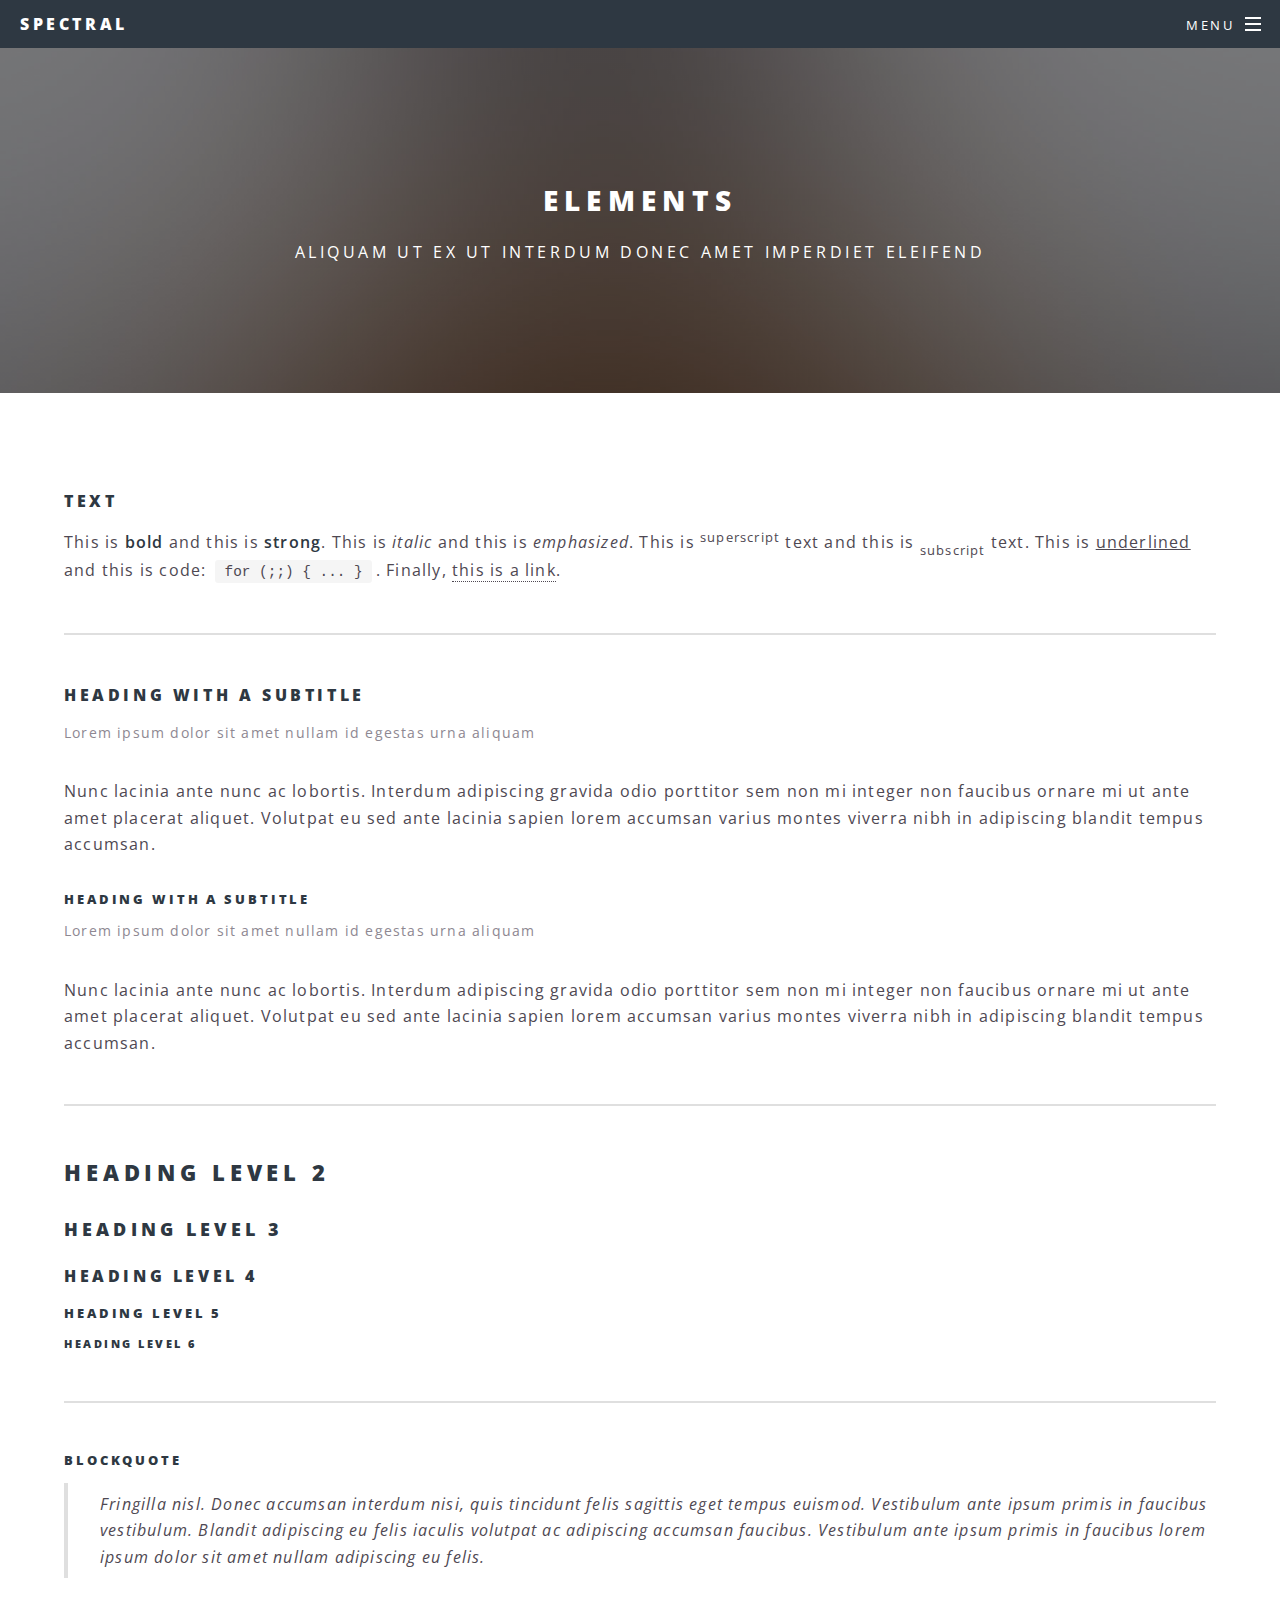
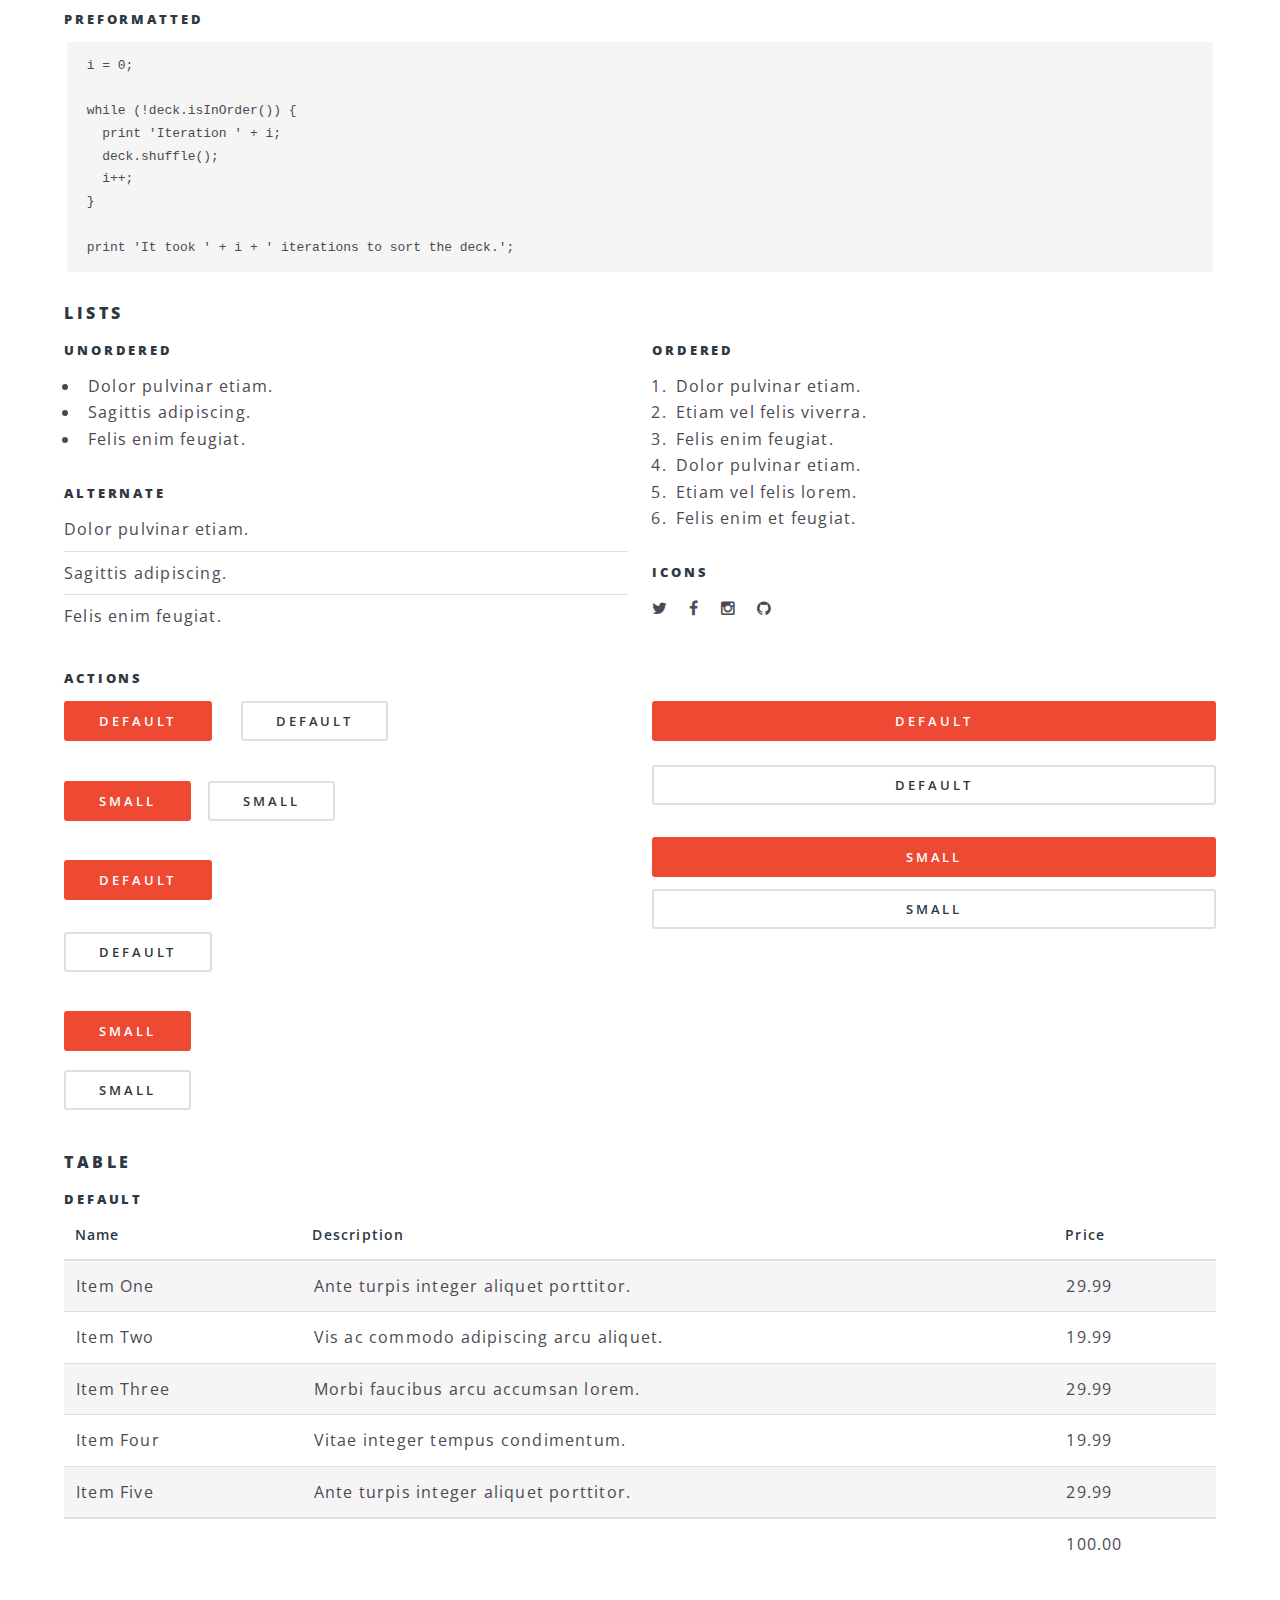
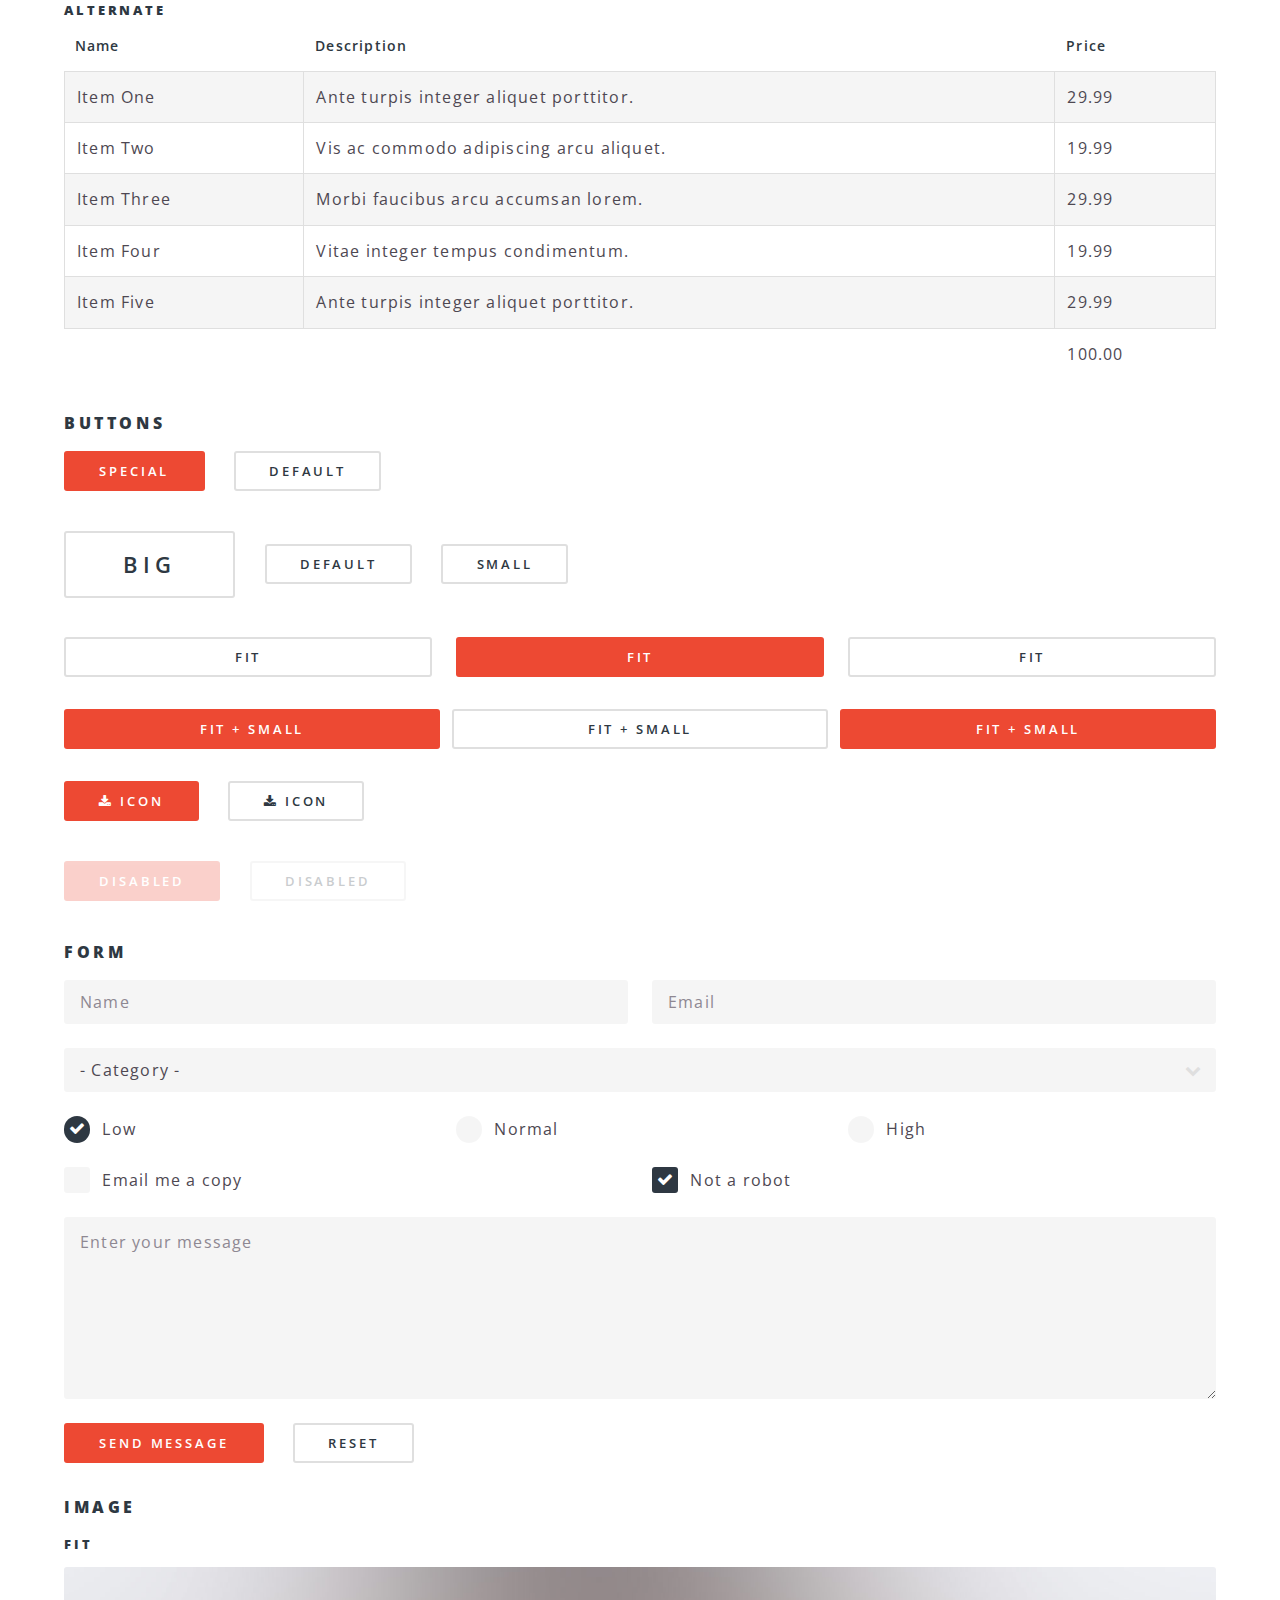
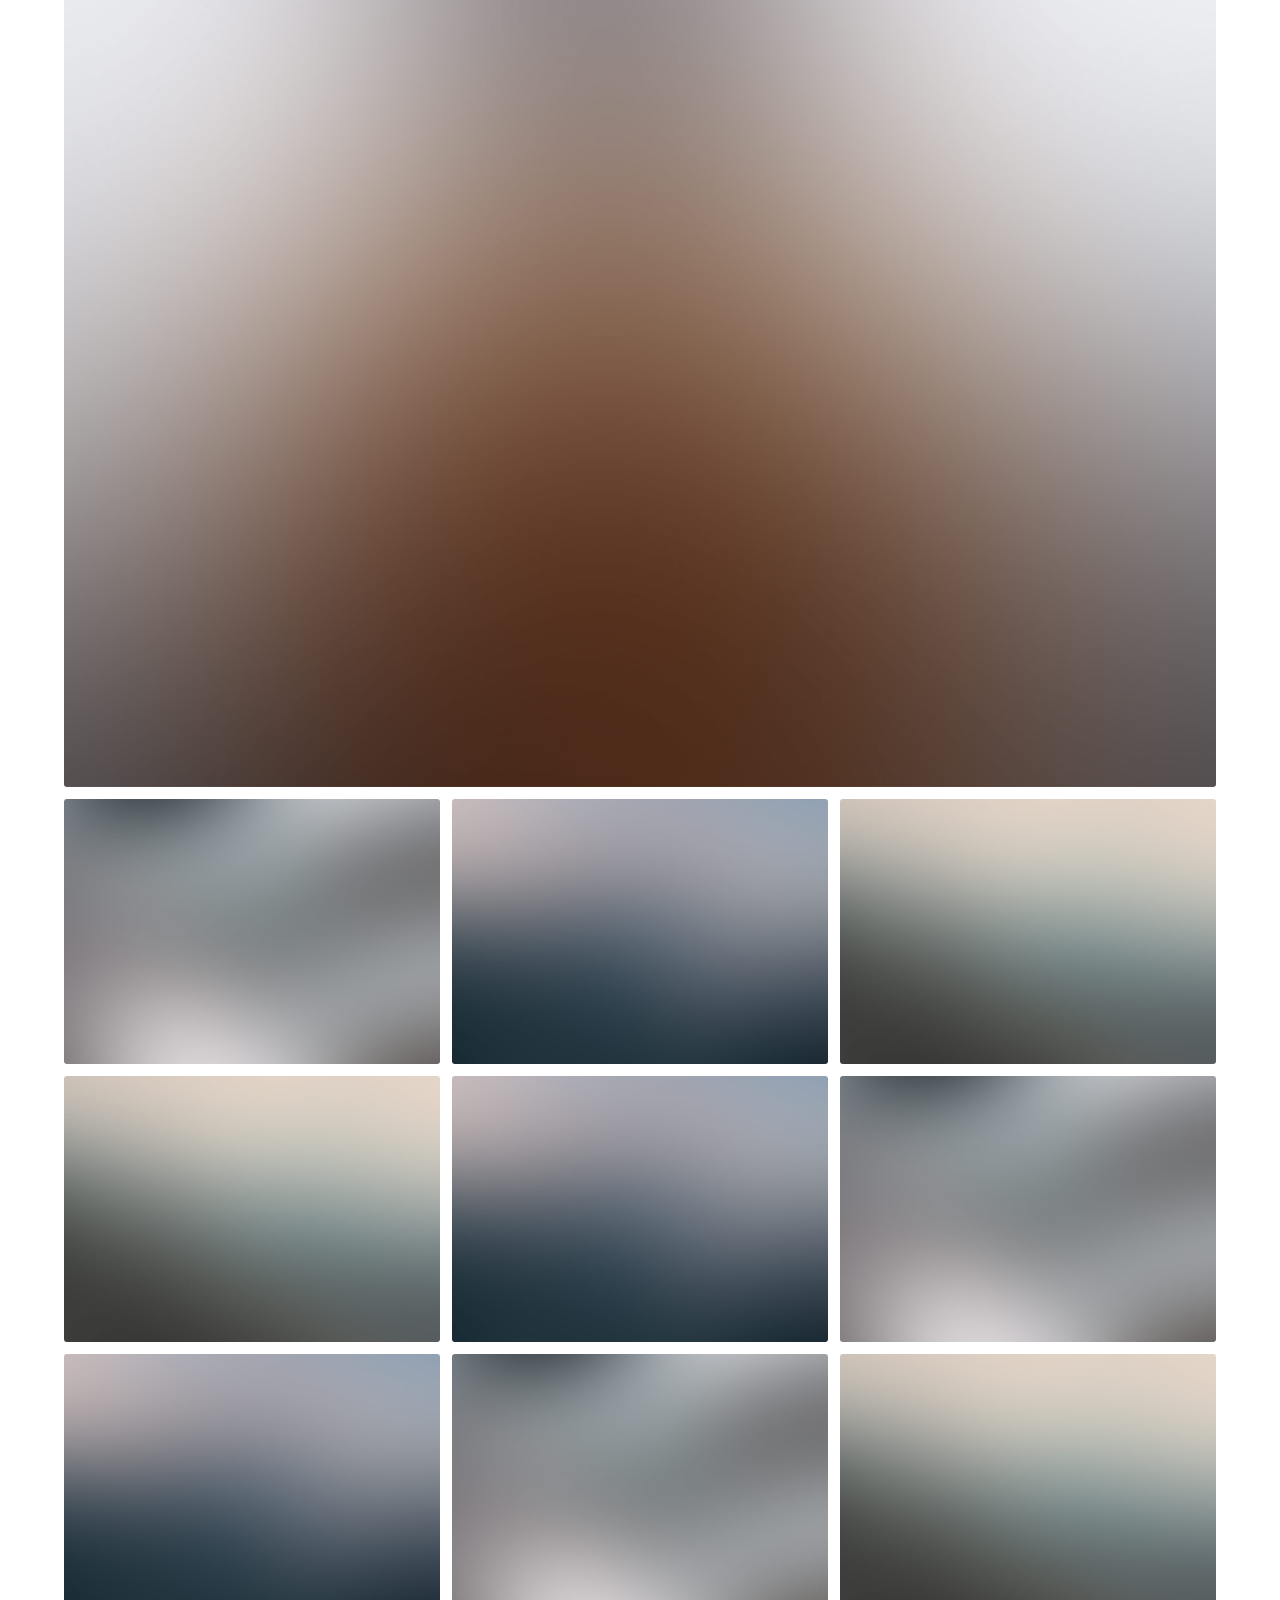
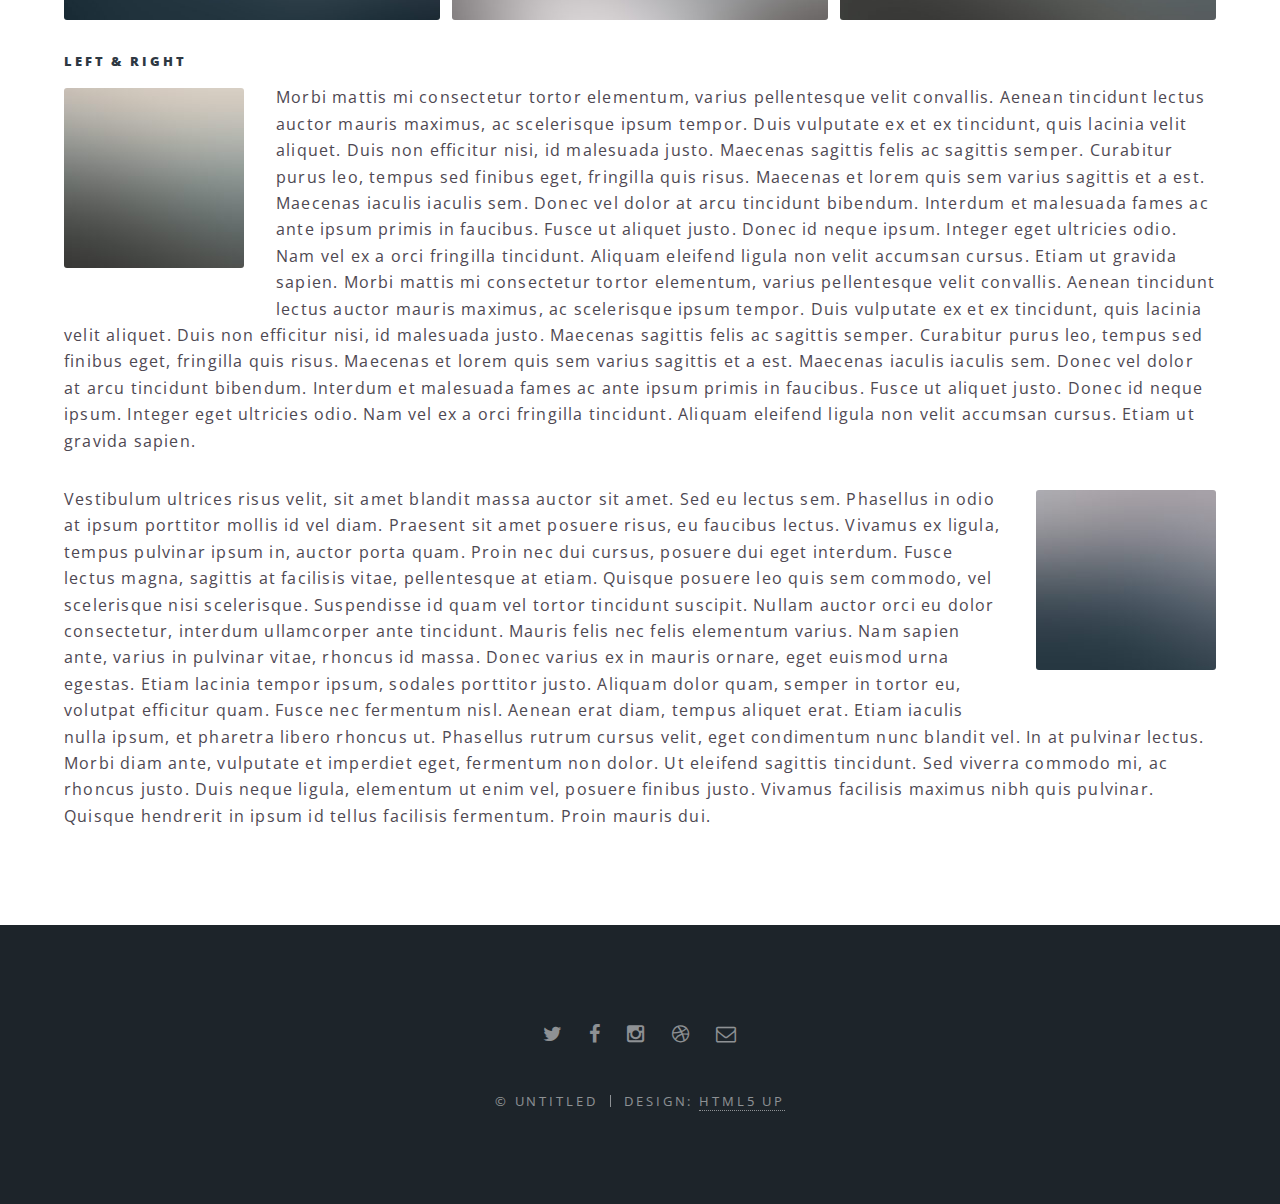
==== elements.html @ 22e45e80 "Riktiga skolhemsidan tillagd" ====
<!DOCTYPE HTML>
<!--
	Spectral by HTML5 UP
	html5up.net | @n33co
	Free for personal and commercial use under the CCA 3.0 license (html5up.net/license)
-->
<html>
	<head>
		<title>Elements - Spectral by HTML5 UP</title>
		<meta charset="utf-8" />
		<meta name="viewport" content="width=device-width, initial-scale=1" />
		<!--[if lte IE 8]><script src="assets/js/ie/html5shiv.js"></script><![endif]-->
		<link rel="stylesheet" href="assets/css/main.css" />
		<!--[if lte IE 8]><link rel="stylesheet" href="assets/css/ie8.css" /><![endif]-->
		<!--[if lte IE 9]><link rel="stylesheet" href="assets/css/ie9.css" /><![endif]-->
	</head>
	<body>

		<!-- Page Wrapper -->
			<div id="page-wrapper">

				<!-- Header -->
					<header id="header">
						<h1><a href="index.html">Spectral</a></h1>
						<nav id="nav">
							<ul>
								<li class="special">
									<a href="#menu" class="menuToggle"><span>Menu</span></a>
									<div id="menu">
										<ul>
											<li><a href="index.html">Home</a></li>
											<li><a href="generic.html">Generic</a></li>
											<li><a href="elements.html">Elements</a></li>
											<li><a href="#">Sign Up</a></li>
											<li><a href="#">Log In</a></li>
										</ul>
									</div>
								</li>
							</ul>
						</nav>
					</header>

				<!-- Main -->
					<article id="main">
						<header>
							<h2>Elements</h2>
							<p>Aliquam ut ex ut interdum donec amet imperdiet eleifend</p>
						</header>
						<section class="wrapper style5">
							<div class="inner">

								<section>
									<h4>Text</h4>
									<p>This is <b>bold</b> and this is <strong>strong</strong>. This is <i>italic</i> and this is <em>emphasized</em>.
									This is <sup>superscript</sup> text and this is <sub>subscript</sub> text.
									This is <u>underlined</u> and this is code: <code>for (;;) { ... }</code>. Finally, <a href="#">this is a link</a>.</p>
									<hr />
									<header>
										<h4>Heading with a Subtitle</h4>
										<p>Lorem ipsum dolor sit amet nullam id egestas urna aliquam</p>
									</header>
									<p>Nunc lacinia ante nunc ac lobortis. Interdum adipiscing gravida odio porttitor sem non mi integer non faucibus ornare mi ut ante amet placerat aliquet. Volutpat eu sed ante lacinia sapien lorem accumsan varius montes viverra nibh in adipiscing blandit tempus accumsan.</p>
									<header>
										<h5>Heading with a Subtitle</h5>
										<p>Lorem ipsum dolor sit amet nullam id egestas urna aliquam</p>
									</header>
									<p>Nunc lacinia ante nunc ac lobortis. Interdum adipiscing gravida odio porttitor sem non mi integer non faucibus ornare mi ut ante amet placerat aliquet. Volutpat eu sed ante lacinia sapien lorem accumsan varius montes viverra nibh in adipiscing blandit tempus accumsan.</p>
									<hr />
									<h2>Heading Level 2</h2>
									<h3>Heading Level 3</h3>
									<h4>Heading Level 4</h4>
									<h5>Heading Level 5</h5>
									<h6>Heading Level 6</h6>
									<hr />
									<h5>Blockquote</h5>
									<blockquote>Fringilla nisl. Donec accumsan interdum nisi, quis tincidunt felis sagittis eget tempus euismod. Vestibulum ante ipsum primis in faucibus vestibulum. Blandit adipiscing eu felis iaculis volutpat ac adipiscing accumsan faucibus. Vestibulum ante ipsum primis in faucibus lorem ipsum dolor sit amet nullam adipiscing eu felis.</blockquote>
									<h5>Preformatted</h5>
									<pre><code>i = 0;

while (!deck.isInOrder()) {
  print 'Iteration ' + i;
  deck.shuffle();
  i++;
}

print 'It took ' + i + ' iterations to sort the deck.';</code></pre>
								</section>

								<section>
									<h4>Lists</h4>
									<div class="row">
										<div class="6u 12u$(medium)">
											<h5>Unordered</h5>
											<ul>
												<li>Dolor pulvinar etiam.</li>
												<li>Sagittis adipiscing.</li>
												<li>Felis enim feugiat.</li>
											</ul>
											<h5>Alternate</h5>
											<ul class="alt">
												<li>Dolor pulvinar etiam.</li>
												<li>Sagittis adipiscing.</li>
												<li>Felis enim feugiat.</li>
											</ul>
										</div>
										<div class="6u$ 12u$(medium)">
											<h5>Ordered</h5>
											<ol>
												<li>Dolor pulvinar etiam.</li>
												<li>Etiam vel felis viverra.</li>
												<li>Felis enim feugiat.</li>
												<li>Dolor pulvinar etiam.</li>
												<li>Etiam vel felis lorem.</li>
												<li>Felis enim et feugiat.</li>
											</ol>
											<h5>Icons</h5>
											<ul class="icons">
												<li><a href="#" class="icon fa-twitter"><span class="label">Twitter</span></a></li>
												<li><a href="#" class="icon fa-facebook"><span class="label">Facebook</span></a></li>
												<li><a href="#" class="icon fa-instagram"><span class="label">Instagram</span></a></li>
												<li><a href="#" class="icon fa-github"><span class="label">Github</span></a></li>
											</ul>
										</div>
									</div>
									<h5>Actions</h5>
									<div class="row">
										<div class="6u 12u$(medium)">
											<ul class="actions">
												<li><a href="#" class="button special">Default</a></li>
												<li><a href="#" class="button">Default</a></li>
											</ul>
											<ul class="actions small">
												<li><a href="#" class="button special small">Small</a></li>
												<li><a href="#" class="button small">Small</a></li>
											</ul>
											<ul class="actions vertical">
												<li><a href="#" class="button special">Default</a></li>
												<li><a href="#" class="button">Default</a></li>
											</ul>
											<ul class="actions vertical small">
												<li><a href="#" class="button special small">Small</a></li>
												<li><a href="#" class="button small">Small</a></li>
											</ul>
										</div>
										<div class="6u 12u$(medium)">
											<ul class="actions vertical">
												<li><a href="#" class="button special fit">Default</a></li>
												<li><a href="#" class="button fit">Default</a></li>
											</ul>
											<ul class="actions vertical small">
												<li><a href="#" class="button special small fit">Small</a></li>
												<li><a href="#" class="button small fit">Small</a></li>
											</ul>
										</div>
									</div>
								</section>

								<section>
									<h4>Table</h4>
									<h5>Default</h5>
									<div class="table-wrapper">
										<table>
											<thead>
												<tr>
													<th>Name</th>
													<th>Description</th>
													<th>Price</th>
												</tr>
											</thead>
											<tbody>
												<tr>
													<td>Item One</td>
													<td>Ante turpis integer aliquet porttitor.</td>
													<td>29.99</td>
												</tr>
												<tr>
													<td>Item Two</td>
													<td>Vis ac commodo adipiscing arcu aliquet.</td>
													<td>19.99</td>
												</tr>
												<tr>
													<td>Item Three</td>
													<td> Morbi faucibus arcu accumsan lorem.</td>
													<td>29.99</td>
												</tr>
												<tr>
													<td>Item Four</td>
													<td>Vitae integer tempus condimentum.</td>
													<td>19.99</td>
												</tr>
												<tr>
													<td>Item Five</td>
													<td>Ante turpis integer aliquet porttitor.</td>
													<td>29.99</td>
												</tr>
											</tbody>
											<tfoot>
												<tr>
													<td colspan="2"></td>
													<td>100.00</td>
												</tr>
											</tfoot>
										</table>
									</div>

									<h5>Alternate</h5>
									<div class="table-wrapper">
										<table class="alt">
											<thead>
												<tr>
													<th>Name</th>
													<th>Description</th>
													<th>Price</th>
												</tr>
											</thead>
											<tbody>
												<tr>
													<td>Item One</td>
													<td>Ante turpis integer aliquet porttitor.</td>
													<td>29.99</td>
												</tr>
												<tr>
													<td>Item Two</td>
													<td>Vis ac commodo adipiscing arcu aliquet.</td>
													<td>19.99</td>
												</tr>
												<tr>
													<td>Item Three</td>
													<td> Morbi faucibus arcu accumsan lorem.</td>
													<td>29.99</td>
												</tr>
												<tr>
													<td>Item Four</td>
													<td>Vitae integer tempus condimentum.</td>
													<td>19.99</td>
												</tr>
												<tr>
													<td>Item Five</td>
													<td>Ante turpis integer aliquet porttitor.</td>
													<td>29.99</td>
												</tr>
											</tbody>
											<tfoot>
												<tr>
													<td colspan="2"></td>
													<td>100.00</td>
												</tr>
											</tfoot>
										</table>
									</div>
								</section>

								<section>
									<h4>Buttons</h4>
									<ul class="actions">
										<li><a href="#" class="button special">Special</a></li>
										<li><a href="#" class="button">Default</a></li>
									</ul>
									<ul class="actions">
										<li><a href="#" class="button big">Big</a></li>
										<li><a href="#" class="button">Default</a></li>
										<li><a href="#" class="button small">Small</a></li>
									</ul>
									<ul class="actions fit">
										<li><a href="#" class="button fit">Fit</a></li>
										<li><a href="#" class="button special fit">Fit</a></li>
										<li><a href="#" class="button fit">Fit</a></li>
									</ul>
									<ul class="actions fit small">
										<li><a href="#" class="button special fit small">Fit + Small</a></li>
										<li><a href="#" class="button fit small">Fit + Small</a></li>
										<li><a href="#" class="button special fit small">Fit + Small</a></li>
									</ul>
									<ul class="actions">
										<li><a href="#" class="button special icon fa-download">Icon</a></li>
										<li><a href="#" class="button icon fa-download">Icon</a></li>
									</ul>
									<ul class="actions">
										<li><span class="button special disabled">Disabled</span></li>
										<li><span class="button disabled">Disabled</span></li>
									</ul>
								</section>

								<section>
									<h4>Form</h4>
									<form method="post" action="#">
										<div class="row uniform">
											<div class="6u 12u$(xsmall)">
												<input type="text" name="demo-name" id="demo-name" value="" placeholder="Name" />
											</div>
											<div class="6u$ 12u$(xsmall)">
												<input type="email" name="demo-email" id="demo-email" value="" placeholder="Email" />
											</div>
											<div class="12u$">
												<div class="select-wrapper">
													<select name="demo-category" id="demo-category">
														<option value="">- Category -</option>
														<option value="1">Manufacturing</option>
														<option value="1">Shipping</option>
														<option value="1">Administration</option>
														<option value="1">Human Resources</option>
													</select>
												</div>
											</div>
											<div class="4u 12u$(small)">
												<input type="radio" id="demo-priority-low" name="demo-priority" checked>
												<label for="demo-priority-low">Low</label>
											</div>
											<div class="4u 12u$(small)">
												<input type="radio" id="demo-priority-normal" name="demo-priority">
												<label for="demo-priority-normal">Normal</label>
											</div>
											<div class="4u$ 12u$(small)">
												<input type="radio" id="demo-priority-high" name="demo-priority">
												<label for="demo-priority-high">High</label>
											</div>
											<div class="6u 12u$(small)">
												<input type="checkbox" id="demo-copy" name="demo-copy">
												<label for="demo-copy">Email me a copy</label>
											</div>
											<div class="6u$ 12u$(small)">
												<input type="checkbox" id="demo-human" name="demo-human" checked>
												<label for="demo-human">Not a robot</label>
											</div>
											<div class="12u$">
												<textarea name="demo-message" id="demo-message" placeholder="Enter your message" rows="6"></textarea>
											</div>
											<div class="12u$">
												<ul class="actions">
													<li><input type="submit" value="Send Message" class="special" /></li>
													<li><input type="reset" value="Reset" /></li>
												</ul>
											</div>
										</div>
									</form>
								</section>

								<section>
									<h4>Image</h4>
									<h5>Fit</h5>
									<div class="box alt">
										<div class="row uniform 50%">
											<div class="12u"><span class="image fit"><img src="images/banner.jpg" alt="" /></span></div>
											<div class="4u"><span class="image fit"><img src="images/pic01.jpg" alt="" /></span></div>
											<div class="4u"><span class="image fit"><img src="images/pic02.jpg" alt="" /></span></div>
											<div class="4u"><span class="image fit"><img src="images/pic03.jpg" alt="" /></span></div>
											<div class="4u"><span class="image fit"><img src="images/pic03.jpg" alt="" /></span></div>
											<div class="4u"><span class="image fit"><img src="images/pic02.jpg" alt="" /></span></div>
											<div class="4u"><span class="image fit"><img src="images/pic01.jpg" alt="" /></span></div>
											<div class="4u"><span class="image fit"><img src="images/pic02.jpg" alt="" /></span></div>
											<div class="4u"><span class="image fit"><img src="images/pic01.jpg" alt="" /></span></div>
											<div class="4u"><span class="image fit"><img src="images/pic03.jpg" alt="" /></span></div>
										</div>
									</div>
									<h5>Left &amp; Right</h5>
									<p><span class="image left"><img src="images/pic04.jpg" alt="" /></span>Morbi mattis mi consectetur tortor elementum, varius pellentesque velit convallis. Aenean tincidunt lectus auctor mauris maximus, ac scelerisque ipsum tempor. Duis vulputate ex et ex tincidunt, quis lacinia velit aliquet. Duis non efficitur nisi, id malesuada justo. Maecenas sagittis felis ac sagittis semper. Curabitur purus leo, tempus sed finibus eget, fringilla quis risus. Maecenas et lorem quis sem varius sagittis et a est. Maecenas iaculis iaculis sem. Donec vel dolor at arcu tincidunt bibendum. Interdum et malesuada fames ac ante ipsum primis in faucibus. Fusce ut aliquet justo. Donec id neque ipsum. Integer eget ultricies odio. Nam vel ex a orci fringilla tincidunt. Aliquam eleifend ligula non velit accumsan cursus. Etiam ut gravida sapien. Morbi mattis mi consectetur tortor elementum, varius pellentesque velit convallis. Aenean tincidunt lectus auctor mauris maximus, ac scelerisque ipsum tempor. Duis vulputate ex et ex tincidunt, quis lacinia velit aliquet. Duis non efficitur nisi, id malesuada justo. Maecenas sagittis felis ac sagittis semper. Curabitur purus leo, tempus sed finibus eget, fringilla quis risus. Maecenas et lorem quis sem varius sagittis et a est. Maecenas iaculis iaculis sem. Donec vel dolor at arcu tincidunt bibendum. Interdum et malesuada fames ac ante ipsum primis in faucibus. Fusce ut aliquet justo. Donec id neque ipsum. Integer eget ultricies odio. Nam vel ex a orci fringilla tincidunt. Aliquam eleifend ligula non velit accumsan cursus. Etiam ut gravida sapien.</p>
									<p><span class="image right"><img src="images/pic05.jpg" alt="" /></span>Vestibulum ultrices risus velit, sit amet blandit massa auctor sit amet. Sed eu lectus sem. Phasellus in odio at ipsum porttitor mollis id vel diam. Praesent sit amet posuere risus, eu faucibus lectus. Vivamus ex ligula, tempus pulvinar ipsum in, auctor porta quam. Proin nec dui cursus, posuere dui eget interdum. Fusce lectus magna, sagittis at facilisis vitae, pellentesque at etiam. Quisque posuere leo quis sem commodo, vel scelerisque nisi scelerisque. Suspendisse id quam vel tortor tincidunt suscipit. Nullam auctor orci eu dolor consectetur, interdum ullamcorper ante tincidunt. Mauris felis nec felis elementum varius. Nam sapien ante, varius in pulvinar vitae, rhoncus id massa. Donec varius ex in mauris ornare, eget euismod urna egestas. Etiam lacinia tempor ipsum, sodales porttitor justo. Aliquam dolor quam, semper in tortor eu, volutpat efficitur quam. Fusce nec fermentum nisl. Aenean erat diam, tempus aliquet erat. Etiam iaculis nulla ipsum, et pharetra libero rhoncus ut. Phasellus rutrum cursus velit, eget condimentum nunc blandit vel. In at pulvinar lectus. Morbi diam ante, vulputate et imperdiet eget, fermentum non dolor. Ut eleifend sagittis tincidunt. Sed viverra commodo mi, ac rhoncus justo. Duis neque ligula, elementum ut enim vel, posuere finibus justo. Vivamus facilisis maximus nibh quis pulvinar. Quisque hendrerit in ipsum id tellus facilisis fermentum. Proin mauris dui.</p>
								</section>

							</div>
						</section>
					</article>

				<!-- Footer -->
					<footer id="footer">
						<ul class="icons">
							<li><a href="#" class="icon fa-twitter"><span class="label">Twitter</span></a></li>
							<li><a href="#" class="icon fa-facebook"><span class="label">Facebook</span></a></li>
							<li><a href="#" class="icon fa-instagram"><span class="label">Instagram</span></a></li>
							<li><a href="#" class="icon fa-dribbble"><span class="label">Dribbble</span></a></li>
							<li><a href="#" class="icon fa-envelope-o"><span class="label">Email</span></a></li>
						</ul>
						<ul class="copyright">
							<li>&copy; Untitled</li><li>Design: <a href="http://html5up.net">HTML5 UP</a></li>
						</ul>
					</footer>

			</div>

		<!-- Scripts -->
			<script src="assets/js/jquery.min.js"></script>
			<script src="assets/js/jquery.scrollex.min.js"></script>
			<script src="assets/js/jquery.scrolly.min.js"></script>
			<script src="assets/js/skel.min.js"></script>
			<script src="assets/js/util.js"></script>
			<!--[if lte IE 8]><script src="assets/js/ie/respond.min.js"></script><![endif]-->
			<script src="assets/js/main.js"></script>

	</body>
</html>
---- assets/css/main.css ----
@import url(font-awesome.min.css);
@import url("http://fonts.googleapis.com/css?family=Open+Sans:400,400italic,600,600italic,800,800italic");

/*
	Spectral by HTML5 UP
	html5up.net | @n33co
	Free for personal and commercial use under the CCA 3.0 license (html5up.net/license)
*/

/* Reset */

	html, body, div, span, applet, object, iframe, h1, h2, h3, h4, h5, h6, p, blockquote, pre, a, abbr, acronym, address, big, cite, code, del, dfn, em, img, ins, kbd, q, s, samp, small, strike, strong, sub, sup, tt, var, b, u, i, center, dl, dt, dd, ol, ul, li, fieldset, form, label, legend, table, caption, tbody, tfoot, thead, tr, th, td, article, aside, canvas, details, embed, figure, figcaption, footer, header, hgroup, menu, nav, output, ruby, section, summary, time, mark, audio, video {
		margin: 0;
		padding: 0;
		border: 0;
		font-size: 100%;
		font: inherit;
		vertical-align: baseline;
	}

	article, aside, details, figcaption, figure, footer, header, hgroup, menu, nav, section {
		display: block;
	}

	body {
		line-height: 1;
	}

	ol, ul {
		list-style: none;
	}

	blockquote, q {
		quotes: none;
	}

	blockquote:before, blockquote:after, q:before, q:after {
		content: '';
		content: none;
	}

	table {
		border-collapse: collapse;
		border-spacing: 0;
	}

	body {
		-webkit-text-size-adjust: none;
	}

/* Box Model */

	*, *:before, *:after {
		-moz-box-sizing: border-box;
		-webkit-box-sizing: border-box;
		box-sizing: border-box;
	}

/* Grid */

	.row {
		border-bottom: solid 1px transparent;
		-moz-box-sizing: border-box;
		-webkit-box-sizing: border-box;
		box-sizing: border-box;
	}

	.row > * {
		float: left;
		-moz-box-sizing: border-box;
		-webkit-box-sizing: border-box;
		box-sizing: border-box;
	}

	.row:after, .row:before {
		content: '';
		display: block;
		clear: both;
		height: 0;
	}

	.row.uniform > * > :first-child {
		margin-top: 0;
	}

	.row.uniform > * > :last-child {
		margin-bottom: 0;
	}

	.row.\30 \25 > * {
		padding: 0 0 0 0em;
	}

	.row.\30 \25 {
		margin: 0 0 -1px 0em;
	}

	.row.uniform.\30 \25 > * {
		padding: 0em 0 0 0em;
	}

	.row.uniform.\30 \25 {
		margin: 0em 0 -1px 0em;
	}

	.row > * {
		padding: 0 0 0 1.5em;
	}

	.row {
		margin: 0 0 -1px -1.5em;
	}

	.row.uniform > * {
		padding: 1.5em 0 0 1.5em;
	}

	.row.uniform {
		margin: -1.5em 0 -1px -1.5em;
	}

	.row.\32 00\25 > * {
		padding: 0 0 0 3em;
	}

	.row.\32 00\25 {
		margin: 0 0 -1px -3em;
	}

	.row.uniform.\32 00\25 > * {
		padding: 3em 0 0 3em;
	}

	.row.uniform.\32 00\25 {
		margin: -3em 0 -1px -3em;
	}

	.row.\31 50\25 > * {
		padding: 0 0 0 2.25em;
	}

	.row.\31 50\25 {
		margin: 0 0 -1px -2.25em;
	}

	.row.uniform.\31 50\25 > * {
		padding: 2.25em 0 0 2.25em;
	}

	.row.uniform.\31 50\25 {
		margin: -2.25em 0 -1px -2.25em;
	}

	.row.\35 0\25 > * {
		padding: 0 0 0 0.75em;
	}

	.row.\35 0\25 {
		margin: 0 0 -1px -0.75em;
	}

	.row.uniform.\35 0\25 > * {
		padding: 0.75em 0 0 0.75em;
	}

	.row.uniform.\35 0\25 {
		margin: -0.75em 0 -1px -0.75em;
	}

	.row.\32 5\25 > * {
		padding: 0 0 0 0.375em;
	}

	.row.\32 5\25 {
		margin: 0 0 -1px -0.375em;
	}

	.row.uniform.\32 5\25 > * {
		padding: 0.375em 0 0 0.375em;
	}

	.row.uniform.\32 5\25 {
		margin: -0.375em 0 -1px -0.375em;
	}

	.\31 2u, .\31 2u\24 {
		width: 100%;
		clear: none;
		margin-left: 0;
	}

	.\31 1u, .\31 1u\24 {
		width: 91.6666666667%;
		clear: none;
		margin-left: 0;
	}

	.\31 0u, .\31 0u\24 {
		width: 83.3333333333%;
		clear: none;
		margin-left: 0;
	}

	.\39 u, .\39 u\24 {
		width: 75%;
		clear: none;
		margin-left: 0;
	}

	.\38 u, .\38 u\24 {
		width: 66.6666666667%;
		clear: none;
		margin-left: 0;
	}

	.\37 u, .\37 u\24 {
		width: 58.3333333333%;
		clear: none;
		margin-left: 0;
	}

	.\36 u, .\36 u\24 {
		width: 50%;
		clear: none;
		margin-left: 0;
	}

	.\35 u, .\35 u\24 {
		width: 41.6666666667%;
		clear: none;
		margin-left: 0;
	}

	.\34 u, .\34 u\24 {
		width: 33.3333333333%;
		clear: none;
		margin-left: 0;
	}

	.\33 u, .\33 u\24 {
		width: 25%;
		clear: none;
		margin-left: 0;
	}

	.\32 u, .\32 u\24 {
		width: 16.6666666667%;
		clear: none;
		margin-left: 0;
	}

	.\31 u, .\31 u\24 {
		width: 8.3333333333%;
		clear: none;
		margin-left: 0;
	}

	.\31 2u\24 + *,
	.\31 1u\24 + *,
	.\31 0u\24 + *,
	.\39 u\24 + *,
	.\38 u\24 + *,
	.\37 u\24 + *,
	.\36 u\24 + *,
	.\35 u\24 + *,
	.\34 u\24 + *,
	.\33 u\24 + *,
	.\32 u\24 + *,
	.\31 u\24 + * {
		clear: left;
	}

	.\-11u {
		margin-left: 91.66667%;
	}

	.\-10u {
		margin-left: 83.33333%;
	}

	.\-9u {
		margin-left: 75%;
	}

	.\-8u {
		margin-left: 66.66667%;
	}

	.\-7u {
		margin-left: 58.33333%;
	}

	.\-6u {
		margin-left: 50%;
	}

	.\-5u {
		margin-left: 41.66667%;
	}

	.\-4u {
		margin-left: 33.33333%;
	}

	.\-3u {
		margin-left: 25%;
	}

	.\-2u {
		margin-left: 16.66667%;
	}

	.\-1u {
		margin-left: 8.33333%;
	}

	@media screen and (max-width: 1680px) {

		.row > * {
			padding: 0 0 0 1.5em;
		}

		.row {
			margin: 0 0 -1px -1.5em;
		}

		.row.uniform > * {
			padding: 1.5em 0 0 1.5em;
		}

		.row.uniform {
			margin: -1.5em 0 -1px -1.5em;
		}

		.row.\32 00\25 > * {
			padding: 0 0 0 3em;
		}

		.row.\32 00\25 {
			margin: 0 0 -1px -3em;
		}

		.row.uniform.\32 00\25 > * {
			padding: 3em 0 0 3em;
		}

		.row.uniform.\32 00\25 {
			margin: -3em 0 -1px -3em;
		}

		.row.\31 50\25 > * {
			padding: 0 0 0 2.25em;
		}

		.row.\31 50\25 {
			margin: 0 0 -1px -2.25em;
		}

		.row.uniform.\31 50\25 > * {
			padding: 2.25em 0 0 2.25em;
		}

		.row.uniform.\31 50\25 {
			margin: -2.25em 0 -1px -2.25em;
		}

		.row.\35 0\25 > * {
			padding: 0 0 0 0.75em;
		}

		.row.\35 0\25 {
			margin: 0 0 -1px -0.75em;
		}

		.row.uniform.\35 0\25 > * {
			padding: 0.75em 0 0 0.75em;
		}

		.row.uniform.\35 0\25 {
			margin: -0.75em 0 -1px -0.75em;
		}

		.row.\32 5\25 > * {
			padding: 0 0 0 0.375em;
		}

		.row.\32 5\25 {
			margin: 0 0 -1px -0.375em;
		}

		.row.uniform.\32 5\25 > * {
			padding: 0.375em 0 0 0.375em;
		}

		.row.uniform.\32 5\25 {
			margin: -0.375em 0 -1px -0.375em;
		}

		.\31 2u\28xlarge\29, .\31 2u\24\28xlarge\29 {
			width: 100%;
			clear: none;
			margin-left: 0;
		}

		.\31 1u\28xlarge\29, .\31 1u\24\28xlarge\29 {
			width: 91.6666666667%;
			clear: none;
			margin-left: 0;
		}

		.\31 0u\28xlarge\29, .\31 0u\24\28xlarge\29 {
			width: 83.3333333333%;
			clear: none;
			margin-left: 0;
		}

		.\39 u\28xlarge\29, .\39 u\24\28xlarge\29 {
			width: 75%;
			clear: none;
			margin-left: 0;
		}

		.\38 u\28xlarge\29, .\38 u\24\28xlarge\29 {
			width: 66.6666666667%;
			clear: none;
			margin-left: 0;
		}

		.\37 u\28xlarge\29, .\37 u\24\28xlarge\29 {
			width: 58.3333333333%;
			clear: none;
			margin-left: 0;
		}

		.\36 u\28xlarge\29, .\36 u\24\28xlarge\29 {
			width: 50%;
			clear: none;
			margin-left: 0;
		}

		.\35 u\28xlarge\29, .\35 u\24\28xlarge\29 {
			width: 41.6666666667%;
			clear: none;
			margin-left: 0;
		}

		.\34 u\28xlarge\29, .\34 u\24\28xlarge\29 {
			width: 33.3333333333%;
			clear: none;
			margin-left: 0;
		}

		.\33 u\28xlarge\29, .\33 u\24\28xlarge\29 {
			width: 25%;
			clear: none;
			margin-left: 0;
		}

		.\32 u\28xlarge\29, .\32 u\24\28xlarge\29 {
			width: 16.6666666667%;
			clear: none;
			margin-left: 0;
		}

		.\31 u\28xlarge\29, .\31 u\24\28xlarge\29 {
			width: 8.3333333333%;
			clear: none;
			margin-left: 0;
		}

		.\31 2u\24\28xlarge\29 + *,
		.\31 1u\24\28xlarge\29 + *,
		.\31 0u\24\28xlarge\29 + *,
		.\39 u\24\28xlarge\29 + *,
		.\38 u\24\28xlarge\29 + *,
		.\37 u\24\28xlarge\29 + *,
		.\36 u\24\28xlarge\29 + *,
		.\35 u\24\28xlarge\29 + *,
		.\34 u\24\28xlarge\29 + *,
		.\33 u\24\28xlarge\29 + *,
		.\32 u\24\28xlarge\29 + *,
		.\31 u\24\28xlarge\29 + * {
			clear: left;
		}

		.\-11u\28xlarge\29 {
			margin-left: 91.66667%;
		}

		.\-10u\28xlarge\29 {
			margin-left: 83.33333%;
		}

		.\-9u\28xlarge\29 {
			margin-left: 75%;
		}

		.\-8u\28xlarge\29 {
			margin-left: 66.66667%;
		}

		.\-7u\28xlarge\29 {
			margin-left: 58.33333%;
		}

		.\-6u\28xlarge\29 {
			margin-left: 50%;
		}

		.\-5u\28xlarge\29 {
			margin-left: 41.66667%;
		}

		.\-4u\28xlarge\29 {
			margin-left: 33.33333%;
		}

		.\-3u\28xlarge\29 {
			margin-left: 25%;
		}

		.\-2u\28xlarge\29 {
			margin-left: 16.66667%;
		}

		.\-1u\28xlarge\29 {
			margin-left: 8.33333%;
		}

	}

	@media screen and (max-width: 1280px) {

		.row > * {
			padding: 0 0 0 1.5em;
		}

		.row {
			margin: 0 0 -1px -1.5em;
		}

		.row.uniform > * {
			padding: 1.5em 0 0 1.5em;
		}

		.row.uniform {
			margin: -1.5em 0 -1px -1.5em;
		}

		.row.\32 00\25 > * {
			padding: 0 0 0 3em;
		}

		.row.\32 00\25 {
			margin: 0 0 -1px -3em;
		}

		.row.uniform.\32 00\25 > * {
			padding: 3em 0 0 3em;
		}

		.row.uniform.\32 00\25 {
			margin: -3em 0 -1px -3em;
		}

		.row.\31 50\25 > * {
			padding: 0 0 0 2.25em;
		}

		.row.\31 50\25 {
			margin: 0 0 -1px -2.25em;
		}

		.row.uniform.\31 50\25 > * {
			padding: 2.25em 0 0 2.25em;
		}

		.row.uniform.\31 50\25 {
			margin: -2.25em 0 -1px -2.25em;
		}

		.row.\35 0\25 > * {
			padding: 0 0 0 0.75em;
		}

		.row.\35 0\25 {
			margin: 0 0 -1px -0.75em;
		}

		.row.uniform.\35 0\25 > * {
			padding: 0.75em 0 0 0.75em;
		}

		.row.uniform.\35 0\25 {
			margin: -0.75em 0 -1px -0.75em;
		}

		.row.\32 5\25 > * {
			padding: 0 0 0 0.375em;
		}

		.row.\32 5\25 {
			margin: 0 0 -1px -0.375em;
		}

		.row.uniform.\32 5\25 > * {
			padding: 0.375em 0 0 0.375em;
		}

		.row.uniform.\32 5\25 {
			margin: -0.375em 0 -1px -0.375em;
		}

		.\31 2u\28large\29, .\31 2u\24\28large\29 {
			width: 100%;
			clear: none;
			margin-left: 0;
		}

		.\31 1u\28large\29, .\31 1u\24\28large\29 {
			width: 91.6666666667%;
			clear: none;
			margin-left: 0;
		}

		.\31 0u\28large\29, .\31 0u\24\28large\29 {
			width: 83.3333333333%;
			clear: none;
			margin-left: 0;
		}

		.\39 u\28large\29, .\39 u\24\28large\29 {
			width: 75%;
			clear: none;
			margin-left: 0;
		}

		.\38 u\28large\29, .\38 u\24\28large\29 {
			width: 66.6666666667%;
			clear: none;
			margin-left: 0;
		}

		.\37 u\28large\29, .\37 u\24\28large\29 {
			width: 58.3333333333%;
			clear: none;
			margin-left: 0;
		}

		.\36 u\28large\29, .\36 u\24\28large\29 {
			width: 50%;
			clear: none;
			margin-left: 0;
		}

		.\35 u\28large\29, .\35 u\24\28large\29 {
			width: 41.6666666667%;
			clear: none;
			margin-left: 0;
		}

		.\34 u\28large\29, .\34 u\24\28large\29 {
			width: 33.3333333333%;
			clear: none;
			margin-left: 0;
		}

		.\33 u\28large\29, .\33 u\24\28large\29 {
			width: 25%;
			clear: none;
			margin-left: 0;
		}

		.\32 u\28large\29, .\32 u\24\28large\29 {
			width: 16.6666666667%;
			clear: none;
			margin-left: 0;
		}

		.\31 u\28large\29, .\31 u\24\28large\29 {
			width: 8.3333333333%;
			clear: none;
			margin-left: 0;
		}

		.\31 2u\24\28large\29 + *,
		.\31 1u\24\28large\29 + *,
		.\31 0u\24\28large\29 + *,
		.\39 u\24\28large\29 + *,
		.\38 u\24\28large\29 + *,
		.\37 u\24\28large\29 + *,
		.\36 u\24\28large\29 + *,
		.\35 u\24\28large\29 + *,
		.\34 u\24\28large\29 + *,
		.\33 u\24\28large\29 + *,
		.\32 u\24\28large\29 + *,
		.\31 u\24\28large\29 + * {
			clear: left;
		}

		.\-11u\28large\29 {
			margin-left: 91.66667%;
		}

		.\-10u\28large\29 {
			margin-left: 83.33333%;
		}

		.\-9u\28large\29 {
			margin-left: 75%;
		}

		.\-8u\28large\29 {
			margin-left: 66.66667%;
		}

		.\-7u\28large\29 {
			margin-left: 58.33333%;
		}

		.\-6u\28large\29 {
			margin-left: 50%;
		}

		.\-5u\28large\29 {
			margin-left: 41.66667%;
		}

		.\-4u\28large\29 {
			margin-left: 33.33333%;
		}

		.\-3u\28large\29 {
			margin-left: 25%;
		}

		.\-2u\28large\29 {
			margin-left: 16.66667%;
		}

		.\-1u\28large\29 {
			margin-left: 8.33333%;
		}

	}

	@media screen and (max-width: 980px) {

		.row > * {
			padding: 0 0 0 1.5em;
		}

		.row {
			margin: 0 0 -1px -1.5em;
		}

		.row.uniform > * {
			padding: 1.5em 0 0 1.5em;
		}

		.row.uniform {
			margin: -1.5em 0 -1px -1.5em;
		}

		.row.\32 00\25 > * {
			padding: 0 0 0 3em;
		}

		.row.\32 00\25 {
			margin: 0 0 -1px -3em;
		}

		.row.uniform.\32 00\25 > * {
			padding: 3em 0 0 3em;
		}

		.row.uniform.\32 00\25 {
			margin: -3em 0 -1px -3em;
		}

		.row.\31 50\25 > * {
			padding: 0 0 0 2.25em;
		}

		.row.\31 50\25 {
			margin: 0 0 -1px -2.25em;
		}

		.row.uniform.\31 50\25 > * {
			padding: 2.25em 0 0 2.25em;
		}

		.row.uniform.\31 50\25 {
			margin: -2.25em 0 -1px -2.25em;
		}

		.row.\35 0\25 > * {
			padding: 0 0 0 0.75em;
		}

		.row.\35 0\25 {
			margin: 0 0 -1px -0.75em;
		}

		.row.uniform.\35 0\25 > * {
			padding: 0.75em 0 0 0.75em;
		}

		.row.uniform.\35 0\25 {
			margin: -0.75em 0 -1px -0.75em;
		}

		.row.\32 5\25 > * {
			padding: 0 0 0 0.375em;
		}

		.row.\32 5\25 {
			margin: 0 0 -1px -0.375em;
		}

		.row.uniform.\32 5\25 > * {
			padding: 0.375em 0 0 0.375em;
		}

		.row.uniform.\32 5\25 {
			margin: -0.375em 0 -1px -0.375em;
		}

		.\31 2u\28medium\29, .\31 2u\24\28medium\29 {
			width: 100%;
			clear: none;
			margin-left: 0;
		}

		.\31 1u\28medium\29, .\31 1u\24\28medium\29 {
			width: 91.6666666667%;
			clear: none;
			margin-left: 0;
		}

		.\31 0u\28medium\29, .\31 0u\24\28medium\29 {
			width: 83.3333333333%;
			clear: none;
			margin-left: 0;
		}

		.\39 u\28medium\29, .\39 u\24\28medium\29 {
			width: 75%;
			clear: none;
			margin-left: 0;
		}

		.\38 u\28medium\29, .\38 u\24\28medium\29 {
			width: 66.6666666667%;
			clear: none;
			margin-left: 0;
		}

		.\37 u\28medium\29, .\37 u\24\28medium\29 {
			width: 58.3333333333%;
			clear: none;
			margin-left: 0;
		}

		.\36 u\28medium\29, .\36 u\24\28medium\29 {
			width: 50%;
			clear: none;
			margin-left: 0;
		}

		.\35 u\28medium\29, .\35 u\24\28medium\29 {
			width: 41.6666666667%;
			clear: none;
			margin-left: 0;
		}

		.\34 u\28medium\29, .\34 u\24\28medium\29 {
			width: 33.3333333333%;
			clear: none;
			margin-left: 0;
		}

		.\33 u\28medium\29, .\33 u\24\28medium\29 {
			width: 25%;
			clear: none;
			margin-left: 0;
		}

		.\32 u\28medium\29, .\32 u\24\28medium\29 {
			width: 16.6666666667%;
			clear: none;
			margin-left: 0;
		}

		.\31 u\28medium\29, .\31 u\24\28medium\29 {
			width: 8.3333333333%;
			clear: none;
			margin-left: 0;
		}

		.\31 2u\24\28medium\29 + *,
		.\31 1u\24\28medium\29 + *,
		.\31 0u\24\28medium\29 + *,
		.\39 u\24\28medium\29 + *,
		.\38 u\24\28medium\29 + *,
		.\37 u\24\28medium\29 + *,
		.\36 u\24\28medium\29 + *,
		.\35 u\24\28medium\29 + *,
		.\34 u\24\28medium\29 + *,
		.\33 u\24\28medium\29 + *,
		.\32 u\24\28medium\29 + *,
		.\31 u\24\28medium\29 + * {
			clear: left;
		}

		.\-11u\28medium\29 {
			margin-left: 91.66667%;
		}

		.\-10u\28medium\29 {
			margin-left: 83.33333%;
		}

		.\-9u\28medium\29 {
			margin-left: 75%;
		}

		.\-8u\28medium\29 {
			margin-left: 66.66667%;
		}

		.\-7u\28medium\29 {
			margin-left: 58.33333%;
		}

		.\-6u\28medium\29 {
			margin-left: 50%;
		}

		.\-5u\28medium\29 {
			margin-left: 41.66667%;
		}

		.\-4u\28medium\29 {
			margin-left: 33.33333%;
		}

		.\-3u\28medium\29 {
			margin-left: 25%;
		}

		.\-2u\28medium\29 {
			margin-left: 16.66667%;
		}

		.\-1u\28medium\29 {
			margin-left: 8.33333%;
		}

	}

	@media screen and (max-width: 736px) {

		.row > * {
			padding: 0 0 0 1.5em;
		}

		.row {
			margin: 0 0 -1px -1.5em;
		}

		.row.uniform > * {
			padding: 1.5em 0 0 1.5em;
		}

		.row.uniform {
			margin: -1.5em 0 -1px -1.5em;
		}

		.row.\32 00\25 > * {
			padding: 0 0 0 3em;
		}

		.row.\32 00\25 {
			margin: 0 0 -1px -3em;
		}

		.row.uniform.\32 00\25 > * {
			padding: 3em 0 0 3em;
		}

		.row.uniform.\32 00\25 {
			margin: -3em 0 -1px -3em;
		}

		.row.\31 50\25 > * {
			padding: 0 0 0 2.25em;
		}

		.row.\31 50\25 {
			margin: 0 0 -1px -2.25em;
		}

		.row.uniform.\31 50\25 > * {
			padding: 2.25em 0 0 2.25em;
		}

		.row.uniform.\31 50\25 {
			margin: -2.25em 0 -1px -2.25em;
		}

		.row.\35 0\25 > * {
			padding: 0 0 0 0.75em;
		}

		.row.\35 0\25 {
			margin: 0 0 -1px -0.75em;
		}

		.row.uniform.\35 0\25 > * {
			padding: 0.75em 0 0 0.75em;
		}

		.row.uniform.\35 0\25 {
			margin: -0.75em 0 -1px -0.75em;
		}

		.row.\32 5\25 > * {
			padding: 0 0 0 0.375em;
		}

		.row.\32 5\25 {
			margin: 0 0 -1px -0.375em;
		}

		.row.uniform.\32 5\25 > * {
			padding: 0.375em 0 0 0.375em;
		}

		.row.uniform.\32 5\25 {
			margin: -0.375em 0 -1px -0.375em;
		}

		.\31 2u\28small\29, .\31 2u\24\28small\29 {
			width: 100%;
			clear: none;
			margin-left: 0;
		}

		.\31 1u\28small\29, .\31 1u\24\28small\29 {
			width: 91.6666666667%;
			clear: none;
			margin-left: 0;
		}

		.\31 0u\28small\29, .\31 0u\24\28small\29 {
			width: 83.3333333333%;
			clear: none;
			margin-left: 0;
		}

		.\39 u\28small\29, .\39 u\24\28small\29 {
			width: 75%;
			clear: none;
			margin-left: 0;
		}

		.\38 u\28small\29, .\38 u\24\28small\29 {
			width: 66.6666666667%;
			clear: none;
			margin-left: 0;
		}

		.\37 u\28small\29, .\37 u\24\28small\29 {
			width: 58.3333333333%;
			clear: none;
			margin-left: 0;
		}

		.\36 u\28small\29, .\36 u\24\28small\29 {
			width: 50%;
			clear: none;
			margin-left: 0;
		}

		.\35 u\28small\29, .\35 u\24\28small\29 {
			width: 41.6666666667%;
			clear: none;
			margin-left: 0;
		}

		.\34 u\28small\29, .\34 u\24\28small\29 {
			width: 33.3333333333%;
			clear: none;
			margin-left: 0;
		}

		.\33 u\28small\29, .\33 u\24\28small\29 {
			width: 25%;
			clear: none;
			margin-left: 0;
		}

		.\32 u\28small\29, .\32 u\24\28small\29 {
			width: 16.6666666667%;
			clear: none;
			margin-left: 0;
		}

		.\31 u\28small\29, .\31 u\24\28small\29 {
			width: 8.3333333333%;
			clear: none;
			margin-left: 0;
		}

		.\31 2u\24\28small\29 + *,
		.\31 1u\24\28small\29 + *,
		.\31 0u\24\28small\29 + *,
		.\39 u\24\28small\29 + *,
		.\38 u\24\28small\29 + *,
		.\37 u\24\28small\29 + *,
		.\36 u\24\28small\29 + *,
		.\35 u\24\28small\29 + *,
		.\34 u\24\28small\29 + *,
		.\33 u\24\28small\29 + *,
		.\32 u\24\28small\29 + *,
		.\31 u\24\28small\29 + * {
			clear: left;
		}

		.\-11u\28small\29 {
			margin-left: 91.66667%;
		}

		.\-10u\28small\29 {
			margin-left: 83.33333%;
		}

		.\-9u\28small\29 {
			margin-left: 75%;
		}

		.\-8u\28small\29 {
			margin-left: 66.66667%;
		}

		.\-7u\28small\29 {
			margin-left: 58.33333%;
		}

		.\-6u\28small\29 {
			margin-left: 50%;
		}

		.\-5u\28small\29 {
			margin-left: 41.66667%;
		}

		.\-4u\28small\29 {
			margin-left: 33.33333%;
		}

		.\-3u\28small\29 {
			margin-left: 25%;
		}

		.\-2u\28small\29 {
			margin-left: 16.66667%;
		}

		.\-1u\28small\29 {
			margin-left: 8.33333%;
		}

	}

	@media screen and (max-width: 480px) {

		.row > * {
			padding: 0 0 0 1.5em;
		}

		.row {
			margin: 0 0 -1px -1.5em;
		}

		.row.uniform > * {
			padding: 1.5em 0 0 1.5em;
		}

		.row.uniform {
			margin: -1.5em 0 -1px -1.5em;
		}

		.row.\32 00\25 > * {
			padding: 0 0 0 3em;
		}

		.row.\32 00\25 {
			margin: 0 0 -1px -3em;
		}

		.row.uniform.\32 00\25 > * {
			padding: 3em 0 0 3em;
		}

		.row.uniform.\32 00\25 {
			margin: -3em 0 -1px -3em;
		}

		.row.\31 50\25 > * {
			padding: 0 0 0 2.25em;
		}

		.row.\31 50\25 {
			margin: 0 0 -1px -2.25em;
		}

		.row.uniform.\31 50\25 > * {
			padding: 2.25em 0 0 2.25em;
		}

		.row.uniform.\31 50\25 {
			margin: -2.25em 0 -1px -2.25em;
		}

		.row.\35 0\25 > * {
			padding: 0 0 0 0.75em;
		}

		.row.\35 0\25 {
			margin: 0 0 -1px -0.75em;
		}

		.row.uniform.\35 0\25 > * {
			padding: 0.75em 0 0 0.75em;
		}

		.row.uniform.\35 0\25 {
			margin: -0.75em 0 -1px -0.75em;
		}

		.row.\32 5\25 > * {
			padding: 0 0 0 0.375em;
		}

		.row.\32 5\25 {
			margin: 0 0 -1px -0.375em;
		}

		.row.uniform.\32 5\25 > * {
			padding: 0.375em 0 0 0.375em;
		}

		.row.uniform.\32 5\25 {
			margin: -0.375em 0 -1px -0.375em;
		}

		.\31 2u\28xsmall\29, .\31 2u\24\28xsmall\29 {
			width: 100%;
			clear: none;
			margin-left: 0;
		}

		.\31 1u\28xsmall\29, .\31 1u\24\28xsmall\29 {
			width: 91.6666666667%;
			clear: none;
			margin-left: 0;
		}

		.\31 0u\28xsmall\29, .\31 0u\24\28xsmall\29 {
			width: 83.3333333333%;
			clear: none;
			margin-left: 0;
		}

		.\39 u\28xsmall\29, .\39 u\24\28xsmall\29 {
			width: 75%;
			clear: none;
			margin-left: 0;
		}

		.\38 u\28xsmall\29, .\38 u\24\28xsmall\29 {
			width: 66.6666666667%;
			clear: none;
			margin-left: 0;
		}

		.\37 u\28xsmall\29, .\37 u\24\28xsmall\29 {
			width: 58.3333333333%;
			clear: none;
			margin-left: 0;
		}

		.\36 u\28xsmall\29, .\36 u\24\28xsmall\29 {
			width: 50%;
			clear: none;
			margin-left: 0;
		}

		.\35 u\28xsmall\29, .\35 u\24\28xsmall\29 {
			width: 41.6666666667%;
			clear: none;
			margin-left: 0;
		}

		.\34 u\28xsmall\29, .\34 u\24\28xsmall\29 {
			width: 33.3333333333%;
			clear: none;
			margin-left: 0;
		}

		.\33 u\28xsmall\29, .\33 u\24\28xsmall\29 {
			width: 25%;
			clear: none;
			margin-left: 0;
		}

		.\32 u\28xsmall\29, .\32 u\24\28xsmall\29 {
			width: 16.6666666667%;
			clear: none;
			margin-left: 0;
		}

		.\31 u\28xsmall\29, .\31 u\24\28xsmall\29 {
			width: 8.3333333333%;
			clear: none;
			margin-left: 0;
		}

		.\31 2u\24\28xsmall\29 + *,
		.\31 1u\24\28xsmall\29 + *,
		.\31 0u\24\28xsmall\29 + *,
		.\39 u\24\28xsmall\29 + *,
		.\38 u\24\28xsmall\29 + *,
		.\37 u\24\28xsmall\29 + *,
		.\36 u\24\28xsmall\29 + *,
		.\35 u\24\28xsmall\29 + *,
		.\34 u\24\28xsmall\29 + *,
		.\33 u\24\28xsmall\29 + *,
		.\32 u\24\28xsmall\29 + *,
		.\31 u\24\28xsmall\29 + * {
			clear: left;
		}

		.\-11u\28xsmall\29 {
			margin-left: 91.66667%;
		}

		.\-10u\28xsmall\29 {
			margin-left: 83.33333%;
		}

		.\-9u\28xsmall\29 {
			margin-left: 75%;
		}

		.\-8u\28xsmall\29 {
			margin-left: 66.66667%;
		}

		.\-7u\28xsmall\29 {
			margin-left: 58.33333%;
		}

		.\-6u\28xsmall\29 {
			margin-left: 50%;
		}

		.\-5u\28xsmall\29 {
			margin-left: 41.66667%;
		}

		.\-4u\28xsmall\29 {
			margin-left: 33.33333%;
		}

		.\-3u\28xsmall\29 {
			margin-left: 25%;
		}

		.\-2u\28xsmall\29 {
			margin-left: 16.66667%;
		}

		.\-1u\28xsmall\29 {
			margin-left: 8.33333%;
		}

	}

/* Basic */

	@-ms-viewport {
		width: device-width;
	}

	body {
		background: #2e3842;
	}

		body.is-loading *, body.is-loading *:before, body.is-loading *:after {
			-moz-animation: none !important;
			-webkit-animation: none !important;
			-ms-animation: none !important;
			animation: none !important;
			-moz-transition: none !important;
			-webkit-transition: none !important;
			-ms-transition: none !important;
			transition: none !important;
		}

	body, input, select, textarea {
		color: #fff;
		font-family: "Open Sans", Helvetica, sans-serif;
		font-size: 15pt;
		font-weight: 400;
		letter-spacing: 0.075em;
		line-height: 1.65em;
	}

		@media screen and (max-width: 1680px) {

			body, input, select, textarea {
				font-size: 13pt;
			}

		}

		@media screen and (max-width: 1280px) {

			body, input, select, textarea {
				font-size: 12pt;
			}

		}

		@media screen and (max-width: 736px) {

			body, input, select, textarea {
				font-size: 11pt;
				letter-spacing: 0.0375em;
			}

		}

	a {
		-moz-transition: color 0.2s ease, border-bottom-color 0.2s ease;
		-webkit-transition: color 0.2s ease, border-bottom-color 0.2s ease;
		-ms-transition: color 0.2s ease, border-bottom-color 0.2s ease;
		transition: color 0.2s ease, border-bottom-color 0.2s ease;
		border-bottom: dotted 1px;
		color: inherit;
		text-decoration: none;
	}

		a:hover {
			border-bottom-color: transparent;
		}

	strong, b {
		color: #fff;
		font-weight: 600;
	}

	em, i {
		font-style: italic;
	}

	p {
		margin: 0 0 2em 0;
	}

	h1, h2, h3, h4, h5, h6 {
		color: #fff;
		font-weight: 800;
		letter-spacing: 0.225em;
		line-height: 1em;
		margin: 0 0 1em 0;
		text-transform: uppercase;
	}

		h1 a, h2 a, h3 a, h4 a, h5 a, h6 a {
			color: inherit;
			text-decoration: none;
		}

	h2 {
		font-size: 1.35em;
		line-height: 1.75em;
	}

		@media screen and (max-width: 736px) {

			h2 {
				font-size: 1.1em;
				line-height: 1.65em;
			}

		}

	h3 {
		font-size: 1.15em;
		line-height: 1.75em;
	}

		@media screen and (max-width: 736px) {

			h3 {
				font-size: 1em;
				line-height: 1.65em;
			}

		}

	h4 {
		font-size: 1em;
		line-height: 1.5em;
	}

	h5 {
		font-size: 0.8em;
		line-height: 1.5em;
	}

	h6 {
		font-size: 0.7em;
		line-height: 1.5em;
	}

	sub {
		font-size: 0.8em;
		position: relative;
		top: 0.5em;
	}

	sup {
		font-size: 0.8em;
		position: relative;
		top: -0.5em;
	}

	hr {
		border: 0;
		border-bottom: solid 2px #fff;
		margin: 3em 0;
	}

		hr.major {
			margin: 4.5em 0;
		}

	blockquote {
		border-left: solid 4px #fff;
		font-style: italic;
		margin: 0 0 2em 0;
		padding: 0.5em 0 0.5em 2em;
	}

	code {
		background: rgba(144, 144, 144, 0.25);
		border-radius: 3px;
		font-family: "Courier New", monospace;
		font-size: 0.9em;
		letter-spacing: 0;
		margin: 0 0.25em;
		padding: 0.25em 0.65em;
	}

	pre {
		-webkit-overflow-scrolling: touch;
		font-family: "Courier New", monospace;
		font-size: 0.9em;
		margin: 0 0 2em 0;
	}

		pre code {
			display: block;
			line-height: 1.75em;
			padding: 1em 1.5em;
			overflow-x: auto;
		}

	.align-left {
		text-align: left;
	}

	.align-center {
		text-align: center;
	}

	.align-right {
		text-align: right;
	}

/* Section/Article */

	section.special, article.special {
		text-align: center;
	}

	header p {
		color: rgba(255, 255, 255, 0.5);
		position: relative;
		top: -0.25em;
	}

	header h3 + p {
		font-size: 1.1em;
	}

	header h4 + p,
	header h5 + p,
	header h6 + p {
		font-size: 0.9em;
	}

	header.major {
		margin: 0 0 3.5em 0;
	}

		header.major h2, header.major h3, header.major h4, header.major h5, header.major h6 {
			border-bottom: solid 2px #fff;
			display: inline-block;
			padding-bottom: 1em;
			position: relative;
		}

			header.major h2:after, header.major h3:after, header.major h4:after, header.major h5:after, header.major h6:after {
				content: '';
				display: block;
				height: 1px;
			}

		header.major p {
			color: #fff;
			top: 0;
		}

		@media screen and (max-width: 736px) {

			header.major {
				margin: 0 0 2em 0;
			}

		}

	@media screen and (max-width: 980px) {

		header br {
			display: none;
		}

	}

/* Form */

	form {
		margin: 0 0 2em 0;
	}

	label {
		color: #fff;
		display: block;
		font-size: 0.9em;
		font-weight: 600;
		margin: 0 0 1em 0;
	}

	input[type="text"],
	input[type="password"],
	input[type="email"],
	select,
	textarea {
		-moz-appearance: none;
		-webkit-appearance: none;
		-ms-appearance: none;
		appearance: none;
		background: rgba(144, 144, 144, 0.25);
		border-radius: 3px;
		border: none;
		color: inherit;
		display: block;
		outline: 0;
		padding: 0 1em;
		text-decoration: none;
		width: 100%;
	}

		input[type="text"]:invalid,
		input[type="password"]:invalid,
		input[type="email"]:invalid,
		select:invalid,
		textarea:invalid {
			box-shadow: none;
		}

		input[type="text"]:focus,
		input[type="password"]:focus,
		input[type="email"]:focus,
		select:focus,
		textarea:focus {
			box-shadow: 0 0 0 2px #21b2a6;
		}

	.select-wrapper {
		text-decoration: none;
		display: block;
		position: relative;
	}

		.select-wrapper:before {
			-moz-osx-font-smoothing: grayscale;
			-webkit-font-smoothing: antialiased;
			font-family: FontAwesome;
			font-style: normal;
			font-weight: normal;
			text-transform: none !important;
		}

		.select-wrapper:before {
			-moz-pointer-events: none;
			-webkit-pointer-events: none;
			-ms-pointer-events: none;
			pointer-events: none;
			color: #fff;
			content: '\f078';
			display: block;
			height: 2.75em;
			line-height: 2.75em;
			position: absolute;
			right: 0;
			text-align: center;
			top: 0;
			width: 2.75em;
		}

		.select-wrapper select::-ms-expand {
			display: none;
		}

	input[type="text"],
	input[type="password"],
	input[type="email"],
	select {
		height: 2.75em;
	}

	textarea {
		padding: 0.75em 1em;
	}

	input[type="checkbox"],
	input[type="radio"] {
		-moz-appearance: none;
		-webkit-appearance: none;
		-ms-appearance: none;
		appearance: none;
		display: block;
		float: left;
		margin-right: -2em;
		opacity: 0;
		width: 1em;
		z-index: -1;
	}

		input[type="checkbox"] + label,
		input[type="radio"] + label {
			text-decoration: none;
			color: #fff;
			cursor: pointer;
			display: inline-block;
			font-size: 1em;
			font-weight: 400;
			padding-left: 2.4em;
			padding-right: 0.75em;
			position: relative;
		}

			input[type="checkbox"] + label:before,
			input[type="radio"] + label:before {
				-moz-osx-font-smoothing: grayscale;
				-webkit-font-smoothing: antialiased;
				font-family: FontAwesome;
				font-style: normal;
				font-weight: normal;
				text-transform: none !important;
			}

			input[type="checkbox"] + label:before,
			input[type="radio"] + label:before {
				background: rgba(144, 144, 144, 0.25);
				border-radius: 3px;
				content: '';
				display: inline-block;
				height: 1.65em;
				left: 0;
				line-height: 1.58125em;
				position: absolute;
				text-align: center;
				top: 0;
				width: 1.65em;
			}

		input[type="checkbox"]:checked + label:before,
		input[type="radio"]:checked + label:before {
			background: #2e3842;
			color: #fff;
			content: '\f00c';
		}

		input[type="checkbox"]:focus + label:before,
		input[type="radio"]:focus + label:before {
			box-shadow: 0 0 0 2px #21b2a6;
		}

	input[type="checkbox"] + label:before {
		border-radius: 3px;
	}

	input[type="radio"] + label:before {
		border-radius: 100%;
	}

	::-webkit-input-placeholder {
		color: rgba(255, 255, 255, 0.5) !important;
		opacity: 1.0;
	}

	:-moz-placeholder {
		color: rgba(255, 255, 255, 0.5) !important;
		opacity: 1.0;
	}

	::-moz-placeholder {
		color: rgba(255, 255, 255, 0.5) !important;
		opacity: 1.0;
	}

	:-ms-input-placeholder {
		color: rgba(255, 255, 255, 0.5) !important;
		opacity: 1.0;
	}

	.formerize-placeholder {
		color: rgba(255, 255, 255, 0.5) !important;
		opacity: 1.0;
	}

/* Box */

	.box {
		border-radius: 3px;
		border: solid 2px #fff;
		margin-bottom: 2em;
		padding: 1.5em;
	}

		.box > :last-child,
		.box > :last-child > :last-child,
		.box > :last-child > :last-child > :last-child {
			margin-bottom: 0;
		}

		.box.alt {
			border: 0;
			border-radius: 0;
			padding: 0;
		}

/* Icon */

	.icon {
		text-decoration: none;
		border-bottom: none;
		position: relative;
	}

		.icon:before {
			-moz-osx-font-smoothing: grayscale;
			-webkit-font-smoothing: antialiased;
			font-family: FontAwesome;
			font-style: normal;
			font-weight: normal;
			text-transform: none !important;
		}

		.icon > .label {
			display: none;
		}

		.icon.major {
			-moz-transform: rotate(-45deg);
			-webkit-transform: rotate(-45deg);
			-ms-transform: rotate(-45deg);
			transform: rotate(-45deg);
			border-radius: 3px;
			border: solid 2px #fff;
			display: inline-block;
			font-size: 1.35em;
			height: calc(3em + 2px);
			line-height: 3em;
			text-align: center;
			width: calc(3em + 2px);
		}

			.icon.major:before {
				-moz-transform: rotate(45deg);
				-webkit-transform: rotate(45deg);
				-ms-transform: rotate(45deg);
				transform: rotate(45deg);
				display: inline-block;
				font-size: 1.5em;
			}

			@media screen and (max-width: 736px) {

				.icon.major {
					font-size: 1em;
				}

			}

		.icon.style1 {
			color: #00ffcc;
		}

		.icon.style2 {
			color: #00f0ff;
		}

		.icon.style3 {
			color: #76ddff;
		}

/* Image */

	.image {
		border-radius: 3px;
		border: 0;
		display: inline-block;
		position: relative;
	}

		.image img {
			border-radius: 3px;
			display: block;
		}

		.image.left {
			float: left;
			margin: 0 2em 2em 0;
			top: 0.25em;
		}

		.image.right {
			float: right;
			margin: 0 0 2em 2em;
			top: 0.25em;
		}

		.image.left, .image.right {
			max-width: 40%;
		}

			.image.left img, .image.right img {
				width: 100%;
			}

		.image.fit {
			display: block;
			margin: 0 0 2em 0;
			width: 100%;
		}

			.image.fit img {
				width: 100%;
			}

/* List */

	ol {
		list-style: decimal;
		margin: 0 0 2em 0;
		padding-left: 1.25em;
	}

		ol li {
			padding-left: 0.25em;
		}

	ul {
		list-style: disc;
		margin: 0 0 2em 0;
		padding-left: 1em;
	}

		ul li {
			padding-left: 0.5em;
		}

		ul.alt {
			list-style: none;
			padding-left: 0;
		}

			ul.alt li {
				border-top: solid 1px #fff;
				padding: 0.5em 0;
			}

				ul.alt li:first-child {
					border-top: 0;
					padding-top: 0;
				}

		ul.icons {
			cursor: default;
			list-style: none;
			padding-left: 0;
		}

			ul.icons li {
				display: inline-block;
				padding: 0 1em 0 0;
			}

				ul.icons li:last-child {
					padding-right: 0 !important;
				}

			ul.icons.major {
				padding: 1em 0;
			}

				ul.icons.major li {
					padding-right: 3.5em;
				}

					@media screen and (max-width: 736px) {

						ul.icons.major li {
							padding: 0 1em !important;
						}

					}

		ul.actions {
			cursor: default;
			list-style: none;
			padding-left: 0;
		}

			ul.actions li {
				display: inline-block;
				padding: 0 1.5em 0 0;
				vertical-align: middle;
			}

				ul.actions li:last-child {
					padding-right: 0;
				}

			ul.actions.small li {
				padding: 0 0.75em 0 0;
			}

			ul.actions.vertical li {
				display: block;
				padding: 1.5em 0 0 0;
			}

				ul.actions.vertical li:first-child {
					padding-top: 0;
				}

				ul.actions.vertical li > * {
					margin-bottom: 0;
				}

			ul.actions.vertical.small li {
				padding: 0.75em 0 0 0;
			}

				ul.actions.vertical.small li:first-child {
					padding-top: 0;
				}

			ul.actions.fit {
				display: table;
				margin-left: -1.5em;
				padding: 0;
				table-layout: fixed;
				width: calc(100% + 1.5em);
			}

				ul.actions.fit li {
					display: table-cell;
					padding: 0 0 0 1.5em;
				}

					ul.actions.fit li > * {
						margin-bottom: 0;
					}

				ul.actions.fit.small {
					margin-left: -0.75em;
					width: calc(100% + 0.75em);
				}

					ul.actions.fit.small li {
						padding: 0 0 0 0.75em;
					}

			@media screen and (max-width: 736px) {

				ul.actions li {
					display: block;
					padding: 1em 0 0 0;
					text-align: center;
					width: 100%;
				}

					ul.actions li:first-child {
						padding-top: 0;
					}

					ul.actions li > * {
						margin: 0 auto !important;
						max-width: 30em;
						width: 100%;
					}

						ul.actions li > *.icon:before {
							margin-left: -1em;
						}

				ul.actions.small li {
					padding: 0.5em 0 0 0;
				}

					ul.actions.small li:first-child {
						padding-top: 0;
					}

			}

	dl {
		margin: 0 0 2em 0;
	}

/* Table */

	.table-wrapper {
		-webkit-overflow-scrolling: touch;
		overflow-x: auto;
	}

	table {
		margin: 0 0 2em 0;
		width: 100%;
	}

		table tbody tr {
			border: solid 1px #fff;
			border-left: 0;
			border-right: 0;
		}

			table tbody tr:nth-child(2n + 1) {
				background-color: rgba(144, 144, 144, 0.25);
			}

		table td {
			padding: 0.75em 0.75em;
		}

		table th {
			color: #fff;
			font-size: 0.9em;
			font-weight: 600;
			padding: 0 0.75em 0.75em 0.75em;
			text-align: left;
		}

		table thead {
			border-bottom: solid 2px #fff;
		}

		table tfoot {
			border-top: solid 2px #fff;
		}

		table.alt {
			border-collapse: separate;
		}

			table.alt tbody tr td {
				border: solid 1px #fff;
				border-left-width: 0;
				border-top-width: 0;
			}

				table.alt tbody tr td:first-child {
					border-left-width: 1px;
				}

			table.alt tbody tr:first-child td {
				border-top-width: 1px;
			}

			table.alt thead {
				border-bottom: 0;
			}

			table.alt tfoot {
				border-top: 0;
			}

/* Button */

	input[type="submit"],
	input[type="reset"],
	input[type="button"],
	button,
	.button {
		-moz-appearance: none;
		-webkit-appearance: none;
		-ms-appearance: none;
		appearance: none;
		-moz-transition: background-color 0.2s ease-in-out, color 0.2s ease-in-out;
		-webkit-transition: background-color 0.2s ease-in-out, color 0.2s ease-in-out;
		-ms-transition: background-color 0.2s ease-in-out, color 0.2s ease-in-out;
		transition: background-color 0.2s ease-in-out, color 0.2s ease-in-out;
		background-color: transparent;
		border-radius: 3px;
		border: 0;
		box-shadow: inset 0 0 0 2px #fff;
		color: #fff;
		cursor: pointer;
		display: inline-block;
		font-size: 0.8em;
		font-weight: 600;
		height: 3.125em;
		letter-spacing: 0.225em;
		line-height: 3.125em;
		padding: 0 2.75em;
		text-align: center;
		text-decoration: none;
		text-transform: uppercase;
		white-space: nowrap;
		overflow: hidden;
		text-overflow: ellipsis;
	}

		input[type="submit"]:hover,
		input[type="reset"]:hover,
		input[type="button"]:hover,
		button:hover,
		.button:hover {
			background-color: rgba(144, 144, 144, 0.25);
		}

		input[type="submit"]:active,
		input[type="reset"]:active,
		input[type="button"]:active,
		button:active,
		.button:active {
			background-color: rgba(144, 144, 144, 0.5);
		}

		input[type="submit"].icon:before,
		input[type="reset"].icon:before,
		input[type="button"].icon:before,
		button.icon:before,
		.button.icon:before {
			margin-right: 0.5em;
		}

		input[type="submit"].fit,
		input[type="reset"].fit,
		input[type="button"].fit,
		button.fit,
		.button.fit {
			display: block;
			margin: 0 0 1em 0;
			width: 100%;
		}

		input[type="submit"].small,
		input[type="reset"].small,
		input[type="button"].small,
		button.small,
		.button.small {
			font-size: 0.8em;
		}

		input[type="submit"].big,
		input[type="reset"].big,
		input[type="button"].big,
		button.big,
		.button.big {
			font-size: 1.35em;
		}

		input[type="submit"].special,
		input[type="reset"].special,
		input[type="button"].special,
		button.special,
		.button.special {
			background-color: #ed4933;
			box-shadow: none !important;
			color: #ffffff !important;
		}

			input[type="submit"].special:hover,
			input[type="reset"].special:hover,
			input[type="button"].special:hover,
			button.special:hover,
			.button.special:hover {
				background-color: #ef5e4a !important;
			}

			input[type="submit"].special:active,
			input[type="reset"].special:active,
			input[type="button"].special:active,
			button.special:active,
			.button.special:active {
				background-color: #eb341c !important;
			}

		input[type="submit"].disabled, input[type="submit"]:disabled,
		input[type="reset"].disabled,
		input[type="reset"]:disabled,
		input[type="button"].disabled,
		input[type="button"]:disabled,
		button.disabled,
		button:disabled,
		.button.disabled,
		.button:disabled {
			-moz-pointer-events: none;
			-webkit-pointer-events: none;
			-ms-pointer-events: none;
			pointer-events: none;
			opacity: 0.25;
		}

		@media screen and (max-width: 736px) {

			input[type="submit"],
			input[type="reset"],
			input[type="button"],
			button,
			.button {
				height: 3.75em;
				line-height: 3.75em;
			}

		}

/* Features */

	.features {
		display: -moz-flex;
		display: -webkit-flex;
		display: -ms-flex;
		display: flex;
		-moz-flex-wrap: wrap;
		-webkit-flex-wrap: wrap;
		-ms-flex-wrap: wrap;
		flex-wrap: wrap;
		-moz-justify-content: center;
		-webkit-justify-content: center;
		-ms-justify-content: center;
		justify-content: center;
		list-style: none;
		padding: 0;
		width: 100%;
	}

		.features li {
			padding: 4em 4em 2em 6em ;
			display: block;
			position: relative;
			text-align: left;
			width: 50%;
		}

			.features li:nth-child(1) {
				background-color: rgba(0, 0, 0, 0.035);
			}

			.features li:nth-child(2) {
				background-color: rgba(0, 0, 0, 0.07);
			}

			.features li:nth-child(3) {
				background-color: rgba(0, 0, 0, 0.105);
			}

			.features li:nth-child(4) {
				background-color: rgba(0, 0, 0, 0.14);
			}

			.features li:nth-child(5) {
				background-color: rgba(0, 0, 0, 0.175);
			}

			.features li:nth-child(6) {
				background-color: rgba(0, 0, 0, 0.21);
			}

			.features li:nth-child(7) {
				background-color: rgba(0, 0, 0, 0.245);
			}

			.features li:nth-child(8) {
				background-color: rgba(0, 0, 0, 0.28);
			}

			.features li:nth-child(9) {
				background-color: rgba(0, 0, 0, 0.315);
			}

			.features li:nth-child(10) {
				background-color: rgba(0, 0, 0, 0.35);
			}

			.features li:before {
				display: block;
				color: #00ffcc;
				position: absolute;
				left: 1.75em;
				top: 2.75em;
				font-size: 1.5em;
			}

			.features li:nth-child(1) {
				border-top-left-radius: 3px;
			}

			.features li:nth-child(2) {
				border-top-right-radius: 3px;
			}

			.features li:nth-last-child(1) {
				border-bottom-right-radius: 3px;
			}

			.features li:nth-last-child(2) {
				border-bottom-left-radius: 3px;
			}

			@media screen and (max-width: 980px) {

				.features li {
					padding: 3em 2em 1em 2em ;
					text-align: center;
				}

					.features li:before {
						left: 0;
						margin: 0 0 1em 0;
						position: relative;
						top: 0;
					}

			}

			@media screen and (max-width: 736px) {

				.features li {
					padding: 3em 0 1em 0 ;
					background-color: transparent !important;
					border-top: solid 2px #fff;
					width: 100%;
				}

					.features li:first-child {
						border-top: 0;
					}

			}

/* Spotlight */

	.spotlight {
		-moz-align-items: center;
		-webkit-align-items: center;
		-ms-align-items: center;
		align-items: center;
		display: -moz-flex;
		display: -webkit-flex;
		display: -ms-flex;
		display: flex;
	}

		.spotlight .image {
			-moz-order: 1;
			-webkit-order: 1;
			-ms-order: 1;
			order: 1;
			border-radius: 0;
			width: 40%;
		}

			.spotlight .image img {
				border-radius: 0;
				width: 100%;
			}

		.spotlight .content {
			padding: 2em 4em 0.1em 4em ;
			-moz-order: 2;
			-webkit-order: 2;
			-ms-order: 2;
			order: 2;
			max-width: 48em;
			width: 60%;
		}

		.spotlight:nth-child(2n) {
			-moz-flex-direction: row-reverse;
			-webkit-flex-direction: row-reverse;
			-ms-flex-direction: row-reverse;
			flex-direction: row-reverse;
		}

		.spotlight:nth-child(1) {
			background-color: rgba(0, 0, 0, 0.075);
		}

		.spotlight:nth-child(2) {
			background-color: rgba(0, 0, 0, 0.15);
		}

		.spotlight:nth-child(3) {
			background-color: rgba(0, 0, 0, 0.225);
		}

		.spotlight:nth-child(4) {
			background-color: rgba(0, 0, 0, 0.3);
		}

		.spotlight:nth-child(5) {
			background-color: rgba(0, 0, 0, 0.375);
		}

		.spotlight:nth-child(6) {
			background-color: rgba(0, 0, 0, 0.45);
		}

		.spotlight:nth-child(7) {
			background-color: rgba(0, 0, 0, 0.525);
		}

		.spotlight:nth-child(8) {
			background-color: rgba(0, 0, 0, 0.6);
		}

		.spotlight:nth-child(9) {
			background-color: rgba(0, 0, 0, 0.675);
		}

		.spotlight:nth-child(10) {
			background-color: rgba(0, 0, 0, 0.75);
		}

		@media screen and (max-width: 1280px) {

			.spotlight .image {
				width: 45%;
			}

			.spotlight .content {
				width: 55%;
			}

		}

		@media screen and (max-width: 980px) {

			.spotlight {
				display: block;
			}

				.spotlight br {
					display: none;
				}

				.spotlight .image {
					width: 100%;
				}

				.spotlight .content {
					padding: 4em 3em 2em 3em ;
					max-width: none;
					text-align: center;
					width: 100%;
				}

		}

		@media screen and (max-width: 736px) {

			.spotlight .content {
				padding: 3em 2em 1em 2em ;
			}

		}

/* Wrapper */

	.wrapper {
		padding: 6em 0 4em 0 ;
	}

		.wrapper > .inner {
			width: 60em;
			margin: 0 auto;
		}

			@media screen and (max-width: 1280px) {

				.wrapper > .inner {
					width: 90%;
				}

			}

			@media screen and (max-width: 980px) {

				.wrapper > .inner {
					width: 100%;
				}

			}

		.wrapper.alt {
			padding: 0;
		}

		.wrapper.style1 {
			background-color: #21b2a6;
			color: #c7ebe8;
		}

			.wrapper.style1 strong, .wrapper.style1 b {
				color: #ffffff;
			}

			.wrapper.style1 h2, .wrapper.style1 h3, .wrapper.style1 h4, .wrapper.style1 h5, .wrapper.style1 h6 {
				color: #ffffff;
			}

			.wrapper.style1 hr {
				border-color: rgba(0, 0, 0, 0.125);
			}

			.wrapper.style1 blockquote {
				border-color: rgba(0, 0, 0, 0.125);
			}

			.wrapper.style1 code {
				background: rgba(255, 255, 255, 0.075);
			}

			.wrapper.style1 header p {
				color: #a6e0db;
			}

			.wrapper.style1 header.major h2, .wrapper.style1 header.major h3, .wrapper.style1 header.major h4, .wrapper.style1 header.major h5, .wrapper.style1 header.major h6 {
				border-color: rgba(0, 0, 0, 0.125);
			}

			.wrapper.style1 header.major p {
				color: #c7ebe8;
			}

			.wrapper.style1 label {
				color: #ffffff;
			}

			.wrapper.style1 input[type="text"],
			.wrapper.style1 input[type="password"],
			.wrapper.style1 input[type="email"],
			.wrapper.style1 select,
			.wrapper.style1 textarea {
				background: rgba(255, 255, 255, 0.075);
			}

			.wrapper.style1 .select-wrapper:before {
				color: rgba(0, 0, 0, 0.125);
			}

			.wrapper.style1 input[type="checkbox"] + label,
			.wrapper.style1 input[type="radio"] + label {
				color: #c7ebe8;
			}

				.wrapper.style1 input[type="checkbox"] + label:before,
				.wrapper.style1 input[type="radio"] + label:before {
					background: rgba(255, 255, 255, 0.075);
				}

			.wrapper.style1 input[type="checkbox"]:checked + label:before,
			.wrapper.style1 input[type="radio"]:checked + label:before {
				background: #ffffff;
				color: #21b2a6;
			}

			.wrapper.style1 ::-webkit-input-placeholder {
				color: #a6e0db !important;
			}

			.wrapper.style1 :-moz-placeholder {
				color: #a6e0db !important;
			}

			.wrapper.style1 ::-moz-placeholder {
				color: #a6e0db !important;
			}

			.wrapper.style1 :-ms-input-placeholder {
				color: #a6e0db !important;
			}

			.wrapper.style1 .formerize-placeholder {
				color: #a6e0db !important;
			}

			.wrapper.style1 .icon.major {
				border-color: rgba(0, 0, 0, 0.125);
			}

			.wrapper.style1 ul.alt li {
				border-color: rgba(0, 0, 0, 0.125);
			}

			.wrapper.style1 table tbody tr {
				border-color: rgba(0, 0, 0, 0.125);
			}

				.wrapper.style1 table tbody tr:nth-child(2n + 1) {
					background-color: rgba(255, 255, 255, 0.075);
				}

			.wrapper.style1 table th {
				color: #ffffff;
			}

			.wrapper.style1 table thead {
				border-color: rgba(0, 0, 0, 0.125);
			}

			.wrapper.style1 table tfoot {
				border-color: rgba(0, 0, 0, 0.125);
			}

			.wrapper.style1 table.alt tbody tr td {
				border-color: rgba(0, 0, 0, 0.125);
			}

			.wrapper.style1 input[type="submit"],
			.wrapper.style1 input[type="reset"],
			.wrapper.style1 input[type="button"],
			.wrapper.style1 button,
			.wrapper.style1 .button {
				box-shadow: inset 0 0 0 2px rgba(0, 0, 0, 0.125);
				color: #ffffff;
			}

				.wrapper.style1 input[type="submit"]:hover,
				.wrapper.style1 input[type="reset"]:hover,
				.wrapper.style1 input[type="button"]:hover,
				.wrapper.style1 button:hover,
				.wrapper.style1 .button:hover {
					background-color: rgba(255, 255, 255, 0.075);
				}

				.wrapper.style1 input[type="submit"]:active,
				.wrapper.style1 input[type="reset"]:active,
				.wrapper.style1 input[type="button"]:active,
				.wrapper.style1 button:active,
				.wrapper.style1 .button:active {
					background-color: rgba(255, 255, 255, 0.2);
				}

			@media screen and (max-width: 736px) {

				.wrapper.style1 .features li {
					border-top-color: rgba(0, 0, 0, 0.125);
				}

			}

		.wrapper.style2 {
			background-color: #2e3842;
		}

		.wrapper.style3 {
			background-color: #505393;
			color: #d3d4e4;
		}

			.wrapper.style3 strong, .wrapper.style3 b {
				color: #ffffff;
			}

			.wrapper.style3 h2, .wrapper.style3 h3, .wrapper.style3 h4, .wrapper.style3 h5, .wrapper.style3 h6 {
				color: #ffffff;
			}

			.wrapper.style3 hr {
				border-color: rgba(0, 0, 0, 0.125);
			}

			.wrapper.style3 blockquote {
				border-color: rgba(0, 0, 0, 0.125);
			}

			.wrapper.style3 code {
				background: rgba(255, 255, 255, 0.075);
			}

			.wrapper.style3 header p {
				color: #b9bad3;
			}

			.wrapper.style3 header.major h2, .wrapper.style3 header.major h3, .wrapper.style3 header.major h4, .wrapper.style3 header.major h5, .wrapper.style3 header.major h6 {
				border-color: rgba(0, 0, 0, 0.125);
			}

			.wrapper.style3 header.major p {
				color: #d3d4e4;
			}

			.wrapper.style3 label {
				color: #ffffff;
			}

			.wrapper.style3 input[type="text"],
			.wrapper.style3 input[type="password"],
			.wrapper.style3 input[type="email"],
			.wrapper.style3 select,
			.wrapper.style3 textarea {
				background: rgba(255, 255, 255, 0.075);
			}

			.wrapper.style3 .select-wrapper:before {
				color: rgba(0, 0, 0, 0.125);
			}

			.wrapper.style3 input[type="checkbox"] + label,
			.wrapper.style3 input[type="radio"] + label {
				color: #d3d4e4;
			}

				.wrapper.style3 input[type="checkbox"] + label:before,
				.wrapper.style3 input[type="radio"] + label:before {
					background: rgba(255, 255, 255, 0.075);
				}

			.wrapper.style3 input[type="checkbox"]:checked + label:before,
			.wrapper.style3 input[type="radio"]:checked + label:before {
				background: #ffffff;
				color: #505393;
			}

			.wrapper.style3 ::-webkit-input-placeholder {
				color: #b9bad3 !important;
			}

			.wrapper.style3 :-moz-placeholder {
				color: #b9bad3 !important;
			}

			.wrapper.style3 ::-moz-placeholder {
				color: #b9bad3 !important;
			}

			.wrapper.style3 :-ms-input-placeholder {
				color: #b9bad3 !important;
			}

			.wrapper.style3 .formerize-placeholder {
				color: #b9bad3 !important;
			}

			.wrapper.style3 .icon.major {
				border-color: rgba(0, 0, 0, 0.125);
			}

			.wrapper.style3 ul.alt li {
				border-color: rgba(0, 0, 0, 0.125);
			}

			.wrapper.style3 table tbody tr {
				border-color: rgba(0, 0, 0, 0.125);
			}

				.wrapper.style3 table tbody tr:nth-child(2n + 1) {
					background-color: rgba(255, 255, 255, 0.075);
				}

			.wrapper.style3 table th {
				color: #ffffff;
			}

			.wrapper.style3 table thead {
				border-color: rgba(0, 0, 0, 0.125);
			}

			.wrapper.style3 table tfoot {
				border-color: rgba(0, 0, 0, 0.125);
			}

			.wrapper.style3 table.alt tbody tr td {
				border-color: rgba(0, 0, 0, 0.125);
			}

			.wrapper.style3 input[type="submit"],
			.wrapper.style3 input[type="reset"],
			.wrapper.style3 input[type="button"],
			.wrapper.style3 button,
			.wrapper.style3 .button {
				box-shadow: inset 0 0 0 2px rgba(0, 0, 0, 0.125);
				color: #ffffff;
			}

				.wrapper.style3 input[type="submit"]:hover,
				.wrapper.style3 input[type="reset"]:hover,
				.wrapper.style3 input[type="button"]:hover,
				.wrapper.style3 button:hover,
				.wrapper.style3 .button:hover {
					background-color: rgba(255, 255, 255, 0.075);
				}

				.wrapper.style3 input[type="submit"]:active,
				.wrapper.style3 input[type="reset"]:active,
				.wrapper.style3 input[type="button"]:active,
				.wrapper.style3 button:active,
				.wrapper.style3 .button:active {
					background-color: rgba(255, 255, 255, 0.2);
				}

			@media screen and (max-width: 736px) {

				.wrapper.style3 .features li {
					border-top-color: rgba(0, 0, 0, 0.125);
				}

			}

		.wrapper.style4 {
			background-color: transparent;
		}

		.wrapper.style5 {
			background-color: #ffffff;
			color: #4E4852;
		}

			.wrapper.style5 strong, .wrapper.style5 b {
				color: #2E3842;
			}

			.wrapper.style5 h2, .wrapper.style5 h3, .wrapper.style5 h4, .wrapper.style5 h5, .wrapper.style5 h6 {
				color: #2E3842;
			}

			.wrapper.style5 hr {
				border-color: #dfdfdf;
			}

			.wrapper.style5 blockquote {
				border-color: #dfdfdf;
			}

			.wrapper.style5 code {
				background: rgba(0, 0, 0, 0.0375);
			}

			.wrapper.style5 header p {
				color: #8E8892;
			}

			.wrapper.style5 header.major h2, .wrapper.style5 header.major h3, .wrapper.style5 header.major h4, .wrapper.style5 header.major h5, .wrapper.style5 header.major h6 {
				border-color: #dfdfdf;
			}

			.wrapper.style5 header.major p {
				color: #4E4852;
			}

			.wrapper.style5 label {
				color: #2E3842;
			}

			.wrapper.style5 input[type="text"],
			.wrapper.style5 input[type="password"],
			.wrapper.style5 input[type="email"],
			.wrapper.style5 select,
			.wrapper.style5 textarea {
				background: rgba(0, 0, 0, 0.0375);
			}

			.wrapper.style5 .select-wrapper:before {
				color: #dfdfdf;
			}

			.wrapper.style5 input[type="checkbox"] + label,
			.wrapper.style5 input[type="radio"] + label {
				color: #4E4852;
			}

				.wrapper.style5 input[type="checkbox"] + label:before,
				.wrapper.style5 input[type="radio"] + label:before {
					background: rgba(0, 0, 0, 0.0375);
				}

			.wrapper.style5 input[type="checkbox"]:checked + label:before,
			.wrapper.style5 input[type="radio"]:checked + label:before {
				background: #2E3842;
				color: #ffffff;
			}

			.wrapper.style5 ::-webkit-input-placeholder {
				color: #8E8892 !important;
			}

			.wrapper.style5 :-moz-placeholder {
				color: #8E8892 !important;
			}

			.wrapper.style5 ::-moz-placeholder {
				color: #8E8892 !important;
			}

			.wrapper.style5 :-ms-input-placeholder {
				color: #8E8892 !important;
			}

			.wrapper.style5 .formerize-placeholder {
				color: #8E8892 !important;
			}

			.wrapper.style5 .icon.major {
				border-color: #dfdfdf;
			}

			.wrapper.style5 ul.alt li {
				border-color: #dfdfdf;
			}

			.wrapper.style5 table tbody tr {
				border-color: #dfdfdf;
			}

				.wrapper.style5 table tbody tr:nth-child(2n + 1) {
					background-color: rgba(0, 0, 0, 0.0375);
				}

			.wrapper.style5 table th {
				color: #2E3842;
			}

			.wrapper.style5 table thead {
				border-color: #dfdfdf;
			}

			.wrapper.style5 table tfoot {
				border-color: #dfdfdf;
			}

			.wrapper.style5 table.alt tbody tr td {
				border-color: #dfdfdf;
			}

			.wrapper.style5 input[type="submit"],
			.wrapper.style5 input[type="reset"],
			.wrapper.style5 input[type="button"],
			.wrapper.style5 button,
			.wrapper.style5 .button {
				box-shadow: inset 0 0 0 2px #dfdfdf;
				color: #2E3842;
			}

				.wrapper.style5 input[type="submit"]:hover,
				.wrapper.style5 input[type="reset"]:hover,
				.wrapper.style5 input[type="button"]:hover,
				.wrapper.style5 button:hover,
				.wrapper.style5 .button:hover {
					background-color: rgba(0, 0, 0, 0.0375);
				}

				.wrapper.style5 input[type="submit"]:active,
				.wrapper.style5 input[type="reset"]:active,
				.wrapper.style5 input[type="button"]:active,
				.wrapper.style5 button:active,
				.wrapper.style5 .button:active {
					background-color: rgba(0, 0, 0, 0.1);
				}

			@media screen and (max-width: 736px) {

				.wrapper.style5 .features li {
					border-top-color: #dfdfdf;
				}

			}

		@media screen and (max-width: 980px) {

			.wrapper {
				padding: 4em 3em 2em 3em ;
			}

		}

		@media screen and (max-width: 736px) {

			.wrapper {
				padding: 3em 2em 1em 2em ;
			}

		}

/* Page Wrapper + Menu */

	#page-wrapper {
		-moz-transition: opacity 0.5s ease;
		-webkit-transition: opacity 0.5s ease;
		-ms-transition: opacity 0.5s ease;
		transition: opacity 0.5s ease;
		opacity: 1;
		padding-top: 3em;
	}

		#page-wrapper:before {
			background: transparent;
			content: '';
			display: block;
			display: none;
			height: 100%;
			left: 0;
			position: fixed;
			top: 0;
			width: 100%;
			z-index: 10001;
		}

	#menu {
		-moz-transform: translateX(20em);
		-webkit-transform: translateX(20em);
		-ms-transform: translateX(20em);
		transform: translateX(20em);
		-moz-transition: -moz-transform 0.5s ease;
		-webkit-transition: -webkit-transform 0.5s ease;
		-ms-transition: -ms-transform 0.5s ease;
		transition: transform 0.5s ease;
		-webkit-overflow-scrolling: touch;
		background: #21b2a6;
		color: #ffffff;
		height: 100%;
		max-width: 80%;
		overflow-y: auto;
		padding: 3em 2em;
		position: fixed;
		right: 0;
		top: 0;
		width: 20em;
		z-index: 10002;
	}

		#menu ul {
			list-style: none;
			padding: 0;
		}

			#menu ul > li {
				border-top: solid 1px rgba(0, 0, 0, 0.125);
				margin: 0.5em 0 0 0;
				padding: 0.5em 0 0 0;
			}

				#menu ul > li:first-child {
					border-top: 0 !important;
					margin-top: 0 !important;
					padding-top: 0 !important;
				}

				#menu ul > li > a {
					border: 0;
					color: inherit;
					display: block;
					font-size: 0.8em;
					letter-spacing: 0.225em;
					outline: 0;
					text-decoration: none;
					text-transform: uppercase;
				}

					@media screen and (max-width: 736px) {

						#menu ul > li > a {
							line-height: 3em;
						}

					}

		#menu .close {
			background-image: url("images/close.svg");
			background-position: 4.85em 1em;
			background-repeat: no-repeat;
			border: 0;
			cursor: pointer;
			display: block;
			height: 3em;
			position: absolute;
			right: 0;
			top: 0;
			vertical-align: middle;
			width: 7em;
		}

		@media screen and (max-width: 736px) {

			#menu {
				padding: 3em 1.5em;
			}

		}

	body.is-menu-visible #page-wrapper {
		opacity: 0.35;
	}

		body.is-menu-visible #page-wrapper:before {
			display: block;
		}

	body.is-menu-visible #menu {
		-moz-transform: translateX(0);
		-webkit-transform: translateX(0);
		-ms-transform: translateX(0);
		transform: translateX(0);
	}

/* Header */

	#header {
		-moz-transition: background-color 0.2s ease;
		-webkit-transition: background-color 0.2s ease;
		-ms-transition: background-color 0.2s ease;
		transition: background-color 0.2s ease;
		background: #2e3842;
		height: 3em;
		left: 0;
		line-height: 3em;
		position: fixed;
		top: 0;
		width: 100%;
		z-index: 10000;
	}

		#header h1 {
			-moz-transition: opacity 0.2s ease;
			-webkit-transition: opacity 0.2s ease;
			-ms-transition: opacity 0.2s ease;
			transition: opacity 0.2s ease;
			height: inherit;
			left: 1.25em;
			line-height: inherit;
			position: absolute;
			top: 0;
		}

			#header h1 a {
				border: 0;
				display: block;
				height: inherit;
				line-height: inherit;
			}

				@media screen and (max-width: 736px) {

					#header h1 a {
						font-size: 0.8em;
					}

				}

		#header nav {
			height: inherit;
			line-height: inherit;
			position: absolute;
			right: 0;
			top: 0;
		}

			#header nav > ul {
				list-style: none;
				margin: 0;
				padding: 0;
				white-space: nowrap;
			}

				#header nav > ul > li {
					display: inline-block;
					padding: 0;
				}

					#header nav > ul > li > a {
						border: 0;
						color: #fff;
						display: block;
						font-size: 0.8em;
						letter-spacing: 0.225em;
						padding: 0 1.5em;
						text-transform: uppercase;
					}

						#header nav > ul > li > a.menuToggle {
							outline: 0;
							position: relative;
						}

							#header nav > ul > li > a.menuToggle:after {
								background-image: url("images/bars.svg");
								background-position: right center;
								background-repeat: no-repeat;
								content: '';
								display: inline-block;
								height: 3.75em;
								vertical-align: top;
								width: 2em;
							}

							@media screen and (max-width: 736px) {

								#header nav > ul > li > a.menuToggle {
									padding: 0 1.5em;
								}

									#header nav > ul > li > a.menuToggle span {
										display: none;
									}

							}

						@media screen and (max-width: 736px) {

							#header nav > ul > li > a {
								padding: 0 0 0 1.5em;
							}

						}

					#header nav > ul > li:first-child {
						margin-left: 0;
					}

		#header.alt {
			background: transparent;
		}

			#header.alt h1 {
				-moz-pointer-events: none;
				-webkit-pointer-events: none;
				-ms-pointer-events: none;
				pointer-events: none;
				opacity: 0;
			}

/* Banner */

	#banner {
		display: -moz-flex;
		display: -webkit-flex;
		display: -ms-flex;
		display: flex;
		-moz-flex-direction: column;
		-webkit-flex-direction: column;
		-ms-flex-direction: column;
		flex-direction: column;
		-moz-justify-content: center;
		-webkit-justify-content: center;
		-ms-justify-content: center;
		justify-content: center;
		cursor: default;
		height: 100vh;
		min-height: 35em;
		overflow: hidden;
		position: relative;
		text-align: center;
	}

		#banner h2 {
			-moz-transform: scale(1);
			-webkit-transform: scale(1);
			-ms-transform: scale(1);
			transform: scale(1);
			-moz-transition: -moz-transform 0.5s ease, opacity 0.5s ease;
			-webkit-transition: -webkit-transform 0.5s ease, opacity 0.5s ease;
			-ms-transition: -ms-transform 0.5s ease, opacity 0.5s ease;
			transition: transform 0.5s ease, opacity 0.5s ease;
			display: inline-block;
			font-size: 1.75em;
			opacity: 1;
			padding: 0.35em 1em;
			position: relative;
			z-index: 1;
		}

			#banner h2:before, #banner h2:after {
				-moz-transition: width 0.85s ease;
				-webkit-transition: width 0.85s ease;
				-ms-transition: width 0.85s ease;
				transition: width 0.85s ease;
				-moz-transition-delay: 0.25s;
				-webkit-transition-delay: 0.25s;
				-ms-transition-delay: 0.25s;
				transition-delay: 0.25s;
				background: #fff;
				content: '';
				display: block;
				height: 2px;
				position: absolute;
				width: 100%;
			}

			#banner h2:before {
				top: 0;
				left: 0;
			}

			#banner h2:after {
				bottom: 0;
				right: 0;
			}

		#banner p {
			letter-spacing: 0.225em;
			text-transform: uppercase;
		}

			#banner p a {
				color: inherit;
			}

		#banner .more {
			-moz-transition: -moz-transform 0.75s ease, opacity 0.75s ease;
			-webkit-transition: -webkit-transform 0.75s ease, opacity 0.75s ease;
			-ms-transition: -ms-transform 0.75s ease, opacity 0.75s ease;
			transition: transform 0.75s ease, opacity 0.75s ease;
			-moz-transition-delay: 3.5s;
			-webkit-transition-delay: 3.5s;
			-ms-transition-delay: 3.5s;
			transition-delay: 3.5s;
			-moz-transform: translateY(0);
			-webkit-transform: translateY(0);
			-ms-transform: translateY(0);
			transform: translateY(0);
			border: none;
			bottom: 0;
			color: inherit;
			font-size: 0.8em;
			height: 8.5em;
			left: 50%;
			letter-spacing: 0.225em;
			margin-left: -8.5em;
			opacity: 1;
			outline: 0;
			padding-left: 0.225em;
			position: absolute;
			text-align: center;
			text-transform: uppercase;
			width: 16em;
			z-index: 1;
		}

			#banner .more:after {
				background-image: url("images/arrow.svg");
				background-position: center;
				background-repeat: no-repeat;
				background-size: contain;
				bottom: 4em;
				content: '';
				display: block;
				height: 1.5em;
				left: 50%;
				margin: 0 0 0 -0.75em;
				position: absolute;
				width: 1.5em;
			}

		#banner:after {
			-moz-pointer-events: none;
			-webkit-pointer-events: none;
			-ms-pointer-events: none;
			pointer-events: none;
			-moz-transition: opacity 3s ease-in-out;
			-webkit-transition: opacity 3s ease-in-out;
			-ms-transition: opacity 3s ease-in-out;
			transition: opacity 3s ease-in-out;
			-moz-transition-delay: 1.25s;
			-webkit-transition-delay: 1.25s;
			-ms-transition-delay: 1.25s;
			transition-delay: 1.25s;
			content: '';
			background: #2e3842;
			display: block;
			width: 100%;
			height: 100%;
			position: absolute;
			left: 0;
			top: 0;
			opacity: 0;
		}

		@media screen and (max-width: 736px) {

			#banner {
				padding: 7em 3em 5em 3em ;
				height: auto;
				min-height: 0;
			}

				#banner h2 {
					font-size: 1.25em;
				}

				#banner br {
					display: none;
				}

				#banner .more {
					display: none;
				}

		}

	body.is-loading #banner h2 {
		-moz-transform: scale(0.95);
		-webkit-transform: scale(0.95);
		-ms-transform: scale(0.95);
		transform: scale(0.95);
		opacity: 0;
	}

		body.is-loading #banner h2:before, body.is-loading #banner h2:after {
			width: 0;
		}

	body.is-loading #banner .more {
		-moz-transform: translateY(8.5em);
		-webkit-transform: translateY(8.5em);
		-ms-transform: translateY(8.5em);
		transform: translateY(8.5em);
		opacity: 0;
	}

	body.is-loading #banner:after {
		opacity: 1;
	}

/* CTA */

	#cta .inner {
		display: -moz-flex;
		display: -webkit-flex;
		display: -ms-flex;
		display: flex;
		max-width: 45em;
	}

		#cta .inner header {
			-moz-order: 1;
			-webkit-order: 1;
			-ms-order: 1;
			order: 1;
			padding-right: 3em;
			width: 70%;
		}

			#cta .inner header p {
				color: inherit;
			}

		#cta .inner .actions {
			-moz-order: 2;
			-webkit-order: 2;
			-ms-order: 2;
			order: 2;
			width: 30%;
		}

		@media screen and (max-width: 980px) {

			#cta .inner {
				display: block;
				text-align: center;
			}

				#cta .inner header {
					padding-right: 0;
					width: 100%;
				}

				#cta .inner .actions {
					margin-left: auto;
					margin-right: auto;
					max-width: 20em;
					width: 100%;
				}

		}

		@media screen and (max-width: 736px) {

			#cta .inner .actions {
				max-width: none;
			}

		}

/* Main */

	#main > header {
		padding: 12em 0 10em 0 ;
		background-image: -moz-linear-gradient(top, rgba(0,0,0,0.5), rgba(0,0,0,0.5)), url("../../images/banner.jpg");
		background-image: -webkit-linear-gradient(top, rgba(0,0,0,0.5), rgba(0,0,0,0.5)), url("../../images/banner.jpg");
		background-image: -ms-linear-gradient(top, rgba(0,0,0,0.5), rgba(0,0,0,0.5)), url("../../images/banner.jpg");
		background-image: linear-gradient(top, rgba(0,0,0,0.5), rgba(0,0,0,0.5)), url("../../images/banner.jpg");
		background-attachment: fixed;
		background-position: center center;
		background-repeat: no-repeat;
		background-size: cover;
		text-align: center;
	}

		#main > header h2 {
			font-size: 1.75em;
			margin: 0 0 0.5em 0;
		}

		#main > header p {
			color: inherit;
			letter-spacing: 0.225em;
			text-transform: uppercase;
			top: 0;
		}

			#main > header p a {
				color: inherit;
			}

		@media screen and (max-width: 1680px) {

			#main > header {
				padding: 10em 0 8em 0 ;
			}

		}

		@media screen and (max-width: 1280px) {

			#main > header {
				padding: 8em 3em 6em 3em ;
			}

		}

		@media screen and (max-width: 980px) {

			#main > header {
				padding: 10em 3em 8em 3em ;
			}

		}

		@media screen and (max-width: 736px) {

			#main > header {
				padding: 5em 3em 3em 3em ;
			}

				#main > header h2 {
					font-size: 1.25em;
					margin: 0 0 1em 0;
				}

		}

	body.is-mobile #main > header {
		background-attachment: scroll;
	}

/* Footer */

	#footer {
		padding: 6em 0 4em 0 ;
		background-color: #1d242a;
		text-align: center;
	}

		#footer .icons {
			font-size: 1.25em;
		}

			#footer .icons a {
				color: rgba(255, 255, 255, 0.5);
			}

				#footer .icons a:hover {
					color: #fff;
				}

		#footer .copyright {
			color: rgba(255, 255, 255, 0.5);
			font-size: 0.8em;
			letter-spacing: 0.225em;
			list-style: none;
			padding: 0;
			text-transform: uppercase;
		}

			#footer .copyright li {
				border-left: solid 1px rgba(255, 255, 255, 0.5);
				display: inline-block;
				line-height: 1em;
				margin-left: 1em;
				padding-left: 1em;
			}

				#footer .copyright li:first-child {
					border-left: 0;
					margin-left: 0;
					padding-left: 0;
				}

				#footer .copyright li a {
					color: inherit;
				}

					#footer .copyright li a:hover {
						color: #fff;
					}

				@media screen and (max-width: 480px) {

					#footer .copyright li {
						border: 0;
						display: block;
						line-height: 1.65em;
						margin: 0;
						padding: 0.5em 0;
					}

				}

		@media screen and (max-width: 980px) {

			#footer {
				padding: 4em 3em 2em 3em ;
			}

		}

		@media screen and (max-width: 736px) {

			#footer {
				padding: 3em 2em 1em 2em ;
			}

		}

/* Landing */

	body.landing #page-wrapper {
		background-image: -moz-linear-gradient(top, rgba(0,0,0,0.5), rgba(0,0,0,0.5)), url("../../images/banner.jpg");
		background-image: -webkit-linear-gradient(top, rgba(0,0,0,0.5), rgba(0,0,0,0.5)), url("../../images/banner.jpg");
		background-image: -ms-linear-gradient(top, rgba(0,0,0,0.5), rgba(0,0,0,0.5)), url("../../images/banner.jpg");
		background-image: linear-gradient(top, rgba(0,0,0,0.5), rgba(0,0,0,0.5)), url("../../images/banner.jpg");
		background-attachment: fixed;
		background-position: center center;
		background-repeat: no-repeat;
		background-size: cover;
		padding-top: 0;
	}

	body.landing #footer {
		background-color: rgba(29, 36, 42, 0.9);
	}

	body.is-mobile.landing #page-wrapper {
		background: none;
	}

	body.is-mobile.landing #banner,
	body.is-mobile.landing .wrapper.style4 {
		background-image: -moz-linear-gradient(top, rgba(0,0,0,0.5), rgba(0,0,0,0.5)), url("../../images/banner.jpg");
		background-image: -webkit-linear-gradient(top, rgba(0,0,0,0.5), rgba(0,0,0,0.5)), url("../../images/banner.jpg");
		background-image: -ms-linear-gradient(top, rgba(0,0,0,0.5), rgba(0,0,0,0.5)), url("../../images/banner.jpg");
		background-image: linear-gradient(top, rgba(0,0,0,0.5), rgba(0,0,0,0.5)), url("../../images/banner.jpg");
		background-position: center center;
		background-repeat: no-repeat;
		background-size: cover;
	}

	body.is-mobile.landing #footer {
		background-color: #1d242a;
	}
---- assets/css/ie8.css ----
/*
	Spectral by HTML5 UP
	html5up.net | @n33co
	Free for personal and commercial use under the CCA 3.0 license (html5up.net/license)
*/

/* Icon */

	.icon.major {
		border: none;
	}

		.icon.major:before {
			font-size: 3em;
		}

/* Form */

	label {
		color: #2E3842;
	}

	input[type="text"],
	input[type="password"],
	input[type="email"],
	select,
	textarea {
		border: solid 1px #dfdfdf;
	}

/* Button */

	input[type="submit"],
	input[type="reset"],
	input[type="button"],
	button,
	.button {
		border: solid 2px #dfdfdf;
	}

		input[type="submit"].special,
		input[type="reset"].special,
		input[type="button"].special,
		button.special,
		.button.special {
			border: 0 !important;
		}

/* Page Wrapper + Menu */

	#menu {
		display: none;
	}

	body.is-menu-visible #menu {
		display: block;
	}

/* Header */

	#header nav > ul > li > a.menuToggle:after {
		display: none;
	}

/* Banner + Wrapper (style4) */

	#banner,
	.wrapper.style4 {
		-ms-behavior: url("assets/js/ie/backgroundsize.min.htc");
	}

		#banner:before,
		.wrapper.style4:before {
			display: none;
		}

/* Banner */

	#banner .more {
		height: 4em;
	}

		#banner .more:after {
			display: none;
		}

/* Main */

	#main > header {
		-ms-behavior: url("assets/js/ie/backgroundsize.min.htc");
	}

		#main > header:before {
			display: none;
		}
---- assets/css/ie9.css ----
/*
	Spectral by HTML5 UP
	html5up.net | @n33co
	Free for personal and commercial use under the CCA 3.0 license (html5up.net/license)
*/

/* Spotlight */

	.spotlight {
		display: block;
	}

		.spotlight .image {
			display: inline-block;
			vertical-align: top;
		}

		.spotlight .content {
			padding: 4em 4em 2em 4em ;
			display: inline-block;
		}

		.spotlight:after {
			clear: both;
			content: '';
			display: block;
		}

/* Features */

	.features {
		display: block;
	}

		.features li {
			float: left;
		}

		.features:after {
			content: '';
			display: block;
			clear: both;
		}

/* Banner + Wrapper (style4) */

	#banner,
	.wrapper.style4 {
		background-image: url("../../images/banner.jpg");
		background-position: center center;
		background-repeat: no-repeat;
		background-size: cover;
		position: relative;
	}

		#banner:before,
		.wrapper.style4:before {
			background: #000000;
			content: '';
			height: 100%;
			left: 0;
			opacity: 0.5;
			position: absolute;
			top: 0;
			width: 100%;
		}

		#banner .inner,
		.wrapper.style4 .inner {
			position: relative;
			z-index: 1;
		}

/* Banner */

	#banner {
		padding: 14em 0 12em 0 ;
		height: auto;
	}

		#banner:after {
			display: none;
		}

/* CTA */

	#cta .inner header {
		float: left;
	}

	#cta .inner .actions {
		float: left;
	}

	#cta .inner:after {
		clear: both;
		content: '';
		display: block;
	}

/* Main */

	#main > header {
		background-image: url("../../images/banner.jpg");
		background-position: center center;
		background-repeat: no-repeat;
		background-size: cover;
		position: relative;
	}

		#main > header:before {
			background: #000000;
			content: '';
			height: 100%;
			left: 0;
			opacity: 0.5;
			position: absolute;
			top: 0;
			width: 100%;
		}

		#main > header > * {
			position: relative;
			z-index: 1;
		}
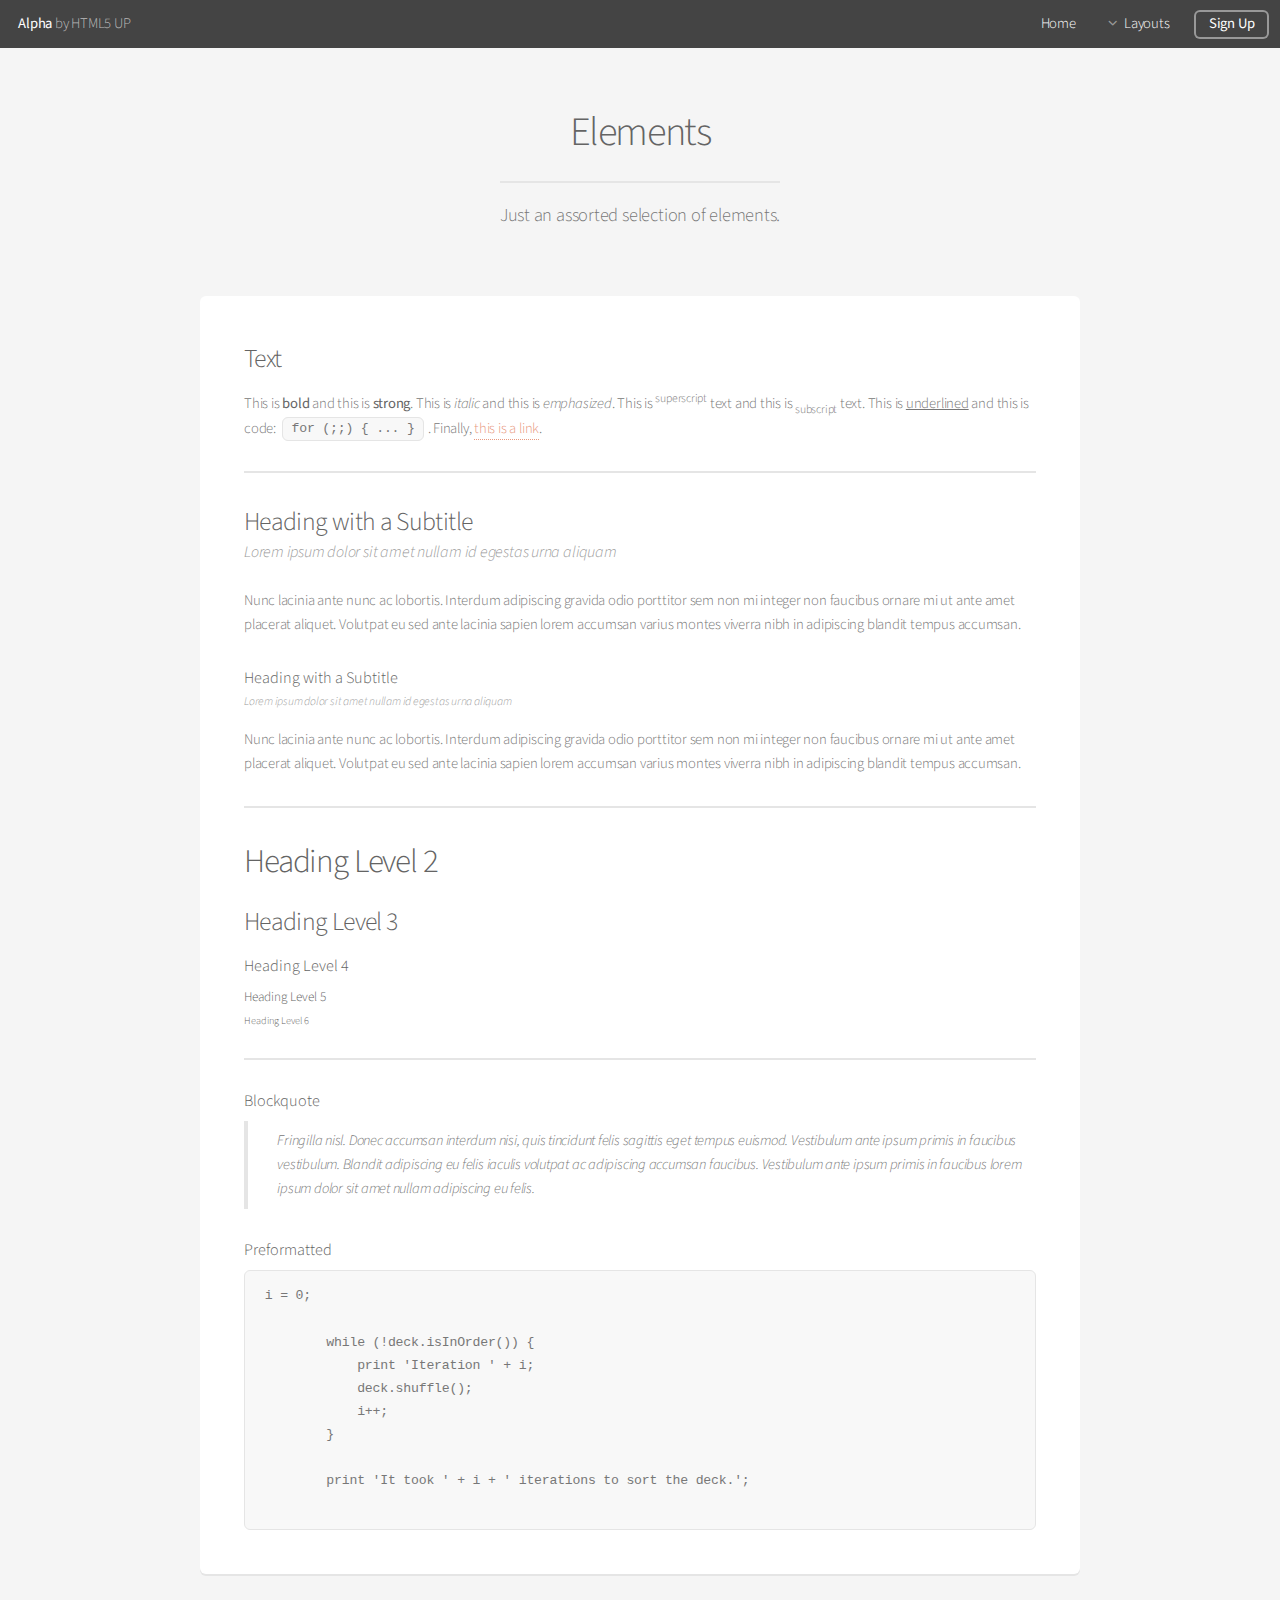
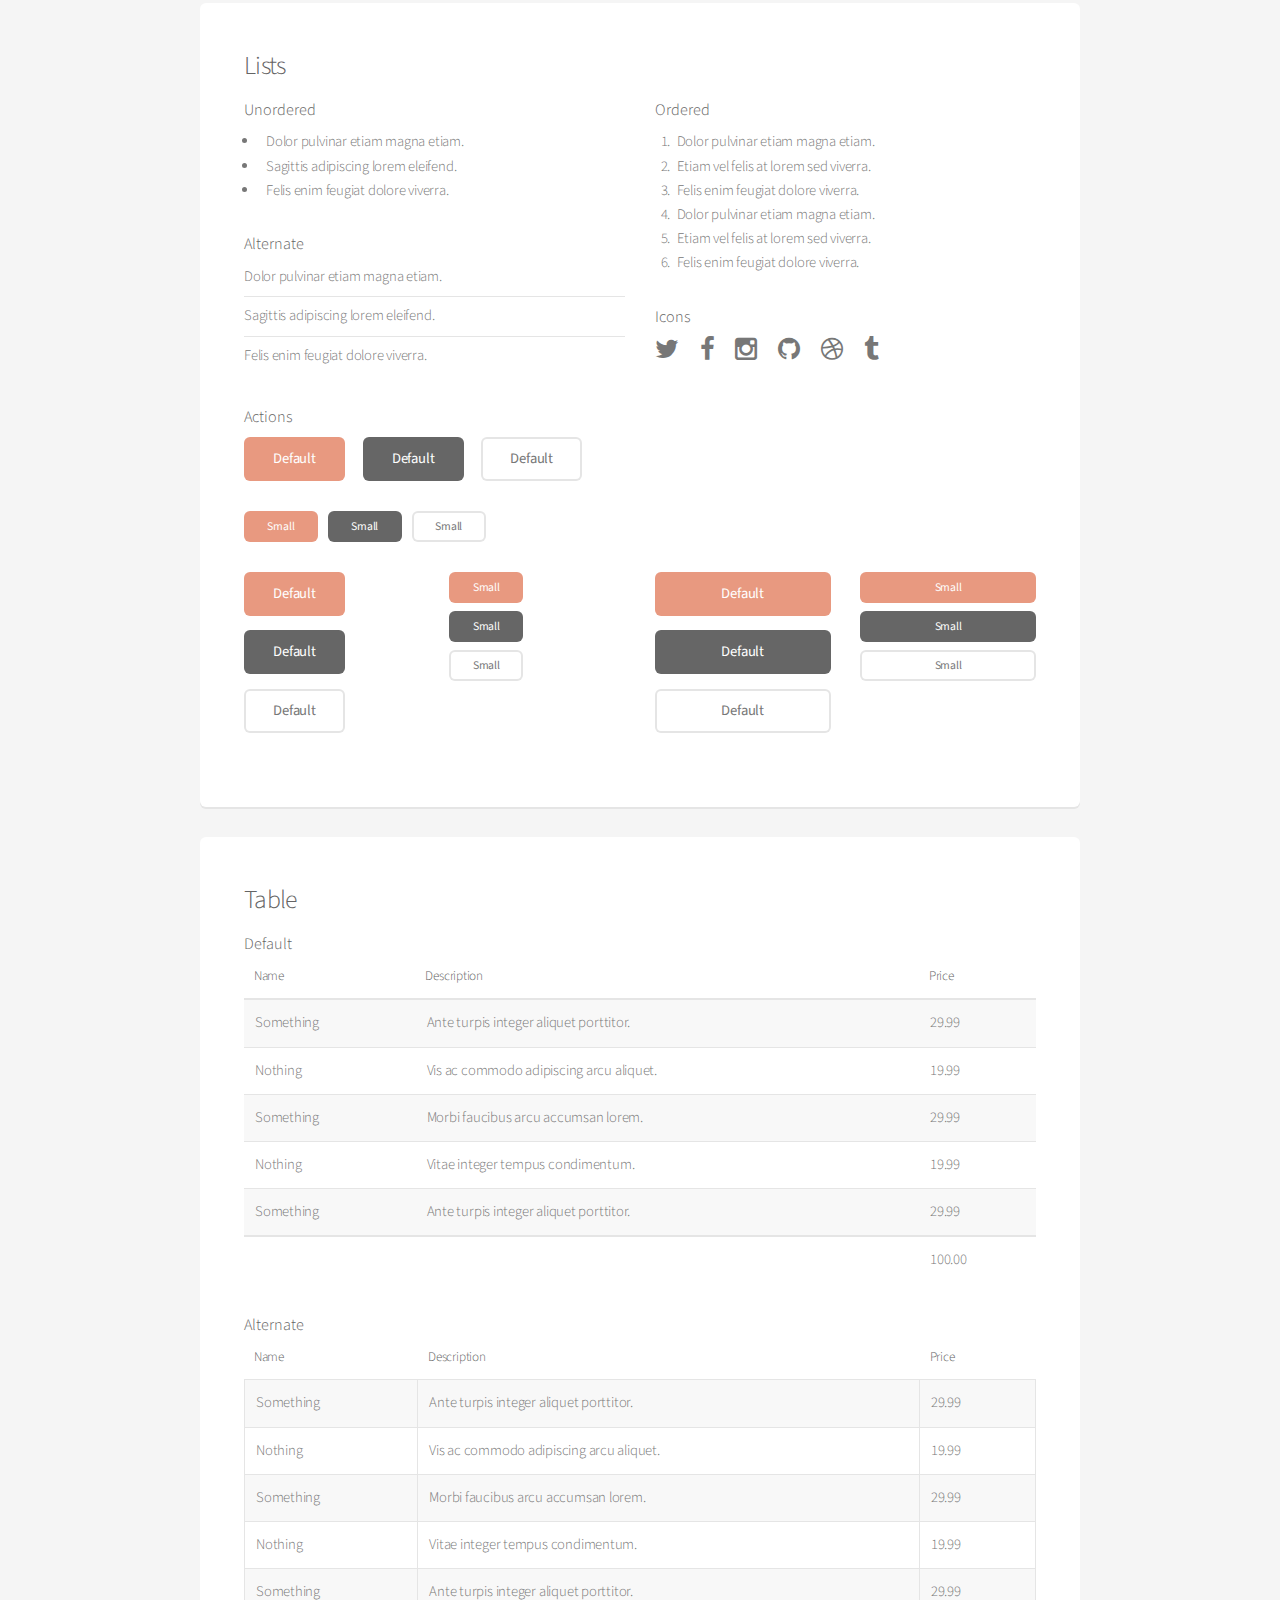
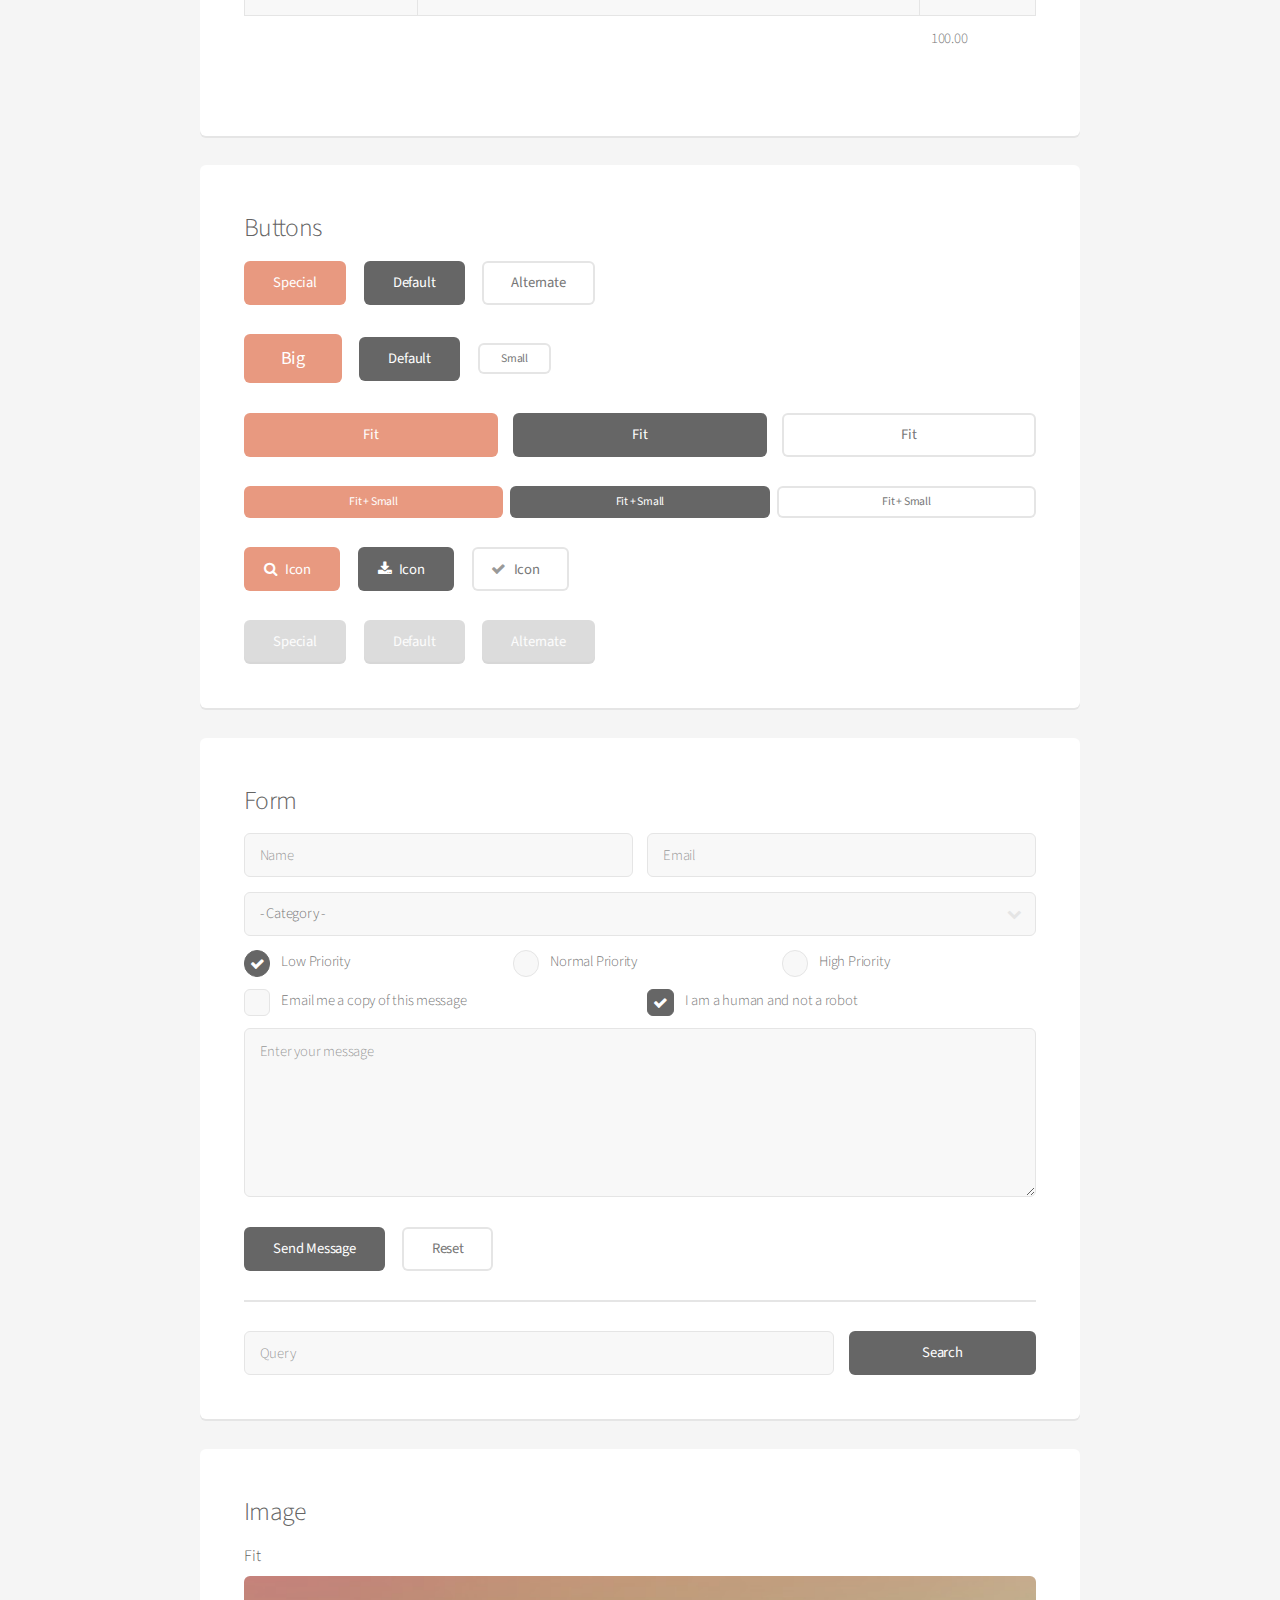
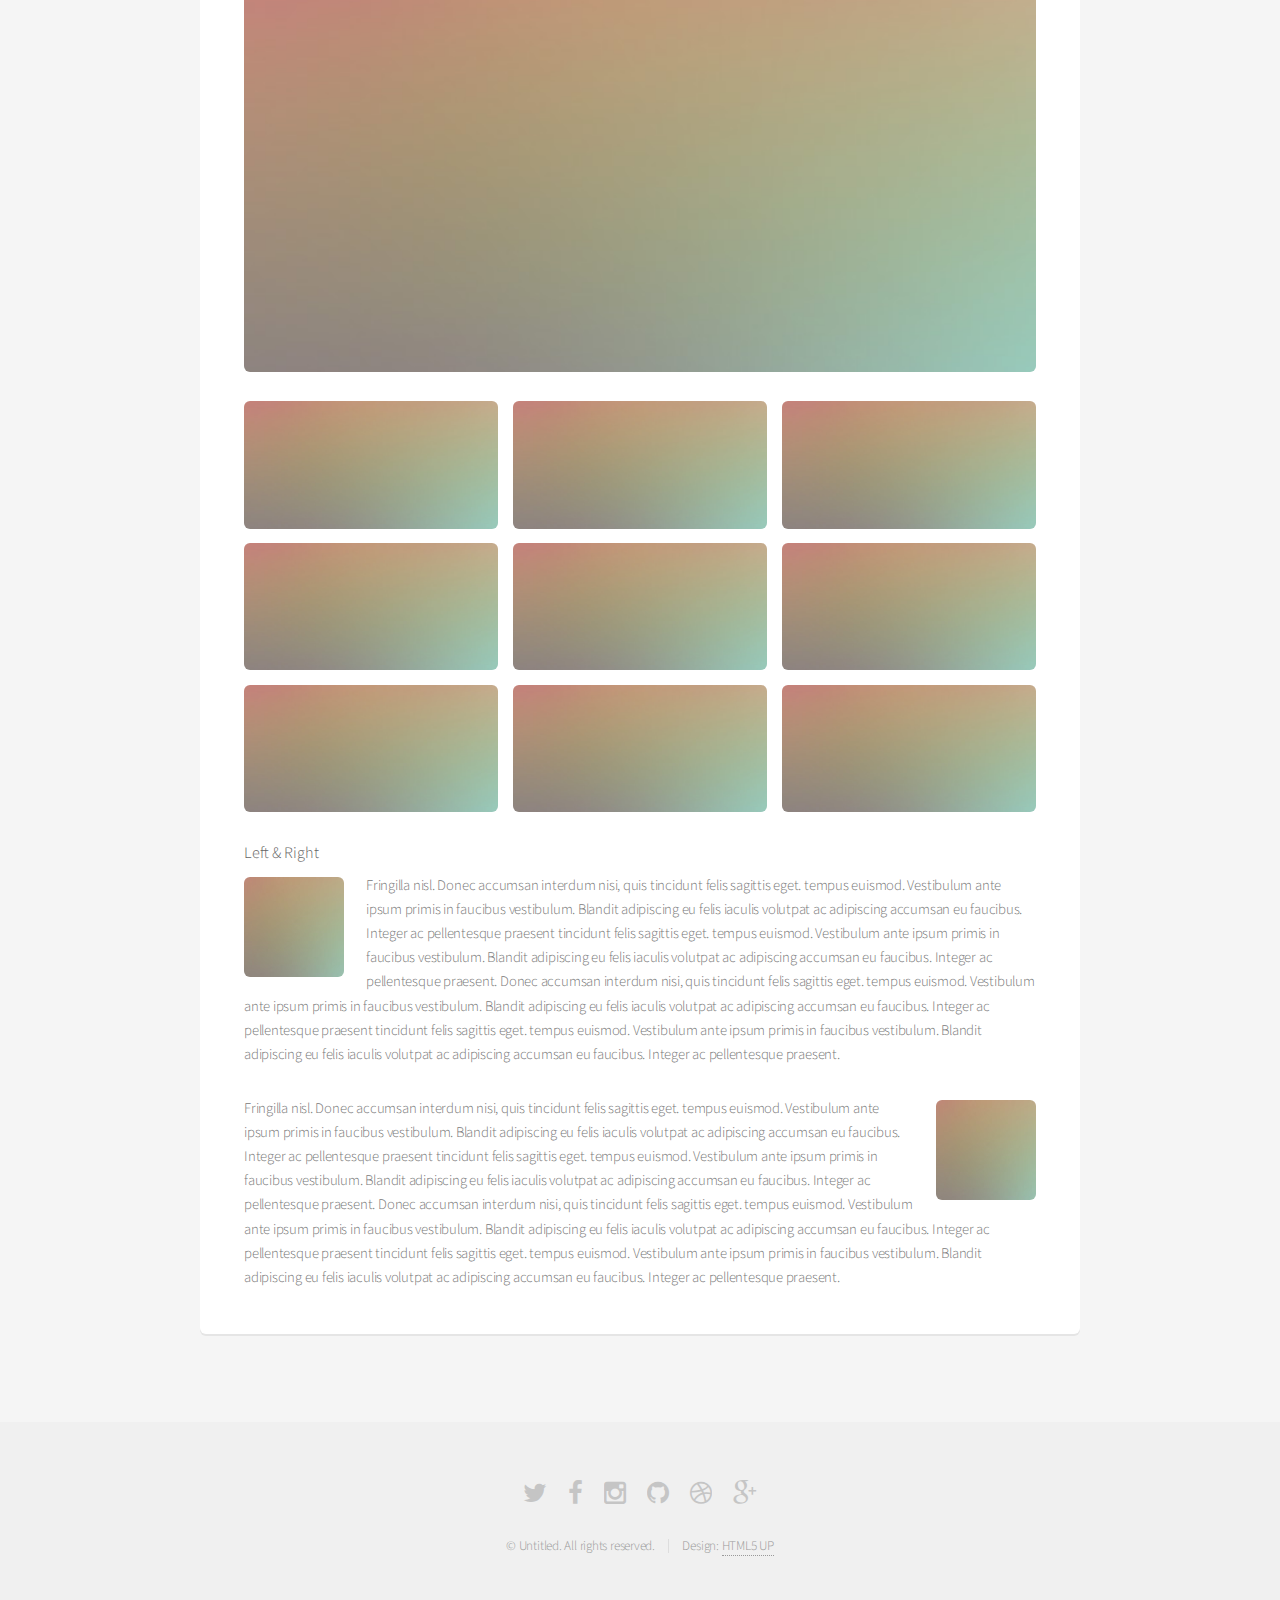
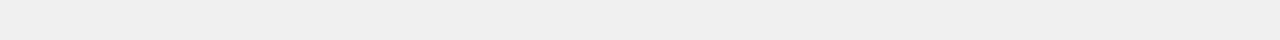
==== commit 2e5ed98d: "Ny hemsida" ====
--- a/elements.html
+++ b/elements.html
@@ -1,163 +1,208 @@
 <!DOCTYPE HTML>
 <!--
-	Spectral by HTML5 UP
+	Alpha by HTML5 UP
 	html5up.net | @n33co
 	Free for personal and commercial use under the CCA 3.0 license (html5up.net/license)
 -->
 <html>
 	<head>
-		<title>Elements - Spectral by HTML5 UP</title>
+		<title>Elements - Alpha by HTML5 UP</title>
 		<meta charset="utf-8" />
 		<meta name="viewport" content="width=device-width, initial-scale=1" />
 		<!--[if lte IE 8]><script src="assets/js/ie/html5shiv.js"></script><![endif]-->
 		<link rel="stylesheet" href="assets/css/main.css" />
 		<!--[if lte IE 8]><link rel="stylesheet" href="assets/css/ie8.css" /><![endif]-->
-		<!--[if lte IE 9]><link rel="stylesheet" href="assets/css/ie9.css" /><![endif]-->
 	</head>
 	<body>
-
-		<!-- Page Wrapper -->
-			<div id="page-wrapper">
-
-				<!-- Header -->
-					<header id="header">
-						<h1><a href="index.html">Spectral</a></h1>
-						<nav id="nav">
-							<ul>
-								<li class="special">
-									<a href="#menu" class="menuToggle"><span>Menu</span></a>
-									<div id="menu">
+		<div id="page-wrapper">
+
+			<!-- Header -->
+				<header id="header">
+					<h1><a href="index.html">Alpha</a> by HTML5 UP</h1>
+					<nav id="nav">
+						<ul>
+							<li><a href="index.html">Home</a></li>
+							<li>
+								<a href="#" class="icon fa-angle-down">Layouts</a>
+								<ul>
+									<li><a href="generic.html">Generic</a></li>
+									<li><a href="contact.html">Contact</a></li>
+									<li><a href="elements.html">Elements</a></li>
+									<li>
+										<a href="#">Submenu</a>
 										<ul>
-											<li><a href="index.html">Home</a></li>
-											<li><a href="generic.html">Generic</a></li>
-											<li><a href="elements.html">Elements</a></li>
-											<li><a href="#">Sign Up</a></li>
-											<li><a href="#">Log In</a></li>
+											<li><a href="#">Option One</a></li>
+											<li><a href="#">Option Two</a></li>
+											<li><a href="#">Option Three</a></li>
+											<li><a href="#">Option Four</a></li>
 										</ul>
-									</div>
-								</li>
-							</ul>
-						</nav>
+									</li>
+								</ul>
+							</li>
+							<li><a href="#" class="button">Sign Up</a></li>
+						</ul>
+					</nav>
+				</header>
+
+			<!-- Main -->
+				<section id="main" class="container">
+					<header>
+						<h2>Elements</h2>
+						<p>Just an assorted selection of elements.</p>
 					</header>
-
-				<!-- Main -->
-					<article id="main">
-						<header>
-							<h2>Elements</h2>
-							<p>Aliquam ut ex ut interdum donec amet imperdiet eleifend</p>
-						</header>
-						<section class="wrapper style5">
-							<div class="inner">
-
-								<section>
-									<h4>Text</h4>
+					<div class="row">
+						<div class="12u">
+
+							<!-- Text -->
+								<section class="box">
+									<h3>Text</h3>
 									<p>This is <b>bold</b> and this is <strong>strong</strong>. This is <i>italic</i> and this is <em>emphasized</em>.
 									This is <sup>superscript</sup> text and this is <sub>subscript</sub> text.
 									This is <u>underlined</u> and this is code: <code>for (;;) { ... }</code>. Finally, <a href="#">this is a link</a>.</p>
+
 									<hr />
+
+									<header>
+										<h3>Heading with a Subtitle</h3>
+										<p>Lorem ipsum dolor sit amet nullam id egestas urna aliquam</p>
+									</header>
+									<p>Nunc lacinia ante nunc ac lobortis. Interdum adipiscing gravida odio porttitor sem non mi integer non faucibus ornare mi ut ante amet placerat aliquet. Volutpat eu sed ante lacinia sapien lorem accumsan varius montes viverra nibh in adipiscing blandit tempus accumsan.</p>
 									<header>
 										<h4>Heading with a Subtitle</h4>
 										<p>Lorem ipsum dolor sit amet nullam id egestas urna aliquam</p>
 									</header>
 									<p>Nunc lacinia ante nunc ac lobortis. Interdum adipiscing gravida odio porttitor sem non mi integer non faucibus ornare mi ut ante amet placerat aliquet. Volutpat eu sed ante lacinia sapien lorem accumsan varius montes viverra nibh in adipiscing blandit tempus accumsan.</p>
-									<header>
-										<h5>Heading with a Subtitle</h5>
-										<p>Lorem ipsum dolor sit amet nullam id egestas urna aliquam</p>
-									</header>
-									<p>Nunc lacinia ante nunc ac lobortis. Interdum adipiscing gravida odio porttitor sem non mi integer non faucibus ornare mi ut ante amet placerat aliquet. Volutpat eu sed ante lacinia sapien lorem accumsan varius montes viverra nibh in adipiscing blandit tempus accumsan.</p>
+
 									<hr />
+
 									<h2>Heading Level 2</h2>
 									<h3>Heading Level 3</h3>
 									<h4>Heading Level 4</h4>
 									<h5>Heading Level 5</h5>
 									<h6>Heading Level 6</h6>
+
 									<hr />
-									<h5>Blockquote</h5>
+
+									<h4>Blockquote</h4>
 									<blockquote>Fringilla nisl. Donec accumsan interdum nisi, quis tincidunt felis sagittis eget tempus euismod. Vestibulum ante ipsum primis in faucibus vestibulum. Blandit adipiscing eu felis iaculis volutpat ac adipiscing accumsan faucibus. Vestibulum ante ipsum primis in faucibus lorem ipsum dolor sit amet nullam adipiscing eu felis.</blockquote>
-									<h5>Preformatted</h5>
-									<pre><code>i = 0;
-
-while (!deck.isInOrder()) {
-  print 'Iteration ' + i;
-  deck.shuffle();
-  i++;
-}
-
-print 'It took ' + i + ' iterations to sort the deck.';</code></pre>
-								</section>
-
-								<section>
-									<h4>Lists</h4>
+
+									<h4>Preformatted</h4>
+									<pre>i = 0;
+
+	while (!deck.isInOrder()) {
+	    print 'Iteration ' + i;
+	    deck.shuffle();
+	    i++;
+	}
+
+	print 'It took ' + i + ' iterations to sort the deck.';
+	</pre>
+								</section>
+
+						</div>
+					</div>
+					<div class="row">
+						<div class="12u">
+
+							<!-- Lists -->
+								<section class="box">
+									<h3>Lists</h3>
 									<div class="row">
-										<div class="6u 12u$(medium)">
-											<h5>Unordered</h5>
+										<div class="6u 12u(mobilep)">
+
+											<h4>Unordered</h4>
 											<ul>
-												<li>Dolor pulvinar etiam.</li>
-												<li>Sagittis adipiscing.</li>
-												<li>Felis enim feugiat.</li>
-											</ul>
-											<h5>Alternate</h5>
+												<li>Dolor pulvinar etiam magna etiam.</li>
+												<li>Sagittis adipiscing lorem eleifend.</li>
+												<li>Felis enim feugiat dolore viverra.</li>
+											</ul>
+
+											<h4>Alternate</h4>
 											<ul class="alt">
-												<li>Dolor pulvinar etiam.</li>
-												<li>Sagittis adipiscing.</li>
-												<li>Felis enim feugiat.</li>
-											</ul>
-										</div>
-										<div class="6u$ 12u$(medium)">
-											<h5>Ordered</h5>
+												<li>Dolor pulvinar etiam magna etiam.</li>
+												<li>Sagittis adipiscing lorem eleifend.</li>
+												<li>Felis enim feugiat dolore viverra.</li>
+											</ul>
+
+										</div>
+										<div class="6u 12u(mobilep)">
+
+											<h4>Ordered</h4>
 											<ol>
-												<li>Dolor pulvinar etiam.</li>
-												<li>Etiam vel felis viverra.</li>
-												<li>Felis enim feugiat.</li>
-												<li>Dolor pulvinar etiam.</li>
-												<li>Etiam vel felis lorem.</li>
-												<li>Felis enim et feugiat.</li>
+												<li>Dolor pulvinar etiam magna etiam.</li>
+												<li>Etiam vel felis at lorem sed viverra.</li>
+												<li>Felis enim feugiat dolore viverra.</li>
+												<li>Dolor pulvinar etiam magna etiam.</li>
+												<li>Etiam vel felis at lorem sed viverra.</li>
+												<li>Felis enim feugiat dolore viverra.</li>
 											</ol>
-											<h5>Icons</h5>
+
+											<h4>Icons</h4>
 											<ul class="icons">
 												<li><a href="#" class="icon fa-twitter"><span class="label">Twitter</span></a></li>
 												<li><a href="#" class="icon fa-facebook"><span class="label">Facebook</span></a></li>
 												<li><a href="#" class="icon fa-instagram"><span class="label">Instagram</span></a></li>
 												<li><a href="#" class="icon fa-github"><span class="label">Github</span></a></li>
-											</ul>
+												<li><a href="#" class="icon fa-dribbble"><span class="label">Dribbble</span></a></li>
+												<li><a href="#" class="icon fa-tumblr"><span class="label">Tumblr</span></a></li>
+											</ul>
+
 										</div>
 									</div>
-									<h5>Actions</h5>
+
+									<h4>Actions</h4>
+									<ul class="actions">
+										<li><a href="#" class="button special">Default</a></li>
+										<li><a href="#" class="button">Default</a></li>
+										<li><a href="#" class="button alt">Default</a></li>
+									</ul>
+									<ul class="actions small">
+										<li><a href="#" class="button special small">Small</a></li>
+										<li><a href="#" class="button small">Small</a></li>
+										<li><a href="#" class="button alt small">Small</a></li>
+									</ul>
 									<div class="row">
-										<div class="6u 12u$(medium)">
-											<ul class="actions">
-												<li><a href="#" class="button special">Default</a></li>
-												<li><a href="#" class="button">Default</a></li>
-											</ul>
-											<ul class="actions small">
-												<li><a href="#" class="button special small">Small</a></li>
-												<li><a href="#" class="button small">Small</a></li>
-											</ul>
+										<div class="3u 6u(narrower) 12u$(mobilep)">
 											<ul class="actions vertical">
 												<li><a href="#" class="button special">Default</a></li>
 												<li><a href="#" class="button">Default</a></li>
-											</ul>
+												<li><a href="#" class="button alt">Default</a></li>
+											</ul>
+										</div>
+										<div class="3u 6u$(narrower) 12u$(mobilep)">
 											<ul class="actions vertical small">
 												<li><a href="#" class="button special small">Small</a></li>
 												<li><a href="#" class="button small">Small</a></li>
-											</ul>
-										</div>
-										<div class="6u 12u$(medium)">
+												<li><a href="#" class="button alt small">Small</a></li>
+											</ul>
+										</div>
+										<div class="3u 6u(narrower) 12u$(mobilep)">
 											<ul class="actions vertical">
 												<li><a href="#" class="button special fit">Default</a></li>
 												<li><a href="#" class="button fit">Default</a></li>
-											</ul>
+												<li><a href="#" class="button alt fit">Default</a></li>
+											</ul>
+										</div>
+										<div class="3u 6u$(narrower) 12u$(mobilep)">
 											<ul class="actions vertical small">
 												<li><a href="#" class="button special small fit">Small</a></li>
 												<li><a href="#" class="button small fit">Small</a></li>
+												<li><a href="#" class="button alt small fit">Small</a></li>
 											</ul>
 										</div>
 									</div>
 								</section>
 
-								<section>
-									<h4>Table</h4>
-									<h5>Default</h5>
+						</div>
+					</div>
+					<div class="row">
+						<div class="12u">
+
+							<!-- Table -->
+								<section class="box">
+									<h3>Table</h3>
+
+									<h4>Default</h4>
 									<div class="table-wrapper">
 										<table>
 											<thead>
@@ -169,27 +214,27 @@
 											</thead>
 											<tbody>
 												<tr>
-													<td>Item One</td>
+													<td>Something</td>
 													<td>Ante turpis integer aliquet porttitor.</td>
 													<td>29.99</td>
 												</tr>
 												<tr>
-													<td>Item Two</td>
+													<td>Nothing</td>
 													<td>Vis ac commodo adipiscing arcu aliquet.</td>
 													<td>19.99</td>
 												</tr>
 												<tr>
-													<td>Item Three</td>
+													<td>Something</td>
 													<td> Morbi faucibus arcu accumsan lorem.</td>
 													<td>29.99</td>
 												</tr>
 												<tr>
-													<td>Item Four</td>
+													<td>Nothing</td>
 													<td>Vitae integer tempus condimentum.</td>
 													<td>19.99</td>
 												</tr>
 												<tr>
-													<td>Item Five</td>
+													<td>Something</td>
 													<td>Ante turpis integer aliquet porttitor.</td>
 													<td>29.99</td>
 												</tr>
@@ -203,7 +248,7 @@
 										</table>
 									</div>
 
-									<h5>Alternate</h5>
+									<h4>Alternate</h4>
 									<div class="table-wrapper">
 										<table class="alt">
 											<thead>
@@ -215,27 +260,27 @@
 											</thead>
 											<tbody>
 												<tr>
-													<td>Item One</td>
+													<td>Something</td>
 													<td>Ante turpis integer aliquet porttitor.</td>
 													<td>29.99</td>
 												</tr>
 												<tr>
-													<td>Item Two</td>
+													<td>Nothing</td>
 													<td>Vis ac commodo adipiscing arcu aliquet.</td>
 													<td>19.99</td>
 												</tr>
 												<tr>
-													<td>Item Three</td>
+													<td>Something</td>
 													<td> Morbi faucibus arcu accumsan lorem.</td>
 													<td>29.99</td>
 												</tr>
 												<tr>
-													<td>Item Four</td>
+													<td>Nothing</td>
 													<td>Vitae integer tempus condimentum.</td>
 													<td>19.99</td>
 												</tr>
 												<tr>
-													<td>Item Five</td>
+													<td>Something</td>
 													<td>Ante turpis integer aliquet porttitor.</td>
 													<td>29.99</td>
 												</tr>
@@ -250,50 +295,67 @@
 									</div>
 								</section>
 
-								<section>
-									<h4>Buttons</h4>
+						</div>
+					</div>
+					<div class="row">
+						<div class="12u">
+
+							<!-- Buttons -->
+								<section class="box">
+									<h3>Buttons</h3>
 									<ul class="actions">
 										<li><a href="#" class="button special">Special</a></li>
 										<li><a href="#" class="button">Default</a></li>
+										<li><a href="#" class="button alt">Alternate</a></li>
 									</ul>
 									<ul class="actions">
-										<li><a href="#" class="button big">Big</a></li>
+										<li><a href="#" class="button special big">Big</a></li>
 										<li><a href="#" class="button">Default</a></li>
-										<li><a href="#" class="button small">Small</a></li>
+										<li><a href="#" class="button alt small">Small</a></li>
 									</ul>
 									<ul class="actions fit">
-										<li><a href="#" class="button fit">Fit</a></li>
 										<li><a href="#" class="button special fit">Fit</a></li>
 										<li><a href="#" class="button fit">Fit</a></li>
+										<li><a href="#" class="button alt fit">Fit</a></li>
 									</ul>
 									<ul class="actions fit small">
 										<li><a href="#" class="button special fit small">Fit + Small</a></li>
 										<li><a href="#" class="button fit small">Fit + Small</a></li>
-										<li><a href="#" class="button special fit small">Fit + Small</a></li>
+										<li><a href="#" class="button alt fit small">Fit + Small</a></li>
 									</ul>
 									<ul class="actions">
-										<li><a href="#" class="button special icon fa-download">Icon</a></li>
+										<li><a href="#" class="button special icon fa-search">Icon</a></li>
 										<li><a href="#" class="button icon fa-download">Icon</a></li>
+										<li><a href="#" class="button alt icon fa-check">Icon</a></li>
 									</ul>
 									<ul class="actions">
-										<li><span class="button special disabled">Disabled</span></li>
-										<li><span class="button disabled">Disabled</span></li>
-									</ul>
-								</section>
-
-								<section>
-									<h4>Form</h4>
+										<li><span class="button special disabled">Special</span></li>
+										<li><span class="button disabled">Default</span></li>
+										<li><span class="button alt disabled">Alternate</span></li>
+									</ul>
+								</section>
+
+						</div>
+					</div>
+					<div class="row">
+						<div class="12u">
+
+							<!-- Form -->
+								<section class="box">
+									<h3>Form</h3>
 									<form method="post" action="#">
-										<div class="row uniform">
-											<div class="6u 12u$(xsmall)">
-												<input type="text" name="demo-name" id="demo-name" value="" placeholder="Name" />
-											</div>
-											<div class="6u$ 12u$(xsmall)">
-												<input type="email" name="demo-email" id="demo-email" value="" placeholder="Email" />
-											</div>
-											<div class="12u$">
+										<div class="row uniform 50%">
+											<div class="6u 12u(mobilep)">
+												<input type="text" name="name" id="name" value="" placeholder="Name" />
+											</div>
+											<div class="6u 12u(mobilep)">
+												<input type="email" name="email" id="email" value="" placeholder="Email" />
+											</div>
+										</div>
+										<div class="row uniform 50%">
+											<div class="12u">
 												<div class="select-wrapper">
-													<select name="demo-category" id="demo-category">
+													<select name="category" id="category">
 														<option value="">- Category -</option>
 														<option value="1">Manufacturing</option>
 														<option value="1">Shipping</option>
@@ -302,85 +364,118 @@
 													</select>
 												</div>
 											</div>
-											<div class="4u 12u$(small)">
-												<input type="radio" id="demo-priority-low" name="demo-priority" checked>
-												<label for="demo-priority-low">Low</label>
-											</div>
-											<div class="4u 12u$(small)">
-												<input type="radio" id="demo-priority-normal" name="demo-priority">
-												<label for="demo-priority-normal">Normal</label>
-											</div>
-											<div class="4u$ 12u$(small)">
-												<input type="radio" id="demo-priority-high" name="demo-priority">
-												<label for="demo-priority-high">High</label>
-											</div>
-											<div class="6u 12u$(small)">
-												<input type="checkbox" id="demo-copy" name="demo-copy">
-												<label for="demo-copy">Email me a copy</label>
-											</div>
-											<div class="6u$ 12u$(small)">
-												<input type="checkbox" id="demo-human" name="demo-human" checked>
-												<label for="demo-human">Not a robot</label>
-											</div>
-											<div class="12u$">
-												<textarea name="demo-message" id="demo-message" placeholder="Enter your message" rows="6"></textarea>
-											</div>
-											<div class="12u$">
+										</div>
+										<div class="row uniform 50%">
+											<div class="4u 12u(narrower)">
+												<input type="radio" id="priority-low" name="priority" checked>
+												<label for="priority-low">Low Priority</label>
+											</div>
+											<div class="4u 12u(narrower)">
+												<input type="radio" id="priority-normal" name="priority">
+												<label for="priority-normal">Normal Priority</label>
+											</div>
+											<div class="4u 12u(narrower)">
+												<input type="radio" id="priority-high" name="priority">
+												<label for="priority-high">High Priority</label>
+											</div>
+										</div>
+										<div class="row uniform 50%">
+											<div class="6u 12u(narrower)">
+												<input type="checkbox" id="copy" name="copy">
+												<label for="copy">Email me a copy of this message</label>
+											</div>
+											<div class="6u 12u(narrower)">
+												<input type="checkbox" id="human" name="human" checked>
+												<label for="human">I am a human and not a robot</label>
+											</div>
+										</div>
+										<div class="row uniform 50%">
+											<div class="12u">
+												<textarea name="message" id="message" placeholder="Enter your message" rows="6"></textarea>
+											</div>
+										</div>
+										<div class="row uniform">
+											<div class="12u">
 												<ul class="actions">
-													<li><input type="submit" value="Send Message" class="special" /></li>
-													<li><input type="reset" value="Reset" /></li>
+													<li><input type="submit" value="Send Message" /></li>
+													<li><input type="reset" value="Reset" class="alt" /></li>
 												</ul>
 											</div>
 										</div>
 									</form>
-								</section>
-
-								<section>
-									<h4>Image</h4>
-									<h5>Fit</h5>
+
+									<hr />
+
+									<form method="post" action="#">
+										<div class="row uniform 50%">
+											<div class="9u 12u(mobilep)">
+												<input type="text" name="query" id="query" value="" placeholder="Query" />
+											</div>
+											<div class="3u 12u(mobilep)">
+												<input type="submit" value="Search" class="fit" />
+											</div>
+										</div>
+									</form>
+								</section>
+
+						</div>
+					</div>
+					<div class="row">
+						<div class="12u">
+
+							<!-- Image -->
+								<section class="box">
+									<h3>Image</h3>
+									<h4>Fit</h4>
+									<span class="image fit"><img src="images/pic04.jpg" alt="" /></span>
 									<div class="box alt">
-										<div class="row uniform 50%">
-											<div class="12u"><span class="image fit"><img src="images/banner.jpg" alt="" /></span></div>
-											<div class="4u"><span class="image fit"><img src="images/pic01.jpg" alt="" /></span></div>
-											<div class="4u"><span class="image fit"><img src="images/pic02.jpg" alt="" /></span></div>
-											<div class="4u"><span class="image fit"><img src="images/pic03.jpg" alt="" /></span></div>
-											<div class="4u"><span class="image fit"><img src="images/pic03.jpg" alt="" /></span></div>
-											<div class="4u"><span class="image fit"><img src="images/pic02.jpg" alt="" /></span></div>
-											<div class="4u"><span class="image fit"><img src="images/pic01.jpg" alt="" /></span></div>
-											<div class="4u"><span class="image fit"><img src="images/pic02.jpg" alt="" /></span></div>
-											<div class="4u"><span class="image fit"><img src="images/pic01.jpg" alt="" /></span></div>
-											<div class="4u"><span class="image fit"><img src="images/pic03.jpg" alt="" /></span></div>
+										<div class="row no-collapse 50% uniform">
+											<div class="4u"><span class="image fit"><img src="images/pic04.jpg" alt="" /></span></div>
+											<div class="4u"><span class="image fit"><img src="images/pic04.jpg" alt="" /></span></div>
+											<div class="4u"><span class="image fit"><img src="images/pic04.jpg" alt="" /></span></div>
+										</div>
+										<div class="row no-collapse 50% uniform">
+											<div class="4u"><span class="image fit"><img src="images/pic04.jpg" alt="" /></span></div>
+											<div class="4u"><span class="image fit"><img src="images/pic04.jpg" alt="" /></span></div>
+											<div class="4u"><span class="image fit"><img src="images/pic04.jpg" alt="" /></span></div>
+										</div>
+										<div class="row no-collapse 50% uniform">
+											<div class="4u"><span class="image fit"><img src="images/pic04.jpg" alt="" /></span></div>
+											<div class="4u"><span class="image fit"><img src="images/pic04.jpg" alt="" /></span></div>
+											<div class="4u"><span class="image fit"><img src="images/pic04.jpg" alt="" /></span></div>
 										</div>
 									</div>
-									<h5>Left &amp; Right</h5>
-									<p><span class="image left"><img src="images/pic04.jpg" alt="" /></span>Morbi mattis mi consectetur tortor elementum, varius pellentesque velit convallis. Aenean tincidunt lectus auctor mauris maximus, ac scelerisque ipsum tempor. Duis vulputate ex et ex tincidunt, quis lacinia velit aliquet. Duis non efficitur nisi, id malesuada justo. Maecenas sagittis felis ac sagittis semper. Curabitur purus leo, tempus sed finibus eget, fringilla quis risus. Maecenas et lorem quis sem varius sagittis et a est. Maecenas iaculis iaculis sem. Donec vel dolor at arcu tincidunt bibendum. Interdum et malesuada fames ac ante ipsum primis in faucibus. Fusce ut aliquet justo. Donec id neque ipsum. Integer eget ultricies odio. Nam vel ex a orci fringilla tincidunt. Aliquam eleifend ligula non velit accumsan cursus. Etiam ut gravida sapien. Morbi mattis mi consectetur tortor elementum, varius pellentesque velit convallis. Aenean tincidunt lectus auctor mauris maximus, ac scelerisque ipsum tempor. Duis vulputate ex et ex tincidunt, quis lacinia velit aliquet. Duis non efficitur nisi, id malesuada justo. Maecenas sagittis felis ac sagittis semper. Curabitur purus leo, tempus sed finibus eget, fringilla quis risus. Maecenas et lorem quis sem varius sagittis et a est. Maecenas iaculis iaculis sem. Donec vel dolor at arcu tincidunt bibendum. Interdum et malesuada fames ac ante ipsum primis in faucibus. Fusce ut aliquet justo. Donec id neque ipsum. Integer eget ultricies odio. Nam vel ex a orci fringilla tincidunt. Aliquam eleifend ligula non velit accumsan cursus. Etiam ut gravida sapien.</p>
-									<p><span class="image right"><img src="images/pic05.jpg" alt="" /></span>Vestibulum ultrices risus velit, sit amet blandit massa auctor sit amet. Sed eu lectus sem. Phasellus in odio at ipsum porttitor mollis id vel diam. Praesent sit amet posuere risus, eu faucibus lectus. Vivamus ex ligula, tempus pulvinar ipsum in, auctor porta quam. Proin nec dui cursus, posuere dui eget interdum. Fusce lectus magna, sagittis at facilisis vitae, pellentesque at etiam. Quisque posuere leo quis sem commodo, vel scelerisque nisi scelerisque. Suspendisse id quam vel tortor tincidunt suscipit. Nullam auctor orci eu dolor consectetur, interdum ullamcorper ante tincidunt. Mauris felis nec felis elementum varius. Nam sapien ante, varius in pulvinar vitae, rhoncus id massa. Donec varius ex in mauris ornare, eget euismod urna egestas. Etiam lacinia tempor ipsum, sodales porttitor justo. Aliquam dolor quam, semper in tortor eu, volutpat efficitur quam. Fusce nec fermentum nisl. Aenean erat diam, tempus aliquet erat. Etiam iaculis nulla ipsum, et pharetra libero rhoncus ut. Phasellus rutrum cursus velit, eget condimentum nunc blandit vel. In at pulvinar lectus. Morbi diam ante, vulputate et imperdiet eget, fermentum non dolor. Ut eleifend sagittis tincidunt. Sed viverra commodo mi, ac rhoncus justo. Duis neque ligula, elementum ut enim vel, posuere finibus justo. Vivamus facilisis maximus nibh quis pulvinar. Quisque hendrerit in ipsum id tellus facilisis fermentum. Proin mauris dui.</p>
-								</section>
-
-							</div>
-						</section>
-					</article>
-
-				<!-- Footer -->
-					<footer id="footer">
-						<ul class="icons">
-							<li><a href="#" class="icon fa-twitter"><span class="label">Twitter</span></a></li>
-							<li><a href="#" class="icon fa-facebook"><span class="label">Facebook</span></a></li>
-							<li><a href="#" class="icon fa-instagram"><span class="label">Instagram</span></a></li>
-							<li><a href="#" class="icon fa-dribbble"><span class="label">Dribbble</span></a></li>
-							<li><a href="#" class="icon fa-envelope-o"><span class="label">Email</span></a></li>
-						</ul>
-						<ul class="copyright">
-							<li>&copy; Untitled</li><li>Design: <a href="http://html5up.net">HTML5 UP</a></li>
-						</ul>
-					</footer>
-
-			</div>
+
+									<h4>Left &amp; Right</h4>
+									<p><span class="image left"><img src="images/pic05.jpg" alt="" /></span>Fringilla nisl. Donec accumsan interdum nisi, quis tincidunt felis sagittis eget. tempus euismod. Vestibulum ante ipsum primis in faucibus vestibulum. Blandit adipiscing eu felis iaculis volutpat ac adipiscing accumsan eu faucibus. Integer ac pellentesque praesent tincidunt felis sagittis eget. tempus euismod. Vestibulum ante ipsum primis in faucibus vestibulum. Blandit adipiscing eu felis iaculis volutpat ac adipiscing accumsan eu faucibus. Integer ac pellentesque praesent. Donec accumsan interdum nisi, quis tincidunt felis sagittis eget. tempus euismod. Vestibulum ante ipsum primis in faucibus vestibulum. Blandit adipiscing eu felis iaculis volutpat ac adipiscing accumsan eu faucibus. Integer ac pellentesque praesent tincidunt felis sagittis eget. tempus euismod. Vestibulum ante ipsum primis in faucibus vestibulum. Blandit adipiscing eu felis iaculis volutpat ac adipiscing accumsan eu faucibus. Integer ac pellentesque praesent.</p>
+									<p><span class="image right"><img src="images/pic05.jpg" alt="" /></span>Fringilla nisl. Donec accumsan interdum nisi, quis tincidunt felis sagittis eget. tempus euismod. Vestibulum ante ipsum primis in faucibus vestibulum. Blandit adipiscing eu felis iaculis volutpat ac adipiscing accumsan eu faucibus. Integer ac pellentesque praesent tincidunt felis sagittis eget. tempus euismod. Vestibulum ante ipsum primis in faucibus vestibulum. Blandit adipiscing eu felis iaculis volutpat ac adipiscing accumsan eu faucibus. Integer ac pellentesque praesent. Donec accumsan interdum nisi, quis tincidunt felis sagittis eget. tempus euismod. Vestibulum ante ipsum primis in faucibus vestibulum. Blandit adipiscing eu felis iaculis volutpat ac adipiscing accumsan eu faucibus. Integer ac pellentesque praesent tincidunt felis sagittis eget. tempus euismod. Vestibulum ante ipsum primis in faucibus vestibulum. Blandit adipiscing eu felis iaculis volutpat ac adipiscing accumsan eu faucibus. Integer ac pellentesque praesent.</p>
+								</section>
+
+						</div>
+					</div>
+				</section>
+
+			<!-- Footer -->
+				<footer id="footer">
+					<ul class="icons">
+						<li><a href="#" class="icon fa-twitter"><span class="label">Twitter</span></a></li>
+						<li><a href="#" class="icon fa-facebook"><span class="label">Facebook</span></a></li>
+						<li><a href="#" class="icon fa-instagram"><span class="label">Instagram</span></a></li>
+						<li><a href="#" class="icon fa-github"><span class="label">Github</span></a></li>
+						<li><a href="#" class="icon fa-dribbble"><span class="label">Dribbble</span></a></li>
+						<li><a href="#" class="icon fa-google-plus"><span class="label">Google+</span></a></li>
+					</ul>
+					<ul class="copyright">
+						<li>&copy; Untitled. All rights reserved.</li><li>Design: <a href="http://html5up.net">HTML5 UP</a></li>
+					</ul>
+				</footer>
+
+		</div>
 
 		<!-- Scripts -->
 			<script src="assets/js/jquery.min.js"></script>
-			<script src="assets/js/jquery.scrollex.min.js"></script>
-			<script src="assets/js/jquery.scrolly.min.js"></script>
+			<script src="assets/js/jquery.dropotron.min.js"></script>
+			<script src="assets/js/jquery.scrollgress.min.js"></script>
 			<script src="assets/js/skel.min.js"></script>
 			<script src="assets/js/util.js"></script>
 			<!--[if lte IE 8]><script src="assets/js/ie/respond.min.js"></script><![endif]-->
--- a/assets/css/main.css
+++ b/assets/css/main.css
@@ -1,8 +1,8 @@
-@import url(font-awesome.min.css);
-@import url("http://fonts.googleapis.com/css?family=Open+Sans:400,400italic,600,600italic,800,800italic");
+@import url("font-awesome.min.css");
+@import url("http://fonts.googleapis.com/css?family=Source+Sans+Pro:300,400,300italic,400italic");
 
 /*
-	Spectral by HTML5 UP
+	Alpha by HTML5 UP
 	html5up.net | @n33co
 	Free for personal and commercial use under the CCA 3.0 license (html5up.net/license)
 */
@@ -56,6 +56,191 @@
 		box-sizing: border-box;
 	}
 
+/* Containers */
+
+	.container {
+		margin-left: auto;
+		margin-right: auto;
+	}
+
+	.container.\31 25\25 {
+		width: 100%;
+		max-width: 75em;
+		min-width: 60em;
+	}
+
+	.container.\37 5\25 {
+		width: 45em;
+	}
+
+	.container.\35 0\25 {
+		width: 30em;
+	}
+
+	.container.\32 5\25 {
+		width: 15em;
+	}
+
+	.container {
+		width: 60em;
+	}
+
+	@media screen and (max-width: 1680px) {
+
+		.container.\31 25\25 {
+			width: 100%;
+			max-width: 75em;
+			min-width: 60em;
+		}
+
+		.container.\37 5\25 {
+			width: 45em;
+		}
+
+		.container.\35 0\25 {
+			width: 30em;
+		}
+
+		.container.\32 5\25 {
+			width: 15em;
+		}
+
+		.container {
+			width: 60em;
+		}
+
+	}
+
+	@media screen and (max-width: 1280px) {
+
+		.container.\31 25\25 {
+			width: 100%;
+			max-width: 75em;
+			min-width: 60em;
+		}
+
+		.container.\37 5\25 {
+			width: 45em;
+		}
+
+		.container.\35 0\25 {
+			width: 30em;
+		}
+
+		.container.\32 5\25 {
+			width: 15em;
+		}
+
+		.container {
+			width: 60em;
+		}
+
+	}
+
+	@media screen and (max-width: 980px) {
+
+		.container.\31 25\25 {
+			width: 100%;
+			max-width: 112.5%;
+			min-width: 90%;
+		}
+
+		.container.\37 5\25 {
+			width: 67.5%;
+		}
+
+		.container.\35 0\25 {
+			width: 45%;
+		}
+
+		.container.\32 5\25 {
+			width: 22.5%;
+		}
+
+		.container {
+			width: 90%;
+		}
+
+	}
+
+	@media screen and (max-width: 840px) {
+
+		.container.\31 25\25 {
+			width: 100%;
+			max-width: 112.5%;
+			min-width: 90%;
+		}
+
+		.container.\37 5\25 {
+			width: 67.5%;
+		}
+
+		.container.\35 0\25 {
+			width: 45%;
+		}
+
+		.container.\32 5\25 {
+			width: 22.5%;
+		}
+
+		.container {
+			width: 90% !important;
+		}
+
+	}
+
+	@media screen and (max-width: 736px) {
+
+		.container.\31 25\25 {
+			width: 100%;
+			max-width: 125%;
+			min-width: 100%;
+		}
+
+		.container.\37 5\25 {
+			width: 75%;
+		}
+
+		.container.\35 0\25 {
+			width: 50%;
+		}
+
+		.container.\32 5\25 {
+			width: 25%;
+		}
+
+		.container {
+			width: 100% !important;
+		}
+
+	}
+
+	@media screen and (max-width: 480px) {
+
+		.container.\31 25\25 {
+			width: 100%;
+			max-width: 125%;
+			min-width: 100%;
+		}
+
+		.container.\37 5\25 {
+			width: 75%;
+		}
+
+		.container.\35 0\25 {
+			width: 50%;
+		}
+
+		.container.\32 5\25 {
+			width: 25%;
+		}
+
+		.container {
+			width: 100% !important;
+		}
+
+	}
+
 /* Grid */
 
 	.row {
@@ -104,83 +289,83 @@
 	}
 
 	.row > * {
-		padding: 0 0 0 1.5em;
+		padding: 0 0 0 2em;
 	}
 
 	.row {
-		margin: 0 0 -1px -1.5em;
+		margin: 0 0 -1px -2em;
 	}
 
 	.row.uniform > * {
-		padding: 1.5em 0 0 1.5em;
+		padding: 2em 0 0 2em;
 	}
 
 	.row.uniform {
-		margin: -1.5em 0 -1px -1.5em;
+		margin: -2em 0 -1px -2em;
 	}
 
 	.row.\32 00\25 > * {
+		padding: 0 0 0 4em;
+	}
+
+	.row.\32 00\25 {
+		margin: 0 0 -1px -4em;
+	}
+
+	.row.uniform.\32 00\25 > * {
+		padding: 4em 0 0 4em;
+	}
+
+	.row.uniform.\32 00\25 {
+		margin: -4em 0 -1px -4em;
+	}
+
+	.row.\31 50\25 > * {
 		padding: 0 0 0 3em;
 	}
 
-	.row.\32 00\25 {
+	.row.\31 50\25 {
 		margin: 0 0 -1px -3em;
 	}
 
-	.row.uniform.\32 00\25 > * {
+	.row.uniform.\31 50\25 > * {
 		padding: 3em 0 0 3em;
 	}
 
-	.row.uniform.\32 00\25 {
+	.row.uniform.\31 50\25 {
 		margin: -3em 0 -1px -3em;
 	}
 
-	.row.\31 50\25 > * {
-		padding: 0 0 0 2.25em;
-	}
-
-	.row.\31 50\25 {
-		margin: 0 0 -1px -2.25em;
-	}
-
-	.row.uniform.\31 50\25 > * {
-		padding: 2.25em 0 0 2.25em;
-	}
-
-	.row.uniform.\31 50\25 {
-		margin: -2.25em 0 -1px -2.25em;
-	}
-
 	.row.\35 0\25 > * {
-		padding: 0 0 0 0.75em;
+		padding: 0 0 0 1em;
 	}
 
 	.row.\35 0\25 {
-		margin: 0 0 -1px -0.75em;
+		margin: 0 0 -1px -1em;
 	}
 
 	.row.uniform.\35 0\25 > * {
-		padding: 0.75em 0 0 0.75em;
+		padding: 1em 0 0 1em;
 	}
 
 	.row.uniform.\35 0\25 {
-		margin: -0.75em 0 -1px -0.75em;
+		margin: -1em 0 -1px -1em;
 	}
 
 	.row.\32 5\25 > * {
-		padding: 0 0 0 0.375em;
+		padding: 0 0 0 0.5em;
 	}
 
 	.row.\32 5\25 {
-		margin: 0 0 -1px -0.375em;
+		margin: 0 0 -1px -0.5em;
 	}
 
 	.row.uniform.\32 5\25 > * {
-		padding: 0.375em 0 0 0.375em;
+		padding: 0.5em 0 0 0.5em;
 	}
 
 	.row.uniform.\32 5\25 {
-		margin: -0.375em 0 -1px -0.375em;
+		margin: -0.5em 0 -1px -0.5em;
 	}
 
 	.\31 2u, .\31 2u\24 {
@@ -317,1140 +502,1315 @@
 	@media screen and (max-width: 1680px) {
 
 		.row > * {
-			padding: 0 0 0 1.5em;
+			padding: 0 0 0 2em;
 		}
 
 		.row {
-			margin: 0 0 -1px -1.5em;
+			margin: 0 0 -1px -2em;
 		}
 
 		.row.uniform > * {
-			padding: 1.5em 0 0 1.5em;
+			padding: 2em 0 0 2em;
 		}
 
 		.row.uniform {
-			margin: -1.5em 0 -1px -1.5em;
+			margin: -2em 0 -1px -2em;
 		}
 
 		.row.\32 00\25 > * {
+			padding: 0 0 0 4em;
+		}
+
+		.row.\32 00\25 {
+			margin: 0 0 -1px -4em;
+		}
+
+		.row.uniform.\32 00\25 > * {
+			padding: 4em 0 0 4em;
+		}
+
+		.row.uniform.\32 00\25 {
+			margin: -4em 0 -1px -4em;
+		}
+
+		.row.\31 50\25 > * {
 			padding: 0 0 0 3em;
 		}
 
+		.row.\31 50\25 {
+			margin: 0 0 -1px -3em;
+		}
+
+		.row.uniform.\31 50\25 > * {
+			padding: 3em 0 0 3em;
+		}
+
+		.row.uniform.\31 50\25 {
+			margin: -3em 0 -1px -3em;
+		}
+
+		.row.\35 0\25 > * {
+			padding: 0 0 0 1em;
+		}
+
+		.row.\35 0\25 {
+			margin: 0 0 -1px -1em;
+		}
+
+		.row.uniform.\35 0\25 > * {
+			padding: 1em 0 0 1em;
+		}
+
+		.row.uniform.\35 0\25 {
+			margin: -1em 0 -1px -1em;
+		}
+
+		.row.\32 5\25 > * {
+			padding: 0 0 0 0.5em;
+		}
+
+		.row.\32 5\25 {
+			margin: 0 0 -1px -0.5em;
+		}
+
+		.row.uniform.\32 5\25 > * {
+			padding: 0.5em 0 0 0.5em;
+		}
+
+		.row.uniform.\32 5\25 {
+			margin: -0.5em 0 -1px -0.5em;
+		}
+
+		.\31 2u\28wide\29, .\31 2u\24\28wide\29 {
+			width: 100%;
+			clear: none;
+			margin-left: 0;
+		}
+
+		.\31 1u\28wide\29, .\31 1u\24\28wide\29 {
+			width: 91.6666666667%;
+			clear: none;
+			margin-left: 0;
+		}
+
+		.\31 0u\28wide\29, .\31 0u\24\28wide\29 {
+			width: 83.3333333333%;
+			clear: none;
+			margin-left: 0;
+		}
+
+		.\39 u\28wide\29, .\39 u\24\28wide\29 {
+			width: 75%;
+			clear: none;
+			margin-left: 0;
+		}
+
+		.\38 u\28wide\29, .\38 u\24\28wide\29 {
+			width: 66.6666666667%;
+			clear: none;
+			margin-left: 0;
+		}
+
+		.\37 u\28wide\29, .\37 u\24\28wide\29 {
+			width: 58.3333333333%;
+			clear: none;
+			margin-left: 0;
+		}
+
+		.\36 u\28wide\29, .\36 u\24\28wide\29 {
+			width: 50%;
+			clear: none;
+			margin-left: 0;
+		}
+
+		.\35 u\28wide\29, .\35 u\24\28wide\29 {
+			width: 41.6666666667%;
+			clear: none;
+			margin-left: 0;
+		}
+
+		.\34 u\28wide\29, .\34 u\24\28wide\29 {
+			width: 33.3333333333%;
+			clear: none;
+			margin-left: 0;
+		}
+
+		.\33 u\28wide\29, .\33 u\24\28wide\29 {
+			width: 25%;
+			clear: none;
+			margin-left: 0;
+		}
+
+		.\32 u\28wide\29, .\32 u\24\28wide\29 {
+			width: 16.6666666667%;
+			clear: none;
+			margin-left: 0;
+		}
+
+		.\31 u\28wide\29, .\31 u\24\28wide\29 {
+			width: 8.3333333333%;
+			clear: none;
+			margin-left: 0;
+		}
+
+		.\31 2u\24\28wide\29 + *,
+		.\31 1u\24\28wide\29 + *,
+		.\31 0u\24\28wide\29 + *,
+		.\39 u\24\28wide\29 + *,
+		.\38 u\24\28wide\29 + *,
+		.\37 u\24\28wide\29 + *,
+		.\36 u\24\28wide\29 + *,
+		.\35 u\24\28wide\29 + *,
+		.\34 u\24\28wide\29 + *,
+		.\33 u\24\28wide\29 + *,
+		.\32 u\24\28wide\29 + *,
+		.\31 u\24\28wide\29 + * {
+			clear: left;
+		}
+
+		.\-11u\28wide\29 {
+			margin-left: 91.66667%;
+		}
+
+		.\-10u\28wide\29 {
+			margin-left: 83.33333%;
+		}
+
+		.\-9u\28wide\29 {
+			margin-left: 75%;
+		}
+
+		.\-8u\28wide\29 {
+			margin-left: 66.66667%;
+		}
+
+		.\-7u\28wide\29 {
+			margin-left: 58.33333%;
+		}
+
+		.\-6u\28wide\29 {
+			margin-left: 50%;
+		}
+
+		.\-5u\28wide\29 {
+			margin-left: 41.66667%;
+		}
+
+		.\-4u\28wide\29 {
+			margin-left: 33.33333%;
+		}
+
+		.\-3u\28wide\29 {
+			margin-left: 25%;
+		}
+
+		.\-2u\28wide\29 {
+			margin-left: 16.66667%;
+		}
+
+		.\-1u\28wide\29 {
+			margin-left: 8.33333%;
+		}
+
+	}
+
+	@media screen and (max-width: 1280px) {
+
+		.row > * {
+			padding: 0 0 0 2em;
+		}
+
+		.row {
+			margin: 0 0 -1px -2em;
+		}
+
+		.row.uniform > * {
+			padding: 2em 0 0 2em;
+		}
+
+		.row.uniform {
+			margin: -2em 0 -1px -2em;
+		}
+
+		.row.\32 00\25 > * {
+			padding: 0 0 0 4em;
+		}
+
 		.row.\32 00\25 {
+			margin: 0 0 -1px -4em;
+		}
+
+		.row.uniform.\32 00\25 > * {
+			padding: 4em 0 0 4em;
+		}
+
+		.row.uniform.\32 00\25 {
+			margin: -4em 0 -1px -4em;
+		}
+
+		.row.\31 50\25 > * {
+			padding: 0 0 0 3em;
+		}
+
+		.row.\31 50\25 {
 			margin: 0 0 -1px -3em;
 		}
 
+		.row.uniform.\31 50\25 > * {
+			padding: 3em 0 0 3em;
+		}
+
+		.row.uniform.\31 50\25 {
+			margin: -3em 0 -1px -3em;
+		}
+
+		.row.\35 0\25 > * {
+			padding: 0 0 0 1em;
+		}
+
+		.row.\35 0\25 {
+			margin: 0 0 -1px -1em;
+		}
+
+		.row.uniform.\35 0\25 > * {
+			padding: 1em 0 0 1em;
+		}
+
+		.row.uniform.\35 0\25 {
+			margin: -1em 0 -1px -1em;
+		}
+
+		.row.\32 5\25 > * {
+			padding: 0 0 0 0.5em;
+		}
+
+		.row.\32 5\25 {
+			margin: 0 0 -1px -0.5em;
+		}
+
+		.row.uniform.\32 5\25 > * {
+			padding: 0.5em 0 0 0.5em;
+		}
+
+		.row.uniform.\32 5\25 {
+			margin: -0.5em 0 -1px -0.5em;
+		}
+
+		.\31 2u\28normal\29, .\31 2u\24\28normal\29 {
+			width: 100%;
+			clear: none;
+			margin-left: 0;
+		}
+
+		.\31 1u\28normal\29, .\31 1u\24\28normal\29 {
+			width: 91.6666666667%;
+			clear: none;
+			margin-left: 0;
+		}
+
+		.\31 0u\28normal\29, .\31 0u\24\28normal\29 {
+			width: 83.3333333333%;
+			clear: none;
+			margin-left: 0;
+		}
+
+		.\39 u\28normal\29, .\39 u\24\28normal\29 {
+			width: 75%;
+			clear: none;
+			margin-left: 0;
+		}
+
+		.\38 u\28normal\29, .\38 u\24\28normal\29 {
+			width: 66.6666666667%;
+			clear: none;
+			margin-left: 0;
+		}
+
+		.\37 u\28normal\29, .\37 u\24\28normal\29 {
+			width: 58.3333333333%;
+			clear: none;
+			margin-left: 0;
+		}
+
+		.\36 u\28normal\29, .\36 u\24\28normal\29 {
+			width: 50%;
+			clear: none;
+			margin-left: 0;
+		}
+
+		.\35 u\28normal\29, .\35 u\24\28normal\29 {
+			width: 41.6666666667%;
+			clear: none;
+			margin-left: 0;
+		}
+
+		.\34 u\28normal\29, .\34 u\24\28normal\29 {
+			width: 33.3333333333%;
+			clear: none;
+			margin-left: 0;
+		}
+
+		.\33 u\28normal\29, .\33 u\24\28normal\29 {
+			width: 25%;
+			clear: none;
+			margin-left: 0;
+		}
+
+		.\32 u\28normal\29, .\32 u\24\28normal\29 {
+			width: 16.6666666667%;
+			clear: none;
+			margin-left: 0;
+		}
+
+		.\31 u\28normal\29, .\31 u\24\28normal\29 {
+			width: 8.3333333333%;
+			clear: none;
+			margin-left: 0;
+		}
+
+		.\31 2u\24\28normal\29 + *,
+		.\31 1u\24\28normal\29 + *,
+		.\31 0u\24\28normal\29 + *,
+		.\39 u\24\28normal\29 + *,
+		.\38 u\24\28normal\29 + *,
+		.\37 u\24\28normal\29 + *,
+		.\36 u\24\28normal\29 + *,
+		.\35 u\24\28normal\29 + *,
+		.\34 u\24\28normal\29 + *,
+		.\33 u\24\28normal\29 + *,
+		.\32 u\24\28normal\29 + *,
+		.\31 u\24\28normal\29 + * {
+			clear: left;
+		}
+
+		.\-11u\28normal\29 {
+			margin-left: 91.66667%;
+		}
+
+		.\-10u\28normal\29 {
+			margin-left: 83.33333%;
+		}
+
+		.\-9u\28normal\29 {
+			margin-left: 75%;
+		}
+
+		.\-8u\28normal\29 {
+			margin-left: 66.66667%;
+		}
+
+		.\-7u\28normal\29 {
+			margin-left: 58.33333%;
+		}
+
+		.\-6u\28normal\29 {
+			margin-left: 50%;
+		}
+
+		.\-5u\28normal\29 {
+			margin-left: 41.66667%;
+		}
+
+		.\-4u\28normal\29 {
+			margin-left: 33.33333%;
+		}
+
+		.\-3u\28normal\29 {
+			margin-left: 25%;
+		}
+
+		.\-2u\28normal\29 {
+			margin-left: 16.66667%;
+		}
+
+		.\-1u\28normal\29 {
+			margin-left: 8.33333%;
+		}
+
+	}
+
+	@media screen and (max-width: 980px) {
+
+		.row > * {
+			padding: 0 0 0 2em;
+		}
+
+		.row {
+			margin: 0 0 -1px -2em;
+		}
+
+		.row.uniform > * {
+			padding: 2em 0 0 2em;
+		}
+
+		.row.uniform {
+			margin: -2em 0 -1px -2em;
+		}
+
+		.row.\32 00\25 > * {
+			padding: 0 0 0 4em;
+		}
+
+		.row.\32 00\25 {
+			margin: 0 0 -1px -4em;
+		}
+
 		.row.uniform.\32 00\25 > * {
+			padding: 4em 0 0 4em;
+		}
+
+		.row.uniform.\32 00\25 {
+			margin: -4em 0 -1px -4em;
+		}
+
+		.row.\31 50\25 > * {
+			padding: 0 0 0 3em;
+		}
+
+		.row.\31 50\25 {
+			margin: 0 0 -1px -3em;
+		}
+
+		.row.uniform.\31 50\25 > * {
 			padding: 3em 0 0 3em;
 		}
 
+		.row.uniform.\31 50\25 {
+			margin: -3em 0 -1px -3em;
+		}
+
+		.row.\35 0\25 > * {
+			padding: 0 0 0 1em;
+		}
+
+		.row.\35 0\25 {
+			margin: 0 0 -1px -1em;
+		}
+
+		.row.uniform.\35 0\25 > * {
+			padding: 1em 0 0 1em;
+		}
+
+		.row.uniform.\35 0\25 {
+			margin: -1em 0 -1px -1em;
+		}
+
+		.row.\32 5\25 > * {
+			padding: 0 0 0 0.5em;
+		}
+
+		.row.\32 5\25 {
+			margin: 0 0 -1px -0.5em;
+		}
+
+		.row.uniform.\32 5\25 > * {
+			padding: 0.5em 0 0 0.5em;
+		}
+
+		.row.uniform.\32 5\25 {
+			margin: -0.5em 0 -1px -0.5em;
+		}
+
+		.\31 2u\28narrow\29, .\31 2u\24\28narrow\29 {
+			width: 100%;
+			clear: none;
+			margin-left: 0;
+		}
+
+		.\31 1u\28narrow\29, .\31 1u\24\28narrow\29 {
+			width: 91.6666666667%;
+			clear: none;
+			margin-left: 0;
+		}
+
+		.\31 0u\28narrow\29, .\31 0u\24\28narrow\29 {
+			width: 83.3333333333%;
+			clear: none;
+			margin-left: 0;
+		}
+
+		.\39 u\28narrow\29, .\39 u\24\28narrow\29 {
+			width: 75%;
+			clear: none;
+			margin-left: 0;
+		}
+
+		.\38 u\28narrow\29, .\38 u\24\28narrow\29 {
+			width: 66.6666666667%;
+			clear: none;
+			margin-left: 0;
+		}
+
+		.\37 u\28narrow\29, .\37 u\24\28narrow\29 {
+			width: 58.3333333333%;
+			clear: none;
+			margin-left: 0;
+		}
+
+		.\36 u\28narrow\29, .\36 u\24\28narrow\29 {
+			width: 50%;
+			clear: none;
+			margin-left: 0;
+		}
+
+		.\35 u\28narrow\29, .\35 u\24\28narrow\29 {
+			width: 41.6666666667%;
+			clear: none;
+			margin-left: 0;
+		}
+
+		.\34 u\28narrow\29, .\34 u\24\28narrow\29 {
+			width: 33.3333333333%;
+			clear: none;
+			margin-left: 0;
+		}
+
+		.\33 u\28narrow\29, .\33 u\24\28narrow\29 {
+			width: 25%;
+			clear: none;
+			margin-left: 0;
+		}
+
+		.\32 u\28narrow\29, .\32 u\24\28narrow\29 {
+			width: 16.6666666667%;
+			clear: none;
+			margin-left: 0;
+		}
+
+		.\31 u\28narrow\29, .\31 u\24\28narrow\29 {
+			width: 8.3333333333%;
+			clear: none;
+			margin-left: 0;
+		}
+
+		.\31 2u\24\28narrow\29 + *,
+		.\31 1u\24\28narrow\29 + *,
+		.\31 0u\24\28narrow\29 + *,
+		.\39 u\24\28narrow\29 + *,
+		.\38 u\24\28narrow\29 + *,
+		.\37 u\24\28narrow\29 + *,
+		.\36 u\24\28narrow\29 + *,
+		.\35 u\24\28narrow\29 + *,
+		.\34 u\24\28narrow\29 + *,
+		.\33 u\24\28narrow\29 + *,
+		.\32 u\24\28narrow\29 + *,
+		.\31 u\24\28narrow\29 + * {
+			clear: left;
+		}
+
+		.\-11u\28narrow\29 {
+			margin-left: 91.66667%;
+		}
+
+		.\-10u\28narrow\29 {
+			margin-left: 83.33333%;
+		}
+
+		.\-9u\28narrow\29 {
+			margin-left: 75%;
+		}
+
+		.\-8u\28narrow\29 {
+			margin-left: 66.66667%;
+		}
+
+		.\-7u\28narrow\29 {
+			margin-left: 58.33333%;
+		}
+
+		.\-6u\28narrow\29 {
+			margin-left: 50%;
+		}
+
+		.\-5u\28narrow\29 {
+			margin-left: 41.66667%;
+		}
+
+		.\-4u\28narrow\29 {
+			margin-left: 33.33333%;
+		}
+
+		.\-3u\28narrow\29 {
+			margin-left: 25%;
+		}
+
+		.\-2u\28narrow\29 {
+			margin-left: 16.66667%;
+		}
+
+		.\-1u\28narrow\29 {
+			margin-left: 8.33333%;
+		}
+
+	}
+
+	@media screen and (max-width: 840px) {
+
+		.row > * {
+			padding: 0 0 0 2em;
+		}
+
+		.row {
+			margin: 0 0 -1px -2em;
+		}
+
+		.row.uniform > * {
+			padding: 2em 0 0 2em;
+		}
+
+		.row.uniform {
+			margin: -2em 0 -1px -2em;
+		}
+
+		.row.\32 00\25 > * {
+			padding: 0 0 0 4em;
+		}
+
+		.row.\32 00\25 {
+			margin: 0 0 -1px -4em;
+		}
+
+		.row.uniform.\32 00\25 > * {
+			padding: 4em 0 0 4em;
+		}
+
 		.row.uniform.\32 00\25 {
+			margin: -4em 0 -1px -4em;
+		}
+
+		.row.\31 50\25 > * {
+			padding: 0 0 0 3em;
+		}
+
+		.row.\31 50\25 {
+			margin: 0 0 -1px -3em;
+		}
+
+		.row.uniform.\31 50\25 > * {
+			padding: 3em 0 0 3em;
+		}
+
+		.row.uniform.\31 50\25 {
 			margin: -3em 0 -1px -3em;
 		}
 
+		.row.\35 0\25 > * {
+			padding: 0 0 0 1em;
+		}
+
+		.row.\35 0\25 {
+			margin: 0 0 -1px -1em;
+		}
+
+		.row.uniform.\35 0\25 > * {
+			padding: 1em 0 0 1em;
+		}
+
+		.row.uniform.\35 0\25 {
+			margin: -1em 0 -1px -1em;
+		}
+
+		.row.\32 5\25 > * {
+			padding: 0 0 0 0.5em;
+		}
+
+		.row.\32 5\25 {
+			margin: 0 0 -1px -0.5em;
+		}
+
+		.row.uniform.\32 5\25 > * {
+			padding: 0.5em 0 0 0.5em;
+		}
+
+		.row.uniform.\32 5\25 {
+			margin: -0.5em 0 -1px -0.5em;
+		}
+
+		.\31 2u\28narrower\29, .\31 2u\24\28narrower\29 {
+			width: 100%;
+			clear: none;
+			margin-left: 0;
+		}
+
+		.\31 1u\28narrower\29, .\31 1u\24\28narrower\29 {
+			width: 91.6666666667%;
+			clear: none;
+			margin-left: 0;
+		}
+
+		.\31 0u\28narrower\29, .\31 0u\24\28narrower\29 {
+			width: 83.3333333333%;
+			clear: none;
+			margin-left: 0;
+		}
+
+		.\39 u\28narrower\29, .\39 u\24\28narrower\29 {
+			width: 75%;
+			clear: none;
+			margin-left: 0;
+		}
+
+		.\38 u\28narrower\29, .\38 u\24\28narrower\29 {
+			width: 66.6666666667%;
+			clear: none;
+			margin-left: 0;
+		}
+
+		.\37 u\28narrower\29, .\37 u\24\28narrower\29 {
+			width: 58.3333333333%;
+			clear: none;
+			margin-left: 0;
+		}
+
+		.\36 u\28narrower\29, .\36 u\24\28narrower\29 {
+			width: 50%;
+			clear: none;
+			margin-left: 0;
+		}
+
+		.\35 u\28narrower\29, .\35 u\24\28narrower\29 {
+			width: 41.6666666667%;
+			clear: none;
+			margin-left: 0;
+		}
+
+		.\34 u\28narrower\29, .\34 u\24\28narrower\29 {
+			width: 33.3333333333%;
+			clear: none;
+			margin-left: 0;
+		}
+
+		.\33 u\28narrower\29, .\33 u\24\28narrower\29 {
+			width: 25%;
+			clear: none;
+			margin-left: 0;
+		}
+
+		.\32 u\28narrower\29, .\32 u\24\28narrower\29 {
+			width: 16.6666666667%;
+			clear: none;
+			margin-left: 0;
+		}
+
+		.\31 u\28narrower\29, .\31 u\24\28narrower\29 {
+			width: 8.3333333333%;
+			clear: none;
+			margin-left: 0;
+		}
+
+		.\31 2u\24\28narrower\29 + *,
+		.\31 1u\24\28narrower\29 + *,
+		.\31 0u\24\28narrower\29 + *,
+		.\39 u\24\28narrower\29 + *,
+		.\38 u\24\28narrower\29 + *,
+		.\37 u\24\28narrower\29 + *,
+		.\36 u\24\28narrower\29 + *,
+		.\35 u\24\28narrower\29 + *,
+		.\34 u\24\28narrower\29 + *,
+		.\33 u\24\28narrower\29 + *,
+		.\32 u\24\28narrower\29 + *,
+		.\31 u\24\28narrower\29 + * {
+			clear: left;
+		}
+
+		.\-11u\28narrower\29 {
+			margin-left: 91.66667%;
+		}
+
+		.\-10u\28narrower\29 {
+			margin-left: 83.33333%;
+		}
+
+		.\-9u\28narrower\29 {
+			margin-left: 75%;
+		}
+
+		.\-8u\28narrower\29 {
+			margin-left: 66.66667%;
+		}
+
+		.\-7u\28narrower\29 {
+			margin-left: 58.33333%;
+		}
+
+		.\-6u\28narrower\29 {
+			margin-left: 50%;
+		}
+
+		.\-5u\28narrower\29 {
+			margin-left: 41.66667%;
+		}
+
+		.\-4u\28narrower\29 {
+			margin-left: 33.33333%;
+		}
+
+		.\-3u\28narrower\29 {
+			margin-left: 25%;
+		}
+
+		.\-2u\28narrower\29 {
+			margin-left: 16.66667%;
+		}
+
+		.\-1u\28narrower\29 {
+			margin-left: 8.33333%;
+		}
+
+	}
+
+	@media screen and (max-width: 736px) {
+
+		.row > * {
+			padding: 0 0 0 2em;
+		}
+
+		.row {
+			margin: 0 0 -1px -2em;
+		}
+
+		.row.uniform > * {
+			padding: 2em 0 0 2em;
+		}
+
+		.row.uniform {
+			margin: -2em 0 -1px -2em;
+		}
+
+		.row.\32 00\25 > * {
+			padding: 0 0 0 4em;
+		}
+
+		.row.\32 00\25 {
+			margin: 0 0 -1px -4em;
+		}
+
+		.row.uniform.\32 00\25 > * {
+			padding: 4em 0 0 4em;
+		}
+
+		.row.uniform.\32 00\25 {
+			margin: -4em 0 -1px -4em;
+		}
+
 		.row.\31 50\25 > * {
-			padding: 0 0 0 2.25em;
+			padding: 0 0 0 3em;
 		}
 
 		.row.\31 50\25 {
-			margin: 0 0 -1px -2.25em;
+			margin: 0 0 -1px -3em;
 		}
 
 		.row.uniform.\31 50\25 > * {
-			padding: 2.25em 0 0 2.25em;
+			padding: 3em 0 0 3em;
 		}
 
 		.row.uniform.\31 50\25 {
-			margin: -2.25em 0 -1px -2.25em;
+			margin: -3em 0 -1px -3em;
 		}
 
 		.row.\35 0\25 > * {
-			padding: 0 0 0 0.75em;
+			padding: 0 0 0 1em;
 		}
 
 		.row.\35 0\25 {
-			margin: 0 0 -1px -0.75em;
+			margin: 0 0 -1px -1em;
 		}
 
 		.row.uniform.\35 0\25 > * {
-			padding: 0.75em 0 0 0.75em;
+			padding: 1em 0 0 1em;
 		}
 
 		.row.uniform.\35 0\25 {
-			margin: -0.75em 0 -1px -0.75em;
+			margin: -1em 0 -1px -1em;
 		}
 
 		.row.\32 5\25 > * {
-			padding: 0 0 0 0.375em;
+			padding: 0 0 0 0.5em;
 		}
 
 		.row.\32 5\25 {
-			margin: 0 0 -1px -0.375em;
+			margin: 0 0 -1px -0.5em;
 		}
 
 		.row.uniform.\32 5\25 > * {
-			padding: 0.375em 0 0 0.375em;
+			padding: 0.5em 0 0 0.5em;
 		}
 
 		.row.uniform.\32 5\25 {
-			margin: -0.375em 0 -1px -0.375em;
-		}
-
-		.\31 2u\28xlarge\29, .\31 2u\24\28xlarge\29 {
+			margin: -0.5em 0 -1px -0.5em;
+		}
+
+		.\31 2u\28mobile\29, .\31 2u\24\28mobile\29 {
 			width: 100%;
 			clear: none;
 			margin-left: 0;
 		}
 
-		.\31 1u\28xlarge\29, .\31 1u\24\28xlarge\29 {
+		.\31 1u\28mobile\29, .\31 1u\24\28mobile\29 {
 			width: 91.6666666667%;
 			clear: none;
 			margin-left: 0;
 		}
 
-		.\31 0u\28xlarge\29, .\31 0u\24\28xlarge\29 {
+		.\31 0u\28mobile\29, .\31 0u\24\28mobile\29 {
 			width: 83.3333333333%;
 			clear: none;
 			margin-left: 0;
 		}
 
-		.\39 u\28xlarge\29, .\39 u\24\28xlarge\29 {
+		.\39 u\28mobile\29, .\39 u\24\28mobile\29 {
 			width: 75%;
 			clear: none;
 			margin-left: 0;
 		}
 
-		.\38 u\28xlarge\29, .\38 u\24\28xlarge\29 {
+		.\38 u\28mobile\29, .\38 u\24\28mobile\29 {
 			width: 66.6666666667%;
 			clear: none;
 			margin-left: 0;
 		}
 
-		.\37 u\28xlarge\29, .\37 u\24\28xlarge\29 {
+		.\37 u\28mobile\29, .\37 u\24\28mobile\29 {
 			width: 58.3333333333%;
 			clear: none;
 			margin-left: 0;
 		}
 
-		.\36 u\28xlarge\29, .\36 u\24\28xlarge\29 {
+		.\36 u\28mobile\29, .\36 u\24\28mobile\29 {
 			width: 50%;
 			clear: none;
 			margin-left: 0;
 		}
 
-		.\35 u\28xlarge\29, .\35 u\24\28xlarge\29 {
+		.\35 u\28mobile\29, .\35 u\24\28mobile\29 {
 			width: 41.6666666667%;
 			clear: none;
 			margin-left: 0;
 		}
 
-		.\34 u\28xlarge\29, .\34 u\24\28xlarge\29 {
+		.\34 u\28mobile\29, .\34 u\24\28mobile\29 {
 			width: 33.3333333333%;
 			clear: none;
 			margin-left: 0;
 		}
 
-		.\33 u\28xlarge\29, .\33 u\24\28xlarge\29 {
+		.\33 u\28mobile\29, .\33 u\24\28mobile\29 {
 			width: 25%;
 			clear: none;
 			margin-left: 0;
 		}
 
-		.\32 u\28xlarge\29, .\32 u\24\28xlarge\29 {
+		.\32 u\28mobile\29, .\32 u\24\28mobile\29 {
 			width: 16.6666666667%;
 			clear: none;
 			margin-left: 0;
 		}
 
-		.\31 u\28xlarge\29, .\31 u\24\28xlarge\29 {
+		.\31 u\28mobile\29, .\31 u\24\28mobile\29 {
 			width: 8.3333333333%;
 			clear: none;
 			margin-left: 0;
 		}
 
-		.\31 2u\24\28xlarge\29 + *,
-		.\31 1u\24\28xlarge\29 + *,
-		.\31 0u\24\28xlarge\29 + *,
-		.\39 u\24\28xlarge\29 + *,
-		.\38 u\24\28xlarge\29 + *,
-		.\37 u\24\28xlarge\29 + *,
-		.\36 u\24\28xlarge\29 + *,
-		.\35 u\24\28xlarge\29 + *,
-		.\34 u\24\28xlarge\29 + *,
-		.\33 u\24\28xlarge\29 + *,
-		.\32 u\24\28xlarge\29 + *,
-		.\31 u\24\28xlarge\29 + * {
+		.\31 2u\24\28mobile\29 + *,
+		.\31 1u\24\28mobile\29 + *,
+		.\31 0u\24\28mobile\29 + *,
+		.\39 u\24\28mobile\29 + *,
+		.\38 u\24\28mobile\29 + *,
+		.\37 u\24\28mobile\29 + *,
+		.\36 u\24\28mobile\29 + *,
+		.\35 u\24\28mobile\29 + *,
+		.\34 u\24\28mobile\29 + *,
+		.\33 u\24\28mobile\29 + *,
+		.\32 u\24\28mobile\29 + *,
+		.\31 u\24\28mobile\29 + * {
 			clear: left;
 		}
 
-		.\-11u\28xlarge\29 {
+		.\-11u\28mobile\29 {
 			margin-left: 91.66667%;
 		}
 
-		.\-10u\28xlarge\29 {
+		.\-10u\28mobile\29 {
 			margin-left: 83.33333%;
 		}
 
-		.\-9u\28xlarge\29 {
+		.\-9u\28mobile\29 {
 			margin-left: 75%;
 		}
 
-		.\-8u\28xlarge\29 {
+		.\-8u\28mobile\29 {
 			margin-left: 66.66667%;
 		}
 
-		.\-7u\28xlarge\29 {
+		.\-7u\28mobile\29 {
 			margin-left: 58.33333%;
 		}
 
-		.\-6u\28xlarge\29 {
+		.\-6u\28mobile\29 {
 			margin-left: 50%;
 		}
 
-		.\-5u\28xlarge\29 {
+		.\-5u\28mobile\29 {
 			margin-left: 41.66667%;
 		}
 
-		.\-4u\28xlarge\29 {
+		.\-4u\28mobile\29 {
 			margin-left: 33.33333%;
 		}
 
-		.\-3u\28xlarge\29 {
+		.\-3u\28mobile\29 {
 			margin-left: 25%;
 		}
 
-		.\-2u\28xlarge\29 {
+		.\-2u\28mobile\29 {
 			margin-left: 16.66667%;
 		}
 
-		.\-1u\28xlarge\29 {
+		.\-1u\28mobile\29 {
 			margin-left: 8.33333%;
 		}
 
 	}
 
-	@media screen and (max-width: 1280px) {
+	@media screen and (max-width: 480px) {
 
 		.row > * {
-			padding: 0 0 0 1.5em;
+			padding: 0 0 0 2em;
 		}
 
 		.row {
-			margin: 0 0 -1px -1.5em;
+			margin: 0 0 -1px -2em;
 		}
 
 		.row.uniform > * {
-			padding: 1.5em 0 0 1.5em;
+			padding: 2em 0 0 2em;
 		}
 
 		.row.uniform {
-			margin: -1.5em 0 -1px -1.5em;
+			margin: -2em 0 -1px -2em;
 		}
 
 		.row.\32 00\25 > * {
+			padding: 0 0 0 4em;
+		}
+
+		.row.\32 00\25 {
+			margin: 0 0 -1px -4em;
+		}
+
+		.row.uniform.\32 00\25 > * {
+			padding: 4em 0 0 4em;
+		}
+
+		.row.uniform.\32 00\25 {
+			margin: -4em 0 -1px -4em;
+		}
+
+		.row.\31 50\25 > * {
 			padding: 0 0 0 3em;
 		}
 
-		.row.\32 00\25 {
+		.row.\31 50\25 {
 			margin: 0 0 -1px -3em;
 		}
 
-		.row.uniform.\32 00\25 > * {
+		.row.uniform.\31 50\25 > * {
 			padding: 3em 0 0 3em;
 		}
 
-		.row.uniform.\32 00\25 {
+		.row.uniform.\31 50\25 {
 			margin: -3em 0 -1px -3em;
 		}
 
-		.row.\31 50\25 > * {
-			padding: 0 0 0 2.25em;
-		}
-
-		.row.\31 50\25 {
-			margin: 0 0 -1px -2.25em;
-		}
-
-		.row.uniform.\31 50\25 > * {
-			padding: 2.25em 0 0 2.25em;
-		}
-
-		.row.uniform.\31 50\25 {
-			margin: -2.25em 0 -1px -2.25em;
-		}
-
 		.row.\35 0\25 > * {
-			padding: 0 0 0 0.75em;
+			padding: 0 0 0 1em;
 		}
 
 		.row.\35 0\25 {
-			margin: 0 0 -1px -0.75em;
+			margin: 0 0 -1px -1em;
 		}
 
 		.row.uniform.\35 0\25 > * {
-			padding: 0.75em 0 0 0.75em;
+			padding: 1em 0 0 1em;
 		}
 
 		.row.uniform.\35 0\25 {
-			margin: -0.75em 0 -1px -0.75em;
+			margin: -1em 0 -1px -1em;
 		}
 
 		.row.\32 5\25 > * {
-			padding: 0 0 0 0.375em;
+			padding: 0 0 0 0.5em;
 		}
 
 		.row.\32 5\25 {
-			margin: 0 0 -1px -0.375em;
+			margin: 0 0 -1px -0.5em;
 		}
 
 		.row.uniform.\32 5\25 > * {
-			padding: 0.375em 0 0 0.375em;
+			padding: 0.5em 0 0 0.5em;
 		}
 
 		.row.uniform.\32 5\25 {
-			margin: -0.375em 0 -1px -0.375em;
-		}
-
-		.\31 2u\28large\29, .\31 2u\24\28large\29 {
+			margin: -0.5em 0 -1px -0.5em;
+		}
+
+		.\31 2u\28mobilep\29, .\31 2u\24\28mobilep\29 {
 			width: 100%;
 			clear: none;
 			margin-left: 0;
 		}
 
-		.\31 1u\28large\29, .\31 1u\24\28large\29 {
+		.\31 1u\28mobilep\29, .\31 1u\24\28mobilep\29 {
 			width: 91.6666666667%;
 			clear: none;
 			margin-left: 0;
 		}
 
-		.\31 0u\28large\29, .\31 0u\24\28large\29 {
+		.\31 0u\28mobilep\29, .\31 0u\24\28mobilep\29 {
 			width: 83.3333333333%;
 			clear: none;
 			margin-left: 0;
 		}
 
-		.\39 u\28large\29, .\39 u\24\28large\29 {
+		.\39 u\28mobilep\29, .\39 u\24\28mobilep\29 {
 			width: 75%;
 			clear: none;
 			margin-left: 0;
 		}
 
-		.\38 u\28large\29, .\38 u\24\28large\29 {
+		.\38 u\28mobilep\29, .\38 u\24\28mobilep\29 {
 			width: 66.6666666667%;
 			clear: none;
 			margin-left: 0;
 		}
 
-		.\37 u\28large\29, .\37 u\24\28large\29 {
+		.\37 u\28mobilep\29, .\37 u\24\28mobilep\29 {
 			width: 58.3333333333%;
 			clear: none;
 			margin-left: 0;
 		}
 
-		.\36 u\28large\29, .\36 u\24\28large\29 {
+		.\36 u\28mobilep\29, .\36 u\24\28mobilep\29 {
 			width: 50%;
 			clear: none;
 			margin-left: 0;
 		}
 
-		.\35 u\28large\29, .\35 u\24\28large\29 {
+		.\35 u\28mobilep\29, .\35 u\24\28mobilep\29 {
 			width: 41.6666666667%;
 			clear: none;
 			margin-left: 0;
 		}
 
-		.\34 u\28large\29, .\34 u\24\28large\29 {
+		.\34 u\28mobilep\29, .\34 u\24\28mobilep\29 {
 			width: 33.3333333333%;
 			clear: none;
 			margin-left: 0;
 		}
 
-		.\33 u\28large\29, .\33 u\24\28large\29 {
+		.\33 u\28mobilep\29, .\33 u\24\28mobilep\29 {
 			width: 25%;
 			clear: none;
 			margin-left: 0;
 		}
 
-		.\32 u\28large\29, .\32 u\24\28large\29 {
+		.\32 u\28mobilep\29, .\32 u\24\28mobilep\29 {
 			width: 16.6666666667%;
 			clear: none;
 			margin-left: 0;
 		}
 
-		.\31 u\28large\29, .\31 u\24\28large\29 {
+		.\31 u\28mobilep\29, .\31 u\24\28mobilep\29 {
 			width: 8.3333333333%;
 			clear: none;
 			margin-left: 0;
 		}
 
-		.\31 2u\24\28large\29 + *,
-		.\31 1u\24\28large\29 + *,
-		.\31 0u\24\28large\29 + *,
-		.\39 u\24\28large\29 + *,
-		.\38 u\24\28large\29 + *,
-		.\37 u\24\28large\29 + *,
-		.\36 u\24\28large\29 + *,
-		.\35 u\24\28large\29 + *,
-		.\34 u\24\28large\29 + *,
-		.\33 u\24\28large\29 + *,
-		.\32 u\24\28large\29 + *,
-		.\31 u\24\28large\29 + * {
+		.\31 2u\24\28mobilep\29 + *,
+		.\31 1u\24\28mobilep\29 + *,
+		.\31 0u\24\28mobilep\29 + *,
+		.\39 u\24\28mobilep\29 + *,
+		.\38 u\24\28mobilep\29 + *,
+		.\37 u\24\28mobilep\29 + *,
+		.\36 u\24\28mobilep\29 + *,
+		.\35 u\24\28mobilep\29 + *,
+		.\34 u\24\28mobilep\29 + *,
+		.\33 u\24\28mobilep\29 + *,
+		.\32 u\24\28mobilep\29 + *,
+		.\31 u\24\28mobilep\29 + * {
 			clear: left;
 		}
 
-		.\-11u\28large\29 {
+		.\-11u\28mobilep\29 {
 			margin-left: 91.66667%;
 		}
 
-		.\-10u\28large\29 {
+		.\-10u\28mobilep\29 {
 			margin-left: 83.33333%;
 		}
 
-		.\-9u\28large\29 {
+		.\-9u\28mobilep\29 {
 			margin-left: 75%;
 		}
 
-		.\-8u\28large\29 {
+		.\-8u\28mobilep\29 {
 			margin-left: 66.66667%;
 		}
 
-		.\-7u\28large\29 {
+		.\-7u\28mobilep\29 {
 			margin-left: 58.33333%;
 		}
 
-		.\-6u\28large\29 {
+		.\-6u\28mobilep\29 {
 			margin-left: 50%;
 		}
 
-		.\-5u\28large\29 {
+		.\-5u\28mobilep\29 {
 			margin-left: 41.66667%;
 		}
 
-		.\-4u\28large\29 {
+		.\-4u\28mobilep\29 {
 			margin-left: 33.33333%;
 		}
 
-		.\-3u\28large\29 {
+		.\-3u\28mobilep\29 {
 			margin-left: 25%;
 		}
 
-		.\-2u\28large\29 {
+		.\-2u\28mobilep\29 {
 			margin-left: 16.66667%;
 		}
 
-		.\-1u\28large\29 {
+		.\-1u\28mobilep\29 {
 			margin-left: 8.33333%;
 		}
 
 	}
 
-	@media screen and (max-width: 980px) {
-
-		.row > * {
-			padding: 0 0 0 1.5em;
-		}
-
-		.row {
-			margin: 0 0 -1px -1.5em;
-		}
-
-		.row.uniform > * {
-			padding: 1.5em 0 0 1.5em;
-		}
-
-		.row.uniform {
-			margin: -1.5em 0 -1px -1.5em;
-		}
-
-		.row.\32 00\25 > * {
-			padding: 0 0 0 3em;
-		}
-
-		.row.\32 00\25 {
-			margin: 0 0 -1px -3em;
-		}
-
-		.row.uniform.\32 00\25 > * {
-			padding: 3em 0 0 3em;
-		}
-
-		.row.uniform.\32 00\25 {
-			margin: -3em 0 -1px -3em;
-		}
-
-		.row.\31 50\25 > * {
-			padding: 0 0 0 2.25em;
-		}
-
-		.row.\31 50\25 {
-			margin: 0 0 -1px -2.25em;
-		}
-
-		.row.uniform.\31 50\25 > * {
-			padding: 2.25em 0 0 2.25em;
-		}
-
-		.row.uniform.\31 50\25 {
-			margin: -2.25em 0 -1px -2.25em;
-		}
-
-		.row.\35 0\25 > * {
-			padding: 0 0 0 0.75em;
-		}
-
-		.row.\35 0\25 {
-			margin: 0 0 -1px -0.75em;
-		}
-
-		.row.uniform.\35 0\25 > * {
-			padding: 0.75em 0 0 0.75em;
-		}
-
-		.row.uniform.\35 0\25 {
-			margin: -0.75em 0 -1px -0.75em;
-		}
-
-		.row.\32 5\25 > * {
-			padding: 0 0 0 0.375em;
-		}
-
-		.row.\32 5\25 {
-			margin: 0 0 -1px -0.375em;
-		}
-
-		.row.uniform.\32 5\25 > * {
-			padding: 0.375em 0 0 0.375em;
-		}
-
-		.row.uniform.\32 5\25 {
-			margin: -0.375em 0 -1px -0.375em;
-		}
-
-		.\31 2u\28medium\29, .\31 2u\24\28medium\29 {
-			width: 100%;
-			clear: none;
-			margin-left: 0;
-		}
-
-		.\31 1u\28medium\29, .\31 1u\24\28medium\29 {
-			width: 91.6666666667%;
-			clear: none;
-			margin-left: 0;
-		}
-
-		.\31 0u\28medium\29, .\31 0u\24\28medium\29 {
-			width: 83.3333333333%;
-			clear: none;
-			margin-left: 0;
-		}
-
-		.\39 u\28medium\29, .\39 u\24\28medium\29 {
-			width: 75%;
-			clear: none;
-			margin-left: 0;
-		}
-
-		.\38 u\28medium\29, .\38 u\24\28medium\29 {
-			width: 66.6666666667%;
-			clear: none;
-			margin-left: 0;
-		}
-
-		.\37 u\28medium\29, .\37 u\24\28medium\29 {
-			width: 58.3333333333%;
-			clear: none;
-			margin-left: 0;
-		}
-
-		.\36 u\28medium\29, .\36 u\24\28medium\29 {
-			width: 50%;
-			clear: none;
-			margin-left: 0;
-		}
-
-		.\35 u\28medium\29, .\35 u\24\28medium\29 {
-			width: 41.6666666667%;
-			clear: none;
-			margin-left: 0;
-		}
-
-		.\34 u\28medium\29, .\34 u\24\28medium\29 {
-			width: 33.3333333333%;
-			clear: none;
-			margin-left: 0;
-		}
-
-		.\33 u\28medium\29, .\33 u\24\28medium\29 {
-			width: 25%;
-			clear: none;
-			margin-left: 0;
-		}
-
-		.\32 u\28medium\29, .\32 u\24\28medium\29 {
-			width: 16.6666666667%;
-			clear: none;
-			margin-left: 0;
-		}
-
-		.\31 u\28medium\29, .\31 u\24\28medium\29 {
-			width: 8.3333333333%;
-			clear: none;
-			margin-left: 0;
-		}
-
-		.\31 2u\24\28medium\29 + *,
-		.\31 1u\24\28medium\29 + *,
-		.\31 0u\24\28medium\29 + *,
-		.\39 u\24\28medium\29 + *,
-		.\38 u\24\28medium\29 + *,
-		.\37 u\24\28medium\29 + *,
-		.\36 u\24\28medium\29 + *,
-		.\35 u\24\28medium\29 + *,
-		.\34 u\24\28medium\29 + *,
-		.\33 u\24\28medium\29 + *,
-		.\32 u\24\28medium\29 + *,
-		.\31 u\24\28medium\29 + * {
-			clear: left;
-		}
-
-		.\-11u\28medium\29 {
-			margin-left: 91.66667%;
-		}
-
-		.\-10u\28medium\29 {
-			margin-left: 83.33333%;
-		}
-
-		.\-9u\28medium\29 {
-			margin-left: 75%;
-		}
-
-		.\-8u\28medium\29 {
-			margin-left: 66.66667%;
-		}
-
-		.\-7u\28medium\29 {
-			margin-left: 58.33333%;
-		}
-
-		.\-6u\28medium\29 {
-			margin-left: 50%;
-		}
-
-		.\-5u\28medium\29 {
-			margin-left: 41.66667%;
-		}
-
-		.\-4u\28medium\29 {
-			margin-left: 33.33333%;
-		}
-
-		.\-3u\28medium\29 {
-			margin-left: 25%;
-		}
-
-		.\-2u\28medium\29 {
-			margin-left: 16.66667%;
-		}
-
-		.\-1u\28medium\29 {
-			margin-left: 8.33333%;
-		}
-
-	}
-
-	@media screen and (max-width: 736px) {
-
-		.row > * {
-			padding: 0 0 0 1.5em;
-		}
-
-		.row {
-			margin: 0 0 -1px -1.5em;
-		}
-
-		.row.uniform > * {
-			padding: 1.5em 0 0 1.5em;
-		}
-
-		.row.uniform {
-			margin: -1.5em 0 -1px -1.5em;
-		}
-
-		.row.\32 00\25 > * {
-			padding: 0 0 0 3em;
-		}
-
-		.row.\32 00\25 {
-			margin: 0 0 -1px -3em;
-		}
-
-		.row.uniform.\32 00\25 > * {
-			padding: 3em 0 0 3em;
-		}
-
-		.row.uniform.\32 00\25 {
-			margin: -3em 0 -1px -3em;
-		}
-
-		.row.\31 50\25 > * {
-			padding: 0 0 0 2.25em;
-		}
-
-		.row.\31 50\25 {
-			margin: 0 0 -1px -2.25em;
-		}
-
-		.row.uniform.\31 50\25 > * {
-			padding: 2.25em 0 0 2.25em;
-		}
-
-		.row.uniform.\31 50\25 {
-			margin: -2.25em 0 -1px -2.25em;
-		}
-
-		.row.\35 0\25 > * {
-			padding: 0 0 0 0.75em;
-		}
-
-		.row.\35 0\25 {
-			margin: 0 0 -1px -0.75em;
-		}
-
-		.row.uniform.\35 0\25 > * {
-			padding: 0.75em 0 0 0.75em;
-		}
-
-		.row.uniform.\35 0\25 {
-			margin: -0.75em 0 -1px -0.75em;
-		}
-
-		.row.\32 5\25 > * {
-			padding: 0 0 0 0.375em;
-		}
-
-		.row.\32 5\25 {
-			margin: 0 0 -1px -0.375em;
-		}
-
-		.row.uniform.\32 5\25 > * {
-			padding: 0.375em 0 0 0.375em;
-		}
-
-		.row.uniform.\32 5\25 {
-			margin: -0.375em 0 -1px -0.375em;
-		}
-
-		.\31 2u\28small\29, .\31 2u\24\28small\29 {
-			width: 100%;
-			clear: none;
-			margin-left: 0;
-		}
-
-		.\31 1u\28small\29, .\31 1u\24\28small\29 {
-			width: 91.6666666667%;
-			clear: none;
-			margin-left: 0;
-		}
-
-		.\31 0u\28small\29, .\31 0u\24\28small\29 {
-			width: 83.3333333333%;
-			clear: none;
-			margin-left: 0;
-		}
-
-		.\39 u\28small\29, .\39 u\24\28small\29 {
-			width: 75%;
-			clear: none;
-			margin-left: 0;
-		}
-
-		.\38 u\28small\29, .\38 u\24\28small\29 {
-			width: 66.6666666667%;
-			clear: none;
-			margin-left: 0;
-		}
-
-		.\37 u\28small\29, .\37 u\24\28small\29 {
-			width: 58.3333333333%;
-			clear: none;
-			margin-left: 0;
-		}
-
-		.\36 u\28small\29, .\36 u\24\28small\29 {
-			width: 50%;
-			clear: none;
-			margin-left: 0;
-		}
-
-		.\35 u\28small\29, .\35 u\24\28small\29 {
-			width: 41.6666666667%;
-			clear: none;
-			margin-left: 0;
-		}
-
-		.\34 u\28small\29, .\34 u\24\28small\29 {
-			width: 33.3333333333%;
-			clear: none;
-			margin-left: 0;
-		}
-
-		.\33 u\28small\29, .\33 u\24\28small\29 {
-			width: 25%;
-			clear: none;
-			margin-left: 0;
-		}
-
-		.\32 u\28small\29, .\32 u\24\28small\29 {
-			width: 16.6666666667%;
-			clear: none;
-			margin-left: 0;
-		}
-
-		.\31 u\28small\29, .\31 u\24\28small\29 {
-			width: 8.3333333333%;
-			clear: none;
-			margin-left: 0;
-		}
-
-		.\31 2u\24\28small\29 + *,
-		.\31 1u\24\28small\29 + *,
-		.\31 0u\24\28small\29 + *,
-		.\39 u\24\28small\29 + *,
-		.\38 u\24\28small\29 + *,
-		.\37 u\24\28small\29 + *,
-		.\36 u\24\28small\29 + *,
-		.\35 u\24\28small\29 + *,
-		.\34 u\24\28small\29 + *,
-		.\33 u\24\28small\29 + *,
-		.\32 u\24\28small\29 + *,
-		.\31 u\24\28small\29 + * {
-			clear: left;
-		}
-
-		.\-11u\28small\29 {
-			margin-left: 91.66667%;
-		}
-
-		.\-10u\28small\29 {
-			margin-left: 83.33333%;
-		}
-
-		.\-9u\28small\29 {
-			margin-left: 75%;
-		}
-
-		.\-8u\28small\29 {
-			margin-left: 66.66667%;
-		}
-
-		.\-7u\28small\29 {
-			margin-left: 58.33333%;
-		}
-
-		.\-6u\28small\29 {
-			margin-left: 50%;
-		}
-
-		.\-5u\28small\29 {
-			margin-left: 41.66667%;
-		}
-
-		.\-4u\28small\29 {
-			margin-left: 33.33333%;
-		}
-
-		.\-3u\28small\29 {
-			margin-left: 25%;
-		}
-
-		.\-2u\28small\29 {
-			margin-left: 16.66667%;
-		}
-
-		.\-1u\28small\29 {
-			margin-left: 8.33333%;
-		}
-
-	}
-
-	@media screen and (max-width: 480px) {
-
-		.row > * {
-			padding: 0 0 0 1.5em;
-		}
-
-		.row {
-			margin: 0 0 -1px -1.5em;
-		}
-
-		.row.uniform > * {
-			padding: 1.5em 0 0 1.5em;
-		}
-
-		.row.uniform {
-			margin: -1.5em 0 -1px -1.5em;
-		}
-
-		.row.\32 00\25 > * {
-			padding: 0 0 0 3em;
-		}
-
-		.row.\32 00\25 {
-			margin: 0 0 -1px -3em;
-		}
-
-		.row.uniform.\32 00\25 > * {
-			padding: 3em 0 0 3em;
-		}
-
-		.row.uniform.\32 00\25 {
-			margin: -3em 0 -1px -3em;
-		}
-
-		.row.\31 50\25 > * {
-			padding: 0 0 0 2.25em;
-		}
-
-		.row.\31 50\25 {
-			margin: 0 0 -1px -2.25em;
-		}
-
-		.row.uniform.\31 50\25 > * {
-			padding: 2.25em 0 0 2.25em;
-		}
-
-		.row.uniform.\31 50\25 {
-			margin: -2.25em 0 -1px -2.25em;
-		}
-
-		.row.\35 0\25 > * {
-			padding: 0 0 0 0.75em;
-		}
-
-		.row.\35 0\25 {
-			margin: 0 0 -1px -0.75em;
-		}
-
-		.row.uniform.\35 0\25 > * {
-			padding: 0.75em 0 0 0.75em;
-		}
-
-		.row.uniform.\35 0\25 {
-			margin: -0.75em 0 -1px -0.75em;
-		}
-
-		.row.\32 5\25 > * {
-			padding: 0 0 0 0.375em;
-		}
-
-		.row.\32 5\25 {
-			margin: 0 0 -1px -0.375em;
-		}
-
-		.row.uniform.\32 5\25 > * {
-			padding: 0.375em 0 0 0.375em;
-		}
-
-		.row.uniform.\32 5\25 {
-			margin: -0.375em 0 -1px -0.375em;
-		}
-
-		.\31 2u\28xsmall\29, .\31 2u\24\28xsmall\29 {
-			width: 100%;
-			clear: none;
-			margin-left: 0;
-		}
-
-		.\31 1u\28xsmall\29, .\31 1u\24\28xsmall\29 {
-			width: 91.6666666667%;
-			clear: none;
-			margin-left: 0;
-		}
-
-		.\31 0u\28xsmall\29, .\31 0u\24\28xsmall\29 {
-			width: 83.3333333333%;
-			clear: none;
-			margin-left: 0;
-		}
-
-		.\39 u\28xsmall\29, .\39 u\24\28xsmall\29 {
-			width: 75%;
-			clear: none;
-			margin-left: 0;
-		}
-
-		.\38 u\28xsmall\29, .\38 u\24\28xsmall\29 {
-			width: 66.6666666667%;
-			clear: none;
-			margin-left: 0;
-		}
-
-		.\37 u\28xsmall\29, .\37 u\24\28xsmall\29 {
-			width: 58.3333333333%;
-			clear: none;
-			margin-left: 0;
-		}
-
-		.\36 u\28xsmall\29, .\36 u\24\28xsmall\29 {
-			width: 50%;
-			clear: none;
-			margin-left: 0;
-		}
-
-		.\35 u\28xsmall\29, .\35 u\24\28xsmall\29 {
-			width: 41.6666666667%;
-			clear: none;
-			margin-left: 0;
-		}
-
-		.\34 u\28xsmall\29, .\34 u\24\28xsmall\29 {
-			width: 33.3333333333%;
-			clear: none;
-			margin-left: 0;
-		}
-
-		.\33 u\28xsmall\29, .\33 u\24\28xsmall\29 {
-			width: 25%;
-			clear: none;
-			margin-left: 0;
-		}
-
-		.\32 u\28xsmall\29, .\32 u\24\28xsmall\29 {
-			width: 16.6666666667%;
-			clear: none;
-			margin-left: 0;
-		}
-
-		.\31 u\28xsmall\29, .\31 u\24\28xsmall\29 {
-			width: 8.3333333333%;
-			clear: none;
-			margin-left: 0;
-		}
-
-		.\31 2u\24\28xsmall\29 + *,
-		.\31 1u\24\28xsmall\29 + *,
-		.\31 0u\24\28xsmall\29 + *,
-		.\39 u\24\28xsmall\29 + *,
-		.\38 u\24\28xsmall\29 + *,
-		.\37 u\24\28xsmall\29 + *,
-		.\36 u\24\28xsmall\29 + *,
-		.\35 u\24\28xsmall\29 + *,
-		.\34 u\24\28xsmall\29 + *,
-		.\33 u\24\28xsmall\29 + *,
-		.\32 u\24\28xsmall\29 + *,
-		.\31 u\24\28xsmall\29 + * {
-			clear: left;
-		}
-
-		.\-11u\28xsmall\29 {
-			margin-left: 91.66667%;
-		}
-
-		.\-10u\28xsmall\29 {
-			margin-left: 83.33333%;
-		}
-
-		.\-9u\28xsmall\29 {
-			margin-left: 75%;
-		}
-
-		.\-8u\28xsmall\29 {
-			margin-left: 66.66667%;
-		}
-
-		.\-7u\28xsmall\29 {
-			margin-left: 58.33333%;
-		}
-
-		.\-6u\28xsmall\29 {
-			margin-left: 50%;
-		}
-
-		.\-5u\28xsmall\29 {
-			margin-left: 41.66667%;
-		}
-
-		.\-4u\28xsmall\29 {
-			margin-left: 33.33333%;
-		}
-
-		.\-3u\28xsmall\29 {
-			margin-left: 25%;
-		}
-
-		.\-2u\28xsmall\29 {
-			margin-left: 16.66667%;
-		}
-
-		.\-1u\28xsmall\29 {
-			margin-left: 8.33333%;
-		}
-
-	}
-
 /* Basic */
 
-	@-ms-viewport {
-		width: device-width;
-	}
-
 	body {
-		background: #2e3842;
-	}
-
-		body.is-loading *, body.is-loading *:before, body.is-loading *:after {
-			-moz-animation: none !important;
-			-webkit-animation: none !important;
-			-ms-animation: none !important;
-			animation: none !important;
-			-moz-transition: none !important;
-			-webkit-transition: none !important;
-			-ms-transition: none !important;
-			transition: none !important;
-		}
+		background: #f5f5f5;
+	}
 
 	body, input, select, textarea {
-		color: #fff;
-		font-family: "Open Sans", Helvetica, sans-serif;
-		font-size: 15pt;
-		font-weight: 400;
-		letter-spacing: 0.075em;
+		color: #777;
+		font-family: "Source Sans Pro", sans-serif;
+		font-size: 16pt;
+		font-weight: 300;
 		line-height: 1.65em;
-	}
-
-		@media screen and (max-width: 1680px) {
-
-			body, input, select, textarea {
-				font-size: 13pt;
-			}
-
-		}
-
-		@media screen and (max-width: 1280px) {
-
-			body, input, select, textarea {
-				font-size: 12pt;
-			}
-
-		}
-
-		@media screen and (max-width: 736px) {
-
-			body, input, select, textarea {
-				font-size: 11pt;
-				letter-spacing: 0.0375em;
-			}
-
-		}
+		letter-spacing: -0.015em;
+	}
 
 	a {
-		-moz-transition: color 0.2s ease, border-bottom-color 0.2s ease;
-		-webkit-transition: color 0.2s ease, border-bottom-color 0.2s ease;
-		-ms-transition: color 0.2s ease, border-bottom-color 0.2s ease;
-		transition: color 0.2s ease, border-bottom-color 0.2s ease;
+		-moz-transition: color 0.2s ease-in-out, border-bottom-color 0.2s ease-in-out;
+		-webkit-transition: color 0.2s ease-in-out, border-bottom-color 0.2s ease-in-out;
+		-ms-transition: color 0.2s ease-in-out, border-bottom-color 0.2s ease-in-out;
+		transition: color 0.2s ease-in-out, border-bottom-color 0.2s ease-in-out;
 		border-bottom: dotted 1px;
-		color: inherit;
+		color: #e89980;
 		text-decoration: none;
 	}
 
@@ -1459,8 +1819,8 @@
 		}
 
 	strong, b {
-		color: #fff;
-		font-weight: 600;
+		color: #646464;
+		font-weight: 400;
 	}
 
 	em, i {
@@ -1472,12 +1832,10 @@
 	}
 
 	h1, h2, h3, h4, h5, h6 {
-		color: #fff;
-		font-weight: 800;
-		letter-spacing: 0.225em;
+		color: #646464;
+		font-weight: 300;
 		line-height: 1em;
-		margin: 0 0 1em 0;
-		text-transform: uppercase;
+		margin: 0 0 0.5em 0;
 	}
 
 		h1 a, h2 a, h3 a, h4 a, h5 a, h6 a {
@@ -1486,46 +1844,33 @@
 		}
 
 	h2 {
-		font-size: 1.35em;
-		line-height: 1.75em;
-	}
-
-		@media screen and (max-width: 736px) {
-
-			h2 {
-				font-size: 1.1em;
-				line-height: 1.65em;
-			}
-
-		}
+		font-size: 2.25em;
+		line-height: 1.5em;
+		letter-spacing: -0.035em;
+	}
 
 	h3 {
-		font-size: 1.15em;
-		line-height: 1.75em;
-	}
-
-		@media screen and (max-width: 736px) {
-
-			h3 {
-				font-size: 1em;
-				line-height: 1.65em;
-			}
-
-		}
+		font-size: 1.75em;
+		line-height: 1.5em;
+		letter-spacing: -0.025em;
+	}
 
 	h4 {
-		font-size: 1em;
+		font-size: 1.1em;
 		line-height: 1.5em;
+		letter-spacing: 0;
 	}
 
 	h5 {
-		font-size: 0.8em;
+		font-size: 0.9em;
 		line-height: 1.5em;
+		letter-spacing: 0;
 	}
 
 	h6 {
 		font-size: 0.7em;
 		line-height: 1.5em;
+		letter-spacing: 0;
 	}
 
 	sub {
@@ -1542,45 +1887,44 @@
 
 	hr {
 		border: 0;
-		border-bottom: solid 2px #fff;
-		margin: 3em 0;
+		border-bottom: solid 2px #e5e5e5;
+		margin: 2em 0;
 	}
 
 		hr.major {
-			margin: 4.5em 0;
+			margin: 3em 0;
 		}
 
 	blockquote {
-		border-left: solid 4px #fff;
+		border-left: solid 4px #e5e5e5;
 		font-style: italic;
 		margin: 0 0 2em 0;
 		padding: 0.5em 0 0.5em 2em;
 	}
 
+	pre {
+		-webkit-overflow-scrolling: touch;
+		background: #f8f8f8;
+		border-radius: 6px;
+		border: solid 1px #e5e5e5;
+		font-family: monospace;
+		font-size: 0.9em;
+		line-height: 1.75em;
+		margin: 0 0 2em 0;
+		overflow-x: auto;
+		padding: 1em 1.5em;
+	}
+
 	code {
-		background: rgba(144, 144, 144, 0.25);
-		border-radius: 3px;
-		font-family: "Courier New", monospace;
+		background: #f8f8f8;
+		border-radius: 6px;
+		border: solid 1px #e5e5e5;
+		font-family: monospace;
 		font-size: 0.9em;
-		letter-spacing: 0;
 		margin: 0 0.25em;
 		padding: 0.25em 0.65em;
 	}
 
-	pre {
-		-webkit-overflow-scrolling: touch;
-		font-family: "Courier New", monospace;
-		font-size: 0.9em;
-		margin: 0 0 2em 0;
-	}
-
-		pre code {
-			display: block;
-			line-height: 1.75em;
-			padding: 1em 1.5em;
-			overflow-x: auto;
-		}
-
 	.align-left {
 		text-align: left;
 	}
@@ -1600,58 +1944,49 @@
 	}
 
 	header p {
-		color: rgba(255, 255, 255, 0.5);
+		color: #999;
 		position: relative;
-		top: -0.25em;
+		margin: 0 0 1.5em 0;
+		font-style: italic;
+	}
+
+	header h2 + p {
+		font-size: 1.25em;
+		margin-top: -1em;
+		line-height: 1.5em;
 	}
 
 	header h3 + p {
 		font-size: 1.1em;
+		margin-top: -0.85em;
+		line-height: 1.5em;
 	}
 
 	header h4 + p,
 	header h5 + p,
 	header h6 + p {
-		font-size: 0.9em;
+		font-size: 0.8em;
+		margin-top: -0.5em;
+		line-height: 1.5em;
 	}
 
 	header.major {
-		margin: 0 0 3.5em 0;
-	}
-
-		header.major h2, header.major h3, header.major h4, header.major h5, header.major h6 {
-			border-bottom: solid 2px #fff;
+		padding: 1em 0;
+		text-align: center;
+	}
+
+		header.major h2 {
+			margin: 0;
+		}
+
+		header.major p {
 			display: inline-block;
-			padding-bottom: 1em;
-			position: relative;
-		}
-
-			header.major h2:after, header.major h3:after, header.major h4:after, header.major h5:after, header.major h6:after {
-				content: '';
-				display: block;
-				height: 1px;
-			}
-
-		header.major p {
-			color: #fff;
-			top: 0;
-		}
-
-		@media screen and (max-width: 736px) {
-
-			header.major {
-				margin: 0 0 2em 0;
-			}
-
-		}
-
-	@media screen and (max-width: 980px) {
-
-		header br {
-			display: none;
-		}
-
-	}
+			border-top: solid 2px #e5e5e5;
+			color: #777;
+			margin: 1.5em 0 0 0;
+			padding: 1.5em 0 0 0;
+			font-style: normal;
+		}
 
 /* Form */
 
@@ -1660,10 +1995,10 @@
 	}
 
 	label {
-		color: #fff;
+		color: #646464;
 		display: block;
 		font-size: 0.9em;
-		font-weight: 600;
+		font-weight: 300;
 		margin: 0 0 1em 0;
 	}
 
@@ -1676,9 +2011,9 @@
 		-webkit-appearance: none;
 		-ms-appearance: none;
 		appearance: none;
-		background: rgba(144, 144, 144, 0.25);
-		border-radius: 3px;
-		border: none;
+		background: #f8f8f8;
+		border-radius: 6px;
+		border: solid 1px #e5e5e5;
 		color: inherit;
 		display: block;
 		outline: 0;
@@ -1700,7 +2035,8 @@
 		input[type="email"]:focus,
 		select:focus,
 		textarea:focus {
-			box-shadow: 0 0 0 2px #21b2a6;
+			border-color: #e89980;
+			box-shadow: 0 0 0 2px #e89980;
 		}
 
 	.select-wrapper {
@@ -1719,20 +2055,17 @@
 		}
 
 		.select-wrapper:before {
-			-moz-pointer-events: none;
-			-webkit-pointer-events: none;
-			-ms-pointer-events: none;
-			pointer-events: none;
-			color: #fff;
+			color: #e5e5e5;
 			content: '\f078';
 			display: block;
-			height: 2.75em;
-			line-height: 2.75em;
+			height: 3em;
+			line-height: 3em;
+			pointer-events: none;
 			position: absolute;
 			right: 0;
 			text-align: center;
 			top: 0;
-			width: 2.75em;
+			width: 3em;
 		}
 
 		.select-wrapper select::-ms-expand {
@@ -1743,7 +2076,7 @@
 	input[type="password"],
 	input[type="email"],
 	select {
-		height: 2.75em;
+		height: 3em;
 	}
 
 	textarea {
@@ -1767,12 +2100,12 @@
 		input[type="checkbox"] + label,
 		input[type="radio"] + label {
 			text-decoration: none;
-			color: #fff;
+			color: #777;
 			cursor: pointer;
 			display: inline-block;
 			font-size: 1em;
-			font-weight: 400;
-			padding-left: 2.4em;
+			font-weight: 300;
+			padding-left: 2.55em;
 			padding-right: 0.75em;
 			position: relative;
 		}
@@ -1789,33 +2122,36 @@
 
 			input[type="checkbox"] + label:before,
 			input[type="radio"] + label:before {
-				background: rgba(144, 144, 144, 0.25);
-				border-radius: 3px;
+				background: #f8f8f8;
+				border-radius: 6px;
+				border: solid 1px #e5e5e5;
 				content: '';
 				display: inline-block;
-				height: 1.65em;
+				height: 1.8em;
 				left: 0;
-				line-height: 1.58125em;
+				line-height: 1.725em;
 				position: absolute;
 				text-align: center;
 				top: 0;
-				width: 1.65em;
+				width: 1.8em;
 			}
 
 		input[type="checkbox"]:checked + label:before,
 		input[type="radio"]:checked + label:before {
-			background: #2e3842;
-			color: #fff;
+			background: #666;
+			border-color: #666;
+			color: #ffffff;
 			content: '\f00c';
 		}
 
 		input[type="checkbox"]:focus + label:before,
 		input[type="radio"]:focus + label:before {
-			box-shadow: 0 0 0 2px #21b2a6;
+			border-color: #e89980;
+			box-shadow: 0 0 0 1px #e89980;
 		}
 
 	input[type="checkbox"] + label:before {
-		border-radius: 3px;
+		border-radius: 6px;
 	}
 
 	input[type="radio"] + label:before {
@@ -1823,50 +2159,145 @@
 	}
 
 	::-webkit-input-placeholder {
-		color: rgba(255, 255, 255, 0.5) !important;
+		color: #999 !important;
 		opacity: 1.0;
 	}
 
 	:-moz-placeholder {
-		color: rgba(255, 255, 255, 0.5) !important;
+		color: #999 !important;
 		opacity: 1.0;
 	}
 
 	::-moz-placeholder {
-		color: rgba(255, 255, 255, 0.5) !important;
+		color: #999 !important;
 		opacity: 1.0;
 	}
 
 	:-ms-input-placeholder {
-		color: rgba(255, 255, 255, 0.5) !important;
+		color: #999 !important;
 		opacity: 1.0;
 	}
 
 	.formerize-placeholder {
-		color: rgba(255, 255, 255, 0.5) !important;
+		color: #999 !important;
 		opacity: 1.0;
 	}
 
 /* Box */
 
 	.box {
-		border-radius: 3px;
-		border: solid 2px #fff;
-		margin-bottom: 2em;
-		padding: 1.5em;
-	}
-
-		.box > :last-child,
-		.box > :last-child > :last-child,
-		.box > :last-child > :last-child > :last-child {
+		background: #fff;
+		border-radius: 6px;
+		box-shadow: 0 2px 0 0 #e5e5e5;
+		margin: 0 0 2em 0;
+		padding: 3em;
+	}
+
+		.box > :last-child {
 			margin-bottom: 0;
 		}
 
 		.box.alt {
-			border: 0;
+			background: none !important;
+			border-radius: 0 !important;
+			box-shadow: none !important;
+			margin: 0 0 2em 0;
+			padding: 0 !important;
+		}
+
+		.box.features .features-row {
+			border-top: solid 2px #e5e5e5;
+			position: relative;
+		}
+
+			.box.features .features-row:after {
+				clear: both;
+				content: '';
+				display: block;
+			}
+
+			.box.features .features-row section {
+				float: left;
+				padding: 3em;
+				width: 50%;
+			}
+
+				.box.features .features-row section :last-child {
+					margin-bottom: 0;
+				}
+
+				.box.features .features-row section:nth-child(2n) {
+					padding-right: 0;
+				}
+
+					.box.features .features-row section:nth-child(2n):before {
+						background: #e5e5e5;
+						content: '';
+						display: block;
+						height: 100%;
+						margin-left: -3em;
+						position: absolute;
+						top: 0;
+						width: 2px;
+					}
+
+				.box.features .features-row section:nth-child(2n-1) {
+					padding-left: 0;
+				}
+
+			.box.features .features-row:first-child {
+				border-top: 0;
+			}
+
+				.box.features .features-row:first-child section {
+					padding-top: 0;
+				}
+
+			.box.features .features-row:last-child {
+				padding-bottom: 0;
+			}
+
+				.box.features .features-row:last-child section {
+					padding-bottom: 0;
+				}
+
+		.box.special {
+			text-align: center;
+		}
+
+		.box .image.featured {
 			border-radius: 0;
-			padding: 0;
-		}
+			display: block;
+			margin: 3em 0 3em -3em;
+			position: relative;
+			width: calc(100% + 6em);
+		}
+
+			.box .image.featured img {
+				border-radius: 0;
+				display: block;
+				width: 100%;
+			}
+
+			.box .image.featured:first-child {
+				border-radius: 6px 6px 0 0;
+				margin-bottom: 3em;
+				margin-top: -3em;
+			}
+
+				.box .image.featured:first-child img {
+					border-radius: 6px 6px 0 0;
+				}
+
+			.box .image.featured:last-child {
+				border-radius: 0 0 6px 6px;
+				margin-bottom: -3em;
+				margin-top: 3em;
+			}
+
+				.box .image.featured:last-child img {
+					border-radius: 0 0 6px 6px;
+				}
 
 /* Icon */
 
@@ -1890,82 +2321,71 @@
 		}
 
 		.icon.major {
-			-moz-transform: rotate(-45deg);
-			-webkit-transform: rotate(-45deg);
-			-ms-transform: rotate(-45deg);
-			transform: rotate(-45deg);
-			border-radius: 3px;
-			border: solid 2px #fff;
+			background: #666;
+			border-radius: 100%;
+			color: #ffffff;
+			cursor: default;
 			display: inline-block;
-			font-size: 1.35em;
-			height: calc(3em + 2px);
-			line-height: 3em;
-			text-align: center;
-			width: calc(3em + 2px);
+			height: 5.5em;
+			line-height: 5.5em;
+			margin: 0 0 2em 0;
+			width: 5.5em;
 		}
 
 			.icon.major:before {
-				-moz-transform: rotate(45deg);
-				-webkit-transform: rotate(45deg);
-				-ms-transform: rotate(45deg);
-				transform: rotate(45deg);
-				display: inline-block;
-				font-size: 1.5em;
-			}
-
-			@media screen and (max-width: 736px) {
-
-				.icon.major {
-					font-size: 1em;
-				}
-
-			}
-
-		.icon.style1 {
-			color: #00ffcc;
-		}
-
-		.icon.style2 {
-			color: #00f0ff;
-		}
-
-		.icon.style3 {
-			color: #76ddff;
-		}
+				font-size: 2.5em;
+			}
+
+			.icon.major.accent1 {
+				background: #666;
+				color: #ffffff;
+			}
+
+			.icon.major.accent2 {
+				background: #e89980;
+				color: #ffffff;
+			}
+
+			.icon.major.accent3 {
+				background: #7fcdb8;
+				color: #ffffff;
+			}
+
+			.icon.major.accent4 {
+				background: #90b0ba;
+				color: #ffffff;
+			}
+
+			.icon.major.accent5 {
+				background: #e5cb95;
+				color: #ffffff;
+			}
 
 /* Image */
 
 	.image {
-		border-radius: 3px;
+		border-radius: 6px;
 		border: 0;
 		display: inline-block;
 		position: relative;
 	}
 
 		.image img {
-			border-radius: 3px;
+			border-radius: 6px;
 			display: block;
 		}
 
 		.image.left {
 			float: left;
-			margin: 0 2em 2em 0;
+			padding: 0 1.5em 1em 0;
 			top: 0.25em;
 		}
 
 		.image.right {
 			float: right;
-			margin: 0 0 2em 2em;
+			padding: 0 0 1em 1.5em;
 			top: 0.25em;
 		}
-
-		.image.left, .image.right {
-			max-width: 40%;
-		}
-
-			.image.left img, .image.right img {
-				width: 100%;
-			}
 
 		.image.fit {
 			display: block;
@@ -1974,6 +2394,7 @@
 		}
 
 			.image.fit img {
+				display: block;
 				width: 100%;
 			}
 
@@ -2005,7 +2426,7 @@
 		}
 
 			ul.alt li {
-				border-top: solid 1px #fff;
+				border-top: solid 1px #e5e5e5;
 				padding: 0.5em 0;
 			}
 
@@ -2022,27 +2443,19 @@
 
 			ul.icons li {
 				display: inline-block;
-				padding: 0 1em 0 0;
+				padding: 0 1.25em 0 0;
 			}
 
 				ul.icons li:last-child {
-					padding-right: 0 !important;
+					padding-right: 0;
 				}
 
-			ul.icons.major {
-				padding: 1em 0;
-			}
-
-				ul.icons.major li {
-					padding-right: 3.5em;
+				ul.icons li .icon {
+					color: inherit;
 				}
 
-					@media screen and (max-width: 736px) {
-
-						ul.icons.major li {
-							padding: 0 1em !important;
-						}
-
+					ul.icons li .icon:before {
+						font-size: 1.75em;
 					}
 
 		ul.actions {
@@ -2053,7 +2466,7 @@
 
 			ul.actions li {
 				display: inline-block;
-				padding: 0 1.5em 0 0;
+				padding: 0 1em 0 0;
 				vertical-align: middle;
 			}
 
@@ -2062,12 +2475,12 @@
 				}
 
 			ul.actions.small li {
-				padding: 0 0.75em 0 0;
+				padding: 0 0.5em 0 0;
 			}
 
 			ul.actions.vertical li {
 				display: block;
-				padding: 1.5em 0 0 0;
+				padding: 1em 0 0 0;
 			}
 
 				ul.actions.vertical li:first-child {
@@ -2079,7 +2492,7 @@
 				}
 
 			ul.actions.vertical.small li {
-				padding: 0.75em 0 0 0;
+				padding: 0.5em 0 0 0;
 			}
 
 				ul.actions.vertical.small li:first-child {
@@ -2088,15 +2501,15 @@
 
 			ul.actions.fit {
 				display: table;
-				margin-left: -1.5em;
+				margin-left: -1em;
 				padding: 0;
 				table-layout: fixed;
-				width: calc(100% + 1.5em);
+				width: calc(100% + 1em);
 			}
 
 				ul.actions.fit li {
 					display: table-cell;
-					padding: 0 0 0 1.5em;
+					padding: 0 0 0 1em;
 				}
 
 					ul.actions.fit li > * {
@@ -2104,46 +2517,13 @@
 					}
 
 				ul.actions.fit.small {
-					margin-left: -0.75em;
-					width: calc(100% + 0.75em);
+					margin-left: -0.5em;
+					width: calc(100% + 0.5em);
 				}
 
 					ul.actions.fit.small li {
-						padding: 0 0 0 0.75em;
+						padding: 0 0 0 0.5em;
 					}
-
-			@media screen and (max-width: 736px) {
-
-				ul.actions li {
-					display: block;
-					padding: 1em 0 0 0;
-					text-align: center;
-					width: 100%;
-				}
-
-					ul.actions li:first-child {
-						padding-top: 0;
-					}
-
-					ul.actions li > * {
-						margin: 0 auto !important;
-						max-width: 30em;
-						width: 100%;
-					}
-
-						ul.actions li > *.icon:before {
-							margin-left: -1em;
-						}
-
-				ul.actions.small li {
-					padding: 0.5em 0 0 0;
-				}
-
-					ul.actions.small li:first-child {
-						padding-top: 0;
-					}
-
-			}
 
 	dl {
 		margin: 0 0 2em 0;
@@ -2162,13 +2542,13 @@
 	}
 
 		table tbody tr {
-			border: solid 1px #fff;
+			border: solid 1px #e5e5e5;
 			border-left: 0;
 			border-right: 0;
 		}
 
 			table tbody tr:nth-child(2n + 1) {
-				background-color: rgba(144, 144, 144, 0.25);
+				background-color: #f8f8f8;
 			}
 
 		table td {
@@ -2176,19 +2556,19 @@
 		}
 
 		table th {
-			color: #fff;
+			color: #646464;
 			font-size: 0.9em;
-			font-weight: 600;
+			font-weight: 300;
 			padding: 0 0.75em 0.75em 0.75em;
 			text-align: left;
 		}
 
 		table thead {
-			border-bottom: solid 2px #fff;
+			border-bottom: solid 2px #e5e5e5;
 		}
 
 		table tfoot {
-			border-top: solid 2px #fff;
+			border-top: solid 2px #e5e5e5;
 		}
 
 		table.alt {
@@ -2196,7 +2576,7 @@
 		}
 
 			table.alt tbody tr td {
-				border: solid 1px #fff;
+				border: solid 1px #e5e5e5;
 				border-left-width: 0;
 				border-top-width: 0;
 			}
@@ -2222,7 +2602,6 @@
 	input[type="submit"],
 	input[type="reset"],
 	input[type="button"],
-	button,
 	.button {
 		-moz-appearance: none;
 		-webkit-appearance: none;
@@ -2232,55 +2611,52 @@
 		-webkit-transition: background-color 0.2s ease-in-out, color 0.2s ease-in-out;
 		-ms-transition: background-color 0.2s ease-in-out, color 0.2s ease-in-out;
 		transition: background-color 0.2s ease-in-out, color 0.2s ease-in-out;
-		background-color: transparent;
-		border-radius: 3px;
+		background-color: #666;
+		border-radius: 6px;
 		border: 0;
-		box-shadow: inset 0 0 0 2px #fff;
-		color: #fff;
+		color: #ffffff;
 		cursor: pointer;
 		display: inline-block;
-		font-size: 0.8em;
-		font-weight: 600;
-		height: 3.125em;
-		letter-spacing: 0.225em;
-		line-height: 3.125em;
-		padding: 0 2.75em;
+		font-weight: 400;
+		height: 3em;
+		line-height: 3em;
+		padding: 0 2em;
 		text-align: center;
 		text-decoration: none;
-		text-transform: uppercase;
 		white-space: nowrap;
-		overflow: hidden;
-		text-overflow: ellipsis;
 	}
 
 		input[type="submit"]:hover,
 		input[type="reset"]:hover,
 		input[type="button"]:hover,
-		button:hover,
 		.button:hover {
-			background-color: rgba(144, 144, 144, 0.25);
+			background-color: #737373;
 		}
 
 		input[type="submit"]:active,
 		input[type="reset"]:active,
 		input[type="button"]:active,
-		button:active,
 		.button:active {
-			background-color: rgba(144, 144, 144, 0.5);
-		}
-
-		input[type="submit"].icon:before,
-		input[type="reset"].icon:before,
-		input[type="button"].icon:before,
-		button.icon:before,
-		.button.icon:before {
-			margin-right: 0.5em;
-		}
+			background-color: #595959;
+		}
+
+		input[type="submit"].icon,
+		input[type="reset"].icon,
+		input[type="button"].icon,
+		.button.icon {
+			padding-left: 1.35em;
+		}
+
+			input[type="submit"].icon:before,
+			input[type="reset"].icon:before,
+			input[type="button"].icon:before,
+			.button.icon:before {
+				margin-right: 0.5em;
+			}
 
 		input[type="submit"].fit,
 		input[type="reset"].fit,
 		input[type="button"].fit,
-		button.fit,
 		.button.fit {
 			display: block;
 			margin: 0 0 1em 0;
@@ -2290,43 +2666,71 @@
 		input[type="submit"].small,
 		input[type="reset"].small,
 		input[type="button"].small,
-		button.small,
 		.button.small {
 			font-size: 0.8em;
+			height: 2.7em;
+			line-height: 2.7em;
 		}
 
 		input[type="submit"].big,
 		input[type="reset"].big,
 		input[type="button"].big,
-		button.big,
 		.button.big {
-			font-size: 1.35em;
-		}
+			font-size: 1.25em;
+			height: 2.7em;
+			line-height: 2.7em;
+		}
+
+		input[type="submit"].alt,
+		input[type="reset"].alt,
+		input[type="button"].alt,
+		.button.alt {
+			background-color: transparent;
+			box-shadow: inset 0 0 0 2px #e5e5e5;
+			color: #777;
+		}
+
+			input[type="submit"].alt:hover,
+			input[type="reset"].alt:hover,
+			input[type="button"].alt:hover,
+			.button.alt:hover {
+				background-color: #f8f8f8;
+			}
+
+			input[type="submit"].alt:active,
+			input[type="reset"].alt:active,
+			input[type="button"].alt:active,
+			.button.alt:active {
+				background-color: #f0f0f0;
+			}
+
+			input[type="submit"].alt.icon:before,
+			input[type="reset"].alt.icon:before,
+			input[type="button"].alt.icon:before,
+			.button.alt.icon:before {
+				color: #999;
+			}
 
 		input[type="submit"].special,
 		input[type="reset"].special,
 		input[type="button"].special,
-		button.special,
 		.button.special {
-			background-color: #ed4933;
-			box-shadow: none !important;
+			background-color: #e89980;
 			color: #ffffff !important;
 		}
 
 			input[type="submit"].special:hover,
 			input[type="reset"].special:hover,
 			input[type="button"].special:hover,
-			button.special:hover,
 			.button.special:hover {
-				background-color: #ef5e4a !important;
+				background-color: #ecaa96;
 			}
 
 			input[type="submit"].special:active,
 			input[type="reset"].special:active,
 			input[type="button"].special:active,
-			button.special:active,
 			.button.special:active {
-				background-color: #eb341c !important;
+				background-color: #e4886a;
 			}
 
 		input[type="submit"].disabled, input[type="submit"]:disabled,
@@ -2334,930 +2738,72 @@
 		input[type="reset"]:disabled,
 		input[type="button"].disabled,
 		input[type="button"]:disabled,
-		button.disabled,
-		button:disabled,
 		.button.disabled,
 		.button:disabled {
-			-moz-pointer-events: none;
-			-webkit-pointer-events: none;
-			-ms-pointer-events: none;
-			pointer-events: none;
+			background-color: #777 !important;
+			box-shadow: inset 0 -0.15em 0 0 rgba(0, 0, 0, 0.15);
+			color: #f5f5f5 !important;
+			cursor: default;
 			opacity: 0.25;
 		}
 
-		@media screen and (max-width: 736px) {
-
-			input[type="submit"],
-			input[type="reset"],
-			input[type="button"],
-			button,
-			.button {
-				height: 3.75em;
-				line-height: 3.75em;
-			}
-
-		}
-
-/* Features */
-
-	.features {
-		display: -moz-flex;
-		display: -webkit-flex;
-		display: -ms-flex;
-		display: flex;
-		-moz-flex-wrap: wrap;
-		-webkit-flex-wrap: wrap;
-		-ms-flex-wrap: wrap;
-		flex-wrap: wrap;
-		-moz-justify-content: center;
-		-webkit-justify-content: center;
-		-ms-justify-content: center;
-		justify-content: center;
-		list-style: none;
-		padding: 0;
-		width: 100%;
-	}
-
-		.features li {
-			padding: 4em 4em 2em 6em ;
-			display: block;
-			position: relative;
-			text-align: left;
-			width: 50%;
-		}
-
-			.features li:nth-child(1) {
-				background-color: rgba(0, 0, 0, 0.035);
-			}
-
-			.features li:nth-child(2) {
-				background-color: rgba(0, 0, 0, 0.07);
-			}
-
-			.features li:nth-child(3) {
-				background-color: rgba(0, 0, 0, 0.105);
-			}
-
-			.features li:nth-child(4) {
-				background-color: rgba(0, 0, 0, 0.14);
-			}
-
-			.features li:nth-child(5) {
-				background-color: rgba(0, 0, 0, 0.175);
-			}
-
-			.features li:nth-child(6) {
-				background-color: rgba(0, 0, 0, 0.21);
-			}
-
-			.features li:nth-child(7) {
-				background-color: rgba(0, 0, 0, 0.245);
-			}
-
-			.features li:nth-child(8) {
-				background-color: rgba(0, 0, 0, 0.28);
-			}
-
-			.features li:nth-child(9) {
-				background-color: rgba(0, 0, 0, 0.315);
-			}
-
-			.features li:nth-child(10) {
-				background-color: rgba(0, 0, 0, 0.35);
-			}
-
-			.features li:before {
-				display: block;
-				color: #00ffcc;
-				position: absolute;
-				left: 1.75em;
-				top: 2.75em;
-				font-size: 1.5em;
-			}
-
-			.features li:nth-child(1) {
-				border-top-left-radius: 3px;
-			}
-
-			.features li:nth-child(2) {
-				border-top-right-radius: 3px;
-			}
-
-			.features li:nth-last-child(1) {
-				border-bottom-right-radius: 3px;
-			}
-
-			.features li:nth-last-child(2) {
-				border-bottom-left-radius: 3px;
-			}
-
-			@media screen and (max-width: 980px) {
-
-				.features li {
-					padding: 3em 2em 1em 2em ;
-					text-align: center;
-				}
-
-					.features li:before {
-						left: 0;
-						margin: 0 0 1em 0;
-						position: relative;
-						top: 0;
-					}
-
-			}
-
-			@media screen and (max-width: 736px) {
-
-				.features li {
-					padding: 3em 0 1em 0 ;
-					background-color: transparent !important;
-					border-top: solid 2px #fff;
-					width: 100%;
-				}
-
-					.features li:first-child {
-						border-top: 0;
-					}
-
-			}
-
-/* Spotlight */
-
-	.spotlight {
-		-moz-align-items: center;
-		-webkit-align-items: center;
-		-ms-align-items: center;
-		align-items: center;
-		display: -moz-flex;
-		display: -webkit-flex;
-		display: -ms-flex;
-		display: flex;
-	}
-
-		.spotlight .image {
-			-moz-order: 1;
-			-webkit-order: 1;
-			-ms-order: 1;
-			order: 1;
-			border-radius: 0;
-			width: 40%;
-		}
-
-			.spotlight .image img {
-				border-radius: 0;
-				width: 100%;
-			}
-
-		.spotlight .content {
-			padding: 2em 4em 0.1em 4em ;
-			-moz-order: 2;
-			-webkit-order: 2;
-			-ms-order: 2;
-			order: 2;
-			max-width: 48em;
-			width: 60%;
-		}
-
-		.spotlight:nth-child(2n) {
-			-moz-flex-direction: row-reverse;
-			-webkit-flex-direction: row-reverse;
-			-ms-flex-direction: row-reverse;
-			flex-direction: row-reverse;
-		}
-
-		.spotlight:nth-child(1) {
-			background-color: rgba(0, 0, 0, 0.075);
-		}
-
-		.spotlight:nth-child(2) {
-			background-color: rgba(0, 0, 0, 0.15);
-		}
-
-		.spotlight:nth-child(3) {
-			background-color: rgba(0, 0, 0, 0.225);
-		}
-
-		.spotlight:nth-child(4) {
-			background-color: rgba(0, 0, 0, 0.3);
-		}
-
-		.spotlight:nth-child(5) {
-			background-color: rgba(0, 0, 0, 0.375);
-		}
-
-		.spotlight:nth-child(6) {
-			background-color: rgba(0, 0, 0, 0.45);
-		}
-
-		.spotlight:nth-child(7) {
-			background-color: rgba(0, 0, 0, 0.525);
-		}
-
-		.spotlight:nth-child(8) {
-			background-color: rgba(0, 0, 0, 0.6);
-		}
-
-		.spotlight:nth-child(9) {
-			background-color: rgba(0, 0, 0, 0.675);
-		}
-
-		.spotlight:nth-child(10) {
-			background-color: rgba(0, 0, 0, 0.75);
-		}
-
-		@media screen and (max-width: 1280px) {
-
-			.spotlight .image {
-				width: 45%;
-			}
-
-			.spotlight .content {
-				width: 55%;
-			}
-
-		}
-
-		@media screen and (max-width: 980px) {
-
-			.spotlight {
-				display: block;
-			}
-
-				.spotlight br {
-					display: none;
-				}
-
-				.spotlight .image {
-					width: 100%;
-				}
-
-				.spotlight .content {
-					padding: 4em 3em 2em 3em ;
-					max-width: none;
-					text-align: center;
-					width: 100%;
-				}
-
-		}
-
-		@media screen and (max-width: 736px) {
-
-			.spotlight .content {
-				padding: 3em 2em 1em 2em ;
-			}
-
-		}
-
-/* Wrapper */
-
-	.wrapper {
-		padding: 6em 0 4em 0 ;
-	}
-
-		.wrapper > .inner {
-			width: 60em;
-			margin: 0 auto;
-		}
-
-			@media screen and (max-width: 1280px) {
-
-				.wrapper > .inner {
-					width: 90%;
-				}
-
-			}
-
-			@media screen and (max-width: 980px) {
-
-				.wrapper > .inner {
-					width: 100%;
-				}
-
-			}
-
-		.wrapper.alt {
-			padding: 0;
-		}
-
-		.wrapper.style1 {
-			background-color: #21b2a6;
-			color: #c7ebe8;
-		}
-
-			.wrapper.style1 strong, .wrapper.style1 b {
-				color: #ffffff;
-			}
-
-			.wrapper.style1 h2, .wrapper.style1 h3, .wrapper.style1 h4, .wrapper.style1 h5, .wrapper.style1 h6 {
-				color: #ffffff;
-			}
-
-			.wrapper.style1 hr {
-				border-color: rgba(0, 0, 0, 0.125);
-			}
-
-			.wrapper.style1 blockquote {
-				border-color: rgba(0, 0, 0, 0.125);
-			}
-
-			.wrapper.style1 code {
-				background: rgba(255, 255, 255, 0.075);
-			}
-
-			.wrapper.style1 header p {
-				color: #a6e0db;
-			}
-
-			.wrapper.style1 header.major h2, .wrapper.style1 header.major h3, .wrapper.style1 header.major h4, .wrapper.style1 header.major h5, .wrapper.style1 header.major h6 {
-				border-color: rgba(0, 0, 0, 0.125);
-			}
-
-			.wrapper.style1 header.major p {
-				color: #c7ebe8;
-			}
-
-			.wrapper.style1 label {
-				color: #ffffff;
-			}
-
-			.wrapper.style1 input[type="text"],
-			.wrapper.style1 input[type="password"],
-			.wrapper.style1 input[type="email"],
-			.wrapper.style1 select,
-			.wrapper.style1 textarea {
-				background: rgba(255, 255, 255, 0.075);
-			}
-
-			.wrapper.style1 .select-wrapper:before {
-				color: rgba(0, 0, 0, 0.125);
-			}
-
-			.wrapper.style1 input[type="checkbox"] + label,
-			.wrapper.style1 input[type="radio"] + label {
-				color: #c7ebe8;
-			}
-
-				.wrapper.style1 input[type="checkbox"] + label:before,
-				.wrapper.style1 input[type="radio"] + label:before {
-					background: rgba(255, 255, 255, 0.075);
-				}
-
-			.wrapper.style1 input[type="checkbox"]:checked + label:before,
-			.wrapper.style1 input[type="radio"]:checked + label:before {
-				background: #ffffff;
-				color: #21b2a6;
-			}
-
-			.wrapper.style1 ::-webkit-input-placeholder {
-				color: #a6e0db !important;
-			}
-
-			.wrapper.style1 :-moz-placeholder {
-				color: #a6e0db !important;
-			}
-
-			.wrapper.style1 ::-moz-placeholder {
-				color: #a6e0db !important;
-			}
-
-			.wrapper.style1 :-ms-input-placeholder {
-				color: #a6e0db !important;
-			}
-
-			.wrapper.style1 .formerize-placeholder {
-				color: #a6e0db !important;
-			}
-
-			.wrapper.style1 .icon.major {
-				border-color: rgba(0, 0, 0, 0.125);
-			}
-
-			.wrapper.style1 ul.alt li {
-				border-color: rgba(0, 0, 0, 0.125);
-			}
-
-			.wrapper.style1 table tbody tr {
-				border-color: rgba(0, 0, 0, 0.125);
-			}
-
-				.wrapper.style1 table tbody tr:nth-child(2n + 1) {
-					background-color: rgba(255, 255, 255, 0.075);
-				}
-
-			.wrapper.style1 table th {
-				color: #ffffff;
-			}
-
-			.wrapper.style1 table thead {
-				border-color: rgba(0, 0, 0, 0.125);
-			}
-
-			.wrapper.style1 table tfoot {
-				border-color: rgba(0, 0, 0, 0.125);
-			}
-
-			.wrapper.style1 table.alt tbody tr td {
-				border-color: rgba(0, 0, 0, 0.125);
-			}
-
-			.wrapper.style1 input[type="submit"],
-			.wrapper.style1 input[type="reset"],
-			.wrapper.style1 input[type="button"],
-			.wrapper.style1 button,
-			.wrapper.style1 .button {
-				box-shadow: inset 0 0 0 2px rgba(0, 0, 0, 0.125);
-				color: #ffffff;
-			}
-
-				.wrapper.style1 input[type="submit"]:hover,
-				.wrapper.style1 input[type="reset"]:hover,
-				.wrapper.style1 input[type="button"]:hover,
-				.wrapper.style1 button:hover,
-				.wrapper.style1 .button:hover {
-					background-color: rgba(255, 255, 255, 0.075);
-				}
-
-				.wrapper.style1 input[type="submit"]:active,
-				.wrapper.style1 input[type="reset"]:active,
-				.wrapper.style1 input[type="button"]:active,
-				.wrapper.style1 button:active,
-				.wrapper.style1 .button:active {
-					background-color: rgba(255, 255, 255, 0.2);
-				}
-
-			@media screen and (max-width: 736px) {
-
-				.wrapper.style1 .features li {
-					border-top-color: rgba(0, 0, 0, 0.125);
-				}
-
-			}
-
-		.wrapper.style2 {
-			background-color: #2e3842;
-		}
-
-		.wrapper.style3 {
-			background-color: #505393;
-			color: #d3d4e4;
-		}
-
-			.wrapper.style3 strong, .wrapper.style3 b {
-				color: #ffffff;
-			}
-
-			.wrapper.style3 h2, .wrapper.style3 h3, .wrapper.style3 h4, .wrapper.style3 h5, .wrapper.style3 h6 {
-				color: #ffffff;
-			}
-
-			.wrapper.style3 hr {
-				border-color: rgba(0, 0, 0, 0.125);
-			}
-
-			.wrapper.style3 blockquote {
-				border-color: rgba(0, 0, 0, 0.125);
-			}
-
-			.wrapper.style3 code {
-				background: rgba(255, 255, 255, 0.075);
-			}
-
-			.wrapper.style3 header p {
-				color: #b9bad3;
-			}
-
-			.wrapper.style3 header.major h2, .wrapper.style3 header.major h3, .wrapper.style3 header.major h4, .wrapper.style3 header.major h5, .wrapper.style3 header.major h6 {
-				border-color: rgba(0, 0, 0, 0.125);
-			}
-
-			.wrapper.style3 header.major p {
-				color: #d3d4e4;
-			}
-
-			.wrapper.style3 label {
-				color: #ffffff;
-			}
-
-			.wrapper.style3 input[type="text"],
-			.wrapper.style3 input[type="password"],
-			.wrapper.style3 input[type="email"],
-			.wrapper.style3 select,
-			.wrapper.style3 textarea {
-				background: rgba(255, 255, 255, 0.075);
-			}
-
-			.wrapper.style3 .select-wrapper:before {
-				color: rgba(0, 0, 0, 0.125);
-			}
-
-			.wrapper.style3 input[type="checkbox"] + label,
-			.wrapper.style3 input[type="radio"] + label {
-				color: #d3d4e4;
-			}
-
-				.wrapper.style3 input[type="checkbox"] + label:before,
-				.wrapper.style3 input[type="radio"] + label:before {
-					background: rgba(255, 255, 255, 0.075);
-				}
-
-			.wrapper.style3 input[type="checkbox"]:checked + label:before,
-			.wrapper.style3 input[type="radio"]:checked + label:before {
-				background: #ffffff;
-				color: #505393;
-			}
-
-			.wrapper.style3 ::-webkit-input-placeholder {
-				color: #b9bad3 !important;
-			}
-
-			.wrapper.style3 :-moz-placeholder {
-				color: #b9bad3 !important;
-			}
-
-			.wrapper.style3 ::-moz-placeholder {
-				color: #b9bad3 !important;
-			}
-
-			.wrapper.style3 :-ms-input-placeholder {
-				color: #b9bad3 !important;
-			}
-
-			.wrapper.style3 .formerize-placeholder {
-				color: #b9bad3 !important;
-			}
-
-			.wrapper.style3 .icon.major {
-				border-color: rgba(0, 0, 0, 0.125);
-			}
-
-			.wrapper.style3 ul.alt li {
-				border-color: rgba(0, 0, 0, 0.125);
-			}
-
-			.wrapper.style3 table tbody tr {
-				border-color: rgba(0, 0, 0, 0.125);
-			}
-
-				.wrapper.style3 table tbody tr:nth-child(2n + 1) {
-					background-color: rgba(255, 255, 255, 0.075);
-				}
-
-			.wrapper.style3 table th {
-				color: #ffffff;
-			}
-
-			.wrapper.style3 table thead {
-				border-color: rgba(0, 0, 0, 0.125);
-			}
-
-			.wrapper.style3 table tfoot {
-				border-color: rgba(0, 0, 0, 0.125);
-			}
-
-			.wrapper.style3 table.alt tbody tr td {
-				border-color: rgba(0, 0, 0, 0.125);
-			}
-
-			.wrapper.style3 input[type="submit"],
-			.wrapper.style3 input[type="reset"],
-			.wrapper.style3 input[type="button"],
-			.wrapper.style3 button,
-			.wrapper.style3 .button {
-				box-shadow: inset 0 0 0 2px rgba(0, 0, 0, 0.125);
-				color: #ffffff;
-			}
-
-				.wrapper.style3 input[type="submit"]:hover,
-				.wrapper.style3 input[type="reset"]:hover,
-				.wrapper.style3 input[type="button"]:hover,
-				.wrapper.style3 button:hover,
-				.wrapper.style3 .button:hover {
-					background-color: rgba(255, 255, 255, 0.075);
-				}
-
-				.wrapper.style3 input[type="submit"]:active,
-				.wrapper.style3 input[type="reset"]:active,
-				.wrapper.style3 input[type="button"]:active,
-				.wrapper.style3 button:active,
-				.wrapper.style3 .button:active {
-					background-color: rgba(255, 255, 255, 0.2);
-				}
-
-			@media screen and (max-width: 736px) {
-
-				.wrapper.style3 .features li {
-					border-top-color: rgba(0, 0, 0, 0.125);
-				}
-
-			}
-
-		.wrapper.style4 {
-			background-color: transparent;
-		}
-
-		.wrapper.style5 {
-			background-color: #ffffff;
-			color: #4E4852;
-		}
-
-			.wrapper.style5 strong, .wrapper.style5 b {
-				color: #2E3842;
-			}
-
-			.wrapper.style5 h2, .wrapper.style5 h3, .wrapper.style5 h4, .wrapper.style5 h5, .wrapper.style5 h6 {
-				color: #2E3842;
-			}
-
-			.wrapper.style5 hr {
-				border-color: #dfdfdf;
-			}
-
-			.wrapper.style5 blockquote {
-				border-color: #dfdfdf;
-			}
-
-			.wrapper.style5 code {
-				background: rgba(0, 0, 0, 0.0375);
-			}
-
-			.wrapper.style5 header p {
-				color: #8E8892;
-			}
-
-			.wrapper.style5 header.major h2, .wrapper.style5 header.major h3, .wrapper.style5 header.major h4, .wrapper.style5 header.major h5, .wrapper.style5 header.major h6 {
-				border-color: #dfdfdf;
-			}
-
-			.wrapper.style5 header.major p {
-				color: #4E4852;
-			}
-
-			.wrapper.style5 label {
-				color: #2E3842;
-			}
-
-			.wrapper.style5 input[type="text"],
-			.wrapper.style5 input[type="password"],
-			.wrapper.style5 input[type="email"],
-			.wrapper.style5 select,
-			.wrapper.style5 textarea {
-				background: rgba(0, 0, 0, 0.0375);
-			}
-
-			.wrapper.style5 .select-wrapper:before {
-				color: #dfdfdf;
-			}
-
-			.wrapper.style5 input[type="checkbox"] + label,
-			.wrapper.style5 input[type="radio"] + label {
-				color: #4E4852;
-			}
-
-				.wrapper.style5 input[type="checkbox"] + label:before,
-				.wrapper.style5 input[type="radio"] + label:before {
-					background: rgba(0, 0, 0, 0.0375);
-				}
-
-			.wrapper.style5 input[type="checkbox"]:checked + label:before,
-			.wrapper.style5 input[type="radio"]:checked + label:before {
-				background: #2E3842;
-				color: #ffffff;
-			}
-
-			.wrapper.style5 ::-webkit-input-placeholder {
-				color: #8E8892 !important;
-			}
-
-			.wrapper.style5 :-moz-placeholder {
-				color: #8E8892 !important;
-			}
-
-			.wrapper.style5 ::-moz-placeholder {
-				color: #8E8892 !important;
-			}
-
-			.wrapper.style5 :-ms-input-placeholder {
-				color: #8E8892 !important;
-			}
-
-			.wrapper.style5 .formerize-placeholder {
-				color: #8E8892 !important;
-			}
-
-			.wrapper.style5 .icon.major {
-				border-color: #dfdfdf;
-			}
-
-			.wrapper.style5 ul.alt li {
-				border-color: #dfdfdf;
-			}
-
-			.wrapper.style5 table tbody tr {
-				border-color: #dfdfdf;
-			}
-
-				.wrapper.style5 table tbody tr:nth-child(2n + 1) {
-					background-color: rgba(0, 0, 0, 0.0375);
-				}
-
-			.wrapper.style5 table th {
-				color: #2E3842;
-			}
-
-			.wrapper.style5 table thead {
-				border-color: #dfdfdf;
-			}
-
-			.wrapper.style5 table tfoot {
-				border-color: #dfdfdf;
-			}
-
-			.wrapper.style5 table.alt tbody tr td {
-				border-color: #dfdfdf;
-			}
-
-			.wrapper.style5 input[type="submit"],
-			.wrapper.style5 input[type="reset"],
-			.wrapper.style5 input[type="button"],
-			.wrapper.style5 button,
-			.wrapper.style5 .button {
-				box-shadow: inset 0 0 0 2px #dfdfdf;
-				color: #2E3842;
-			}
-
-				.wrapper.style5 input[type="submit"]:hover,
-				.wrapper.style5 input[type="reset"]:hover,
-				.wrapper.style5 input[type="button"]:hover,
-				.wrapper.style5 button:hover,
-				.wrapper.style5 .button:hover {
-					background-color: rgba(0, 0, 0, 0.0375);
-				}
-
-				.wrapper.style5 input[type="submit"]:active,
-				.wrapper.style5 input[type="reset"]:active,
-				.wrapper.style5 input[type="button"]:active,
-				.wrapper.style5 button:active,
-				.wrapper.style5 .button:active {
-					background-color: rgba(0, 0, 0, 0.1);
-				}
-
-			@media screen and (max-width: 736px) {
-
-				.wrapper.style5 .features li {
-					border-top-color: #dfdfdf;
-				}
-
-			}
-
-		@media screen and (max-width: 980px) {
-
-			.wrapper {
-				padding: 4em 3em 2em 3em ;
-			}
-
-		}
-
-		@media screen and (max-width: 736px) {
-
-			.wrapper {
-				padding: 3em 2em 1em 2em ;
-			}
-
-		}
-
-/* Page Wrapper + Menu */
+/* Header */
 
 	#page-wrapper {
-		-moz-transition: opacity 0.5s ease;
-		-webkit-transition: opacity 0.5s ease;
-		-ms-transition: opacity 0.5s ease;
-		transition: opacity 0.5s ease;
-		opacity: 1;
 		padding-top: 3em;
 	}
 
-		#page-wrapper:before {
-			background: transparent;
-			content: '';
-			display: block;
-			display: none;
-			height: 100%;
-			left: 0;
-			position: fixed;
+	body.landing #page-wrapper {
+		padding-top: 0;
+	}
+
+	@-moz-keyframes reveal-header {
+		0% {
+			top: -5em;
+		}
+
+		100% {
 			top: 0;
-			width: 100%;
-			z-index: 10001;
-		}
-
-	#menu {
-		-moz-transform: translateX(20em);
-		-webkit-transform: translateX(20em);
-		-ms-transform: translateX(20em);
-		transform: translateX(20em);
-		-moz-transition: -moz-transform 0.5s ease;
-		-webkit-transition: -webkit-transform 0.5s ease;
-		-ms-transition: -ms-transform 0.5s ease;
-		transition: transform 0.5s ease;
-		-webkit-overflow-scrolling: touch;
-		background: #21b2a6;
-		color: #ffffff;
-		height: 100%;
-		max-width: 80%;
-		overflow-y: auto;
-		padding: 3em 2em;
-		position: fixed;
-		right: 0;
-		top: 0;
-		width: 20em;
-		z-index: 10002;
-	}
-
-		#menu ul {
-			list-style: none;
-			padding: 0;
-		}
-
-			#menu ul > li {
-				border-top: solid 1px rgba(0, 0, 0, 0.125);
-				margin: 0.5em 0 0 0;
-				padding: 0.5em 0 0 0;
-			}
-
-				#menu ul > li:first-child {
-					border-top: 0 !important;
-					margin-top: 0 !important;
-					padding-top: 0 !important;
-				}
-
-				#menu ul > li > a {
-					border: 0;
-					color: inherit;
-					display: block;
-					font-size: 0.8em;
-					letter-spacing: 0.225em;
-					outline: 0;
-					text-decoration: none;
-					text-transform: uppercase;
-				}
-
-					@media screen and (max-width: 736px) {
-
-						#menu ul > li > a {
-							line-height: 3em;
-						}
-
-					}
-
-		#menu .close {
-			background-image: url("images/close.svg");
-			background-position: 4.85em 1em;
-			background-repeat: no-repeat;
-			border: 0;
-			cursor: pointer;
-			display: block;
-			height: 3em;
-			position: absolute;
-			right: 0;
+		}
+	}
+
+	@-webkit-keyframes reveal-header {
+		0% {
+			top: -5em;
+		}
+
+		100% {
 			top: 0;
-			vertical-align: middle;
-			width: 7em;
-		}
-
-		@media screen and (max-width: 736px) {
-
-			#menu {
-				padding: 3em 1.5em;
-			}
-
-		}
-
-	body.is-menu-visible #page-wrapper {
-		opacity: 0.35;
-	}
-
-		body.is-menu-visible #page-wrapper:before {
-			display: block;
-		}
-
-	body.is-menu-visible #menu {
-		-moz-transform: translateX(0);
-		-webkit-transform: translateX(0);
-		-ms-transform: translateX(0);
-		transform: translateX(0);
-	}
-
-/* Header */
+		}
+	}
+
+	@-ms-keyframes reveal-header {
+		0% {
+			top: -5em;
+		}
+
+		100% {
+			top: 0;
+		}
+	}
+
+	@keyframes reveal-header {
+		0% {
+			top: -5em;
+		}
+
+		100% {
+			top: 0;
+		}
+	}
 
 	#header {
-		-moz-transition: background-color 0.2s ease;
-		-webkit-transition: background-color 0.2s ease;
-		-ms-transition: background-color 0.2s ease;
-		transition: background-color 0.2s ease;
-		background: #2e3842;
-		height: 3em;
+		background: #444;
+		color: #bbb;
+		cursor: default;
+		height: 3.25em;
 		left: 0;
-		line-height: 3em;
+		line-height: 3.25em;
 		position: fixed;
 		top: 0;
 		width: 100%;
@@ -3265,471 +2811,352 @@
 	}
 
 		#header h1 {
-			-moz-transition: opacity 0.2s ease;
-			-webkit-transition: opacity 0.2s ease;
-			-ms-transition: opacity 0.2s ease;
-			transition: opacity 0.2s ease;
+			color: inherit;
 			height: inherit;
 			left: 1.25em;
 			line-height: inherit;
+			margin: 0;
+			padding: 0;
 			position: absolute;
 			top: 0;
 		}
 
 			#header h1 a {
+				color: #fff;
+				font-weight: 400;
 				border: 0;
-				display: block;
-				height: inherit;
-				line-height: inherit;
-			}
-
-				@media screen and (max-width: 736px) {
-
-					#header h1 a {
-						font-size: 0.8em;
-					}
-
-				}
+			}
 
 		#header nav {
 			height: inherit;
 			line-height: inherit;
 			position: absolute;
-			right: 0;
+			right: 0.75em;
 			top: 0;
+			vertical-align: middle;
 		}
 
 			#header nav > ul {
 				list-style: none;
 				margin: 0;
-				padding: 0;
-				white-space: nowrap;
+				padding-left: 0;
 			}
 
 				#header nav > ul > li {
 					display: inline-block;
-					padding: 0;
+					padding-left: 0;
 				}
 
-					#header nav > ul > li > a {
+					#header nav > ul > li > ul {
+						display: none;
+					}
+
+					#header nav > ul > li a {
+						display: inline-block;
+						height: 2em;
+						line-height: 1.95em;
+						padding: 0 1em;
+						border-radius: 6px;
+					}
+
+					#header nav > ul > li a:not(.button) {
+						color: #fff;
+						display: inline-block;
+						text-decoration: none;
 						border: 0;
-						color: #fff;
-						display: block;
-						font-size: 0.8em;
-						letter-spacing: 0.225em;
-						padding: 0 1.5em;
-						text-transform: uppercase;
 					}
 
-						#header nav > ul > li > a.menuToggle {
-							outline: 0;
-							position: relative;
-						}
-
-							#header nav > ul > li > a.menuToggle:after {
-								background-image: url("images/bars.svg");
-								background-position: right center;
-								background-repeat: no-repeat;
-								content: '';
-								display: inline-block;
-								height: 3.75em;
-								vertical-align: top;
-								width: 2em;
-							}
-
-							@media screen and (max-width: 736px) {
-
-								#header nav > ul > li > a.menuToggle {
-									padding: 0 1.5em;
-								}
-
-									#header nav > ul > li > a.menuToggle span {
-										display: none;
-									}
-
-							}
-
-						@media screen and (max-width: 736px) {
-
-							#header nav > ul > li > a {
-								padding: 0 0 0 1.5em;
-							}
-
+						#header nav > ul > li a:not(.button).icon:before {
+							color: #999;
+							margin-right: 0.5em;
 						}
 
 					#header nav > ul > li:first-child {
 						margin-left: 0;
 					}
 
+					#header nav > ul > li.active a:not(.button) {
+						background-color: rgba(153, 153, 153, 0.25);
+					}
+
+					#header nav > ul > li .button {
+						margin: 0 0 0 0.5em;
+						position: relative;
+					}
+
+		#header input[type="submit"],
+		#header input[type="reset"],
+		#header input[type="button"],
+		#header .button {
+			background-color: transparent;
+			box-shadow: inset 0 0 0 2px #999;
+			color: #fff;
+		}
+
+			#header input[type="submit"]:hover,
+			#header input[type="reset"]:hover,
+			#header input[type="button"]:hover,
+			#header .button:hover {
+				background-color: rgba(153, 153, 153, 0.25);
+			}
+
+			#header input[type="submit"]:active,
+			#header input[type="reset"]:active,
+			#header input[type="button"]:active,
+			#header .button:active {
+				background-color: rgba(153, 153, 153, 0.5);
+			}
+
+		#header .container {
+			position: relative;
+		}
+
+			#header .container h1 {
+				left: 0;
+			}
+
+			#header .container nav {
+				right: 0;
+			}
+
+		#header.reveal {
+			-moz-animation: reveal-header 0.5s;
+			-webkit-animation: reveal-header 0.5s;
+			-ms-animation: reveal-header 0.5s;
+			animation: reveal-header 0.5s;
+		}
+
 		#header.alt {
-			background: transparent;
-		}
-
-			#header.alt h1 {
-				-moz-pointer-events: none;
-				-webkit-pointer-events: none;
-				-ms-pointer-events: none;
-				pointer-events: none;
-				opacity: 0;
-			}
-
-/* Banner */
-
-	#banner {
-		display: -moz-flex;
-		display: -webkit-flex;
-		display: -ms-flex;
-		display: flex;
-		-moz-flex-direction: column;
-		-webkit-flex-direction: column;
-		-ms-flex-direction: column;
-		flex-direction: column;
-		-moz-justify-content: center;
-		-webkit-justify-content: center;
-		-ms-justify-content: center;
-		justify-content: center;
-		cursor: default;
-		height: 100vh;
-		min-height: 35em;
-		overflow: hidden;
-		position: relative;
-		text-align: center;
-	}
-
-		#banner h2 {
-			-moz-transform: scale(1);
-			-webkit-transform: scale(1);
-			-ms-transform: scale(1);
-			transform: scale(1);
-			-moz-transition: -moz-transform 0.5s ease, opacity 0.5s ease;
-			-webkit-transition: -webkit-transform 0.5s ease, opacity 0.5s ease;
-			-ms-transition: -ms-transform 0.5s ease, opacity 0.5s ease;
-			transition: transform 0.5s ease, opacity 0.5s ease;
-			display: inline-block;
-			font-size: 1.75em;
-			opacity: 1;
-			padding: 0.35em 1em;
-			position: relative;
-			z-index: 1;
-		}
-
-			#banner h2:before, #banner h2:after {
-				-moz-transition: width 0.85s ease;
-				-webkit-transition: width 0.85s ease;
-				-ms-transition: width 0.85s ease;
-				transition: width 0.85s ease;
-				-moz-transition-delay: 0.25s;
-				-webkit-transition-delay: 0.25s;
-				-ms-transition-delay: 0.25s;
-				transition-delay: 0.25s;
+			-moz-animation: none;
+			-webkit-animation: none;
+			-ms-animation: none;
+			animation: none;
+			background: none;
+			color: rgba(255, 255, 255, 0.75);
+			position: absolute;
+		}
+
+			#header.alt nav > ul > li a:not(.button).icon:before {
+				color: rgba(255, 255, 255, 0.75);
+			}
+
+			#header.alt nav > ul > li.active a:not(.button) {
+				background-color: rgba(255, 255, 255, 0.2);
+			}
+
+			#header.alt input[type="submit"],
+			#header.alt input[type="reset"],
+			#header.alt input[type="button"],
+			#header.alt .button {
+				box-shadow: inset 0 0 0 2px rgba(255, 255, 255, 0.5);
+			}
+
+				#header.alt input[type="submit"]:hover,
+				#header.alt input[type="reset"]:hover,
+				#header.alt input[type="button"]:hover,
+				#header.alt .button:hover {
+					background-color: rgba(255, 255, 255, 0.1);
+				}
+
+				#header.alt input[type="submit"]:active,
+				#header.alt input[type="reset"]:active,
+				#header.alt input[type="button"]:active,
+				#header.alt .button:active {
+					background-color: rgba(255, 255, 255, 0.2);
+				}
+
+	.dropotron {
+		background: #fff;
+		border-radius: 6px;
+		box-shadow: 0 2px 0 0 rgba(0, 0, 0, 0.065), inset 0 -1px 0 0 #fff, inset 0 0 0 1px rgba(229, 229, 229, 0.5);
+		list-style: none;
+		margin: calc(-0.5em + 1px) 0 0 1px;
+		padding: 0.5em 0;
+		width: 11em;
+	}
+
+		.dropotron li {
+			padding: 0;
+		}
+
+			.dropotron li a, .dropotron li span {
+				-moz-transition: none;
+				-webkit-transition: none;
+				-ms-transition: none;
+				transition: none;
+				border: 0;
+				border-top: solid 1px #f2f2f2;
+				color: inherit;
+				display: block;
+				padding: 0.15em 1em;
+			}
+
+			.dropotron li:first-child > a, .dropotron li:first-child > span {
+				border-top: 0;
+			}
+
+			.dropotron li.active > a, .dropotron li.active > span, .dropotron li:hover > a, .dropotron li:hover > span {
+				background: #e89980;
+				color: #ffffff;
+			}
+
+		.dropotron.level-0 {
+			font-size: 0.9em;
+			margin: 1em 0 0 0;
+		}
+
+			.dropotron.level-0:before {
+				-moz-transform: rotate(45deg);
+				-webkit-transform: rotate(45deg);
+				-ms-transform: rotate(45deg);
+				transform: rotate(45deg);
 				background: #fff;
+				border: solid 1px rgba(229, 229, 229, 0.5);
+				border-bottom: 0;
+				border-right: 0;
+				box-shadow: -0.25em -0.125em 0.125em 0 rgba(0, 0, 0, 0.015);
 				content: '';
 				display: block;
-				height: 2px;
+				height: 0.75em;
 				position: absolute;
-				width: 100%;
-			}
-
-			#banner h2:before {
-				top: 0;
-				left: 0;
-			}
-
-			#banner h2:after {
-				bottom: 0;
-				right: 0;
-			}
+				right: 1.25em;
+				top: -0.375em;
+				width: 0.75em;
+				z-index: 0;
+			}
+
+/* Banner */
+
+	#banner {
+		background-attachment: scroll,							fixed;
+		background-color: #666;
+		background-image: url("images/overlay.png"), url("../../images/banner.jpg");
+		background-position: top left,						center center;
+		background-repeat: repeat,							no-repeat;
+		background-size: auto,							cover;
+		color: #fff;
+		padding: 12em 0 20em 0;
+		text-align: center;
+	}
+
+		#banner :last-child {
+			margin-bottom: 0;
+		}
+
+		#banner h2, #banner h3, #banner h4, #banner h5, #banner h6 {
+			color: #fff;
+		}
+
+		#banner h2 {
+			font-size: 3.5em;
+			line-height: 1em;
+			margin: 0 0 0.5em 0;
+			padding: 0;
+		}
 
 		#banner p {
-			letter-spacing: 0.225em;
-			text-transform: uppercase;
-		}
-
-			#banner p a {
+			font-size: 1.25em;
+			margin-bottom: 1.75em;
+		}
+
+		#banner input[type="submit"],
+		#banner input[type="reset"],
+		#banner input[type="button"],
+		#banner .button {
+			background-color: transparent;
+			box-shadow: inset 0 0 0 2px rgba(255, 255, 255, 0.5);
+			color: #fff;
+			min-width: 12em;
+		}
+
+			#banner input[type="submit"]:hover,
+			#banner input[type="reset"]:hover,
+			#banner input[type="button"]:hover,
+			#banner .button:hover {
+				background-color: rgba(255, 255, 255, 0.1);
+			}
+
+			#banner input[type="submit"]:active,
+			#banner input[type="reset"]:active,
+			#banner input[type="button"]:active,
+			#banner .button:active {
+				background-color: rgba(255, 255, 255, 0.2);
+			}
+
+			#banner input[type="submit"].special,
+			#banner input[type="reset"].special,
+			#banner input[type="button"].special,
+			#banner .button.special {
+				background: #fff;
+				color: #666 !important;
+			}
+
+/* Main */
+
+	#main {
+		padding: 4em 0;
+	}
+
+		#main > header {
+			text-align: center;
+			margin: 0 0 3em 0;
+		}
+
+			#main > header h2 {
+				font-size: 2.75em;
+				margin: 0;
+			}
+
+			#main > header p {
+				border-top: solid 2px #e5e5e5;
+				color: #777;
+				display: inline-block;
+				font-style: normal;
+				margin: 1em 0 0 0;
+				padding: 1em 0 1.25em 0;
+			}
+
+	body.landing #main {
+		margin-top: -14em;
+	}
+
+/* Footer */
+
+	#footer {
+		background: #f0f0f0;
+		padding: 4em 0 6em 0;
+		text-align: center;
+	}
+
+		#footer .icons a {
+			-moz-transition: opacity 0.2s ease-in-out;
+			-webkit-transition: opacity 0.2s ease-in-out;
+			-ms-transition: opacity 0.2s ease-in-out;
+			transition: opacity 0.2s ease-in-out;
+			opacity: 0.35;
+		}
+
+			#footer .icons a:hover {
+				opacity: 0.75;
+			}
+
+		#footer .copyright {
+			color: #999;
+			font-size: 0.9em;
+			line-height: 1em;
+			margin: 2em 0 0 0;
+			padding: 0;
+			text-align: center;
+		}
+
+			#footer .copyright a {
 				color: inherit;
 			}
 
-		#banner .more {
-			-moz-transition: -moz-transform 0.75s ease, opacity 0.75s ease;
-			-webkit-transition: -webkit-transform 0.75s ease, opacity 0.75s ease;
-			-ms-transition: -ms-transform 0.75s ease, opacity 0.75s ease;
-			transition: transform 0.75s ease, opacity 0.75s ease;
-			-moz-transition-delay: 3.5s;
-			-webkit-transition-delay: 3.5s;
-			-ms-transition-delay: 3.5s;
-			transition-delay: 3.5s;
-			-moz-transform: translateY(0);
-			-webkit-transform: translateY(0);
-			-ms-transform: translateY(0);
-			transform: translateY(0);
-			border: none;
-			bottom: 0;
-			color: inherit;
-			font-size: 0.8em;
-			height: 8.5em;
-			left: 50%;
-			letter-spacing: 0.225em;
-			margin-left: -8.5em;
-			opacity: 1;
-			outline: 0;
-			padding-left: 0.225em;
-			position: absolute;
-			text-align: center;
-			text-transform: uppercase;
-			width: 16em;
-			z-index: 1;
-		}
-
-			#banner .more:after {
-				background-image: url("images/arrow.svg");
-				background-position: center;
-				background-repeat: no-repeat;
-				background-size: contain;
-				bottom: 4em;
-				content: '';
-				display: block;
-				height: 1.5em;
-				left: 50%;
-				margin: 0 0 0 -0.75em;
-				position: absolute;
-				width: 1.5em;
-			}
-
-		#banner:after {
-			-moz-pointer-events: none;
-			-webkit-pointer-events: none;
-			-ms-pointer-events: none;
-			pointer-events: none;
-			-moz-transition: opacity 3s ease-in-out;
-			-webkit-transition: opacity 3s ease-in-out;
-			-ms-transition: opacity 3s ease-in-out;
-			transition: opacity 3s ease-in-out;
-			-moz-transition-delay: 1.25s;
-			-webkit-transition-delay: 1.25s;
-			-ms-transition-delay: 1.25s;
-			transition-delay: 1.25s;
-			content: '';
-			background: #2e3842;
-			display: block;
-			width: 100%;
-			height: 100%;
-			position: absolute;
-			left: 0;
-			top: 0;
-			opacity: 0;
-		}
-
-		@media screen and (max-width: 736px) {
-
-			#banner {
-				padding: 7em 3em 5em 3em ;
-				height: auto;
-				min-height: 0;
-			}
-
-				#banner h2 {
-					font-size: 1.25em;
-				}
-
-				#banner br {
-					display: none;
-				}
-
-				#banner .more {
-					display: none;
-				}
-
-		}
-
-	body.is-loading #banner h2 {
-		-moz-transform: scale(0.95);
-		-webkit-transform: scale(0.95);
-		-ms-transform: scale(0.95);
-		transform: scale(0.95);
-		opacity: 0;
-	}
-
-		body.is-loading #banner h2:before, body.is-loading #banner h2:after {
-			width: 0;
-		}
-
-	body.is-loading #banner .more {
-		-moz-transform: translateY(8.5em);
-		-webkit-transform: translateY(8.5em);
-		-ms-transform: translateY(8.5em);
-		transform: translateY(8.5em);
-		opacity: 0;
-	}
-
-	body.is-loading #banner:after {
-		opacity: 1;
-	}
-
-/* CTA */
-
-	#cta .inner {
-		display: -moz-flex;
-		display: -webkit-flex;
-		display: -ms-flex;
-		display: flex;
-		max-width: 45em;
-	}
-
-		#cta .inner header {
-			-moz-order: 1;
-			-webkit-order: 1;
-			-ms-order: 1;
-			order: 1;
-			padding-right: 3em;
-			width: 70%;
-		}
-
-			#cta .inner header p {
-				color: inherit;
-			}
-
-		#cta .inner .actions {
-			-moz-order: 2;
-			-webkit-order: 2;
-			-ms-order: 2;
-			order: 2;
-			width: 30%;
-		}
-
-		@media screen and (max-width: 980px) {
-
-			#cta .inner {
-				display: block;
-				text-align: center;
-			}
-
-				#cta .inner header {
-					padding-right: 0;
-					width: 100%;
-				}
-
-				#cta .inner .actions {
-					margin-left: auto;
-					margin-right: auto;
-					max-width: 20em;
-					width: 100%;
-				}
-
-		}
-
-		@media screen and (max-width: 736px) {
-
-			#cta .inner .actions {
-				max-width: none;
-			}
-
-		}
-
-/* Main */
-
-	#main > header {
-		padding: 12em 0 10em 0 ;
-		background-image: -moz-linear-gradient(top, rgba(0,0,0,0.5), rgba(0,0,0,0.5)), url("../../images/banner.jpg");
-		background-image: -webkit-linear-gradient(top, rgba(0,0,0,0.5), rgba(0,0,0,0.5)), url("../../images/banner.jpg");
-		background-image: -ms-linear-gradient(top, rgba(0,0,0,0.5), rgba(0,0,0,0.5)), url("../../images/banner.jpg");
-		background-image: linear-gradient(top, rgba(0,0,0,0.5), rgba(0,0,0,0.5)), url("../../images/banner.jpg");
-		background-attachment: fixed;
-		background-position: center center;
-		background-repeat: no-repeat;
-		background-size: cover;
-		text-align: center;
-	}
-
-		#main > header h2 {
-			font-size: 1.75em;
-			margin: 0 0 0.5em 0;
-		}
-
-		#main > header p {
-			color: inherit;
-			letter-spacing: 0.225em;
-			text-transform: uppercase;
-			top: 0;
-		}
-
-			#main > header p a {
-				color: inherit;
-			}
-
-		@media screen and (max-width: 1680px) {
-
-			#main > header {
-				padding: 10em 0 8em 0 ;
-			}
-
-		}
-
-		@media screen and (max-width: 1280px) {
-
-			#main > header {
-				padding: 8em 3em 6em 3em ;
-			}
-
-		}
-
-		@media screen and (max-width: 980px) {
-
-			#main > header {
-				padding: 10em 3em 8em 3em ;
-			}
-
-		}
-
-		@media screen and (max-width: 736px) {
-
-			#main > header {
-				padding: 5em 3em 3em 3em ;
-			}
-
-				#main > header h2 {
-					font-size: 1.25em;
-					margin: 0 0 1em 0;
-				}
-
-		}
-
-	body.is-mobile #main > header {
-		background-attachment: scroll;
-	}
-
-/* Footer */
-
-	#footer {
-		padding: 6em 0 4em 0 ;
-		background-color: #1d242a;
-		text-align: center;
-	}
-
-		#footer .icons {
-			font-size: 1.25em;
-		}
-
-			#footer .icons a {
-				color: rgba(255, 255, 255, 0.5);
-			}
-
-				#footer .icons a:hover {
-					color: #fff;
-				}
-
-		#footer .copyright {
-			color: rgba(255, 255, 255, 0.5);
-			font-size: 0.8em;
-			letter-spacing: 0.225em;
-			list-style: none;
-			padding: 0;
-			text-transform: uppercase;
-		}
-
 			#footer .copyright li {
-				border-left: solid 1px rgba(255, 255, 255, 0.5);
+				border-left: solid 1px #dddddd;
 				display: inline-block;
-				line-height: 1em;
+				list-style: none;
 				margin-left: 1em;
 				padding-left: 1em;
 			}
@@ -3740,75 +3167,595 @@
 					padding-left: 0;
 				}
 
-				#footer .copyright li a {
-					color: inherit;
+/* CTA */
+
+	#cta {
+		background: #e89980;
+		color: #f9e5df;
+		padding: 3.5em 0 4em 0;
+		text-align: center;
+	}
+
+		#cta h2, #cta h3, #cta h4, #cta h5, #cta h6 {
+			color: inherit;
+		}
+
+		#cta form {
+			margin: 0 auto;
+			max-width: 100%;
+			width: 25em;
+		}
+
+		#cta input[type="submit"],
+		#cta input[type="reset"],
+		#cta input[type="button"],
+		#cta .button {
+			box-shadow: none;
+			background: #fff;
+			color: #e89980;
+		}
+
+		#cta input[type="text"],
+		#cta input[type="password"],
+		#cta input[type="email"],
+		#cta select,
+		#cta textarea {
+			color: #ffffff;
+			background: rgba(255, 255, 255, 0.15);
+			border: 0;
+		}
+
+			#cta input[type="text"]:focus,
+			#cta input[type="password"]:focus,
+			#cta input[type="email"]:focus,
+			#cta select:focus,
+			#cta textarea:focus {
+				box-shadow: inset 0 0 0 2px #fff;
+			}
+
+		#cta ::-webkit-input-placeholder {
+			color: rgba(255, 255, 255, 0.75) !important;
+		}
+
+		#cta :-moz-placeholder {
+			color: rgba(255, 255, 255, 0.75) !important;
+		}
+
+		#cta ::-moz-placeholder {
+			color: rgba(255, 255, 255, 0.75) !important;
+		}
+
+		#cta :-ms-input-placeholder {
+			color: rgba(255, 255, 255, 0.75) !important;
+		}
+
+		#cta .formerize-placeholder {
+			color: rgba(255, 255, 255, 0.75) !important;
+		}
+
+/* Wide */
+
+	@media screen and (max-width: 1680px) {
+
+		/* Basic */
+
+			body, input, select, textarea {
+				font-size: 13pt;
+			}
+
+		/* Banner */
+
+			#banner {
+				padding: 10em 0 18em 0;
+			}
+
+	}
+
+/* Normal */
+
+	@media screen and (max-width: 1280px) {
+
+		/* Basic */
+
+			body, input, select, textarea {
+				font-size: 11pt;
+			}
+
+		/* Header */
+
+			.dropotron.level-0 {
+				font-size: 1em;
+			}
+
+		/* Banner */
+
+			#banner {
+				background-attachment: scroll;
+			}
+
+				#banner h2 {
+					font-size: 3.5em;
 				}
 
-					#footer .copyright li a:hover {
+	}
+
+/* Narrow */
+
+	@media screen and (max-width: 980px) {
+
+		/* Basic */
+
+			body, input, select, textarea {
+				font-size: 11pt;
+			}
+
+	}
+
+/* Narrower */
+
+	#navPanel, #navButton {
+		display: none;
+	}
+
+	@media screen and (max-width: 840px) {
+
+		/* Basic */
+
+			html, body {
+				overflow-x: hidden;
+			}
+
+			body, input, select, textarea {
+				font-size: 11pt;
+			}
+
+			h2 br, h3 br, h4 br, h5 br, h6 br {
+				display: none;
+			}
+
+		/* Section/Article */
+
+			header br {
+				display: none;
+			}
+
+			header.major {
+				padding: 0 4em;
+			}
+
+		/* Box */
+
+			.box {
+				padding: 3em 2em;
+			}
+
+				.box.features > section {
+					padding: 3em 2em;
+				}
+
+				.box .image.featured {
+					margin-left: -2em;
+					width: calc(100% + 4em);
+				}
+
+					.box .image.featured:first-child {
+						margin-bottom: 3em;
+						margin-top: -3em;
+					}
+
+					.box .image.featured:last-child {
+						margin-bottom: -3em;
+						margin-top: 3em;
+					}
+
+		/* Header */
+
+			#page-wrapper {
+				padding-top: 0;
+			}
+
+			#header {
+				display: none;
+			}
+
+		/* Banner */
+
+		/* Off-Canvas Navigation */
+
+			#page-wrapper {
+				-moz-backface-visibility: hidden;
+				-webkit-backface-visibility: hidden;
+				-ms-backface-visibility: hidden;
+				backface-visibility: hidden;
+				-moz-transition: -moz-transform 0.5s ease;
+				-webkit-transition: -webkit-transform 0.5s ease;
+				-ms-transition: -ms-transform 0.5s ease;
+				transition: transform 0.5s ease;
+				padding-bottom: 1px;
+			}
+
+			#navButton {
+				-moz-backface-visibility: hidden;
+				-webkit-backface-visibility: hidden;
+				-ms-backface-visibility: hidden;
+				backface-visibility: hidden;
+				-moz-transition: -moz-transform 0.5s ease;
+				-webkit-transition: -webkit-transform 0.5s ease;
+				-ms-transition: -ms-transform 0.5s ease;
+				transition: transform 0.5s ease;
+				display: block;
+				height: 44px;
+				left: 0;
+				position: fixed;
+				top: 0;
+				width: 100%;
+				z-index: 10001;
+			}
+
+				#navButton .toggle {
+					text-decoration: none;
+					height: 100%;
+					left: 0;
+					position: absolute;
+					top: 0;
+					width: 100%;
+					border: 0;
+					outline: 0;
+				}
+
+					#navButton .toggle:before {
+						-moz-osx-font-smoothing: grayscale;
+						-webkit-font-smoothing: antialiased;
+						font-family: FontAwesome;
+						font-style: normal;
+						font-weight: normal;
+						text-transform: none !important;
+					}
+
+					#navButton .toggle:before {
+						background: rgba(192, 192, 192, 0.75);
+						border-radius: 6px;
+						color: #fff;
+						content: '\f0c9';
+						display: block;
+						font-size: 16px;
+						height: 2.25em;
+						left: 0.5em;
+						line-height: 2.25em;
+						position: absolute;
+						text-align: center;
+						top: 0.5em;
+						width: 3.5em;
+					}
+
+			#navPanel {
+				-moz-backface-visibility: hidden;
+				-webkit-backface-visibility: hidden;
+				-ms-backface-visibility: hidden;
+				backface-visibility: hidden;
+				-moz-transform: translateX(-275px);
+				-webkit-transform: translateX(-275px);
+				-ms-transform: translateX(-275px);
+				transform: translateX(-275px);
+				-moz-transition: -moz-transform 0.5s ease;
+				-webkit-transition: -webkit-transform 0.5s ease;
+				-ms-transition: -ms-transform 0.5s ease;
+				transition: transform 0.5s ease;
+				display: block;
+				height: 100%;
+				left: 0;
+				overflow-y: auto;
+				position: fixed;
+				top: 0;
+				width: 275px;
+				z-index: 10002;
+				background: #2b2b2b;
+				color: #bbb;
+			}
+
+				#navPanel .link {
+					border-bottom: 0;
+					border-top: solid 1px rgba(255, 255, 255, 0.05);
+					color: #bbb;
+					display: block;
+					height: 44px;
+					line-height: 44px;
+					padding: 0 1em 0 1em;
+					text-decoration: none;
+				}
+
+					#navPanel .link:first-child {
+						border-top: 0;
+					}
+
+					#navPanel .link.depth-0 {
 						color: #fff;
 					}
 
-				@media screen and (max-width: 480px) {
-
-					#footer .copyright li {
+					#navPanel .link .indent-1 {
+						display: inline-block;
+						width: 1em;
+					}
+
+					#navPanel .link .indent-2 {
+						display: inline-block;
+						width: 2em;
+					}
+
+					#navPanel .link .indent-3 {
+						display: inline-block;
+						width: 3em;
+					}
+
+					#navPanel .link .indent-4 {
+						display: inline-block;
+						width: 4em;
+					}
+
+					#navPanel .link .indent-5 {
+						display: inline-block;
+						width: 5em;
+					}
+
+			body.navPanel-visible #page-wrapper {
+				-moz-transform: translateX(275px);
+				-webkit-transform: translateX(275px);
+				-ms-transform: translateX(275px);
+				transform: translateX(275px);
+			}
+
+			body.navPanel-visible #navButton {
+				-moz-transform: translateX(275px);
+				-webkit-transform: translateX(275px);
+				-ms-transform: translateX(275px);
+				transform: translateX(275px);
+			}
+
+			body.navPanel-visible #navPanel {
+				-moz-transform: translateX(0);
+				-webkit-transform: translateX(0);
+				-ms-transform: translateX(0);
+				transform: translateX(0);
+			}
+
+	}
+
+/* Mobile */
+
+	@media screen and (max-width: 736px) {
+
+		/* Basic */
+
+			body, input, select, textarea {
+				font-size: 11pt;
+			}
+
+			h2 {
+				font-size: 1.75em;
+				line-height: 1.35em;
+				letter-spacing: -0.025em;
+			}
+
+			h3 {
+				font-size: 1.5em;
+			}
+
+			h4 {
+				font-size: 1em;
+			}
+
+		/* Section/Article */
+
+			header.major {
+				padding: 1em;
+			}
+
+				header.major h2, header.major p {
+					padding-left: 0.5em;
+					padding-right: 0.5em;
+				}
+
+		/* Box */
+
+			.box {
+				margin: 1em;
+				overflow-x: hidden;
+				padding: 2em 2em !important;
+			}
+
+				.box.features .features-row {
+					border-top: 0;
+					padding: 0;
+				}
+
+					.box.features .features-row section {
 						border: 0;
-						display: block;
-						line-height: 1.65em;
-						margin: 0;
-						padding: 0.5em 0;
+						border-top: solid 1px #e5e5e5 !important;
+						float: none;
+						margin: 2em 0 0 0 !important;
+						padding: 2em 0 0 0 !important;
+						width: 100%;
 					}
 
+					.box.features .features-row:first-child section:first-child {
+						border-top: 0 !important;
+						margin-top: 0 !important;
+						padding-top: 0 !important;
+					}
+
+				.box .image.featured {
+					margin-left: -2em;
+					width: calc(100% + 4em);
 				}
 
-		@media screen and (max-width: 980px) {
+					.box .image.featured:first-child {
+						margin-bottom: 2em;
+						margin-top: -2em;
+					}
+
+					.box .image.featured:last-child {
+						margin-bottom: -2em;
+						margin-top: 2em;
+					}
+
+		/* Banner */
+
+			#banner {
+				padding: 4em 0;
+			}
+
+				#banner h2 {
+					font-size: 2.25em;
+				}
+
+				#banner p {
+					font-size: 1.25em;
+				}
+
+		/* Main */
+
+			#main {
+				padding: 4em 0 0 0;
+			}
+
+				#main > header {
+					margin: 0 2em 1.5em 2em;
+				}
+
+					#main > header h2 {
+						font-size: 2em;
+					}
+
+					#main > header p {
+						font-size: 1em;
+						padding-bottom: 1em;
+					}
+
+			body.landing #main {
+				padding: 0;
+				margin-top: 0;
+			}
+
+		/* Footer */
 
 			#footer {
-				padding: 4em 3em 2em 3em ;
-			}
-
-		}
-
-		@media screen and (max-width: 736px) {
-
-			#footer {
-				padding: 3em 2em 1em 2em ;
-			}
-
-		}
-
-/* Landing */
-
-	body.landing #page-wrapper {
-		background-image: -moz-linear-gradient(top, rgba(0,0,0,0.5), rgba(0,0,0,0.5)), url("../../images/banner.jpg");
-		background-image: -webkit-linear-gradient(top, rgba(0,0,0,0.5), rgba(0,0,0,0.5)), url("../../images/banner.jpg");
-		background-image: -ms-linear-gradient(top, rgba(0,0,0,0.5), rgba(0,0,0,0.5)), url("../../images/banner.jpg");
-		background-image: linear-gradient(top, rgba(0,0,0,0.5), rgba(0,0,0,0.5)), url("../../images/banner.jpg");
-		background-attachment: fixed;
-		background-position: center center;
-		background-repeat: no-repeat;
-		background-size: cover;
-		padding-top: 0;
-	}
-
-	body.landing #footer {
-		background-color: rgba(29, 36, 42, 0.9);
-	}
-
-	body.is-mobile.landing #page-wrapper {
-		background: none;
-	}
-
-	body.is-mobile.landing #banner,
-	body.is-mobile.landing .wrapper.style4 {
-		background-image: -moz-linear-gradient(top, rgba(0,0,0,0.5), rgba(0,0,0,0.5)), url("../../images/banner.jpg");
-		background-image: -webkit-linear-gradient(top, rgba(0,0,0,0.5), rgba(0,0,0,0.5)), url("../../images/banner.jpg");
-		background-image: -ms-linear-gradient(top, rgba(0,0,0,0.5), rgba(0,0,0,0.5)), url("../../images/banner.jpg");
-		background-image: linear-gradient(top, rgba(0,0,0,0.5), rgba(0,0,0,0.5)), url("../../images/banner.jpg");
-		background-position: center center;
-		background-repeat: no-repeat;
-		background-size: cover;
-	}
-
-	body.is-mobile.landing #footer {
-		background-color: #1d242a;
+				padding: 4em 0;
+			}
+
+				#footer .copyright li {
+					border-left: 0;
+					display: block;
+					line-height: 2em;
+					margin-left: 0;
+					padding-left: 0;
+				}
+
+	}
+
+/* Mobile (Portrait) */
+
+	@media screen and (max-width: 480px) {
+
+		/* Basic */
+
+			html, body {
+				min-width: 320px;
+			}
+
+			body, input, select, textarea {
+				font-size: 11pt;
+			}
+
+		/* Section/Article */
+
+			header.major {
+				padding: 0;
+			}
+
+		/* List */
+
+			ul.actions {
+				margin: 0 0 2em 0;
+			}
+
+				ul.actions li {
+					display: block;
+					padding: 1em 0 0 0;
+					text-align: center;
+					width: 100%;
+				}
+
+					ul.actions li:first-child {
+						padding-top: 0;
+					}
+
+					ul.actions li > * {
+						width: 100%;
+						margin: 0 !important;
+					}
+
+						ul.actions li > *.icon:before {
+							margin-left: -2em;
+						}
+
+				ul.actions.small li {
+					padding: 0.5em 0 0 0;
+				}
+
+					ul.actions.small li:first-child {
+						padding-top: 0;
+					}
+
+		/* Box */
+
+			.box {
+				border-radius: 0;
+				box-shadow: none;
+				margin: 1em 0 0 0;
+				padding: 3em 1em !important;
+			}
+
+				.box.features .features-row section {
+					margin: 3em 0 0 0 !important;
+					padding: 3em 0 0 0 !important;
+				}
+
+				.box .image.featured {
+					border-radius: 0;
+					margin-left: -1em;
+					width: calc(100% + 2em);
+				}
+
+					.box .image.featured img {
+						border-radius: 0 !important;
+					}
+
+					.box .image.featured:first-child {
+						margin-bottom: 3em;
+						margin-top: -3em;
+					}
+
+					.box .image.featured:last-child {
+						margin-bottom: -3em;
+						margin-top: 3em;
+					}
+
+		/* Banner */
+
+			#banner {
+				padding: 5em 1em 4em 1em;
+			}
+
+		/* Main */
+
+			#main > .box:first-child {
+				margin-top: 0;
+			}
+
+		/* CTA */
+
+			#cta {
+				padding: 2.5em 1em 3em 1em;
+			}
+
 	}--- a/assets/css/ie8.css
+++ b/assets/css/ie8.css
@@ -1,95 +1,161 @@
 /*
-	Spectral by HTML5 UP
+	Alpha by HTML5 UP
 	html5up.net | @n33co
 	Free for personal and commercial use under the CCA 3.0 license (html5up.net/license)
 */
 
-/* Icon */
+/* Basic */
 
-	.icon.major {
-		border: none;
+	pre, code {
+		position: relative;
+		-ms-behavior: url("assets/js/ie/PIE.htc");
 	}
 
-		.icon.major:before {
-			font-size: 3em;
-		}
-
 /* Form */
-
-	label {
-		color: #2E3842;
-	}
 
 	input[type="text"],
 	input[type="password"],
 	input[type="email"],
 	select,
 	textarea {
-		border: solid 1px #dfdfdf;
+		position: relative;
+		-ms-behavior: url("assets/js/ie/PIE.htc");
+		line-height: 3em;
 	}
+
+	input[type="checkbox"],
+	input[type="radio"] {
+		opacity: 1;
+		z-index: auto;
+	}
+
+		input[type="checkbox"] + label:before,
+		input[type="radio"] + label:before {
+			display: none;
+		}
 
 /* Button */
 
 	input[type="submit"],
 	input[type="reset"],
 	input[type="button"],
-	button,
 	.button {
-		border: solid 2px #dfdfdf;
+		position: relative;
+		-ms-behavior: url("assets/js/ie/PIE.htc");
 	}
 
-		input[type="submit"].special,
-		input[type="reset"].special,
-		input[type="button"].special,
-		button.special,
-		.button.special {
-			border: 0 !important;
+		input[type="submit"].alt,
+		input[type="reset"].alt,
+		input[type="button"].alt,
+		.button.alt {
+			border: solid 2px #e5e5e5;
 		}
 
-/* Page Wrapper + Menu */
+/* Box */
 
-	#menu {
-		display: none;
+	.box {
+		position: relative;
+		-ms-behavior: url("assets/js/ie/PIE.htc");
 	}
 
-	body.is-menu-visible #menu {
-		display: block;
+		.box .image.featured {
+			margin: 2em 0;
+			width: 100%;
+		}
+
+/* Icon */
+
+	.icon.major {
+		position: relative;
+		-ms-behavior: url("assets/js/ie/PIE.htc");
 	}
+
+/* Image */
+
+	.image {
+		position: relative;
+		-ms-behavior: url("assets/js/ie/PIE.htc");
+	}
+
+		.image img {
+			position: relative;
+			-ms-behavior: url("assets/js/ie/PIE.htc");
+		}
 
 /* Header */
 
-	#header nav > ul > li > a.menuToggle:after {
-		display: none;
+	#header nav > ul > li a {
+		color: #fff;
+		display: inline-block;
+		text-decoration: none;
+		border: 0;
 	}
 
-/* Banner + Wrapper (style4) */
+		#header nav > ul > li a.icon:before {
+			color: #fff;
+			margin-right: 0.5em;
+		}
 
-	#banner,
-	.wrapper.style4 {
+	#header.alt {
+		color: #fff;
+	}
+
+		#header.alt nav > ul > li a:not(.button).icon:before {
+			color: rgba(255, 255, 255, 0.75);
+		}
+
+		#header.alt nav > ul > li.active a:not(.button) {
+			background-color: rgba(255, 255, 255, 0.2);
+		}
+
+	.dropotron {
+		border: solid 1px #e5e5e5;
+	}
+
+		.dropotron.level-0 {
+			margin-top: 0;
+		}
+
+			.dropotron.level-0:before {
+				display: none;
+			}
+
+/* Banner */
+
+	#banner {
+		background-attachment: scroll;
+		background-image: url("../../images/banner.jpg");
+		background-position: auto;
+		background-repeat: no-repeat;
+		background-size: cover;
 		-ms-behavior: url("assets/js/ie/backgroundsize.min.htc");
 	}
 
-		#banner:before,
-		.wrapper.style4:before {
-			display: none;
-		}
-
-/* Banner */
-
-	#banner .more {
-		height: 4em;
-	}
-
-		#banner .more:after {
-			display: none;
+		#banner input[type="submit"],
+		#banner input[type="reset"],
+		#banner input[type="button"],
+		#banner .button {
+			border: solid 2px #fff;
 		}
 
 /* Main */
 
-	#main > header {
-		-ms-behavior: url("assets/js/ie/backgroundsize.min.htc");
+	#main {
+		position: relative;
+		z-index: 1;
 	}
 
-		#main > header:before {
-			display: none;
-		}+/* CTA */
+
+	#cta input[type="text"],
+	#cta input[type="password"],
+	#cta input[type="email"],
+	#cta select,
+	#cta textarea {
+		background: #e89980;
+		border: solid 2px #fff;
+	}
+
+	#cta .formerize-placeholder {
+		color: #fff !important;
+	}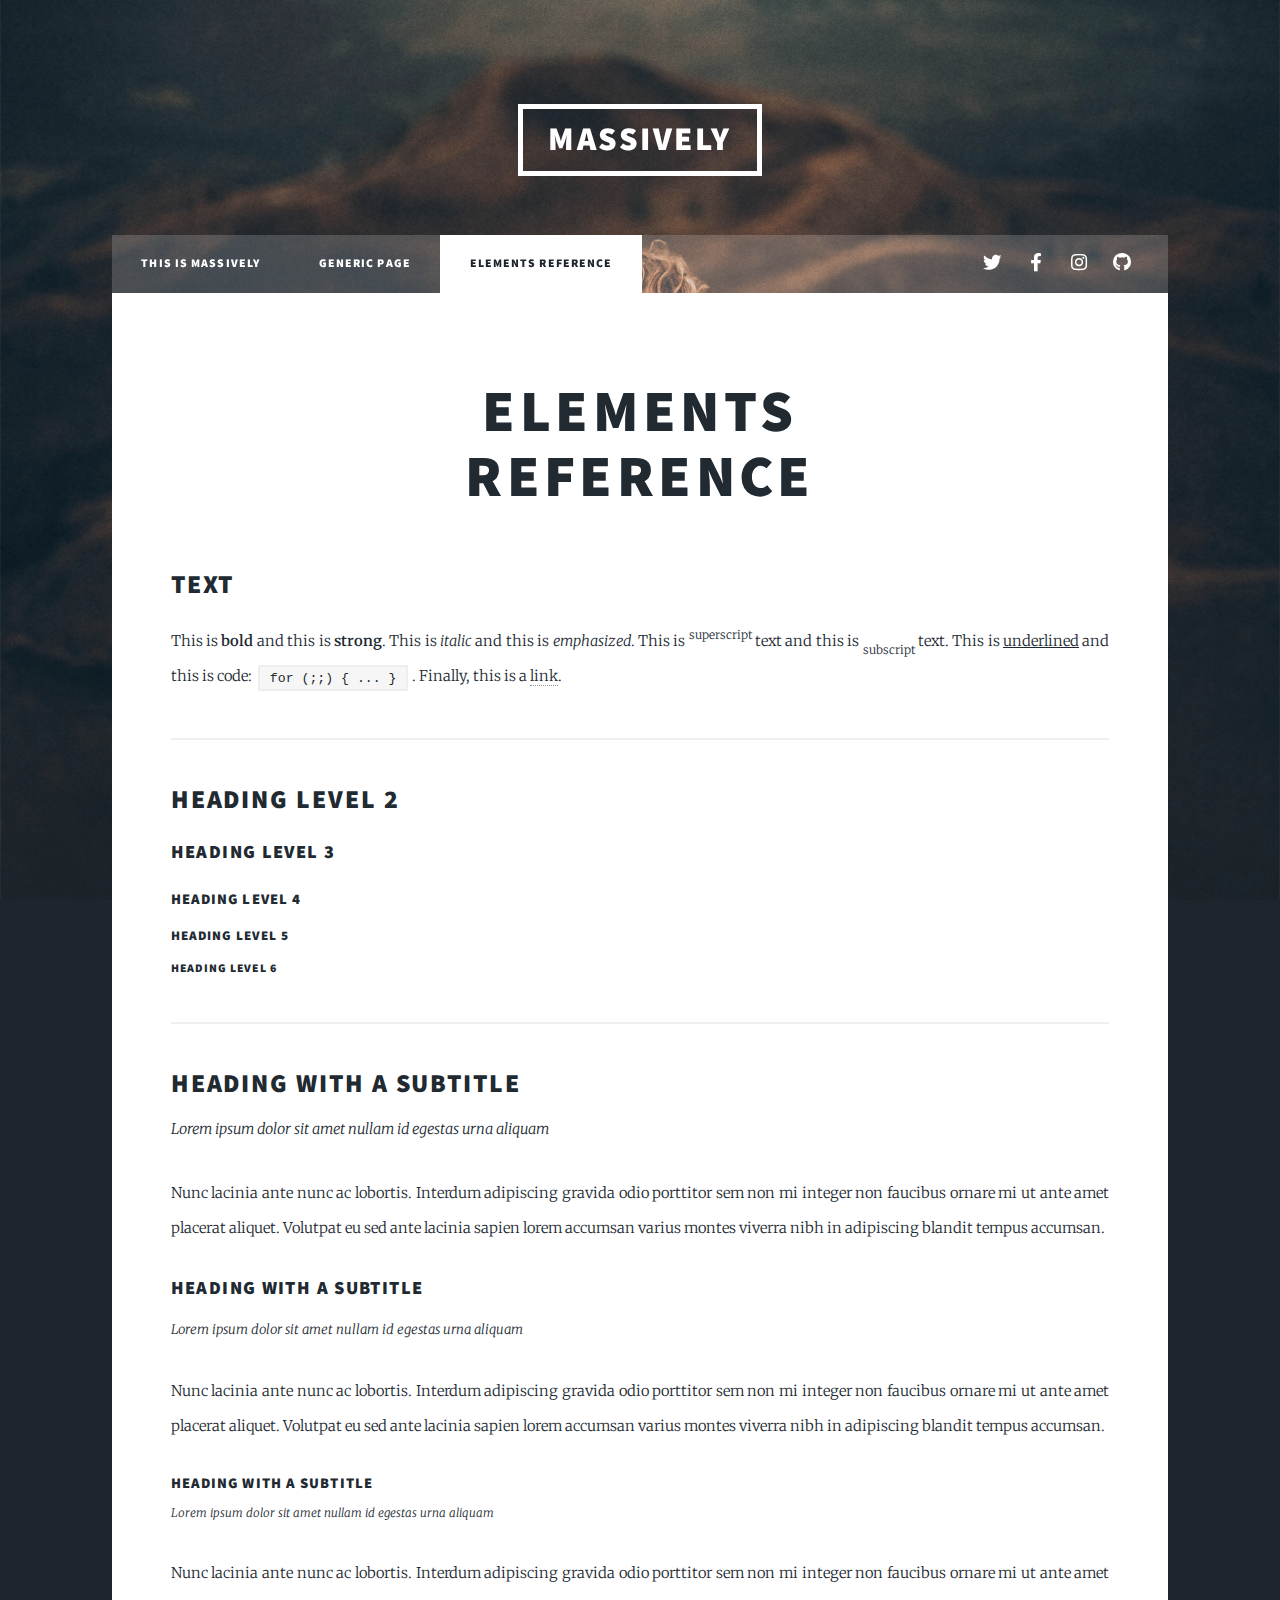
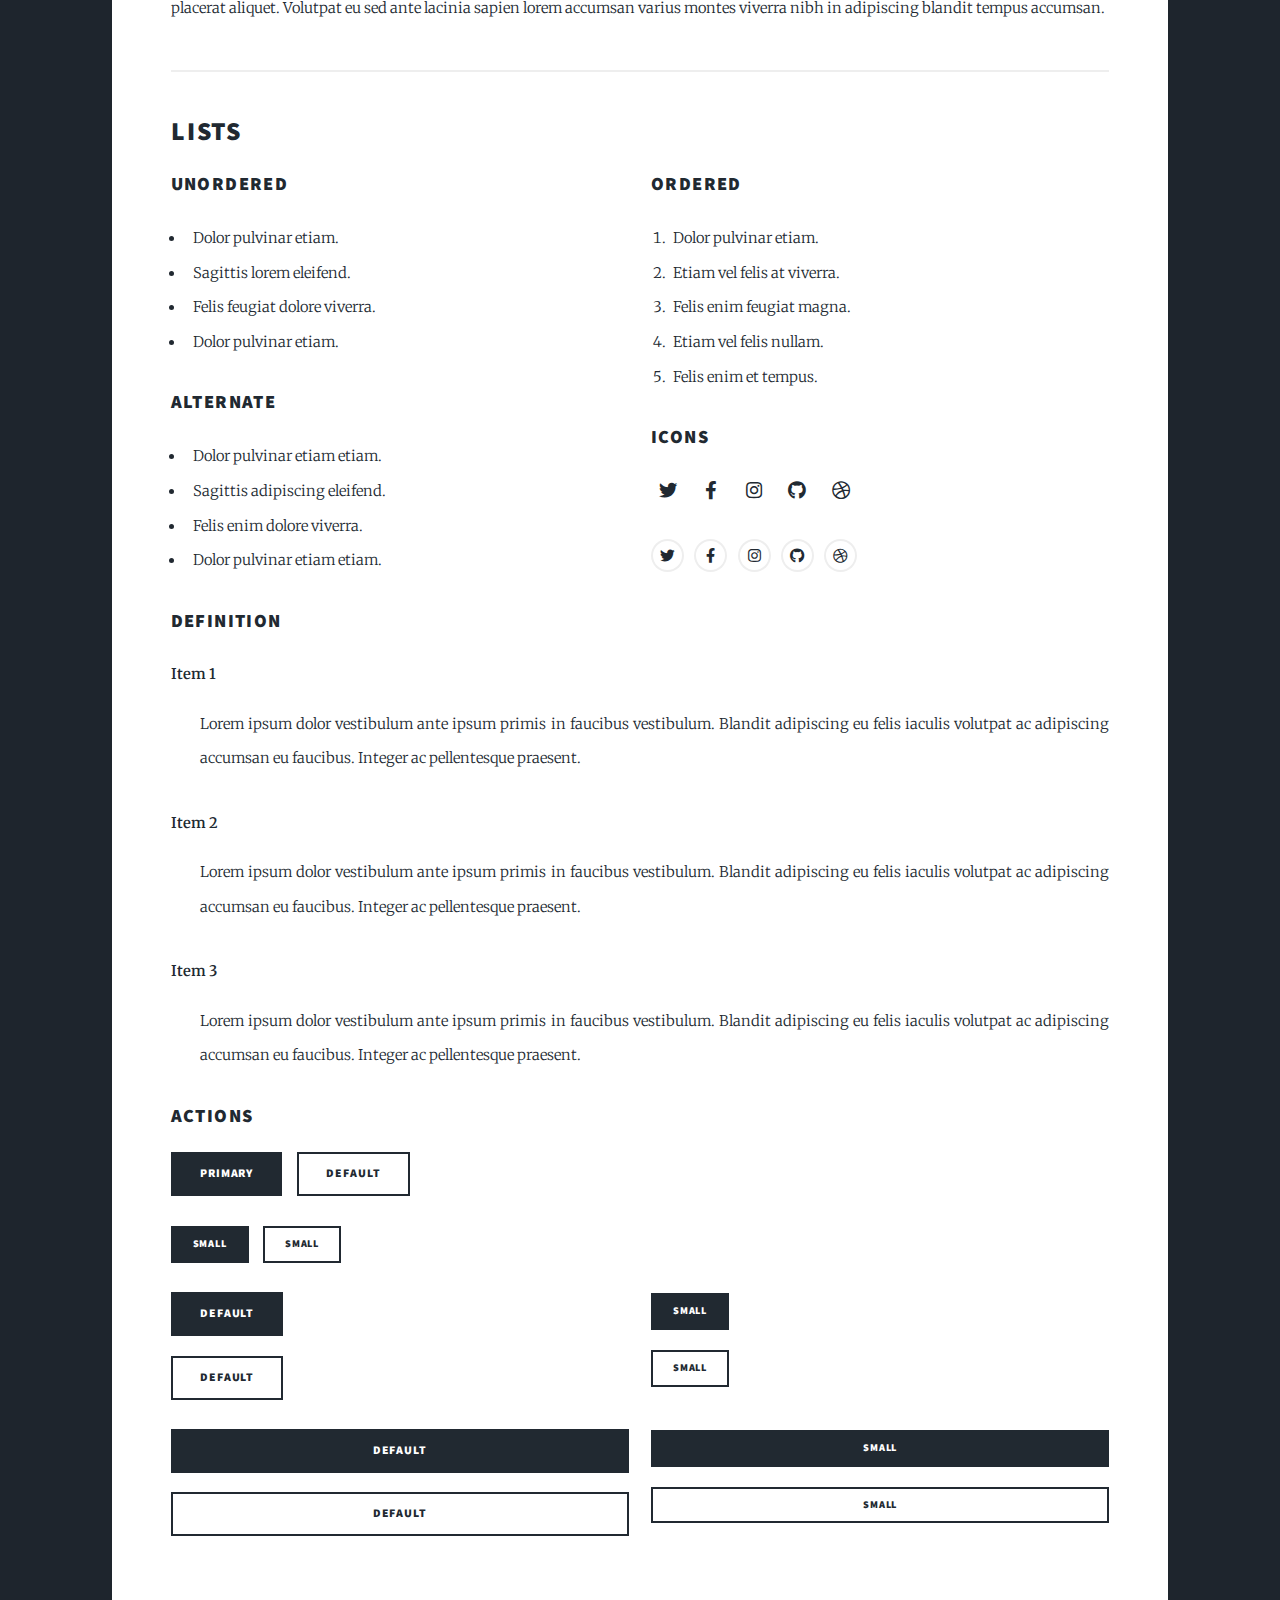
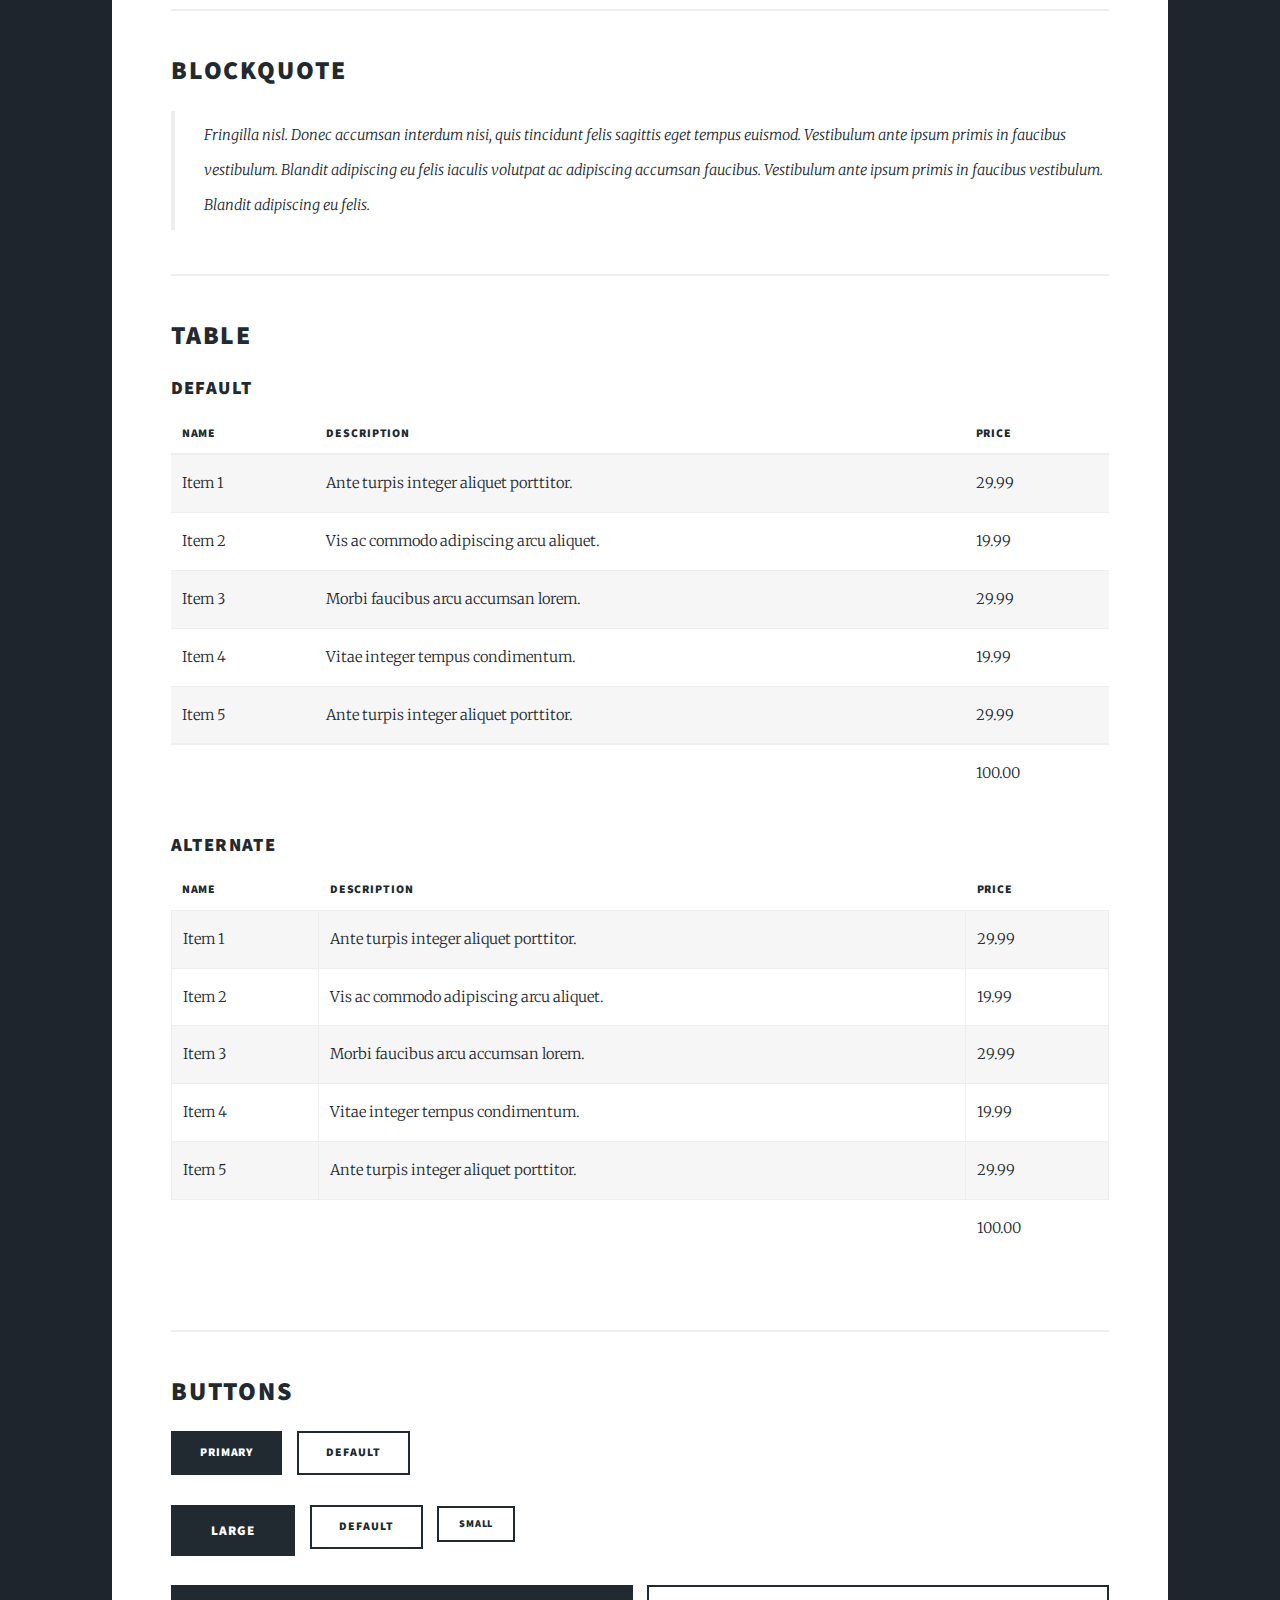
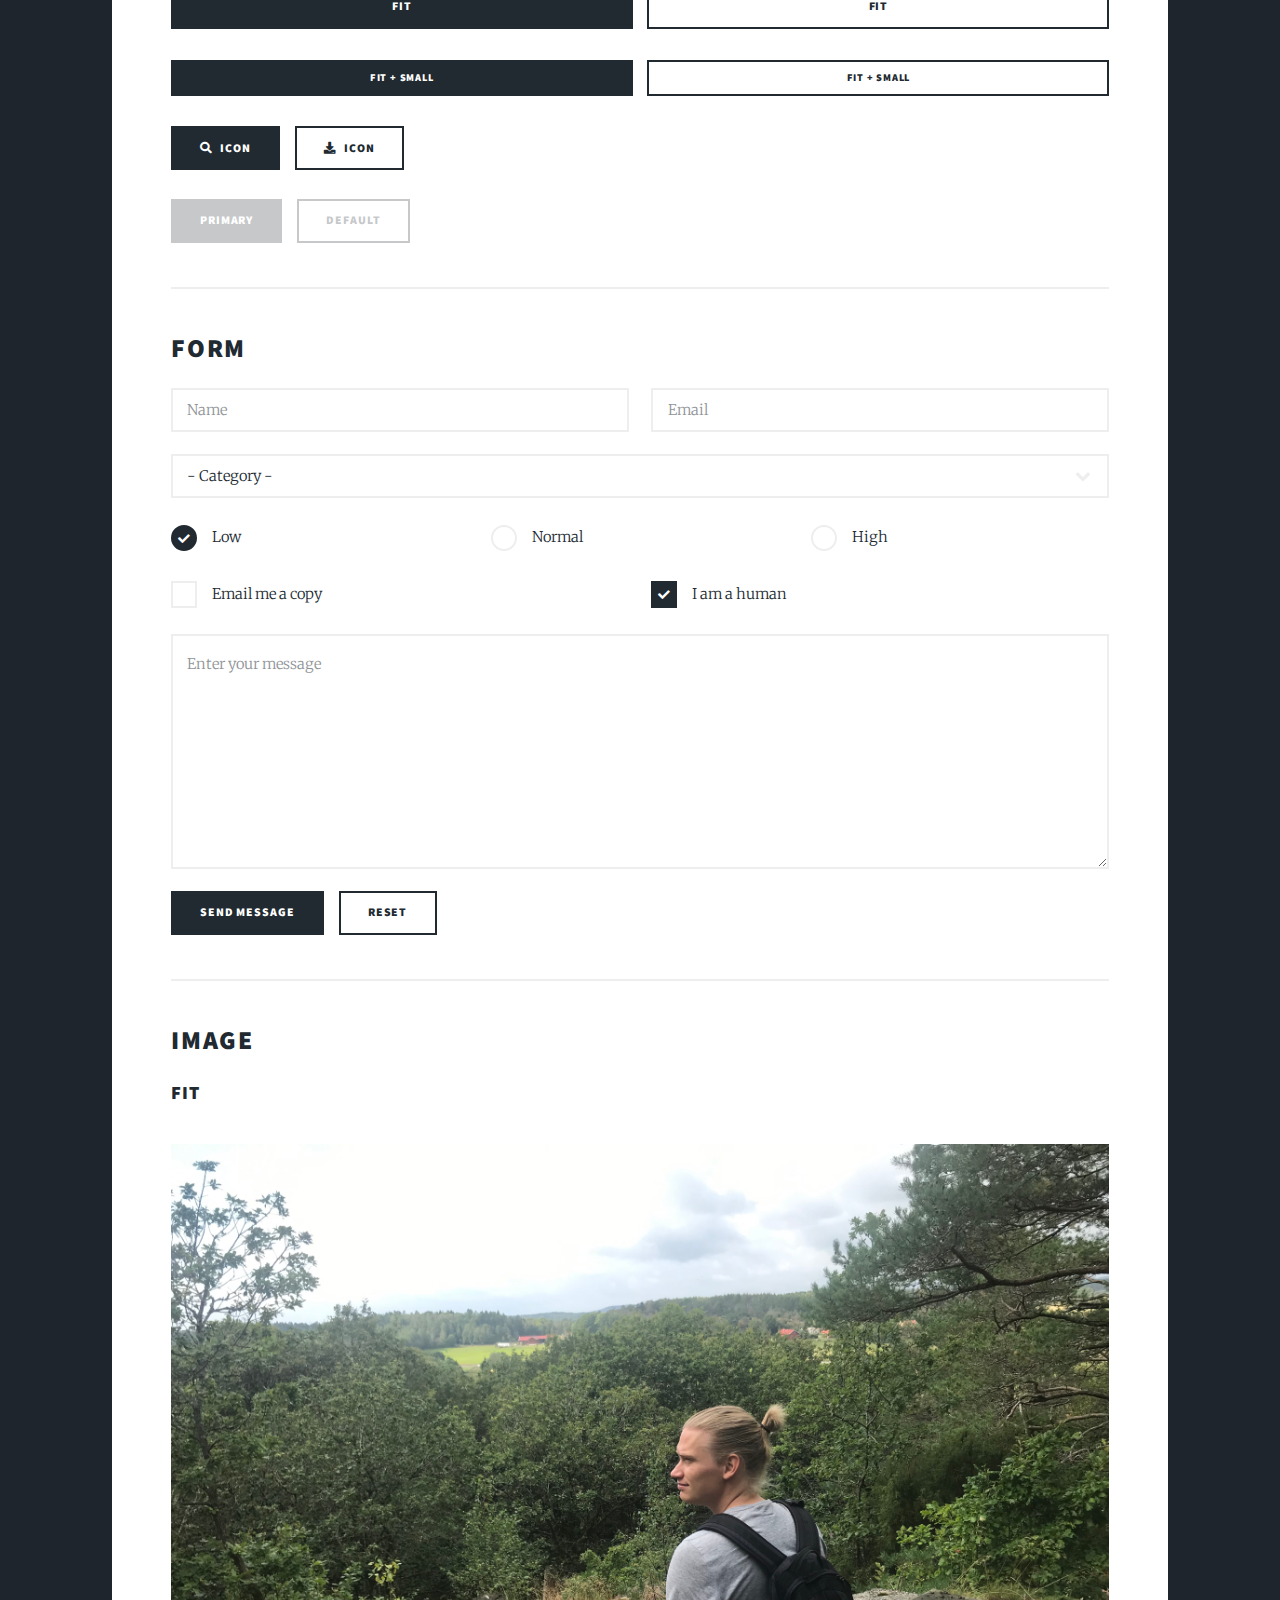
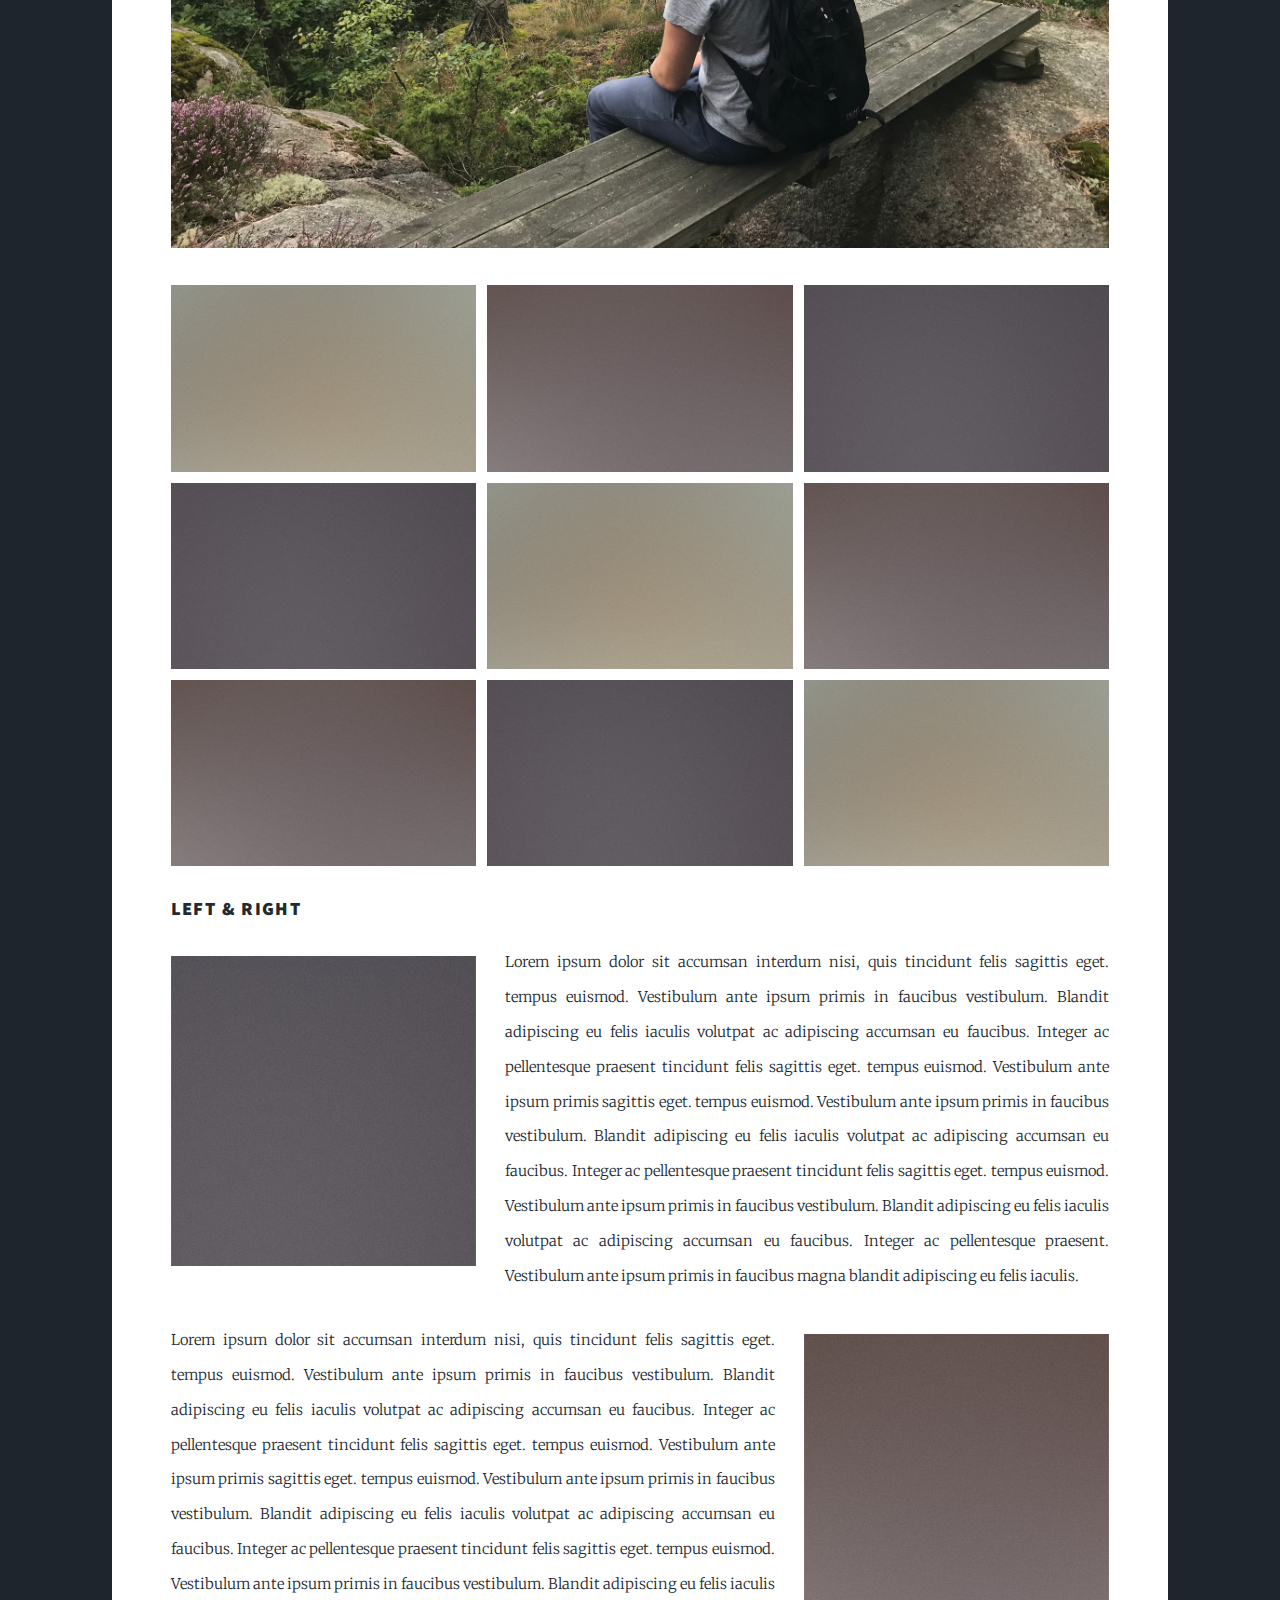
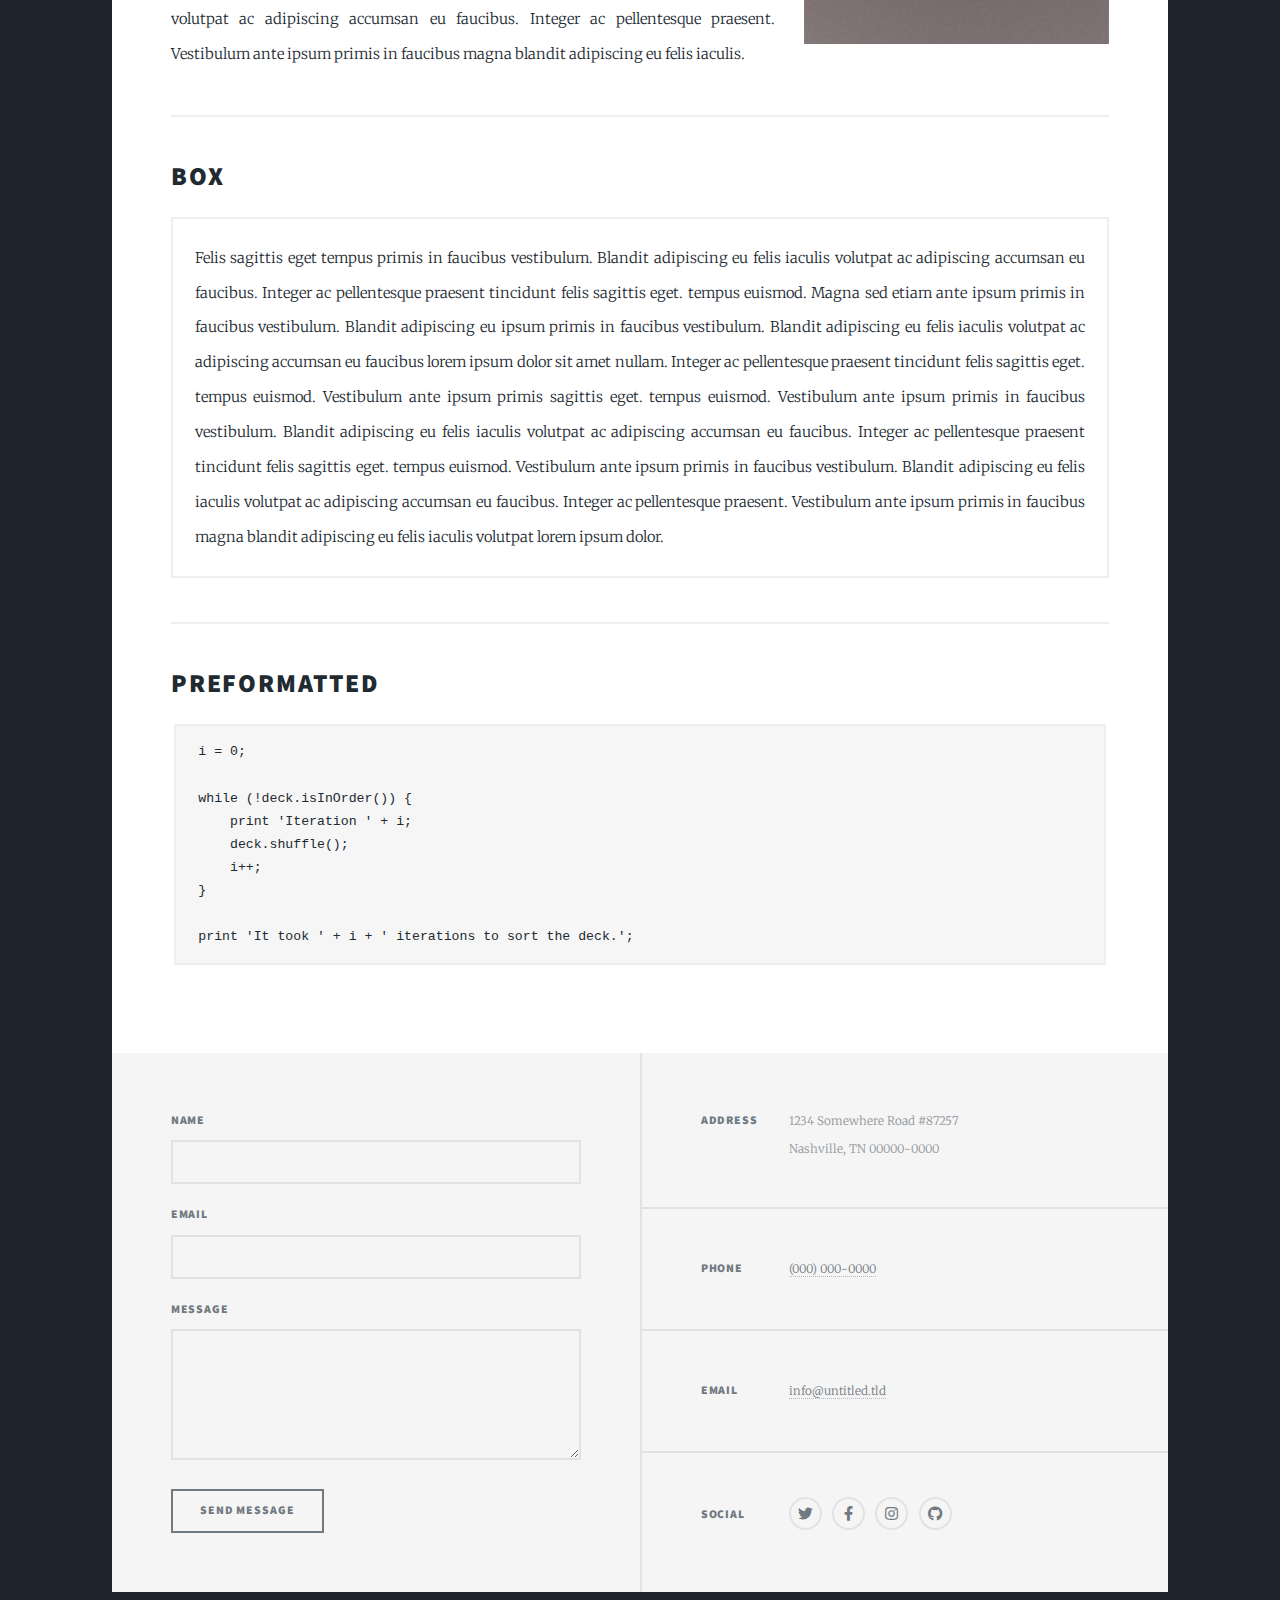
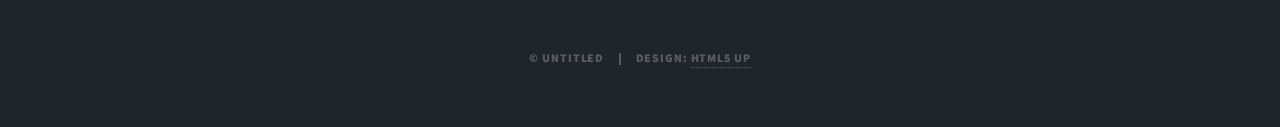
==== commit e4bab8ba: "Changed design completely to Massivley bt HTML5 Up" ====
--- a/elements.html
+++ b/elements.html
@@ -1,67 +1,70 @@
 <!DOCTYPE HTML>
 <!--
-	Alpha by HTML5 UP
-	html5up.net | @n33co
+	Massively by HTML5 UP
+	html5up.net | @ajlkn
 	Free for personal and commercial use under the CCA 3.0 license (html5up.net/license)
 -->
 <html>
 	<head>
-		<title>Elements - Alpha by HTML5 UP</title>
+		<title>Elements Reference - Massively by HTML5 UP</title>
 		<meta charset="utf-8" />
-		<meta name="viewport" content="width=device-width, initial-scale=1" />
-		<!--[if lte IE 8]><script src="assets/js/ie/html5shiv.js"></script><![endif]-->
+		<meta name="viewport" content="width=device-width, initial-scale=1, user-scalable=no" />
 		<link rel="stylesheet" href="assets/css/main.css" />
-		<!--[if lte IE 8]><link rel="stylesheet" href="assets/css/ie8.css" /><![endif]-->
+		<noscript><link rel="stylesheet" href="assets/css/noscript.css" /></noscript>
 	</head>
-	<body>
-		<div id="page-wrapper">
-
-			<!-- Header -->
-				<header id="header">
-					<h1><a href="index.html">Alpha</a> by HTML5 UP</h1>
+	<body class="is-preload">
+
+		<!-- Wrapper -->
+			<div id="wrapper">
+
+				<!-- Header -->
+					<header id="header">
+						<a href="index.html" class="logo">Massively</a>
+					</header>
+
+				<!-- Nav -->
 					<nav id="nav">
-						<ul>
-							<li><a href="index.html">Home</a></li>
-							<li>
-								<a href="#" class="icon fa-angle-down">Layouts</a>
-								<ul>
-									<li><a href="generic.html">Generic</a></li>
-									<li><a href="contact.html">Contact</a></li>
-									<li><a href="elements.html">Elements</a></li>
-									<li>
-										<a href="#">Submenu</a>
-										<ul>
-											<li><a href="#">Option One</a></li>
-											<li><a href="#">Option Two</a></li>
-											<li><a href="#">Option Three</a></li>
-											<li><a href="#">Option Four</a></li>
-										</ul>
-									</li>
-								</ul>
-							</li>
-							<li><a href="#" class="button">Sign Up</a></li>
+						<ul class="links">
+							<li><a href="index.html">This is Massively</a></li>
+							<li><a href="generic.html">Generic Page</a></li>
+							<li class="active"><a href="elements.html">Elements Reference</a></li>
+						</ul>
+						<ul class="icons">
+							<li><a href="#" class="icon brands fa-twitter"><span class="label">Twitter</span></a></li>
+							<li><a href="#" class="icon brands fa-facebook-f"><span class="label">Facebook</span></a></li>
+							<li><a href="#" class="icon brands fa-instagram"><span class="label">Instagram</span></a></li>
+							<li><a href="#" class="icon brands fa-github"><span class="label">GitHub</span></a></li>
 						</ul>
 					</nav>
-				</header>
-
-			<!-- Main -->
-				<section id="main" class="container">
-					<header>
-						<h2>Elements</h2>
-						<p>Just an assorted selection of elements.</p>
-					</header>
-					<div class="row">
-						<div class="12u">
-
-							<!-- Text -->
-								<section class="box">
-									<h3>Text</h3>
+
+				<!-- Main -->
+					<div id="main">
+
+						<!-- Post -->
+							<section class="post">
+								<header class="major">
+									<h1>Elements<br />
+									Reference</h1>
+								</header>
+
+								<!-- Text stuff -->
+									<h2>Text</h2>
 									<p>This is <b>bold</b> and this is <strong>strong</strong>. This is <i>italic</i> and this is <em>emphasized</em>.
 									This is <sup>superscript</sup> text and this is <sub>subscript</sub> text.
-									This is <u>underlined</u> and this is code: <code>for (;;) { ... }</code>. Finally, <a href="#">this is a link</a>.</p>
-
-									<hr />
-
+									This is <u>underlined</u> and this is code: <code>for (;;) { ... }</code>.
+									Finally, this is a <a href="#">link</a>.</p>
+									<hr />
+									<h2>Heading Level 2</h2>
+									<h3>Heading Level 3</h3>
+									<h4>Heading Level 4</h4>
+									<h5>Heading Level 5</h5>
+									<h6>Heading Level 6</h6>
+									<hr />
+									<header>
+										<h2>Heading with a Subtitle</h2>
+										<p>Lorem ipsum dolor sit amet nullam id egestas urna aliquam</p>
+									</header>
+									<p>Nunc lacinia ante nunc ac lobortis. Interdum adipiscing gravida odio porttitor sem non mi integer non faucibus ornare mi ut ante amet placerat aliquet. Volutpat eu sed ante lacinia sapien lorem accumsan varius montes viverra nibh in adipiscing blandit tempus accumsan.</p>
 									<header>
 										<h3>Heading with a Subtitle</h3>
 										<p>Lorem ipsum dolor sit amet nullam id egestas urna aliquam</p>
@@ -75,134 +78,123 @@
 
 									<hr />
 
-									<h2>Heading Level 2</h2>
-									<h3>Heading Level 3</h3>
-									<h4>Heading Level 4</h4>
-									<h5>Heading Level 5</h5>
-									<h6>Heading Level 6</h6>
-
-									<hr />
-
-									<h4>Blockquote</h4>
-									<blockquote>Fringilla nisl. Donec accumsan interdum nisi, quis tincidunt felis sagittis eget tempus euismod. Vestibulum ante ipsum primis in faucibus vestibulum. Blandit adipiscing eu felis iaculis volutpat ac adipiscing accumsan faucibus. Vestibulum ante ipsum primis in faucibus lorem ipsum dolor sit amet nullam adipiscing eu felis.</blockquote>
-
-									<h4>Preformatted</h4>
-									<pre>i = 0;
-
-	while (!deck.isInOrder()) {
-	    print 'Iteration ' + i;
-	    deck.shuffle();
-	    i++;
-	}
-
-	print 'It took ' + i + ' iterations to sort the deck.';
-	</pre>
-								</section>
-
-						</div>
-					</div>
-					<div class="row">
-						<div class="12u">
-
-							<!-- Lists -->
-								<section class="box">
-									<h3>Lists</h3>
+								<!-- Lists -->
+									<h2>Lists</h2>
 									<div class="row">
-										<div class="6u 12u(mobilep)">
-
-											<h4>Unordered</h4>
+										<div class="col-6 col-12-small">
+
+											<h3>Unordered</h3>
 											<ul>
-												<li>Dolor pulvinar etiam magna etiam.</li>
-												<li>Sagittis adipiscing lorem eleifend.</li>
-												<li>Felis enim feugiat dolore viverra.</li>
-											</ul>
-
-											<h4>Alternate</h4>
+												<li>Dolor pulvinar etiam.</li>
+												<li>Sagittis lorem eleifend.</li>
+												<li>Felis feugiat dolore viverra.</li>
+												<li>Dolor pulvinar etiam.</li>
+											</ul>
+
+											<h3>Alternate</h3>
 											<ul class="alt">
-												<li>Dolor pulvinar etiam magna etiam.</li>
-												<li>Sagittis adipiscing lorem eleifend.</li>
-												<li>Felis enim feugiat dolore viverra.</li>
-											</ul>
-
-										</div>
-										<div class="6u 12u(mobilep)">
-
-											<h4>Ordered</h4>
+												<li>Dolor pulvinar etiam etiam.</li>
+												<li>Sagittis adipiscing eleifend.</li>
+												<li>Felis enim dolore viverra.</li>
+												<li>Dolor pulvinar etiam etiam.</li>
+											</ul>
+
+										</div>
+										<div class="col-6 col-12-small">
+
+											<h3>Ordered</h3>
 											<ol>
-												<li>Dolor pulvinar etiam magna etiam.</li>
-												<li>Etiam vel felis at lorem sed viverra.</li>
-												<li>Felis enim feugiat dolore viverra.</li>
-												<li>Dolor pulvinar etiam magna etiam.</li>
-												<li>Etiam vel felis at lorem sed viverra.</li>
-												<li>Felis enim feugiat dolore viverra.</li>
+												<li>Dolor pulvinar etiam.</li>
+												<li>Etiam vel felis at viverra.</li>
+												<li>Felis enim feugiat magna.</li>
+												<li>Etiam vel felis nullam.</li>
+												<li>Felis enim et tempus.</li>
 											</ol>
 
-											<h4>Icons</h4>
+											<h3>Icons</h3>
 											<ul class="icons">
-												<li><a href="#" class="icon fa-twitter"><span class="label">Twitter</span></a></li>
-												<li><a href="#" class="icon fa-facebook"><span class="label">Facebook</span></a></li>
-												<li><a href="#" class="icon fa-instagram"><span class="label">Instagram</span></a></li>
-												<li><a href="#" class="icon fa-github"><span class="label">Github</span></a></li>
-												<li><a href="#" class="icon fa-dribbble"><span class="label">Dribbble</span></a></li>
-												<li><a href="#" class="icon fa-tumblr"><span class="label">Tumblr</span></a></li>
-											</ul>
-
-										</div>
-									</div>
-
-									<h4>Actions</h4>
+												<li><a href="#" class="icon brands fa-twitter"><span class="label">Twitter</span></a></li>
+												<li><a href="#" class="icon brands fa-facebook-f"><span class="label">Facebook</span></a></li>
+												<li><a href="#" class="icon brands fa-instagram"><span class="label">Instagram</span></a></li>
+												<li><a href="#" class="icon brands fa-github"><span class="label">Github</span></a></li>
+												<li><a href="#" class="icon brands fa-dribbble"><span class="label">Dribbble</span></a></li>
+											</ul>
+											<ul class="icons alt">
+												<li><a href="#" class="icon brands alt fa-twitter"><span class="label">Twitter</span></a></li>
+												<li><a href="#" class="icon brands alt fa-facebook-f"><span class="label">Facebook</span></a></li>
+												<li><a href="#" class="icon brands alt fa-instagram"><span class="label">Instagram</span></a></li>
+												<li><a href="#" class="icon brands alt fa-github"><span class="label">Github</span></a></li>
+												<li><a href="#" class="icon brands alt fa-dribbble"><span class="label">Dribbble</span></a></li>
+											</ul>
+
+										</div>
+									</div>
+									<h3>Definition</h3>
+									<dl>
+										<dt>Item 1</dt>
+										<dd>
+											<p>Lorem ipsum dolor vestibulum ante ipsum primis in faucibus vestibulum. Blandit adipiscing eu felis iaculis volutpat ac adipiscing accumsan eu faucibus. Integer ac pellentesque praesent.</p>
+										</dd>
+										<dt>Item 2</dt>
+										<dd>
+											<p>Lorem ipsum dolor vestibulum ante ipsum primis in faucibus vestibulum. Blandit adipiscing eu felis iaculis volutpat ac adipiscing accumsan eu faucibus. Integer ac pellentesque praesent.</p>
+										</dd>
+										<dt>Item 3</dt>
+										<dd>
+											<p>Lorem ipsum dolor vestibulum ante ipsum primis in faucibus vestibulum. Blandit adipiscing eu felis iaculis volutpat ac adipiscing accumsan eu faucibus. Integer ac pellentesque praesent.</p>
+										</dd>
+									</dl>
+
+									<h3>Actions</h3>
 									<ul class="actions">
-										<li><a href="#" class="button special">Default</a></li>
+										<li><a href="#" class="button primary">Primary</a></li>
 										<li><a href="#" class="button">Default</a></li>
-										<li><a href="#" class="button alt">Default</a></li>
 									</ul>
 									<ul class="actions small">
-										<li><a href="#" class="button special small">Small</a></li>
+										<li><a href="#" class="button primary small">Small</a></li>
 										<li><a href="#" class="button small">Small</a></li>
-										<li><a href="#" class="button alt small">Small</a></li>
 									</ul>
 									<div class="row">
-										<div class="3u 6u(narrower) 12u$(mobilep)">
-											<ul class="actions vertical">
-												<li><a href="#" class="button special">Default</a></li>
+										<div class="col-6 col-12-small">
+											<ul class="actions stacked">
+												<li><a href="#" class="button primary">Default</a></li>
 												<li><a href="#" class="button">Default</a></li>
-												<li><a href="#" class="button alt">Default</a></li>
-											</ul>
-										</div>
-										<div class="3u 6u$(narrower) 12u$(mobilep)">
-											<ul class="actions vertical small">
-												<li><a href="#" class="button special small">Small</a></li>
+											</ul>
+										</div>
+										<div class="col-6 col-12-small">
+											<ul class="actions stacked">
+												<li><a href="#" class="button primary small">Small</a></li>
 												<li><a href="#" class="button small">Small</a></li>
-												<li><a href="#" class="button alt small">Small</a></li>
-											</ul>
-										</div>
-										<div class="3u 6u(narrower) 12u$(mobilep)">
-											<ul class="actions vertical">
-												<li><a href="#" class="button special fit">Default</a></li>
+											</ul>
+										</div>
+									</div>
+									<div class="row">
+										<div class="col-6 col-12-small">
+											<ul class="actions stacked">
+												<li><a href="#" class="button primary fit">Default</a></li>
 												<li><a href="#" class="button fit">Default</a></li>
-												<li><a href="#" class="button alt fit">Default</a></li>
-											</ul>
-										</div>
-										<div class="3u 6u$(narrower) 12u$(mobilep)">
-											<ul class="actions vertical small">
-												<li><a href="#" class="button special small fit">Small</a></li>
+											</ul>
+										</div>
+										<div class="col-6 col-12-small">
+											<ul class="actions stacked">
+												<li><a href="#" class="button primary small fit">Small</a></li>
 												<li><a href="#" class="button small fit">Small</a></li>
-												<li><a href="#" class="button alt small fit">Small</a></li>
-											</ul>
-										</div>
-									</div>
-								</section>
-
-						</div>
-					</div>
-					<div class="row">
-						<div class="12u">
-
-							<!-- Table -->
-								<section class="box">
-									<h3>Table</h3>
-
-									<h4>Default</h4>
+											</ul>
+										</div>
+									</div>
+
+									<hr />
+
+								<!-- Blockquote -->
+									<h2>Blockquote</h2>
+									<blockquote>Fringilla nisl. Donec accumsan interdum nisi, quis tincidunt felis sagittis eget tempus euismod. Vestibulum ante ipsum primis in faucibus vestibulum. Blandit adipiscing eu felis iaculis volutpat ac adipiscing accumsan faucibus. Vestibulum ante ipsum primis in faucibus vestibulum. Blandit adipiscing eu felis.</blockquote>
+
+									<hr />
+
+								<!-- Table -->
+									<h2>Table</h2>
+
+									<h3>Default</h3>
 									<div class="table-wrapper">
 										<table>
 											<thead>
@@ -214,27 +206,27 @@
 											</thead>
 											<tbody>
 												<tr>
-													<td>Something</td>
+													<td>Item 1</td>
 													<td>Ante turpis integer aliquet porttitor.</td>
 													<td>29.99</td>
 												</tr>
 												<tr>
-													<td>Nothing</td>
+													<td>Item 2</td>
 													<td>Vis ac commodo adipiscing arcu aliquet.</td>
 													<td>19.99</td>
 												</tr>
 												<tr>
-													<td>Something</td>
+													<td>Item 3</td>
 													<td> Morbi faucibus arcu accumsan lorem.</td>
 													<td>29.99</td>
 												</tr>
 												<tr>
-													<td>Nothing</td>
+													<td>Item 4</td>
 													<td>Vitae integer tempus condimentum.</td>
 													<td>19.99</td>
 												</tr>
 												<tr>
-													<td>Something</td>
+													<td>Item 5</td>
 													<td>Ante turpis integer aliquet porttitor.</td>
 													<td>29.99</td>
 												</tr>
@@ -248,7 +240,7 @@
 										</table>
 									</div>
 
-									<h4>Alternate</h4>
+									<h3>Alternate</h3>
 									<div class="table-wrapper">
 										<table class="alt">
 											<thead>
@@ -260,27 +252,27 @@
 											</thead>
 											<tbody>
 												<tr>
-													<td>Something</td>
+													<td>Item 1</td>
 													<td>Ante turpis integer aliquet porttitor.</td>
 													<td>29.99</td>
 												</tr>
 												<tr>
-													<td>Nothing</td>
+													<td>Item 2</td>
 													<td>Vis ac commodo adipiscing arcu aliquet.</td>
 													<td>19.99</td>
 												</tr>
 												<tr>
-													<td>Something</td>
+													<td>Item 3</td>
 													<td> Morbi faucibus arcu accumsan lorem.</td>
 													<td>29.99</td>
 												</tr>
 												<tr>
-													<td>Nothing</td>
+													<td>Item 4</td>
 													<td>Vitae integer tempus condimentum.</td>
 													<td>19.99</td>
 												</tr>
 												<tr>
-													<td>Something</td>
+													<td>Item 5</td>
 													<td>Ante turpis integer aliquet porttitor.</td>
 													<td>29.99</td>
 												</tr>
@@ -293,192 +285,213 @@
 											</tfoot>
 										</table>
 									</div>
-								</section>
-
-						</div>
+
+									<hr />
+
+								<!-- Buttons -->
+									<h2>Buttons</h2>
+									<ul class="actions">
+										<li><a href="#" class="button primary">Primary</a></li>
+										<li><a href="#" class="button">Default</a></li>
+									</ul>
+									<ul class="actions">
+										<li><a href="#" class="button primary large">Large</a></li>
+										<li><a href="#" class="button">Default</a></li>
+										<li><a href="#" class="button small">Small</a></li>
+									</ul>
+									<ul class="actions fit">
+										<li><a href="#" class="button primary fit">Fit</a></li>
+										<li><a href="#" class="button fit">Fit</a></li>
+									</ul>
+									<ul class="actions fit small">
+										<li><a href="#" class="button primary fit small">Fit + Small</a></li>
+										<li><a href="#" class="button fit small">Fit + Small</a></li>
+									</ul>
+									<ul class="actions">
+										<li><a href="#" class="button primary icon solid fa-search">Icon</a></li>
+										<li><a href="#" class="button icon solid fa-download">Icon</a></li>
+									</ul>
+									<ul class="actions">
+										<li><span class="button primary disabled">Primary</span></li>
+										<li><span class="button disabled">Default</span></li>
+									</ul>
+
+									<hr />
+
+								<!-- Form -->
+									<h2>Form</h2>
+
+									<form method="post" action="#">
+										<div class="row gtr-uniform">
+											<div class="col-6 col-12-xsmall">
+												<input type="text" name="demo-name" id="demo-name" value="" placeholder="Name" />
+											</div>
+											<div class="col-6 col-12-xsmall">
+												<input type="email" name="demo-email" id="demo-email" value="" placeholder="Email" />
+											</div>
+											<!-- Break -->
+											<div class="col-12">
+												<select name="demo-category" id="demo-category">
+													<option value="">- Category -</option>
+													<option value="1">Manufacturing</option>
+													<option value="1">Shipping</option>
+													<option value="1">Administration</option>
+													<option value="1">Human Resources</option>
+												</select>
+											</div>
+											<!-- Break -->
+											<div class="col-4 col-12-small">
+												<input type="radio" id="demo-priority-low" name="demo-priority" checked>
+												<label for="demo-priority-low">Low</label>
+											</div>
+											<div class="col-4 col-12-small">
+												<input type="radio" id="demo-priority-normal" name="demo-priority">
+												<label for="demo-priority-normal">Normal</label>
+											</div>
+											<div class="col-4 col-12-small">
+												<input type="radio" id="demo-priority-high" name="demo-priority">
+												<label for="demo-priority-high">High</label>
+											</div>
+											<!-- Break -->
+											<div class="col-6 col-12-small">
+												<input type="checkbox" id="demo-copy" name="demo-copy">
+												<label for="demo-copy">Email me a copy</label>
+											</div>
+											<div class="col-6 col-12-small">
+												<input type="checkbox" id="demo-human" name="demo-human" checked>
+												<label for="demo-human">I am a human</label>
+											</div>
+											<!-- Break -->
+											<div class="col-12">
+												<textarea name="demo-message" id="demo-message" placeholder="Enter your message" rows="6"></textarea>
+											</div>
+											<!-- Break -->
+											<div class="col-12">
+												<ul class="actions">
+													<li><input type="submit" value="Send Message" class="primary" /></li>
+													<li><input type="reset" value="Reset" /></li>
+												</ul>
+											</div>
+										</div>
+									</form>
+
+									<hr />
+
+								<!-- Image -->
+									<h2>Image</h2>
+
+									<h3>Fit</h3>
+									<span class="image fit"><img src="images/pic01.jpg" alt="" /></span>
+									<div class="box alt">
+										<div class="row gtr-50 gtr-uniform">
+											<div class="col-4"><span class="image fit"><img src="images/pic02.jpg" alt="" /></span></div>
+											<div class="col-4"><span class="image fit"><img src="images/pic03.jpg" alt="" /></span></div>
+											<div class="col-4"><span class="image fit"><img src="images/pic04.jpg" alt="" /></span></div>
+											<!-- Break -->
+											<div class="col-4"><span class="image fit"><img src="images/pic04.jpg" alt="" /></span></div>
+											<div class="col-4"><span class="image fit"><img src="images/pic02.jpg" alt="" /></span></div>
+											<div class="col-4"><span class="image fit"><img src="images/pic03.jpg" alt="" /></span></div>
+											<!-- Break -->
+											<div class="col-4"><span class="image fit"><img src="images/pic03.jpg" alt="" /></span></div>
+											<div class="col-4"><span class="image fit"><img src="images/pic04.jpg" alt="" /></span></div>
+											<div class="col-4"><span class="image fit"><img src="images/pic02.jpg" alt="" /></span></div>
+										</div>
+									</div>
+
+									<h3>Left &amp; Right</h3>
+									<p><span class="image left"><img src="images/pic08.jpg" alt="" /></span>Lorem ipsum dolor sit accumsan interdum nisi, quis tincidunt felis sagittis eget. tempus euismod. Vestibulum ante ipsum primis in faucibus vestibulum. Blandit adipiscing eu felis iaculis volutpat ac adipiscing accumsan eu faucibus. Integer ac pellentesque praesent tincidunt felis sagittis eget. tempus euismod. Vestibulum ante ipsum primis sagittis eget. tempus euismod. Vestibulum ante ipsum primis in faucibus vestibulum. Blandit adipiscing eu felis iaculis volutpat ac adipiscing accumsan eu faucibus. Integer ac pellentesque praesent tincidunt felis sagittis eget. tempus euismod. Vestibulum ante ipsum primis in faucibus vestibulum. Blandit adipiscing eu felis iaculis volutpat ac adipiscing accumsan eu faucibus. Integer ac pellentesque praesent. Vestibulum ante ipsum primis in faucibus magna blandit adipiscing eu felis iaculis.</p>
+									<p><span class="image right"><img src="images/pic09.jpg" alt="" /></span>Lorem ipsum dolor sit accumsan interdum nisi, quis tincidunt felis sagittis eget. tempus euismod. Vestibulum ante ipsum primis in faucibus vestibulum. Blandit adipiscing eu felis iaculis volutpat ac adipiscing accumsan eu faucibus. Integer ac pellentesque praesent tincidunt felis sagittis eget. tempus euismod. Vestibulum ante ipsum primis sagittis eget. tempus euismod. Vestibulum ante ipsum primis in faucibus vestibulum. Blandit adipiscing eu felis iaculis volutpat ac adipiscing accumsan eu faucibus. Integer ac pellentesque praesent tincidunt felis sagittis eget. tempus euismod. Vestibulum ante ipsum primis in faucibus vestibulum. Blandit adipiscing eu felis iaculis volutpat ac adipiscing accumsan eu faucibus. Integer ac pellentesque praesent. Vestibulum ante ipsum primis in faucibus magna blandit adipiscing eu felis iaculis.</p>
+
+									<hr />
+
+								<!-- Box -->
+									<h2>Box</h2>
+									<div class="box">
+										<p>Felis sagittis eget tempus primis in faucibus vestibulum. Blandit adipiscing eu felis iaculis volutpat ac adipiscing accumsan eu faucibus. Integer ac pellentesque praesent tincidunt felis sagittis eget. tempus euismod. Magna sed etiam ante ipsum primis in faucibus vestibulum. Blandit adipiscing eu ipsum primis in faucibus vestibulum. Blandit adipiscing eu felis iaculis volutpat ac adipiscing accumsan eu faucibus lorem ipsum dolor sit amet nullam. Integer ac pellentesque praesent tincidunt felis sagittis eget. tempus euismod. Vestibulum ante ipsum primis sagittis eget. tempus euismod. Vestibulum ante ipsum primis in faucibus vestibulum. Blandit adipiscing eu felis iaculis volutpat ac adipiscing accumsan eu faucibus. Integer ac pellentesque praesent tincidunt felis sagittis eget. tempus euismod. Vestibulum ante ipsum primis in faucibus vestibulum. Blandit adipiscing eu felis iaculis volutpat ac adipiscing accumsan eu faucibus. Integer ac pellentesque praesent. Vestibulum ante ipsum primis in faucibus magna blandit adipiscing eu felis iaculis volutpat lorem ipsum dolor.</p>
+									</div>
+
+									<hr />
+
+								<!-- Preformatted Code -->
+									<h2>Preformatted</h2>
+									<pre><code>i = 0;
+
+while (!deck.isInOrder()) {
+    print 'Iteration ' + i;
+    deck.shuffle();
+    i++;
+}
+
+print 'It took ' + i + ' iterations to sort the deck.';
+</code></pre>
+
+							</section>
+
 					</div>
-					<div class="row">
-						<div class="12u">
-
-							<!-- Buttons -->
-								<section class="box">
-									<h3>Buttons</h3>
-									<ul class="actions">
-										<li><a href="#" class="button special">Special</a></li>
-										<li><a href="#" class="button">Default</a></li>
-										<li><a href="#" class="button alt">Alternate</a></li>
-									</ul>
-									<ul class="actions">
-										<li><a href="#" class="button special big">Big</a></li>
-										<li><a href="#" class="button">Default</a></li>
-										<li><a href="#" class="button alt small">Small</a></li>
-									</ul>
-									<ul class="actions fit">
-										<li><a href="#" class="button special fit">Fit</a></li>
-										<li><a href="#" class="button fit">Fit</a></li>
-										<li><a href="#" class="button alt fit">Fit</a></li>
-									</ul>
-									<ul class="actions fit small">
-										<li><a href="#" class="button special fit small">Fit + Small</a></li>
-										<li><a href="#" class="button fit small">Fit + Small</a></li>
-										<li><a href="#" class="button alt fit small">Fit + Small</a></li>
-									</ul>
-									<ul class="actions">
-										<li><a href="#" class="button special icon fa-search">Icon</a></li>
-										<li><a href="#" class="button icon fa-download">Icon</a></li>
-										<li><a href="#" class="button alt icon fa-check">Icon</a></li>
-									</ul>
-									<ul class="actions">
-										<li><span class="button special disabled">Special</span></li>
-										<li><span class="button disabled">Default</span></li>
-										<li><span class="button alt disabled">Alternate</span></li>
-									</ul>
-								</section>
-
-						</div>
+
+				<!-- Footer -->
+					<footer id="footer">
+						<section>
+							<form method="post" action="#">
+								<div class="fields">
+									<div class="field">
+										<label for="name">Name</label>
+										<input type="text" name="name" id="name" />
+									</div>
+									<div class="field">
+										<label for="email">Email</label>
+										<input type="text" name="email" id="email" />
+									</div>
+									<div class="field">
+										<label for="message">Message</label>
+										<textarea name="message" id="message" rows="3"></textarea>
+									</div>
+								</div>
+								<ul class="actions">
+									<li><input type="submit" value="Send Message" /></li>
+								</ul>
+							</form>
+						</section>
+						<section class="split contact">
+							<section class="alt">
+								<h3>Address</h3>
+								<p>1234 Somewhere Road #87257<br />
+								Nashville, TN 00000-0000</p>
+							</section>
+							<section>
+								<h3>Phone</h3>
+								<p><a href="#">(000) 000-0000</a></p>
+							</section>
+							<section>
+								<h3>Email</h3>
+								<p><a href="#">info@untitled.tld</a></p>
+							</section>
+							<section>
+								<h3>Social</h3>
+								<ul class="icons alt">
+									<li><a href="#" class="icon brands alt fa-twitter"><span class="label">Twitter</span></a></li>
+									<li><a href="#" class="icon brands alt fa-facebook-f"><span class="label">Facebook</span></a></li>
+									<li><a href="#" class="icon brands alt fa-instagram"><span class="label">Instagram</span></a></li>
+									<li><a href="#" class="icon brands alt fa-github"><span class="label">GitHub</span></a></li>
+								</ul>
+							</section>
+						</section>
+					</footer>
+
+				<!-- Copyright -->
+					<div id="copyright">
+						<ul><li>&copy; Untitled</li><li>Design: <a href="https://html5up.net">HTML5 UP</a></li></ul>
 					</div>
-					<div class="row">
-						<div class="12u">
-
-							<!-- Form -->
-								<section class="box">
-									<h3>Form</h3>
-									<form method="post" action="#">
-										<div class="row uniform 50%">
-											<div class="6u 12u(mobilep)">
-												<input type="text" name="name" id="name" value="" placeholder="Name" />
-											</div>
-											<div class="6u 12u(mobilep)">
-												<input type="email" name="email" id="email" value="" placeholder="Email" />
-											</div>
-										</div>
-										<div class="row uniform 50%">
-											<div class="12u">
-												<div class="select-wrapper">
-													<select name="category" id="category">
-														<option value="">- Category -</option>
-														<option value="1">Manufacturing</option>
-														<option value="1">Shipping</option>
-														<option value="1">Administration</option>
-														<option value="1">Human Resources</option>
-													</select>
-												</div>
-											</div>
-										</div>
-										<div class="row uniform 50%">
-											<div class="4u 12u(narrower)">
-												<input type="radio" id="priority-low" name="priority" checked>
-												<label for="priority-low">Low Priority</label>
-											</div>
-											<div class="4u 12u(narrower)">
-												<input type="radio" id="priority-normal" name="priority">
-												<label for="priority-normal">Normal Priority</label>
-											</div>
-											<div class="4u 12u(narrower)">
-												<input type="radio" id="priority-high" name="priority">
-												<label for="priority-high">High Priority</label>
-											</div>
-										</div>
-										<div class="row uniform 50%">
-											<div class="6u 12u(narrower)">
-												<input type="checkbox" id="copy" name="copy">
-												<label for="copy">Email me a copy of this message</label>
-											</div>
-											<div class="6u 12u(narrower)">
-												<input type="checkbox" id="human" name="human" checked>
-												<label for="human">I am a human and not a robot</label>
-											</div>
-										</div>
-										<div class="row uniform 50%">
-											<div class="12u">
-												<textarea name="message" id="message" placeholder="Enter your message" rows="6"></textarea>
-											</div>
-										</div>
-										<div class="row uniform">
-											<div class="12u">
-												<ul class="actions">
-													<li><input type="submit" value="Send Message" /></li>
-													<li><input type="reset" value="Reset" class="alt" /></li>
-												</ul>
-											</div>
-										</div>
-									</form>
-
-									<hr />
-
-									<form method="post" action="#">
-										<div class="row uniform 50%">
-											<div class="9u 12u(mobilep)">
-												<input type="text" name="query" id="query" value="" placeholder="Query" />
-											</div>
-											<div class="3u 12u(mobilep)">
-												<input type="submit" value="Search" class="fit" />
-											</div>
-										</div>
-									</form>
-								</section>
-
-						</div>
-					</div>
-					<div class="row">
-						<div class="12u">
-
-							<!-- Image -->
-								<section class="box">
-									<h3>Image</h3>
-									<h4>Fit</h4>
-									<span class="image fit"><img src="images/pic04.jpg" alt="" /></span>
-									<div class="box alt">
-										<div class="row no-collapse 50% uniform">
-											<div class="4u"><span class="image fit"><img src="images/pic04.jpg" alt="" /></span></div>
-											<div class="4u"><span class="image fit"><img src="images/pic04.jpg" alt="" /></span></div>
-											<div class="4u"><span class="image fit"><img src="images/pic04.jpg" alt="" /></span></div>
-										</div>
-										<div class="row no-collapse 50% uniform">
-											<div class="4u"><span class="image fit"><img src="images/pic04.jpg" alt="" /></span></div>
-											<div class="4u"><span class="image fit"><img src="images/pic04.jpg" alt="" /></span></div>
-											<div class="4u"><span class="image fit"><img src="images/pic04.jpg" alt="" /></span></div>
-										</div>
-										<div class="row no-collapse 50% uniform">
-											<div class="4u"><span class="image fit"><img src="images/pic04.jpg" alt="" /></span></div>
-											<div class="4u"><span class="image fit"><img src="images/pic04.jpg" alt="" /></span></div>
-											<div class="4u"><span class="image fit"><img src="images/pic04.jpg" alt="" /></span></div>
-										</div>
-									</div>
-
-									<h4>Left &amp; Right</h4>
-									<p><span class="image left"><img src="images/pic05.jpg" alt="" /></span>Fringilla nisl. Donec accumsan interdum nisi, quis tincidunt felis sagittis eget. tempus euismod. Vestibulum ante ipsum primis in faucibus vestibulum. Blandit adipiscing eu felis iaculis volutpat ac adipiscing accumsan eu faucibus. Integer ac pellentesque praesent tincidunt felis sagittis eget. tempus euismod. Vestibulum ante ipsum primis in faucibus vestibulum. Blandit adipiscing eu felis iaculis volutpat ac adipiscing accumsan eu faucibus. Integer ac pellentesque praesent. Donec accumsan interdum nisi, quis tincidunt felis sagittis eget. tempus euismod. Vestibulum ante ipsum primis in faucibus vestibulum. Blandit adipiscing eu felis iaculis volutpat ac adipiscing accumsan eu faucibus. Integer ac pellentesque praesent tincidunt felis sagittis eget. tempus euismod. Vestibulum ante ipsum primis in faucibus vestibulum. Blandit adipiscing eu felis iaculis volutpat ac adipiscing accumsan eu faucibus. Integer ac pellentesque praesent.</p>
-									<p><span class="image right"><img src="images/pic05.jpg" alt="" /></span>Fringilla nisl. Donec accumsan interdum nisi, quis tincidunt felis sagittis eget. tempus euismod. Vestibulum ante ipsum primis in faucibus vestibulum. Blandit adipiscing eu felis iaculis volutpat ac adipiscing accumsan eu faucibus. Integer ac pellentesque praesent tincidunt felis sagittis eget. tempus euismod. Vestibulum ante ipsum primis in faucibus vestibulum. Blandit adipiscing eu felis iaculis volutpat ac adipiscing accumsan eu faucibus. Integer ac pellentesque praesent. Donec accumsan interdum nisi, quis tincidunt felis sagittis eget. tempus euismod. Vestibulum ante ipsum primis in faucibus vestibulum. Blandit adipiscing eu felis iaculis volutpat ac adipiscing accumsan eu faucibus. Integer ac pellentesque praesent tincidunt felis sagittis eget. tempus euismod. Vestibulum ante ipsum primis in faucibus vestibulum. Blandit adipiscing eu felis iaculis volutpat ac adipiscing accumsan eu faucibus. Integer ac pellentesque praesent.</p>
-								</section>
-
-						</div>
-					</div>
-				</section>
-
-			<!-- Footer -->
-				<footer id="footer">
-					<ul class="icons">
-						<li><a href="#" class="icon fa-twitter"><span class="label">Twitter</span></a></li>
-						<li><a href="#" class="icon fa-facebook"><span class="label">Facebook</span></a></li>
-						<li><a href="#" class="icon fa-instagram"><span class="label">Instagram</span></a></li>
-						<li><a href="#" class="icon fa-github"><span class="label">Github</span></a></li>
-						<li><a href="#" class="icon fa-dribbble"><span class="label">Dribbble</span></a></li>
-						<li><a href="#" class="icon fa-google-plus"><span class="label">Google+</span></a></li>
-					</ul>
-					<ul class="copyright">
-						<li>&copy; Untitled. All rights reserved.</li><li>Design: <a href="http://html5up.net">HTML5 UP</a></li>
-					</ul>
-				</footer>
-
-		</div>
+
+			</div>
 
 		<!-- Scripts -->
 			<script src="assets/js/jquery.min.js"></script>
-			<script src="assets/js/jquery.dropotron.min.js"></script>
-			<script src="assets/js/jquery.scrollgress.min.js"></script>
-			<script src="assets/js/skel.min.js"></script>
+			<script src="assets/js/jquery.scrollex.min.js"></script>
+			<script src="assets/js/jquery.scrolly.min.js"></script>
+			<script src="assets/js/browser.min.js"></script>
+			<script src="assets/js/breakpoints.min.js"></script>
 			<script src="assets/js/util.js"></script>
-			<!--[if lte IE 8]><script src="assets/js/ie/respond.min.js"></script><![endif]-->
 			<script src="assets/js/main.js"></script>
 
 	</body>
--- a/assets/css/main.css
+++ b/assets/css/main.css
@@ -1,1816 +1,165 @@
-@import url("font-awesome.min.css");
-@import url("http://fonts.googleapis.com/css?family=Source+Sans+Pro:300,400,300italic,400italic");
+@import url(fontawesome-all.min.css);
+@import url("https://fonts.googleapis.com/css?family=Merriweather:300,700,300italic,700italic|Source+Sans+Pro:900");
 
 /*
-	Alpha by HTML5 UP
-	html5up.net | @n33co
+	Massively by HTML5 UP
+	html5up.net | @ajlkn
 	Free for personal and commercial use under the CCA 3.0 license (html5up.net/license)
 */
 
-/* Reset */
-
-	html, body, div, span, applet, object, iframe, h1, h2, h3, h4, h5, h6, p, blockquote, pre, a, abbr, acronym, address, big, cite, code, del, dfn, em, img, ins, kbd, q, s, samp, small, strike, strong, sub, sup, tt, var, b, u, i, center, dl, dt, dd, ol, ul, li, fieldset, form, label, legend, table, caption, tbody, tfoot, thead, tr, th, td, article, aside, canvas, details, embed, figure, figcaption, footer, header, hgroup, menu, nav, output, ruby, section, summary, time, mark, audio, video {
-		margin: 0;
-		padding: 0;
-		border: 0;
-		font-size: 100%;
-		font: inherit;
-		vertical-align: baseline;
-	}
-
-	article, aside, details, figcaption, figure, footer, header, hgroup, menu, nav, section {
-		display: block;
-	}
-
-	body {
-		line-height: 1;
-	}
-
-	ol, ul {
-		list-style: none;
-	}
-
-	blockquote, q {
-		quotes: none;
-	}
+html, body, div, span, applet, object,
+iframe, h1, h2, h3, h4, h5, h6, p, blockquote,
+pre, a, abbr, acronym, address, big, cite,
+code, del, dfn, em, img, ins, kbd, q, s, samp,
+small, strike, strong, sub, sup, tt, var, b,
+u, i, center, dl, dt, dd, ol, ul, li, fieldset,
+form, label, legend, table, caption, tbody,
+tfoot, thead, tr, th, td, article, aside,
+canvas, details, embed, figure, figcaption,
+footer, header, hgroup, menu, nav, output, ruby,
+section, summary, time, mark, audio, video {
+	margin: 0;
+	padding: 0;
+	border: 0;
+	font-size: 100%;
+	font: inherit;
+	vertical-align: baseline;}
+
+article, aside, details, figcaption, figure,
+footer, header, hgroup, menu, nav, section {
+	display: block;}
+
+body {
+	line-height: 1;
+}
+
+ol, ul {
+	list-style: none;
+}
+
+blockquote, q {
+	quotes: none;
+}
 
 	blockquote:before, blockquote:after, q:before, q:after {
 		content: '';
 		content: none;
 	}
 
-	table {
-		border-collapse: collapse;
-		border-spacing: 0;
+table {
+	border-collapse: collapse;
+	border-spacing: 0;
+}
+
+body {
+	-webkit-text-size-adjust: none;
+}
+
+mark {
+	background-color: transparent;
+	color: inherit;
+}
+
+input::-moz-focus-inner {
+	border: 0;
+	padding: 0;
+}
+
+input, select, textarea {
+	-moz-appearance: none;
+	-webkit-appearance: none;
+	-ms-appearance: none;
+	appearance: none;
+}
+
+/* Basic */
+
+	@-ms-viewport {
+		width: device-width;
 	}
 
 	body {
-		-webkit-text-size-adjust: none;
-	}
-
-/* Box Model */
+		-ms-overflow-style: scrollbar;
+	}
+
+	@media screen and (max-width: 480px) {
+
+		html, body {
+			min-width: 320px;
+		}
+
+	}
+
+	html {
+		box-sizing: border-box;
+	}
 
 	*, *:before, *:after {
-		-moz-box-sizing: border-box;
-		-webkit-box-sizing: border-box;
-		box-sizing: border-box;
-	}
-
-/* Containers */
-
-	.container {
-		margin-left: auto;
-		margin-right: auto;
-	}
-
-	.container.\31 25\25 {
-		width: 100%;
-		max-width: 75em;
-		min-width: 60em;
-	}
-
-	.container.\37 5\25 {
-		width: 45em;
-	}
-
-	.container.\35 0\25 {
-		width: 30em;
-	}
-
-	.container.\32 5\25 {
-		width: 15em;
-	}
-
-	.container {
-		width: 60em;
-	}
-
-	@media screen and (max-width: 1680px) {
-
-		.container.\31 25\25 {
-			width: 100%;
-			max-width: 75em;
-			min-width: 60em;
-		}
-
-		.container.\37 5\25 {
-			width: 45em;
-		}
-
-		.container.\35 0\25 {
-			width: 30em;
-		}
-
-		.container.\32 5\25 {
-			width: 15em;
-		}
-
-		.container {
-			width: 60em;
-		}
-
-	}
-
-	@media screen and (max-width: 1280px) {
-
-		.container.\31 25\25 {
-			width: 100%;
-			max-width: 75em;
-			min-width: 60em;
-		}
-
-		.container.\37 5\25 {
-			width: 45em;
-		}
-
-		.container.\35 0\25 {
-			width: 30em;
-		}
-
-		.container.\32 5\25 {
-			width: 15em;
-		}
-
-		.container {
-			width: 60em;
-		}
-
-	}
-
-	@media screen and (max-width: 980px) {
-
-		.container.\31 25\25 {
-			width: 100%;
-			max-width: 112.5%;
-			min-width: 90%;
-		}
-
-		.container.\37 5\25 {
-			width: 67.5%;
-		}
-
-		.container.\35 0\25 {
-			width: 45%;
-		}
-
-		.container.\32 5\25 {
-			width: 22.5%;
-		}
-
-		.container {
-			width: 90%;
-		}
-
-	}
-
-	@media screen and (max-width: 840px) {
-
-		.container.\31 25\25 {
-			width: 100%;
-			max-width: 112.5%;
-			min-width: 90%;
-		}
-
-		.container.\37 5\25 {
-			width: 67.5%;
-		}
-
-		.container.\35 0\25 {
-			width: 45%;
-		}
-
-		.container.\32 5\25 {
-			width: 22.5%;
-		}
-
-		.container {
-			width: 90% !important;
-		}
-
-	}
-
-	@media screen and (max-width: 736px) {
-
-		.container.\31 25\25 {
-			width: 100%;
-			max-width: 125%;
-			min-width: 100%;
-		}
-
-		.container.\37 5\25 {
-			width: 75%;
-		}
-
-		.container.\35 0\25 {
-			width: 50%;
-		}
-
-		.container.\32 5\25 {
-			width: 25%;
-		}
-
-		.container {
-			width: 100% !important;
-		}
-
-	}
-
-	@media screen and (max-width: 480px) {
-
-		.container.\31 25\25 {
-			width: 100%;
-			max-width: 125%;
-			min-width: 100%;
-		}
-
-		.container.\37 5\25 {
-			width: 75%;
-		}
-
-		.container.\35 0\25 {
-			width: 50%;
-		}
-
-		.container.\32 5\25 {
-			width: 25%;
-		}
-
-		.container {
-			width: 100% !important;
-		}
-
-	}
-
-/* Grid */
-
-	.row {
-		border-bottom: solid 1px transparent;
-		-moz-box-sizing: border-box;
-		-webkit-box-sizing: border-box;
-		box-sizing: border-box;
-	}
-
-	.row > * {
-		float: left;
-		-moz-box-sizing: border-box;
-		-webkit-box-sizing: border-box;
-		box-sizing: border-box;
-	}
-
-	.row:after, .row:before {
-		content: '';
-		display: block;
-		clear: both;
-		height: 0;
-	}
-
-	.row.uniform > * > :first-child {
-		margin-top: 0;
-	}
-
-	.row.uniform > * > :last-child {
-		margin-bottom: 0;
-	}
-
-	.row.\30 \25 > * {
-		padding: 0 0 0 0em;
-	}
-
-	.row.\30 \25 {
-		margin: 0 0 -1px 0em;
-	}
-
-	.row.uniform.\30 \25 > * {
-		padding: 0em 0 0 0em;
-	}
-
-	.row.uniform.\30 \25 {
-		margin: 0em 0 -1px 0em;
-	}
-
-	.row > * {
-		padding: 0 0 0 2em;
-	}
-
-	.row {
-		margin: 0 0 -1px -2em;
-	}
-
-	.row.uniform > * {
-		padding: 2em 0 0 2em;
-	}
-
-	.row.uniform {
-		margin: -2em 0 -1px -2em;
-	}
-
-	.row.\32 00\25 > * {
-		padding: 0 0 0 4em;
-	}
-
-	.row.\32 00\25 {
-		margin: 0 0 -1px -4em;
-	}
-
-	.row.uniform.\32 00\25 > * {
-		padding: 4em 0 0 4em;
-	}
-
-	.row.uniform.\32 00\25 {
-		margin: -4em 0 -1px -4em;
-	}
-
-	.row.\31 50\25 > * {
-		padding: 0 0 0 3em;
-	}
-
-	.row.\31 50\25 {
-		margin: 0 0 -1px -3em;
-	}
-
-	.row.uniform.\31 50\25 > * {
-		padding: 3em 0 0 3em;
-	}
-
-	.row.uniform.\31 50\25 {
-		margin: -3em 0 -1px -3em;
-	}
-
-	.row.\35 0\25 > * {
-		padding: 0 0 0 1em;
-	}
-
-	.row.\35 0\25 {
-		margin: 0 0 -1px -1em;
-	}
-
-	.row.uniform.\35 0\25 > * {
-		padding: 1em 0 0 1em;
-	}
-
-	.row.uniform.\35 0\25 {
-		margin: -1em 0 -1px -1em;
-	}
-
-	.row.\32 5\25 > * {
-		padding: 0 0 0 0.5em;
-	}
-
-	.row.\32 5\25 {
-		margin: 0 0 -1px -0.5em;
-	}
-
-	.row.uniform.\32 5\25 > * {
-		padding: 0.5em 0 0 0.5em;
-	}
-
-	.row.uniform.\32 5\25 {
-		margin: -0.5em 0 -1px -0.5em;
-	}
-
-	.\31 2u, .\31 2u\24 {
-		width: 100%;
-		clear: none;
-		margin-left: 0;
-	}
-
-	.\31 1u, .\31 1u\24 {
-		width: 91.6666666667%;
-		clear: none;
-		margin-left: 0;
-	}
-
-	.\31 0u, .\31 0u\24 {
-		width: 83.3333333333%;
-		clear: none;
-		margin-left: 0;
-	}
-
-	.\39 u, .\39 u\24 {
-		width: 75%;
-		clear: none;
-		margin-left: 0;
-	}
-
-	.\38 u, .\38 u\24 {
-		width: 66.6666666667%;
-		clear: none;
-		margin-left: 0;
-	}
-
-	.\37 u, .\37 u\24 {
-		width: 58.3333333333%;
-		clear: none;
-		margin-left: 0;
-	}
-
-	.\36 u, .\36 u\24 {
-		width: 50%;
-		clear: none;
-		margin-left: 0;
-	}
-
-	.\35 u, .\35 u\24 {
-		width: 41.6666666667%;
-		clear: none;
-		margin-left: 0;
-	}
-
-	.\34 u, .\34 u\24 {
-		width: 33.3333333333%;
-		clear: none;
-		margin-left: 0;
-	}
-
-	.\33 u, .\33 u\24 {
-		width: 25%;
-		clear: none;
-		margin-left: 0;
-	}
-
-	.\32 u, .\32 u\24 {
-		width: 16.6666666667%;
-		clear: none;
-		margin-left: 0;
-	}
-
-	.\31 u, .\31 u\24 {
-		width: 8.3333333333%;
-		clear: none;
-		margin-left: 0;
-	}
-
-	.\31 2u\24 + *,
-	.\31 1u\24 + *,
-	.\31 0u\24 + *,
-	.\39 u\24 + *,
-	.\38 u\24 + *,
-	.\37 u\24 + *,
-	.\36 u\24 + *,
-	.\35 u\24 + *,
-	.\34 u\24 + *,
-	.\33 u\24 + *,
-	.\32 u\24 + *,
-	.\31 u\24 + * {
-		clear: left;
-	}
-
-	.\-11u {
-		margin-left: 91.66667%;
-	}
-
-	.\-10u {
-		margin-left: 83.33333%;
-	}
-
-	.\-9u {
-		margin-left: 75%;
-	}
-
-	.\-8u {
-		margin-left: 66.66667%;
-	}
-
-	.\-7u {
-		margin-left: 58.33333%;
-	}
-
-	.\-6u {
-		margin-left: 50%;
-	}
-
-	.\-5u {
-		margin-left: 41.66667%;
-	}
-
-	.\-4u {
-		margin-left: 33.33333%;
-	}
-
-	.\-3u {
-		margin-left: 25%;
-	}
-
-	.\-2u {
-		margin-left: 16.66667%;
-	}
-
-	.\-1u {
-		margin-left: 8.33333%;
-	}
-
-	@media screen and (max-width: 1680px) {
-
-		.row > * {
-			padding: 0 0 0 2em;
-		}
-
-		.row {
-			margin: 0 0 -1px -2em;
-		}
-
-		.row.uniform > * {
-			padding: 2em 0 0 2em;
-		}
-
-		.row.uniform {
-			margin: -2em 0 -1px -2em;
-		}
-
-		.row.\32 00\25 > * {
-			padding: 0 0 0 4em;
-		}
-
-		.row.\32 00\25 {
-			margin: 0 0 -1px -4em;
-		}
-
-		.row.uniform.\32 00\25 > * {
-			padding: 4em 0 0 4em;
-		}
-
-		.row.uniform.\32 00\25 {
-			margin: -4em 0 -1px -4em;
-		}
-
-		.row.\31 50\25 > * {
-			padding: 0 0 0 3em;
-		}
-
-		.row.\31 50\25 {
-			margin: 0 0 -1px -3em;
-		}
-
-		.row.uniform.\31 50\25 > * {
-			padding: 3em 0 0 3em;
-		}
-
-		.row.uniform.\31 50\25 {
-			margin: -3em 0 -1px -3em;
-		}
-
-		.row.\35 0\25 > * {
-			padding: 0 0 0 1em;
-		}
-
-		.row.\35 0\25 {
-			margin: 0 0 -1px -1em;
-		}
-
-		.row.uniform.\35 0\25 > * {
-			padding: 1em 0 0 1em;
-		}
-
-		.row.uniform.\35 0\25 {
-			margin: -1em 0 -1px -1em;
-		}
-
-		.row.\32 5\25 > * {
-			padding: 0 0 0 0.5em;
-		}
-
-		.row.\32 5\25 {
-			margin: 0 0 -1px -0.5em;
-		}
-
-		.row.uniform.\32 5\25 > * {
-			padding: 0.5em 0 0 0.5em;
-		}
-
-		.row.uniform.\32 5\25 {
-			margin: -0.5em 0 -1px -0.5em;
-		}
-
-		.\31 2u\28wide\29, .\31 2u\24\28wide\29 {
-			width: 100%;
-			clear: none;
-			margin-left: 0;
-		}
-
-		.\31 1u\28wide\29, .\31 1u\24\28wide\29 {
-			width: 91.6666666667%;
-			clear: none;
-			margin-left: 0;
-		}
-
-		.\31 0u\28wide\29, .\31 0u\24\28wide\29 {
-			width: 83.3333333333%;
-			clear: none;
-			margin-left: 0;
-		}
-
-		.\39 u\28wide\29, .\39 u\24\28wide\29 {
-			width: 75%;
-			clear: none;
-			margin-left: 0;
-		}
-
-		.\38 u\28wide\29, .\38 u\24\28wide\29 {
-			width: 66.6666666667%;
-			clear: none;
-			margin-left: 0;
-		}
-
-		.\37 u\28wide\29, .\37 u\24\28wide\29 {
-			width: 58.3333333333%;
-			clear: none;
-			margin-left: 0;
-		}
-
-		.\36 u\28wide\29, .\36 u\24\28wide\29 {
-			width: 50%;
-			clear: none;
-			margin-left: 0;
-		}
-
-		.\35 u\28wide\29, .\35 u\24\28wide\29 {
-			width: 41.6666666667%;
-			clear: none;
-			margin-left: 0;
-		}
-
-		.\34 u\28wide\29, .\34 u\24\28wide\29 {
-			width: 33.3333333333%;
-			clear: none;
-			margin-left: 0;
-		}
-
-		.\33 u\28wide\29, .\33 u\24\28wide\29 {
-			width: 25%;
-			clear: none;
-			margin-left: 0;
-		}
-
-		.\32 u\28wide\29, .\32 u\24\28wide\29 {
-			width: 16.6666666667%;
-			clear: none;
-			margin-left: 0;
-		}
-
-		.\31 u\28wide\29, .\31 u\24\28wide\29 {
-			width: 8.3333333333%;
-			clear: none;
-			margin-left: 0;
-		}
-
-		.\31 2u\24\28wide\29 + *,
-		.\31 1u\24\28wide\29 + *,
-		.\31 0u\24\28wide\29 + *,
-		.\39 u\24\28wide\29 + *,
-		.\38 u\24\28wide\29 + *,
-		.\37 u\24\28wide\29 + *,
-		.\36 u\24\28wide\29 + *,
-		.\35 u\24\28wide\29 + *,
-		.\34 u\24\28wide\29 + *,
-		.\33 u\24\28wide\29 + *,
-		.\32 u\24\28wide\29 + *,
-		.\31 u\24\28wide\29 + * {
-			clear: left;
-		}
-
-		.\-11u\28wide\29 {
-			margin-left: 91.66667%;
-		}
-
-		.\-10u\28wide\29 {
-			margin-left: 83.33333%;
-		}
-
-		.\-9u\28wide\29 {
-			margin-left: 75%;
-		}
-
-		.\-8u\28wide\29 {
-			margin-left: 66.66667%;
-		}
-
-		.\-7u\28wide\29 {
-			margin-left: 58.33333%;
-		}
-
-		.\-6u\28wide\29 {
-			margin-left: 50%;
-		}
-
-		.\-5u\28wide\29 {
-			margin-left: 41.66667%;
-		}
-
-		.\-4u\28wide\29 {
-			margin-left: 33.33333%;
-		}
-
-		.\-3u\28wide\29 {
-			margin-left: 25%;
-		}
-
-		.\-2u\28wide\29 {
-			margin-left: 16.66667%;
-		}
-
-		.\-1u\28wide\29 {
-			margin-left: 8.33333%;
-		}
-
-	}
-
-	@media screen and (max-width: 1280px) {
-
-		.row > * {
-			padding: 0 0 0 2em;
-		}
-
-		.row {
-			margin: 0 0 -1px -2em;
-		}
-
-		.row.uniform > * {
-			padding: 2em 0 0 2em;
-		}
-
-		.row.uniform {
-			margin: -2em 0 -1px -2em;
-		}
-
-		.row.\32 00\25 > * {
-			padding: 0 0 0 4em;
-		}
-
-		.row.\32 00\25 {
-			margin: 0 0 -1px -4em;
-		}
-
-		.row.uniform.\32 00\25 > * {
-			padding: 4em 0 0 4em;
-		}
-
-		.row.uniform.\32 00\25 {
-			margin: -4em 0 -1px -4em;
-		}
-
-		.row.\31 50\25 > * {
-			padding: 0 0 0 3em;
-		}
-
-		.row.\31 50\25 {
-			margin: 0 0 -1px -3em;
-		}
-
-		.row.uniform.\31 50\25 > * {
-			padding: 3em 0 0 3em;
-		}
-
-		.row.uniform.\31 50\25 {
-			margin: -3em 0 -1px -3em;
-		}
-
-		.row.\35 0\25 > * {
-			padding: 0 0 0 1em;
-		}
-
-		.row.\35 0\25 {
-			margin: 0 0 -1px -1em;
-		}
-
-		.row.uniform.\35 0\25 > * {
-			padding: 1em 0 0 1em;
-		}
-
-		.row.uniform.\35 0\25 {
-			margin: -1em 0 -1px -1em;
-		}
-
-		.row.\32 5\25 > * {
-			padding: 0 0 0 0.5em;
-		}
-
-		.row.\32 5\25 {
-			margin: 0 0 -1px -0.5em;
-		}
-
-		.row.uniform.\32 5\25 > * {
-			padding: 0.5em 0 0 0.5em;
-		}
-
-		.row.uniform.\32 5\25 {
-			margin: -0.5em 0 -1px -0.5em;
-		}
-
-		.\31 2u\28normal\29, .\31 2u\24\28normal\29 {
-			width: 100%;
-			clear: none;
-			margin-left: 0;
-		}
-
-		.\31 1u\28normal\29, .\31 1u\24\28normal\29 {
-			width: 91.6666666667%;
-			clear: none;
-			margin-left: 0;
-		}
-
-		.\31 0u\28normal\29, .\31 0u\24\28normal\29 {
-			width: 83.3333333333%;
-			clear: none;
-			margin-left: 0;
-		}
-
-		.\39 u\28normal\29, .\39 u\24\28normal\29 {
-			width: 75%;
-			clear: none;
-			margin-left: 0;
-		}
-
-		.\38 u\28normal\29, .\38 u\24\28normal\29 {
-			width: 66.6666666667%;
-			clear: none;
-			margin-left: 0;
-		}
-
-		.\37 u\28normal\29, .\37 u\24\28normal\29 {
-			width: 58.3333333333%;
-			clear: none;
-			margin-left: 0;
-		}
-
-		.\36 u\28normal\29, .\36 u\24\28normal\29 {
-			width: 50%;
-			clear: none;
-			margin-left: 0;
-		}
-
-		.\35 u\28normal\29, .\35 u\24\28normal\29 {
-			width: 41.6666666667%;
-			clear: none;
-			margin-left: 0;
-		}
-
-		.\34 u\28normal\29, .\34 u\24\28normal\29 {
-			width: 33.3333333333%;
-			clear: none;
-			margin-left: 0;
-		}
-
-		.\33 u\28normal\29, .\33 u\24\28normal\29 {
-			width: 25%;
-			clear: none;
-			margin-left: 0;
-		}
-
-		.\32 u\28normal\29, .\32 u\24\28normal\29 {
-			width: 16.6666666667%;
-			clear: none;
-			margin-left: 0;
-		}
-
-		.\31 u\28normal\29, .\31 u\24\28normal\29 {
-			width: 8.3333333333%;
-			clear: none;
-			margin-left: 0;
-		}
-
-		.\31 2u\24\28normal\29 + *,
-		.\31 1u\24\28normal\29 + *,
-		.\31 0u\24\28normal\29 + *,
-		.\39 u\24\28normal\29 + *,
-		.\38 u\24\28normal\29 + *,
-		.\37 u\24\28normal\29 + *,
-		.\36 u\24\28normal\29 + *,
-		.\35 u\24\28normal\29 + *,
-		.\34 u\24\28normal\29 + *,
-		.\33 u\24\28normal\29 + *,
-		.\32 u\24\28normal\29 + *,
-		.\31 u\24\28normal\29 + * {
-			clear: left;
-		}
-
-		.\-11u\28normal\29 {
-			margin-left: 91.66667%;
-		}
-
-		.\-10u\28normal\29 {
-			margin-left: 83.33333%;
-		}
-
-		.\-9u\28normal\29 {
-			margin-left: 75%;
-		}
-
-		.\-8u\28normal\29 {
-			margin-left: 66.66667%;
-		}
-
-		.\-7u\28normal\29 {
-			margin-left: 58.33333%;
-		}
-
-		.\-6u\28normal\29 {
-			margin-left: 50%;
-		}
-
-		.\-5u\28normal\29 {
-			margin-left: 41.66667%;
-		}
-
-		.\-4u\28normal\29 {
-			margin-left: 33.33333%;
-		}
-
-		.\-3u\28normal\29 {
-			margin-left: 25%;
-		}
-
-		.\-2u\28normal\29 {
-			margin-left: 16.66667%;
-		}
-
-		.\-1u\28normal\29 {
-			margin-left: 8.33333%;
-		}
-
-	}
-
-	@media screen and (max-width: 980px) {
-
-		.row > * {
-			padding: 0 0 0 2em;
-		}
-
-		.row {
-			margin: 0 0 -1px -2em;
-		}
-
-		.row.uniform > * {
-			padding: 2em 0 0 2em;
-		}
-
-		.row.uniform {
-			margin: -2em 0 -1px -2em;
-		}
-
-		.row.\32 00\25 > * {
-			padding: 0 0 0 4em;
-		}
-
-		.row.\32 00\25 {
-			margin: 0 0 -1px -4em;
-		}
-
-		.row.uniform.\32 00\25 > * {
-			padding: 4em 0 0 4em;
-		}
-
-		.row.uniform.\32 00\25 {
-			margin: -4em 0 -1px -4em;
-		}
-
-		.row.\31 50\25 > * {
-			padding: 0 0 0 3em;
-		}
-
-		.row.\31 50\25 {
-			margin: 0 0 -1px -3em;
-		}
-
-		.row.uniform.\31 50\25 > * {
-			padding: 3em 0 0 3em;
-		}
-
-		.row.uniform.\31 50\25 {
-			margin: -3em 0 -1px -3em;
-		}
-
-		.row.\35 0\25 > * {
-			padding: 0 0 0 1em;
-		}
-
-		.row.\35 0\25 {
-			margin: 0 0 -1px -1em;
-		}
-
-		.row.uniform.\35 0\25 > * {
-			padding: 1em 0 0 1em;
-		}
-
-		.row.uniform.\35 0\25 {
-			margin: -1em 0 -1px -1em;
-		}
-
-		.row.\32 5\25 > * {
-			padding: 0 0 0 0.5em;
-		}
-
-		.row.\32 5\25 {
-			margin: 0 0 -1px -0.5em;
-		}
-
-		.row.uniform.\32 5\25 > * {
-			padding: 0.5em 0 0 0.5em;
-		}
-
-		.row.uniform.\32 5\25 {
-			margin: -0.5em 0 -1px -0.5em;
-		}
-
-		.\31 2u\28narrow\29, .\31 2u\24\28narrow\29 {
-			width: 100%;
-			clear: none;
-			margin-left: 0;
-		}
-
-		.\31 1u\28narrow\29, .\31 1u\24\28narrow\29 {
-			width: 91.6666666667%;
-			clear: none;
-			margin-left: 0;
-		}
-
-		.\31 0u\28narrow\29, .\31 0u\24\28narrow\29 {
-			width: 83.3333333333%;
-			clear: none;
-			margin-left: 0;
-		}
-
-		.\39 u\28narrow\29, .\39 u\24\28narrow\29 {
-			width: 75%;
-			clear: none;
-			margin-left: 0;
-		}
-
-		.\38 u\28narrow\29, .\38 u\24\28narrow\29 {
-			width: 66.6666666667%;
-			clear: none;
-			margin-left: 0;
-		}
-
-		.\37 u\28narrow\29, .\37 u\24\28narrow\29 {
-			width: 58.3333333333%;
-			clear: none;
-			margin-left: 0;
-		}
-
-		.\36 u\28narrow\29, .\36 u\24\28narrow\29 {
-			width: 50%;
-			clear: none;
-			margin-left: 0;
-		}
-
-		.\35 u\28narrow\29, .\35 u\24\28narrow\29 {
-			width: 41.6666666667%;
-			clear: none;
-			margin-left: 0;
-		}
-
-		.\34 u\28narrow\29, .\34 u\24\28narrow\29 {
-			width: 33.3333333333%;
-			clear: none;
-			margin-left: 0;
-		}
-
-		.\33 u\28narrow\29, .\33 u\24\28narrow\29 {
-			width: 25%;
-			clear: none;
-			margin-left: 0;
-		}
-
-		.\32 u\28narrow\29, .\32 u\24\28narrow\29 {
-			width: 16.6666666667%;
-			clear: none;
-			margin-left: 0;
-		}
-
-		.\31 u\28narrow\29, .\31 u\24\28narrow\29 {
-			width: 8.3333333333%;
-			clear: none;
-			margin-left: 0;
-		}
-
-		.\31 2u\24\28narrow\29 + *,
-		.\31 1u\24\28narrow\29 + *,
-		.\31 0u\24\28narrow\29 + *,
-		.\39 u\24\28narrow\29 + *,
-		.\38 u\24\28narrow\29 + *,
-		.\37 u\24\28narrow\29 + *,
-		.\36 u\24\28narrow\29 + *,
-		.\35 u\24\28narrow\29 + *,
-		.\34 u\24\28narrow\29 + *,
-		.\33 u\24\28narrow\29 + *,
-		.\32 u\24\28narrow\29 + *,
-		.\31 u\24\28narrow\29 + * {
-			clear: left;
-		}
-
-		.\-11u\28narrow\29 {
-			margin-left: 91.66667%;
-		}
-
-		.\-10u\28narrow\29 {
-			margin-left: 83.33333%;
-		}
-
-		.\-9u\28narrow\29 {
-			margin-left: 75%;
-		}
-
-		.\-8u\28narrow\29 {
-			margin-left: 66.66667%;
-		}
-
-		.\-7u\28narrow\29 {
-			margin-left: 58.33333%;
-		}
-
-		.\-6u\28narrow\29 {
-			margin-left: 50%;
-		}
-
-		.\-5u\28narrow\29 {
-			margin-left: 41.66667%;
-		}
-
-		.\-4u\28narrow\29 {
-			margin-left: 33.33333%;
-		}
-
-		.\-3u\28narrow\29 {
-			margin-left: 25%;
-		}
-
-		.\-2u\28narrow\29 {
-			margin-left: 16.66667%;
-		}
-
-		.\-1u\28narrow\29 {
-			margin-left: 8.33333%;
-		}
-
-	}
-
-	@media screen and (max-width: 840px) {
-
-		.row > * {
-			padding: 0 0 0 2em;
-		}
-
-		.row {
-			margin: 0 0 -1px -2em;
-		}
-
-		.row.uniform > * {
-			padding: 2em 0 0 2em;
-		}
-
-		.row.uniform {
-			margin: -2em 0 -1px -2em;
-		}
-
-		.row.\32 00\25 > * {
-			padding: 0 0 0 4em;
-		}
-
-		.row.\32 00\25 {
-			margin: 0 0 -1px -4em;
-		}
-
-		.row.uniform.\32 00\25 > * {
-			padding: 4em 0 0 4em;
-		}
-
-		.row.uniform.\32 00\25 {
-			margin: -4em 0 -1px -4em;
-		}
-
-		.row.\31 50\25 > * {
-			padding: 0 0 0 3em;
-		}
-
-		.row.\31 50\25 {
-			margin: 0 0 -1px -3em;
-		}
-
-		.row.uniform.\31 50\25 > * {
-			padding: 3em 0 0 3em;
-		}
-
-		.row.uniform.\31 50\25 {
-			margin: -3em 0 -1px -3em;
-		}
-
-		.row.\35 0\25 > * {
-			padding: 0 0 0 1em;
-		}
-
-		.row.\35 0\25 {
-			margin: 0 0 -1px -1em;
-		}
-
-		.row.uniform.\35 0\25 > * {
-			padding: 1em 0 0 1em;
-		}
-
-		.row.uniform.\35 0\25 {
-			margin: -1em 0 -1px -1em;
-		}
-
-		.row.\32 5\25 > * {
-			padding: 0 0 0 0.5em;
-		}
-
-		.row.\32 5\25 {
-			margin: 0 0 -1px -0.5em;
-		}
-
-		.row.uniform.\32 5\25 > * {
-			padding: 0.5em 0 0 0.5em;
-		}
-
-		.row.uniform.\32 5\25 {
-			margin: -0.5em 0 -1px -0.5em;
-		}
-
-		.\31 2u\28narrower\29, .\31 2u\24\28narrower\29 {
-			width: 100%;
-			clear: none;
-			margin-left: 0;
-		}
-
-		.\31 1u\28narrower\29, .\31 1u\24\28narrower\29 {
-			width: 91.6666666667%;
-			clear: none;
-			margin-left: 0;
-		}
-
-		.\31 0u\28narrower\29, .\31 0u\24\28narrower\29 {
-			width: 83.3333333333%;
-			clear: none;
-			margin-left: 0;
-		}
-
-		.\39 u\28narrower\29, .\39 u\24\28narrower\29 {
-			width: 75%;
-			clear: none;
-			margin-left: 0;
-		}
-
-		.\38 u\28narrower\29, .\38 u\24\28narrower\29 {
-			width: 66.6666666667%;
-			clear: none;
-			margin-left: 0;
-		}
-
-		.\37 u\28narrower\29, .\37 u\24\28narrower\29 {
-			width: 58.3333333333%;
-			clear: none;
-			margin-left: 0;
-		}
-
-		.\36 u\28narrower\29, .\36 u\24\28narrower\29 {
-			width: 50%;
-			clear: none;
-			margin-left: 0;
-		}
-
-		.\35 u\28narrower\29, .\35 u\24\28narrower\29 {
-			width: 41.6666666667%;
-			clear: none;
-			margin-left: 0;
-		}
-
-		.\34 u\28narrower\29, .\34 u\24\28narrower\29 {
-			width: 33.3333333333%;
-			clear: none;
-			margin-left: 0;
-		}
-
-		.\33 u\28narrower\29, .\33 u\24\28narrower\29 {
-			width: 25%;
-			clear: none;
-			margin-left: 0;
-		}
-
-		.\32 u\28narrower\29, .\32 u\24\28narrower\29 {
-			width: 16.6666666667%;
-			clear: none;
-			margin-left: 0;
-		}
-
-		.\31 u\28narrower\29, .\31 u\24\28narrower\29 {
-			width: 8.3333333333%;
-			clear: none;
-			margin-left: 0;
-		}
-
-		.\31 2u\24\28narrower\29 + *,
-		.\31 1u\24\28narrower\29 + *,
-		.\31 0u\24\28narrower\29 + *,
-		.\39 u\24\28narrower\29 + *,
-		.\38 u\24\28narrower\29 + *,
-		.\37 u\24\28narrower\29 + *,
-		.\36 u\24\28narrower\29 + *,
-		.\35 u\24\28narrower\29 + *,
-		.\34 u\24\28narrower\29 + *,
-		.\33 u\24\28narrower\29 + *,
-		.\32 u\24\28narrower\29 + *,
-		.\31 u\24\28narrower\29 + * {
-			clear: left;
-		}
-
-		.\-11u\28narrower\29 {
-			margin-left: 91.66667%;
-		}
-
-		.\-10u\28narrower\29 {
-			margin-left: 83.33333%;
-		}
-
-		.\-9u\28narrower\29 {
-			margin-left: 75%;
-		}
-
-		.\-8u\28narrower\29 {
-			margin-left: 66.66667%;
-		}
-
-		.\-7u\28narrower\29 {
-			margin-left: 58.33333%;
-		}
-
-		.\-6u\28narrower\29 {
-			margin-left: 50%;
-		}
-
-		.\-5u\28narrower\29 {
-			margin-left: 41.66667%;
-		}
-
-		.\-4u\28narrower\29 {
-			margin-left: 33.33333%;
-		}
-
-		.\-3u\28narrower\29 {
-			margin-left: 25%;
-		}
-
-		.\-2u\28narrower\29 {
-			margin-left: 16.66667%;
-		}
-
-		.\-1u\28narrower\29 {
-			margin-left: 8.33333%;
-		}
-
-	}
-
-	@media screen and (max-width: 736px) {
-
-		.row > * {
-			padding: 0 0 0 2em;
-		}
-
-		.row {
-			margin: 0 0 -1px -2em;
-		}
-
-		.row.uniform > * {
-			padding: 2em 0 0 2em;
-		}
-
-		.row.uniform {
-			margin: -2em 0 -1px -2em;
-		}
-
-		.row.\32 00\25 > * {
-			padding: 0 0 0 4em;
-		}
-
-		.row.\32 00\25 {
-			margin: 0 0 -1px -4em;
-		}
-
-		.row.uniform.\32 00\25 > * {
-			padding: 4em 0 0 4em;
-		}
-
-		.row.uniform.\32 00\25 {
-			margin: -4em 0 -1px -4em;
-		}
-
-		.row.\31 50\25 > * {
-			padding: 0 0 0 3em;
-		}
-
-		.row.\31 50\25 {
-			margin: 0 0 -1px -3em;
-		}
-
-		.row.uniform.\31 50\25 > * {
-			padding: 3em 0 0 3em;
-		}
-
-		.row.uniform.\31 50\25 {
-			margin: -3em 0 -1px -3em;
-		}
-
-		.row.\35 0\25 > * {
-			padding: 0 0 0 1em;
-		}
-
-		.row.\35 0\25 {
-			margin: 0 0 -1px -1em;
-		}
-
-		.row.uniform.\35 0\25 > * {
-			padding: 1em 0 0 1em;
-		}
-
-		.row.uniform.\35 0\25 {
-			margin: -1em 0 -1px -1em;
-		}
-
-		.row.\32 5\25 > * {
-			padding: 0 0 0 0.5em;
-		}
-
-		.row.\32 5\25 {
-			margin: 0 0 -1px -0.5em;
-		}
-
-		.row.uniform.\32 5\25 > * {
-			padding: 0.5em 0 0 0.5em;
-		}
-
-		.row.uniform.\32 5\25 {
-			margin: -0.5em 0 -1px -0.5em;
-		}
-
-		.\31 2u\28mobile\29, .\31 2u\24\28mobile\29 {
-			width: 100%;
-			clear: none;
-			margin-left: 0;
-		}
-
-		.\31 1u\28mobile\29, .\31 1u\24\28mobile\29 {
-			width: 91.6666666667%;
-			clear: none;
-			margin-left: 0;
-		}
-
-		.\31 0u\28mobile\29, .\31 0u\24\28mobile\29 {
-			width: 83.3333333333%;
-			clear: none;
-			margin-left: 0;
-		}
-
-		.\39 u\28mobile\29, .\39 u\24\28mobile\29 {
-			width: 75%;
-			clear: none;
-			margin-left: 0;
-		}
-
-		.\38 u\28mobile\29, .\38 u\24\28mobile\29 {
-			width: 66.6666666667%;
-			clear: none;
-			margin-left: 0;
-		}
-
-		.\37 u\28mobile\29, .\37 u\24\28mobile\29 {
-			width: 58.3333333333%;
-			clear: none;
-			margin-left: 0;
-		}
-
-		.\36 u\28mobile\29, .\36 u\24\28mobile\29 {
-			width: 50%;
-			clear: none;
-			margin-left: 0;
-		}
-
-		.\35 u\28mobile\29, .\35 u\24\28mobile\29 {
-			width: 41.6666666667%;
-			clear: none;
-			margin-left: 0;
-		}
-
-		.\34 u\28mobile\29, .\34 u\24\28mobile\29 {
-			width: 33.3333333333%;
-			clear: none;
-			margin-left: 0;
-		}
-
-		.\33 u\28mobile\29, .\33 u\24\28mobile\29 {
-			width: 25%;
-			clear: none;
-			margin-left: 0;
-		}
-
-		.\32 u\28mobile\29, .\32 u\24\28mobile\29 {
-			width: 16.6666666667%;
-			clear: none;
-			margin-left: 0;
-		}
-
-		.\31 u\28mobile\29, .\31 u\24\28mobile\29 {
-			width: 8.3333333333%;
-			clear: none;
-			margin-left: 0;
-		}
-
-		.\31 2u\24\28mobile\29 + *,
-		.\31 1u\24\28mobile\29 + *,
-		.\31 0u\24\28mobile\29 + *,
-		.\39 u\24\28mobile\29 + *,
-		.\38 u\24\28mobile\29 + *,
-		.\37 u\24\28mobile\29 + *,
-		.\36 u\24\28mobile\29 + *,
-		.\35 u\24\28mobile\29 + *,
-		.\34 u\24\28mobile\29 + *,
-		.\33 u\24\28mobile\29 + *,
-		.\32 u\24\28mobile\29 + *,
-		.\31 u\24\28mobile\29 + * {
-			clear: left;
-		}
-
-		.\-11u\28mobile\29 {
-			margin-left: 91.66667%;
-		}
-
-		.\-10u\28mobile\29 {
-			margin-left: 83.33333%;
-		}
-
-		.\-9u\28mobile\29 {
-			margin-left: 75%;
-		}
-
-		.\-8u\28mobile\29 {
-			margin-left: 66.66667%;
-		}
-
-		.\-7u\28mobile\29 {
-			margin-left: 58.33333%;
-		}
-
-		.\-6u\28mobile\29 {
-			margin-left: 50%;
-		}
-
-		.\-5u\28mobile\29 {
-			margin-left: 41.66667%;
-		}
-
-		.\-4u\28mobile\29 {
-			margin-left: 33.33333%;
-		}
-
-		.\-3u\28mobile\29 {
-			margin-left: 25%;
-		}
-
-		.\-2u\28mobile\29 {
-			margin-left: 16.66667%;
-		}
-
-		.\-1u\28mobile\29 {
-			margin-left: 8.33333%;
-		}
-
-	}
-
-	@media screen and (max-width: 480px) {
-
-		.row > * {
-			padding: 0 0 0 2em;
-		}
-
-		.row {
-			margin: 0 0 -1px -2em;
-		}
-
-		.row.uniform > * {
-			padding: 2em 0 0 2em;
-		}
-
-		.row.uniform {
-			margin: -2em 0 -1px -2em;
-		}
-
-		.row.\32 00\25 > * {
-			padding: 0 0 0 4em;
-		}
-
-		.row.\32 00\25 {
-			margin: 0 0 -1px -4em;
-		}
-
-		.row.uniform.\32 00\25 > * {
-			padding: 4em 0 0 4em;
-		}
-
-		.row.uniform.\32 00\25 {
-			margin: -4em 0 -1px -4em;
-		}
-
-		.row.\31 50\25 > * {
-			padding: 0 0 0 3em;
-		}
-
-		.row.\31 50\25 {
-			margin: 0 0 -1px -3em;
-		}
-
-		.row.uniform.\31 50\25 > * {
-			padding: 3em 0 0 3em;
-		}
-
-		.row.uniform.\31 50\25 {
-			margin: -3em 0 -1px -3em;
-		}
-
-		.row.\35 0\25 > * {
-			padding: 0 0 0 1em;
-		}
-
-		.row.\35 0\25 {
-			margin: 0 0 -1px -1em;
-		}
-
-		.row.uniform.\35 0\25 > * {
-			padding: 1em 0 0 1em;
-		}
-
-		.row.uniform.\35 0\25 {
-			margin: -1em 0 -1px -1em;
-		}
-
-		.row.\32 5\25 > * {
-			padding: 0 0 0 0.5em;
-		}
-
-		.row.\32 5\25 {
-			margin: 0 0 -1px -0.5em;
-		}
-
-		.row.uniform.\32 5\25 > * {
-			padding: 0.5em 0 0 0.5em;
-		}
-
-		.row.uniform.\32 5\25 {
-			margin: -0.5em 0 -1px -0.5em;
-		}
-
-		.\31 2u\28mobilep\29, .\31 2u\24\28mobilep\29 {
-			width: 100%;
-			clear: none;
-			margin-left: 0;
-		}
-
-		.\31 1u\28mobilep\29, .\31 1u\24\28mobilep\29 {
-			width: 91.6666666667%;
-			clear: none;
-			margin-left: 0;
-		}
-
-		.\31 0u\28mobilep\29, .\31 0u\24\28mobilep\29 {
-			width: 83.3333333333%;
-			clear: none;
-			margin-left: 0;
-		}
-
-		.\39 u\28mobilep\29, .\39 u\24\28mobilep\29 {
-			width: 75%;
-			clear: none;
-			margin-left: 0;
-		}
-
-		.\38 u\28mobilep\29, .\38 u\24\28mobilep\29 {
-			width: 66.6666666667%;
-			clear: none;
-			margin-left: 0;
-		}
-
-		.\37 u\28mobilep\29, .\37 u\24\28mobilep\29 {
-			width: 58.3333333333%;
-			clear: none;
-			margin-left: 0;
-		}
-
-		.\36 u\28mobilep\29, .\36 u\24\28mobilep\29 {
-			width: 50%;
-			clear: none;
-			margin-left: 0;
-		}
-
-		.\35 u\28mobilep\29, .\35 u\24\28mobilep\29 {
-			width: 41.6666666667%;
-			clear: none;
-			margin-left: 0;
-		}
-
-		.\34 u\28mobilep\29, .\34 u\24\28mobilep\29 {
-			width: 33.3333333333%;
-			clear: none;
-			margin-left: 0;
-		}
-
-		.\33 u\28mobilep\29, .\33 u\24\28mobilep\29 {
-			width: 25%;
-			clear: none;
-			margin-left: 0;
-		}
-
-		.\32 u\28mobilep\29, .\32 u\24\28mobilep\29 {
-			width: 16.6666666667%;
-			clear: none;
-			margin-left: 0;
-		}
-
-		.\31 u\28mobilep\29, .\31 u\24\28mobilep\29 {
-			width: 8.3333333333%;
-			clear: none;
-			margin-left: 0;
-		}
-
-		.\31 2u\24\28mobilep\29 + *,
-		.\31 1u\24\28mobilep\29 + *,
-		.\31 0u\24\28mobilep\29 + *,
-		.\39 u\24\28mobilep\29 + *,
-		.\38 u\24\28mobilep\29 + *,
-		.\37 u\24\28mobilep\29 + *,
-		.\36 u\24\28mobilep\29 + *,
-		.\35 u\24\28mobilep\29 + *,
-		.\34 u\24\28mobilep\29 + *,
-		.\33 u\24\28mobilep\29 + *,
-		.\32 u\24\28mobilep\29 + *,
-		.\31 u\24\28mobilep\29 + * {
-			clear: left;
-		}
-
-		.\-11u\28mobilep\29 {
-			margin-left: 91.66667%;
-		}
-
-		.\-10u\28mobilep\29 {
-			margin-left: 83.33333%;
-		}
-
-		.\-9u\28mobilep\29 {
-			margin-left: 75%;
-		}
-
-		.\-8u\28mobilep\29 {
-			margin-left: 66.66667%;
-		}
-
-		.\-7u\28mobilep\29 {
-			margin-left: 58.33333%;
-		}
-
-		.\-6u\28mobilep\29 {
-			margin-left: 50%;
-		}
-
-		.\-5u\28mobilep\29 {
-			margin-left: 41.66667%;
-		}
-
-		.\-4u\28mobilep\29 {
-			margin-left: 33.33333%;
-		}
-
-		.\-3u\28mobilep\29 {
-			margin-left: 25%;
-		}
-
-		.\-2u\28mobilep\29 {
-			margin-left: 16.66667%;
-		}
-
-		.\-1u\28mobilep\29 {
-			margin-left: 8.33333%;
-		}
-
-	}
-
-/* Basic */
+		box-sizing: inherit;
+	}
 
 	body {
-		background: #f5f5f5;
+		background-color: #1e252d;
+	}
+
+		body.is-preload *, body.is-preload *:before, body.is-preload *:after {
+			-moz-animation: none !important;
+			-webkit-animation: none !important;
+			-ms-animation: none !important;
+			animation: none !important;
+			-moz-transition: none !important;
+			-webkit-transition: none !important;
+			-ms-transition: none !important;
+			transition: none !important;
+		}
+
+/* Type */
+
+	html {
+		font-size: 16pt;
+	}
+
+		@media screen and (max-width: 1680px) {
+
+			html {
+				font-size: 12pt;
+			}
+
+		}
+
+		@media screen and (max-width: 1280px) {
+
+			html {
+				font-size: 11pt;
+			}
+
+		}
+
+		@media screen and (max-width: 360px) {
+
+			html {
+				font-size: 10pt;
+			}
+
+		}
+
+	body {
+		color: #212931;
 	}
 
 	body, input, select, textarea {
-		color: #777;
-		font-family: "Source Sans Pro", sans-serif;
-		font-size: 16pt;
+		font-family: "Merriweather", Georgia, serif;
 		font-weight: 300;
-		line-height: 1.65em;
-		letter-spacing: -0.015em;
+		font-size: 1rem;
+		line-height: 2.375;
 	}
 
 	a {
-		-moz-transition: color 0.2s ease-in-out, border-bottom-color 0.2s ease-in-out;
-		-webkit-transition: color 0.2s ease-in-out, border-bottom-color 0.2s ease-in-out;
-		-ms-transition: color 0.2s ease-in-out, border-bottom-color 0.2s ease-in-out;
-		transition: color 0.2s ease-in-out, border-bottom-color 0.2s ease-in-out;
+		-moz-transition: color 0.2s ease-in-out, background-color 0.2s ease-in-out, border-color 0.2s ease-in-out, box-shadow 0.2s ease-in-out;
+		-webkit-transition: color 0.2s ease-in-out, background-color 0.2s ease-in-out, border-color 0.2s ease-in-out, box-shadow 0.2s ease-in-out;
+		-ms-transition: color 0.2s ease-in-out, background-color 0.2s ease-in-out, border-color 0.2s ease-in-out, box-shadow 0.2s ease-in-out;
+		transition: color 0.2s ease-in-out, background-color 0.2s ease-in-out, border-color 0.2s ease-in-out, box-shadow 0.2s ease-in-out;
 		border-bottom: dotted 1px;
-		color: #e89980;
 		text-decoration: none;
 	}
 
@@ -1819,8 +168,7 @@
 		}
 
 	strong, b {
-		color: #646464;
-		font-weight: 400;
+		font-weight: 600;
 	}
 
 	em, i {
@@ -1828,102 +176,104 @@
 	}
 
 	p {
-		margin: 0 0 2em 0;
+		text-align: justify;
+		margin: 0 0 2rem 0;
 	}
 
 	h1, h2, h3, h4, h5, h6 {
-		color: #646464;
-		font-weight: 300;
-		line-height: 1em;
-		margin: 0 0 0.5em 0;
+		font-family: "Source Sans Pro", Helvetica, sans-serif;
+		font-weight: 900;
+		line-height: 1.5;
+		letter-spacing: 0.075em;
+		text-transform: uppercase;
+		margin: 0 0 1rem 0;
 	}
 
 		h1 a, h2 a, h3 a, h4 a, h5 a, h6 a {
+			border-bottom: 0;
 			color: inherit;
 			text-decoration: none;
 		}
 
+	h1 {
+		font-size: 4rem;
+		line-height: 1.1;
+		margin: 0 0 2rem 0;
+	}
+
 	h2 {
-		font-size: 2.25em;
-		line-height: 1.5em;
-		letter-spacing: -0.035em;
+		font-size: 1.75rem;
+		line-height: 1.3;
+		margin: 0 0 1.5rem 0;
 	}
 
 	h3 {
-		font-size: 1.75em;
-		line-height: 1.5em;
-		letter-spacing: -0.025em;
+		font-size: 1.25rem;
+		margin: 0 0 1.5rem 0;
 	}
 
 	h4 {
-		font-size: 1.1em;
-		line-height: 1.5em;
-		letter-spacing: 0;
+		font-size: 1rem;
 	}
 
 	h5 {
-		font-size: 0.9em;
-		line-height: 1.5em;
-		letter-spacing: 0;
+		font-size: 0.9rem;
 	}
 
 	h6 {
-		font-size: 0.7em;
-		line-height: 1.5em;
-		letter-spacing: 0;
+		font-size: 0.8rem;
 	}
 
 	sub {
-		font-size: 0.8em;
+		font-size: 0.8rem;
 		position: relative;
-		top: 0.5em;
+		top: 0.5rem;
 	}
 
 	sup {
-		font-size: 0.8em;
+		font-size: 0.8rem;
 		position: relative;
-		top: -0.5em;
-	}
+		top: -0.5rem;
+	}
+
+	blockquote {
+		border-left: solid 4px;
+		font-style: italic;
+		margin: 0 0 2rem 0;
+		padding: 0.5rem 0 0.5rem 2rem;
+	}
+
+	code {
+		border: solid 2px;
+		font-family: "Courier New", monospace;
+		font-size: 0.9rem;
+		margin: 0 0.25rem;
+		padding: 0.25rem 0.65rem;
+	}
+
+	pre {
+		-webkit-overflow-scrolling: touch;
+		font-family: "Courier New", monospace;
+		font-size: 0.9rem;
+		margin: 0 0 2rem 0;
+	}
+
+		pre code {
+			display: block;
+			line-height: 1.75;
+			padding: 1rem 1.5rem;
+			overflow-x: auto;
+		}
 
 	hr {
 		border: 0;
-		border-bottom: solid 2px #e5e5e5;
-		margin: 2em 0;
+		border-bottom: solid 2px;
+		margin: 3rem 0;
 	}
 
 		hr.major {
-			margin: 3em 0;
-		}
-
-	blockquote {
-		border-left: solid 4px #e5e5e5;
-		font-style: italic;
-		margin: 0 0 2em 0;
-		padding: 0.5em 0 0.5em 2em;
-	}
-
-	pre {
-		-webkit-overflow-scrolling: touch;
-		background: #f8f8f8;
-		border-radius: 6px;
-		border: solid 1px #e5e5e5;
-		font-family: monospace;
-		font-size: 0.9em;
-		line-height: 1.75em;
-		margin: 0 0 2em 0;
-		overflow-x: auto;
-		padding: 1em 1.5em;
-	}
-
-	code {
-		background: #f8f8f8;
-		border-radius: 6px;
-		border: solid 1px #e5e5e5;
-		font-family: monospace;
-		font-size: 0.9em;
-		margin: 0 0.25em;
-		padding: 0.25em 0.65em;
-	}
+			margin: 5rem 0;
+		}
 
 	.align-left {
 		text-align: left;
@@ -1937,70 +287,2048 @@
 		text-align: right;
 	}
 
-/* Section/Article */
-
-	section.special, article.special {
+	input, select, textarea {
+		color: #212931;
+	}
+
+	a {
+		color: #212931;
+		border-bottom-color: rgba(33, 41, 49, 0.5);
+	}
+
+		a:hover {
+			border-bottom-color: transparent;
+			color: #18bfef !important;
+		}
+
+	strong, b {
+		color: #212931;
+	}
+
+	h1, h2, h3, h4, h5, h6 {
+		color: #212931;
+	}
+
+	blockquote {
+		border-left-color: #eeeeee;
+	}
+
+	code {
+		background: rgba(220, 220, 220, 0.25);
+		border-color: #eeeeee;
+	}
+
+	hr {
+		border-bottom-color: #eeeeee;
+	}
+
+/* Row */
+
+	.row {
+		display: flex;
+		flex-wrap: wrap;
+		box-sizing: border-box;
+		align-items: stretch;
+	}
+
+		.row > * {
+			box-sizing: border-box;
+		}
+
+		.row.gtr-uniform > * > :last-child {
+			margin-bottom: 0;
+		}
+
+		.row.aln-left {
+			justify-content: flex-start;
+		}
+
+		.row.aln-center {
+			justify-content: center;
+		}
+
+		.row.aln-right {
+			justify-content: flex-end;
+		}
+
+		.row.aln-top {
+			align-items: flex-start;
+		}
+
+		.row.aln-middle {
+			align-items: center;
+		}
+
+		.row.aln-bottom {
+			align-items: flex-end;
+		}
+
+		.row > .imp {
+			order: -1;
+		}
+
+		.row > .col-1 {
+			width: 8.33333%;
+		}
+
+		.row > .off-1 {
+			margin-left: 8.33333%;
+		}
+
+		.row > .col-2 {
+			width: 16.66667%;
+		}
+
+		.row > .off-2 {
+			margin-left: 16.66667%;
+		}
+
+		.row > .col-3 {
+			width: 25%;
+		}
+
+		.row > .off-3 {
+			margin-left: 25%;
+		}
+
+		.row > .col-4 {
+			width: 33.33333%;
+		}
+
+		.row > .off-4 {
+			margin-left: 33.33333%;
+		}
+
+		.row > .col-5 {
+			width: 41.66667%;
+		}
+
+		.row > .off-5 {
+			margin-left: 41.66667%;
+		}
+
+		.row > .col-6 {
+			width: 50%;
+		}
+
+		.row > .off-6 {
+			margin-left: 50%;
+		}
+
+		.row > .col-7 {
+			width: 58.33333%;
+		}
+
+		.row > .off-7 {
+			margin-left: 58.33333%;
+		}
+
+		.row > .col-8 {
+			width: 66.66667%;
+		}
+
+		.row > .off-8 {
+			margin-left: 66.66667%;
+		}
+
+		.row > .col-9 {
+			width: 75%;
+		}
+
+		.row > .off-9 {
+			margin-left: 75%;
+		}
+
+		.row > .col-10 {
+			width: 83.33333%;
+		}
+
+		.row > .off-10 {
+			margin-left: 83.33333%;
+		}
+
+		.row > .col-11 {
+			width: 91.66667%;
+		}
+
+		.row > .off-11 {
+			margin-left: 91.66667%;
+		}
+
+		.row > .col-12 {
+			width: 100%;
+		}
+
+		.row > .off-12 {
+			margin-left: 100%;
+		}
+
+		.row.gtr-0 {
+			margin-top: 0;
+			margin-left: 0rem;
+		}
+
+			.row.gtr-0 > * {
+				padding: 0 0 0 0rem;
+			}
+
+			.row.gtr-0.gtr-uniform {
+				margin-top: 0rem;
+			}
+
+				.row.gtr-0.gtr-uniform > * {
+					padding-top: 0rem;
+				}
+
+		.row.gtr-25 {
+			margin-top: 0;
+			margin-left: -0.375rem;
+		}
+
+			.row.gtr-25 > * {
+				padding: 0 0 0 0.375rem;
+			}
+
+			.row.gtr-25.gtr-uniform {
+				margin-top: -0.375rem;
+			}
+
+				.row.gtr-25.gtr-uniform > * {
+					padding-top: 0.375rem;
+				}
+
+		.row.gtr-50 {
+			margin-top: 0;
+			margin-left: -0.75rem;
+		}
+
+			.row.gtr-50 > * {
+				padding: 0 0 0 0.75rem;
+			}
+
+			.row.gtr-50.gtr-uniform {
+				margin-top: -0.75rem;
+			}
+
+				.row.gtr-50.gtr-uniform > * {
+					padding-top: 0.75rem;
+				}
+
+		.row {
+			margin-top: 0;
+			margin-left: -1.5rem;
+		}
+
+			.row > * {
+				padding: 0 0 0 1.5rem;
+			}
+
+			.row.gtr-uniform {
+				margin-top: -1.5rem;
+			}
+
+				.row.gtr-uniform > * {
+					padding-top: 1.5rem;
+				}
+
+		.row.gtr-150 {
+			margin-top: 0;
+			margin-left: -2.25rem;
+		}
+
+			.row.gtr-150 > * {
+				padding: 0 0 0 2.25rem;
+			}
+
+			.row.gtr-150.gtr-uniform {
+				margin-top: -2.25rem;
+			}
+
+				.row.gtr-150.gtr-uniform > * {
+					padding-top: 2.25rem;
+				}
+
+		.row.gtr-200 {
+			margin-top: 0;
+			margin-left: -3rem;
+		}
+
+			.row.gtr-200 > * {
+				padding: 0 0 0 3rem;
+			}
+
+			.row.gtr-200.gtr-uniform {
+				margin-top: -3rem;
+			}
+
+				.row.gtr-200.gtr-uniform > * {
+					padding-top: 3rem;
+				}
+
+		@media screen and (max-width: 1680px) {
+
+			.row {
+				display: flex;
+				flex-wrap: wrap;
+				box-sizing: border-box;
+				align-items: stretch;
+			}
+
+				.row > * {
+					box-sizing: border-box;
+				}
+
+				.row.gtr-uniform > * > :last-child {
+					margin-bottom: 0;
+				}
+
+				.row.aln-left {
+					justify-content: flex-start;
+				}
+
+				.row.aln-center {
+					justify-content: center;
+				}
+
+				.row.aln-right {
+					justify-content: flex-end;
+				}
+
+				.row.aln-top {
+					align-items: flex-start;
+				}
+
+				.row.aln-middle {
+					align-items: center;
+				}
+
+				.row.aln-bottom {
+					align-items: flex-end;
+				}
+
+				.row > .imp-xlarge {
+					order: -1;
+				}
+
+				.row > .col-1-xlarge {
+					width: 8.33333%;
+				}
+
+				.row > .off-1-xlarge {
+					margin-left: 8.33333%;
+				}
+
+				.row > .col-2-xlarge {
+					width: 16.66667%;
+				}
+
+				.row > .off-2-xlarge {
+					margin-left: 16.66667%;
+				}
+
+				.row > .col-3-xlarge {
+					width: 25%;
+				}
+
+				.row > .off-3-xlarge {
+					margin-left: 25%;
+				}
+
+				.row > .col-4-xlarge {
+					width: 33.33333%;
+				}
+
+				.row > .off-4-xlarge {
+					margin-left: 33.33333%;
+				}
+
+				.row > .col-5-xlarge {
+					width: 41.66667%;
+				}
+
+				.row > .off-5-xlarge {
+					margin-left: 41.66667%;
+				}
+
+				.row > .col-6-xlarge {
+					width: 50%;
+				}
+
+				.row > .off-6-xlarge {
+					margin-left: 50%;
+				}
+
+				.row > .col-7-xlarge {
+					width: 58.33333%;
+				}
+
+				.row > .off-7-xlarge {
+					margin-left: 58.33333%;
+				}
+
+				.row > .col-8-xlarge {
+					width: 66.66667%;
+				}
+
+				.row > .off-8-xlarge {
+					margin-left: 66.66667%;
+				}
+
+				.row > .col-9-xlarge {
+					width: 75%;
+				}
+
+				.row > .off-9-xlarge {
+					margin-left: 75%;
+				}
+
+				.row > .col-10-xlarge {
+					width: 83.33333%;
+				}
+
+				.row > .off-10-xlarge {
+					margin-left: 83.33333%;
+				}
+
+				.row > .col-11-xlarge {
+					width: 91.66667%;
+				}
+
+				.row > .off-11-xlarge {
+					margin-left: 91.66667%;
+				}
+
+				.row > .col-12-xlarge {
+					width: 100%;
+				}
+
+				.row > .off-12-xlarge {
+					margin-left: 100%;
+				}
+
+				.row.gtr-0 {
+					margin-top: 0;
+					margin-left: 0rem;
+				}
+
+					.row.gtr-0 > * {
+						padding: 0 0 0 0rem;
+					}
+
+					.row.gtr-0.gtr-uniform {
+						margin-top: 0rem;
+					}
+
+						.row.gtr-0.gtr-uniform > * {
+							padding-top: 0rem;
+						}
+
+				.row.gtr-25 {
+					margin-top: 0;
+					margin-left: -0.375rem;
+				}
+
+					.row.gtr-25 > * {
+						padding: 0 0 0 0.375rem;
+					}
+
+					.row.gtr-25.gtr-uniform {
+						margin-top: -0.375rem;
+					}
+
+						.row.gtr-25.gtr-uniform > * {
+							padding-top: 0.375rem;
+						}
+
+				.row.gtr-50 {
+					margin-top: 0;
+					margin-left: -0.75rem;
+				}
+
+					.row.gtr-50 > * {
+						padding: 0 0 0 0.75rem;
+					}
+
+					.row.gtr-50.gtr-uniform {
+						margin-top: -0.75rem;
+					}
+
+						.row.gtr-50.gtr-uniform > * {
+							padding-top: 0.75rem;
+						}
+
+				.row {
+					margin-top: 0;
+					margin-left: -1.5rem;
+				}
+
+					.row > * {
+						padding: 0 0 0 1.5rem;
+					}
+
+					.row.gtr-uniform {
+						margin-top: -1.5rem;
+					}
+
+						.row.gtr-uniform > * {
+							padding-top: 1.5rem;
+						}
+
+				.row.gtr-150 {
+					margin-top: 0;
+					margin-left: -2.25rem;
+				}
+
+					.row.gtr-150 > * {
+						padding: 0 0 0 2.25rem;
+					}
+
+					.row.gtr-150.gtr-uniform {
+						margin-top: -2.25rem;
+					}
+
+						.row.gtr-150.gtr-uniform > * {
+							padding-top: 2.25rem;
+						}
+
+				.row.gtr-200 {
+					margin-top: 0;
+					margin-left: -3rem;
+				}
+
+					.row.gtr-200 > * {
+						padding: 0 0 0 3rem;
+					}
+
+					.row.gtr-200.gtr-uniform {
+						margin-top: -3rem;
+					}
+
+						.row.gtr-200.gtr-uniform > * {
+							padding-top: 3rem;
+						}
+
+		}
+
+		@media screen and (max-width: 1280px) {
+
+			.row {
+				display: flex;
+				flex-wrap: wrap;
+				box-sizing: border-box;
+				align-items: stretch;
+			}
+
+				.row > * {
+					box-sizing: border-box;
+				}
+
+				.row.gtr-uniform > * > :last-child {
+					margin-bottom: 0;
+				}
+
+				.row.aln-left {
+					justify-content: flex-start;
+				}
+
+				.row.aln-center {
+					justify-content: center;
+				}
+
+				.row.aln-right {
+					justify-content: flex-end;
+				}
+
+				.row.aln-top {
+					align-items: flex-start;
+				}
+
+				.row.aln-middle {
+					align-items: center;
+				}
+
+				.row.aln-bottom {
+					align-items: flex-end;
+				}
+
+				.row > .imp-large {
+					order: -1;
+				}
+
+				.row > .col-1-large {
+					width: 8.33333%;
+				}
+
+				.row > .off-1-large {
+					margin-left: 8.33333%;
+				}
+
+				.row > .col-2-large {
+					width: 16.66667%;
+				}
+
+				.row > .off-2-large {
+					margin-left: 16.66667%;
+				}
+
+				.row > .col-3-large {
+					width: 25%;
+				}
+
+				.row > .off-3-large {
+					margin-left: 25%;
+				}
+
+				.row > .col-4-large {
+					width: 33.33333%;
+				}
+
+				.row > .off-4-large {
+					margin-left: 33.33333%;
+				}
+
+				.row > .col-5-large {
+					width: 41.66667%;
+				}
+
+				.row > .off-5-large {
+					margin-left: 41.66667%;
+				}
+
+				.row > .col-6-large {
+					width: 50%;
+				}
+
+				.row > .off-6-large {
+					margin-left: 50%;
+				}
+
+				.row > .col-7-large {
+					width: 58.33333%;
+				}
+
+				.row > .off-7-large {
+					margin-left: 58.33333%;
+				}
+
+				.row > .col-8-large {
+					width: 66.66667%;
+				}
+
+				.row > .off-8-large {
+					margin-left: 66.66667%;
+				}
+
+				.row > .col-9-large {
+					width: 75%;
+				}
+
+				.row > .off-9-large {
+					margin-left: 75%;
+				}
+
+				.row > .col-10-large {
+					width: 83.33333%;
+				}
+
+				.row > .off-10-large {
+					margin-left: 83.33333%;
+				}
+
+				.row > .col-11-large {
+					width: 91.66667%;
+				}
+
+				.row > .off-11-large {
+					margin-left: 91.66667%;
+				}
+
+				.row > .col-12-large {
+					width: 100%;
+				}
+
+				.row > .off-12-large {
+					margin-left: 100%;
+				}
+
+				.row.gtr-0 {
+					margin-top: 0;
+					margin-left: 0rem;
+				}
+
+					.row.gtr-0 > * {
+						padding: 0 0 0 0rem;
+					}
+
+					.row.gtr-0.gtr-uniform {
+						margin-top: 0rem;
+					}
+
+						.row.gtr-0.gtr-uniform > * {
+							padding-top: 0rem;
+						}
+
+				.row.gtr-25 {
+					margin-top: 0;
+					margin-left: -0.375rem;
+				}
+
+					.row.gtr-25 > * {
+						padding: 0 0 0 0.375rem;
+					}
+
+					.row.gtr-25.gtr-uniform {
+						margin-top: -0.375rem;
+					}
+
+						.row.gtr-25.gtr-uniform > * {
+							padding-top: 0.375rem;
+						}
+
+				.row.gtr-50 {
+					margin-top: 0;
+					margin-left: -0.75rem;
+				}
+
+					.row.gtr-50 > * {
+						padding: 0 0 0 0.75rem;
+					}
+
+					.row.gtr-50.gtr-uniform {
+						margin-top: -0.75rem;
+					}
+
+						.row.gtr-50.gtr-uniform > * {
+							padding-top: 0.75rem;
+						}
+
+				.row {
+					margin-top: 0;
+					margin-left: -1.5rem;
+				}
+
+					.row > * {
+						padding: 0 0 0 1.5rem;
+					}
+
+					.row.gtr-uniform {
+						margin-top: -1.5rem;
+					}
+
+						.row.gtr-uniform > * {
+							padding-top: 1.5rem;
+						}
+
+				.row.gtr-150 {
+					margin-top: 0;
+					margin-left: -2.25rem;
+				}
+
+					.row.gtr-150 > * {
+						padding: 0 0 0 2.25rem;
+					}
+
+					.row.gtr-150.gtr-uniform {
+						margin-top: -2.25rem;
+					}
+
+						.row.gtr-150.gtr-uniform > * {
+							padding-top: 2.25rem;
+						}
+
+				.row.gtr-200 {
+					margin-top: 0;
+					margin-left: -3rem;
+				}
+
+					.row.gtr-200 > * {
+						padding: 0 0 0 3rem;
+					}
+
+					.row.gtr-200.gtr-uniform {
+						margin-top: -3rem;
+					}
+
+						.row.gtr-200.gtr-uniform > * {
+							padding-top: 3rem;
+						}
+
+		}
+
+		@media screen and (max-width: 980px) {
+
+			.row {
+				display: flex;
+				flex-wrap: wrap;
+				box-sizing: border-box;
+				align-items: stretch;
+			}
+
+				.row > * {
+					box-sizing: border-box;
+				}
+
+				.row.gtr-uniform > * > :last-child {
+					margin-bottom: 0;
+				}
+
+				.row.aln-left {
+					justify-content: flex-start;
+				}
+
+				.row.aln-center {
+					justify-content: center;
+				}
+
+				.row.aln-right {
+					justify-content: flex-end;
+				}
+
+				.row.aln-top {
+					align-items: flex-start;
+				}
+
+				.row.aln-middle {
+					align-items: center;
+				}
+
+				.row.aln-bottom {
+					align-items: flex-end;
+				}
+
+				.row > .imp-medium {
+					order: -1;
+				}
+
+				.row > .col-1-medium {
+					width: 8.33333%;
+				}
+
+				.row > .off-1-medium {
+					margin-left: 8.33333%;
+				}
+
+				.row > .col-2-medium {
+					width: 16.66667%;
+				}
+
+				.row > .off-2-medium {
+					margin-left: 16.66667%;
+				}
+
+				.row > .col-3-medium {
+					width: 25%;
+				}
+
+				.row > .off-3-medium {
+					margin-left: 25%;
+				}
+
+				.row > .col-4-medium {
+					width: 33.33333%;
+				}
+
+				.row > .off-4-medium {
+					margin-left: 33.33333%;
+				}
+
+				.row > .col-5-medium {
+					width: 41.66667%;
+				}
+
+				.row > .off-5-medium {
+					margin-left: 41.66667%;
+				}
+
+				.row > .col-6-medium {
+					width: 50%;
+				}
+
+				.row > .off-6-medium {
+					margin-left: 50%;
+				}
+
+				.row > .col-7-medium {
+					width: 58.33333%;
+				}
+
+				.row > .off-7-medium {
+					margin-left: 58.33333%;
+				}
+
+				.row > .col-8-medium {
+					width: 66.66667%;
+				}
+
+				.row > .off-8-medium {
+					margin-left: 66.66667%;
+				}
+
+				.row > .col-9-medium {
+					width: 75%;
+				}
+
+				.row > .off-9-medium {
+					margin-left: 75%;
+				}
+
+				.row > .col-10-medium {
+					width: 83.33333%;
+				}
+
+				.row > .off-10-medium {
+					margin-left: 83.33333%;
+				}
+
+				.row > .col-11-medium {
+					width: 91.66667%;
+				}
+
+				.row > .off-11-medium {
+					margin-left: 91.66667%;
+				}
+
+				.row > .col-12-medium {
+					width: 100%;
+				}
+
+				.row > .off-12-medium {
+					margin-left: 100%;
+				}
+
+				.row.gtr-0 {
+					margin-top: 0;
+					margin-left: 0rem;
+				}
+
+					.row.gtr-0 > * {
+						padding: 0 0 0 0rem;
+					}
+
+					.row.gtr-0.gtr-uniform {
+						margin-top: 0rem;
+					}
+
+						.row.gtr-0.gtr-uniform > * {
+							padding-top: 0rem;
+						}
+
+				.row.gtr-25 {
+					margin-top: 0;
+					margin-left: -0.375rem;
+				}
+
+					.row.gtr-25 > * {
+						padding: 0 0 0 0.375rem;
+					}
+
+					.row.gtr-25.gtr-uniform {
+						margin-top: -0.375rem;
+					}
+
+						.row.gtr-25.gtr-uniform > * {
+							padding-top: 0.375rem;
+						}
+
+				.row.gtr-50 {
+					margin-top: 0;
+					margin-left: -0.75rem;
+				}
+
+					.row.gtr-50 > * {
+						padding: 0 0 0 0.75rem;
+					}
+
+					.row.gtr-50.gtr-uniform {
+						margin-top: -0.75rem;
+					}
+
+						.row.gtr-50.gtr-uniform > * {
+							padding-top: 0.75rem;
+						}
+
+				.row {
+					margin-top: 0;
+					margin-left: -1.5rem;
+				}
+
+					.row > * {
+						padding: 0 0 0 1.5rem;
+					}
+
+					.row.gtr-uniform {
+						margin-top: -1.5rem;
+					}
+
+						.row.gtr-uniform > * {
+							padding-top: 1.5rem;
+						}
+
+				.row.gtr-150 {
+					margin-top: 0;
+					margin-left: -2.25rem;
+				}
+
+					.row.gtr-150 > * {
+						padding: 0 0 0 2.25rem;
+					}
+
+					.row.gtr-150.gtr-uniform {
+						margin-top: -2.25rem;
+					}
+
+						.row.gtr-150.gtr-uniform > * {
+							padding-top: 2.25rem;
+						}
+
+				.row.gtr-200 {
+					margin-top: 0;
+					margin-left: -3rem;
+				}
+
+					.row.gtr-200 > * {
+						padding: 0 0 0 3rem;
+					}
+
+					.row.gtr-200.gtr-uniform {
+						margin-top: -3rem;
+					}
+
+						.row.gtr-200.gtr-uniform > * {
+							padding-top: 3rem;
+						}
+
+		}
+
+		@media screen and (max-width: 736px) {
+
+			.row {
+				display: flex;
+				flex-wrap: wrap;
+				box-sizing: border-box;
+				align-items: stretch;
+			}
+
+				.row > * {
+					box-sizing: border-box;
+				}
+
+				.row.gtr-uniform > * > :last-child {
+					margin-bottom: 0;
+				}
+
+				.row.aln-left {
+					justify-content: flex-start;
+				}
+
+				.row.aln-center {
+					justify-content: center;
+				}
+
+				.row.aln-right {
+					justify-content: flex-end;
+				}
+
+				.row.aln-top {
+					align-items: flex-start;
+				}
+
+				.row.aln-middle {
+					align-items: center;
+				}
+
+				.row.aln-bottom {
+					align-items: flex-end;
+				}
+
+				.row > .imp-small {
+					order: -1;
+				}
+
+				.row > .col-1-small {
+					width: 8.33333%;
+				}
+
+				.row > .off-1-small {
+					margin-left: 8.33333%;
+				}
+
+				.row > .col-2-small {
+					width: 16.66667%;
+				}
+
+				.row > .off-2-small {
+					margin-left: 16.66667%;
+				}
+
+				.row > .col-3-small {
+					width: 25%;
+				}
+
+				.row > .off-3-small {
+					margin-left: 25%;
+				}
+
+				.row > .col-4-small {
+					width: 33.33333%;
+				}
+
+				.row > .off-4-small {
+					margin-left: 33.33333%;
+				}
+
+				.row > .col-5-small {
+					width: 41.66667%;
+				}
+
+				.row > .off-5-small {
+					margin-left: 41.66667%;
+				}
+
+				.row > .col-6-small {
+					width: 50%;
+				}
+
+				.row > .off-6-small {
+					margin-left: 50%;
+				}
+
+				.row > .col-7-small {
+					width: 58.33333%;
+				}
+
+				.row > .off-7-small {
+					margin-left: 58.33333%;
+				}
+
+				.row > .col-8-small {
+					width: 66.66667%;
+				}
+
+				.row > .off-8-small {
+					margin-left: 66.66667%;
+				}
+
+				.row > .col-9-small {
+					width: 75%;
+				}
+
+				.row > .off-9-small {
+					margin-left: 75%;
+				}
+
+				.row > .col-10-small {
+					width: 83.33333%;
+				}
+
+				.row > .off-10-small {
+					margin-left: 83.33333%;
+				}
+
+				.row > .col-11-small {
+					width: 91.66667%;
+				}
+
+				.row > .off-11-small {
+					margin-left: 91.66667%;
+				}
+
+				.row > .col-12-small {
+					width: 100%;
+				}
+
+				.row > .off-12-small {
+					margin-left: 100%;
+				}
+
+				.row.gtr-0 {
+					margin-top: 0;
+					margin-left: 0rem;
+				}
+
+					.row.gtr-0 > * {
+						padding: 0 0 0 0rem;
+					}
+
+					.row.gtr-0.gtr-uniform {
+						margin-top: 0rem;
+					}
+
+						.row.gtr-0.gtr-uniform > * {
+							padding-top: 0rem;
+						}
+
+				.row.gtr-25 {
+					margin-top: 0;
+					margin-left: -0.375rem;
+				}
+
+					.row.gtr-25 > * {
+						padding: 0 0 0 0.375rem;
+					}
+
+					.row.gtr-25.gtr-uniform {
+						margin-top: -0.375rem;
+					}
+
+						.row.gtr-25.gtr-uniform > * {
+							padding-top: 0.375rem;
+						}
+
+				.row.gtr-50 {
+					margin-top: 0;
+					margin-left: -0.75rem;
+				}
+
+					.row.gtr-50 > * {
+						padding: 0 0 0 0.75rem;
+					}
+
+					.row.gtr-50.gtr-uniform {
+						margin-top: -0.75rem;
+					}
+
+						.row.gtr-50.gtr-uniform > * {
+							padding-top: 0.75rem;
+						}
+
+				.row {
+					margin-top: 0;
+					margin-left: -1.5rem;
+				}
+
+					.row > * {
+						padding: 0 0 0 1.5rem;
+					}
+
+					.row.gtr-uniform {
+						margin-top: -1.5rem;
+					}
+
+						.row.gtr-uniform > * {
+							padding-top: 1.5rem;
+						}
+
+				.row.gtr-150 {
+					margin-top: 0;
+					margin-left: -2.25rem;
+				}
+
+					.row.gtr-150 > * {
+						padding: 0 0 0 2.25rem;
+					}
+
+					.row.gtr-150.gtr-uniform {
+						margin-top: -2.25rem;
+					}
+
+						.row.gtr-150.gtr-uniform > * {
+							padding-top: 2.25rem;
+						}
+
+				.row.gtr-200 {
+					margin-top: 0;
+					margin-left: -3rem;
+				}
+
+					.row.gtr-200 > * {
+						padding: 0 0 0 3rem;
+					}
+
+					.row.gtr-200.gtr-uniform {
+						margin-top: -3rem;
+					}
+
+						.row.gtr-200.gtr-uniform > * {
+							padding-top: 3rem;
+						}
+
+		}
+
+		@media screen and (max-width: 480px) {
+
+			.row {
+				display: flex;
+				flex-wrap: wrap;
+				box-sizing: border-box;
+				align-items: stretch;
+			}
+
+				.row > * {
+					box-sizing: border-box;
+				}
+
+				.row.gtr-uniform > * > :last-child {
+					margin-bottom: 0;
+				}
+
+				.row.aln-left {
+					justify-content: flex-start;
+				}
+
+				.row.aln-center {
+					justify-content: center;
+				}
+
+				.row.aln-right {
+					justify-content: flex-end;
+				}
+
+				.row.aln-top {
+					align-items: flex-start;
+				}
+
+				.row.aln-middle {
+					align-items: center;
+				}
+
+				.row.aln-bottom {
+					align-items: flex-end;
+				}
+
+				.row > .imp-xsmall {
+					order: -1;
+				}
+
+				.row > .col-1-xsmall {
+					width: 8.33333%;
+				}
+
+				.row > .off-1-xsmall {
+					margin-left: 8.33333%;
+				}
+
+				.row > .col-2-xsmall {
+					width: 16.66667%;
+				}
+
+				.row > .off-2-xsmall {
+					margin-left: 16.66667%;
+				}
+
+				.row > .col-3-xsmall {
+					width: 25%;
+				}
+
+				.row > .off-3-xsmall {
+					margin-left: 25%;
+				}
+
+				.row > .col-4-xsmall {
+					width: 33.33333%;
+				}
+
+				.row > .off-4-xsmall {
+					margin-left: 33.33333%;
+				}
+
+				.row > .col-5-xsmall {
+					width: 41.66667%;
+				}
+
+				.row > .off-5-xsmall {
+					margin-left: 41.66667%;
+				}
+
+				.row > .col-6-xsmall {
+					width: 50%;
+				}
+
+				.row > .off-6-xsmall {
+					margin-left: 50%;
+				}
+
+				.row > .col-7-xsmall {
+					width: 58.33333%;
+				}
+
+				.row > .off-7-xsmall {
+					margin-left: 58.33333%;
+				}
+
+				.row > .col-8-xsmall {
+					width: 66.66667%;
+				}
+
+				.row > .off-8-xsmall {
+					margin-left: 66.66667%;
+				}
+
+				.row > .col-9-xsmall {
+					width: 75%;
+				}
+
+				.row > .off-9-xsmall {
+					margin-left: 75%;
+				}
+
+				.row > .col-10-xsmall {
+					width: 83.33333%;
+				}
+
+				.row > .off-10-xsmall {
+					margin-left: 83.33333%;
+				}
+
+				.row > .col-11-xsmall {
+					width: 91.66667%;
+				}
+
+				.row > .off-11-xsmall {
+					margin-left: 91.66667%;
+				}
+
+				.row > .col-12-xsmall {
+					width: 100%;
+				}
+
+				.row > .off-12-xsmall {
+					margin-left: 100%;
+				}
+
+				.row.gtr-0 {
+					margin-top: 0;
+					margin-left: 0rem;
+				}
+
+					.row.gtr-0 > * {
+						padding: 0 0 0 0rem;
+					}
+
+					.row.gtr-0.gtr-uniform {
+						margin-top: 0rem;
+					}
+
+						.row.gtr-0.gtr-uniform > * {
+							padding-top: 0rem;
+						}
+
+				.row.gtr-25 {
+					margin-top: 0;
+					margin-left: -0.375rem;
+				}
+
+					.row.gtr-25 > * {
+						padding: 0 0 0 0.375rem;
+					}
+
+					.row.gtr-25.gtr-uniform {
+						margin-top: -0.375rem;
+					}
+
+						.row.gtr-25.gtr-uniform > * {
+							padding-top: 0.375rem;
+						}
+
+				.row.gtr-50 {
+					margin-top: 0;
+					margin-left: -0.75rem;
+				}
+
+					.row.gtr-50 > * {
+						padding: 0 0 0 0.75rem;
+					}
+
+					.row.gtr-50.gtr-uniform {
+						margin-top: -0.75rem;
+					}
+
+						.row.gtr-50.gtr-uniform > * {
+							padding-top: 0.75rem;
+						}
+
+				.row {
+					margin-top: 0;
+					margin-left: -1.5rem;
+				}
+
+					.row > * {
+						padding: 0 0 0 1.5rem;
+					}
+
+					.row.gtr-uniform {
+						margin-top: -1.5rem;
+					}
+
+						.row.gtr-uniform > * {
+							padding-top: 1.5rem;
+						}
+
+				.row.gtr-150 {
+					margin-top: 0;
+					margin-left: -2.25rem;
+				}
+
+					.row.gtr-150 > * {
+						padding: 0 0 0 2.25rem;
+					}
+
+					.row.gtr-150.gtr-uniform {
+						margin-top: -2.25rem;
+					}
+
+						.row.gtr-150.gtr-uniform > * {
+							padding-top: 2.25rem;
+						}
+
+				.row.gtr-200 {
+					margin-top: 0;
+					margin-left: -3rem;
+				}
+
+					.row.gtr-200 > * {
+						padding: 0 0 0 3rem;
+					}
+
+					.row.gtr-200.gtr-uniform {
+						margin-top: -3rem;
+					}
+
+						.row.gtr-200.gtr-uniform > * {
+							padding-top: 3rem;
+						}
+
+		}
+
+		@media screen and (max-width: 360px) {
+
+			.row {
+				display: flex;
+				flex-wrap: wrap;
+				box-sizing: border-box;
+				align-items: stretch;
+			}
+
+				.row > * {
+					box-sizing: border-box;
+				}
+
+				.row.gtr-uniform > * > :last-child {
+					margin-bottom: 0;
+				}
+
+				.row.aln-left {
+					justify-content: flex-start;
+				}
+
+				.row.aln-center {
+					justify-content: center;
+				}
+
+				.row.aln-right {
+					justify-content: flex-end;
+				}
+
+				.row.aln-top {
+					align-items: flex-start;
+				}
+
+				.row.aln-middle {
+					align-items: center;
+				}
+
+				.row.aln-bottom {
+					align-items: flex-end;
+				}
+
+				.row > .imp-xxsmall {
+					order: -1;
+				}
+
+				.row > .col-1-xxsmall {
+					width: 8.33333%;
+				}
+
+				.row > .off-1-xxsmall {
+					margin-left: 8.33333%;
+				}
+
+				.row > .col-2-xxsmall {
+					width: 16.66667%;
+				}
+
+				.row > .off-2-xxsmall {
+					margin-left: 16.66667%;
+				}
+
+				.row > .col-3-xxsmall {
+					width: 25%;
+				}
+
+				.row > .off-3-xxsmall {
+					margin-left: 25%;
+				}
+
+				.row > .col-4-xxsmall {
+					width: 33.33333%;
+				}
+
+				.row > .off-4-xxsmall {
+					margin-left: 33.33333%;
+				}
+
+				.row > .col-5-xxsmall {
+					width: 41.66667%;
+				}
+
+				.row > .off-5-xxsmall {
+					margin-left: 41.66667%;
+				}
+
+				.row > .col-6-xxsmall {
+					width: 50%;
+				}
+
+				.row > .off-6-xxsmall {
+					margin-left: 50%;
+				}
+
+				.row > .col-7-xxsmall {
+					width: 58.33333%;
+				}
+
+				.row > .off-7-xxsmall {
+					margin-left: 58.33333%;
+				}
+
+				.row > .col-8-xxsmall {
+					width: 66.66667%;
+				}
+
+				.row > .off-8-xxsmall {
+					margin-left: 66.66667%;
+				}
+
+				.row > .col-9-xxsmall {
+					width: 75%;
+				}
+
+				.row > .off-9-xxsmall {
+					margin-left: 75%;
+				}
+
+				.row > .col-10-xxsmall {
+					width: 83.33333%;
+				}
+
+				.row > .off-10-xxsmall {
+					margin-left: 83.33333%;
+				}
+
+				.row > .col-11-xxsmall {
+					width: 91.66667%;
+				}
+
+				.row > .off-11-xxsmall {
+					margin-left: 91.66667%;
+				}
+
+				.row > .col-12-xxsmall {
+					width: 100%;
+				}
+
+				.row > .off-12-xxsmall {
+					margin-left: 100%;
+				}
+
+				.row.gtr-0 {
+					margin-top: 0;
+					margin-left: 0rem;
+				}
+
+					.row.gtr-0 > * {
+						padding: 0 0 0 0rem;
+					}
+
+					.row.gtr-0.gtr-uniform {
+						margin-top: 0rem;
+					}
+
+						.row.gtr-0.gtr-uniform > * {
+							padding-top: 0rem;
+						}
+
+				.row.gtr-25 {
+					margin-top: 0;
+					margin-left: -0.375rem;
+				}
+
+					.row.gtr-25 > * {
+						padding: 0 0 0 0.375rem;
+					}
+
+					.row.gtr-25.gtr-uniform {
+						margin-top: -0.375rem;
+					}
+
+						.row.gtr-25.gtr-uniform > * {
+							padding-top: 0.375rem;
+						}
+
+				.row.gtr-50 {
+					margin-top: 0;
+					margin-left: -0.75rem;
+				}
+
+					.row.gtr-50 > * {
+						padding: 0 0 0 0.75rem;
+					}
+
+					.row.gtr-50.gtr-uniform {
+						margin-top: -0.75rem;
+					}
+
+						.row.gtr-50.gtr-uniform > * {
+							padding-top: 0.75rem;
+						}
+
+				.row {
+					margin-top: 0;
+					margin-left: -1.5rem;
+				}
+
+					.row > * {
+						padding: 0 0 0 1.5rem;
+					}
+
+					.row.gtr-uniform {
+						margin-top: -1.5rem;
+					}
+
+						.row.gtr-uniform > * {
+							padding-top: 1.5rem;
+						}
+
+				.row.gtr-150 {
+					margin-top: 0;
+					margin-left: -2.25rem;
+				}
+
+					.row.gtr-150 > * {
+						padding: 0 0 0 2.25rem;
+					}
+
+					.row.gtr-150.gtr-uniform {
+						margin-top: -2.25rem;
+					}
+
+						.row.gtr-150.gtr-uniform > * {
+							padding-top: 2.25rem;
+						}
+
+				.row.gtr-200 {
+					margin-top: 0;
+					margin-left: -3rem;
+				}
+
+					.row.gtr-200 > * {
+						padding: 0 0 0 3rem;
+					}
+
+					.row.gtr-200.gtr-uniform {
+						margin-top: -3rem;
+					}
+
+						.row.gtr-200.gtr-uniform > * {
+							padding-top: 3rem;
+						}
+
+		}
+
+/* Box */
+
+	.box {
+		border: solid 2px;
+		margin-bottom: 2rem;
+		padding: 1.5rem;
+	}
+
+		.box > :last-child,
+		.box > :last-child > :last-child,
+		.box > :last-child > :last-child > :last-child {
+			margin-bottom: 0;
+		}
+
+		.box.alt {
+			border: 0;
+			border-radius: 0;
+			padding: 0;
+		}
+
+	.box {
+		border-color: #eeeeee;
+	}
+
+/* Button */
+
+	input[type="submit"],
+	input[type="reset"],
+	input[type="button"],
+	button,
+	.button {
+		-moz-appearance: none;
+		-webkit-appearance: none;
+		-ms-appearance: none;
+		appearance: none;
+		-moz-transition: background-color 0.2s ease-in-out, box-shadow 0.2s ease-in-out, color 0.2s ease-in-out;
+		-webkit-transition: background-color 0.2s ease-in-out, box-shadow 0.2s ease-in-out, color 0.2s ease-in-out;
+		-ms-transition: background-color 0.2s ease-in-out, box-shadow 0.2s ease-in-out, color 0.2s ease-in-out;
+		transition: background-color 0.2s ease-in-out, box-shadow 0.2s ease-in-out, color 0.2s ease-in-out;
+		border: 0;
+		border-radius: 0;
+		cursor: pointer;
+		display: inline-block;
+		font-family: "Source Sans Pro", Helvetica, sans-serif;
+		font-size: 0.8rem;
+		font-weight: 900;
+		letter-spacing: 0.075em;
+		height: 3rem;
+		line-height: 3rem;
+		padding: 0 2rem;
 		text-align: center;
-	}
-
-	header p {
-		color: #999;
-		position: relative;
-		margin: 0 0 1.5em 0;
-		font-style: italic;
-	}
-
-	header h2 + p {
-		font-size: 1.25em;
-		margin-top: -1em;
-		line-height: 1.5em;
-	}
-
-	header h3 + p {
-		font-size: 1.1em;
-		margin-top: -0.85em;
-		line-height: 1.5em;
-	}
-
-	header h4 + p,
-	header h5 + p,
-	header h6 + p {
-		font-size: 0.8em;
-		margin-top: -0.5em;
-		line-height: 1.5em;
-	}
-
-	header.major {
-		padding: 1em 0;
-		text-align: center;
-	}
-
-		header.major h2 {
-			margin: 0;
-		}
-
-		header.major p {
-			display: inline-block;
-			border-top: solid 2px #e5e5e5;
-			color: #777;
-			margin: 1.5em 0 0 0;
-			padding: 1.5em 0 0 0;
-			font-style: normal;
-		}
+		text-decoration: none;
+		text-transform: uppercase;
+		white-space: nowrap;
+	}
+
+		input[type="submit"].icon:before,
+		input[type="reset"].icon:before,
+		input[type="button"].icon:before,
+		button.icon:before,
+		.button.icon:before {
+			margin-right: 0.5rem;
+		}
+
+		input[type="submit"].icon.solo,
+		input[type="reset"].icon.solo,
+		input[type="button"].icon.solo,
+		button.icon.solo,
+		.button.icon.solo {
+			position: relative;
+			width: 4rem;
+			height: 4rem;
+			line-height: 4rem;
+			border-radius: 4rem;
+			text-indent: 4rem;
+			overflow: hidden;
+			padding: 0;
+			white-space: nowrap;
+		}
+
+			input[type="submit"].icon.solo:before,
+			input[type="reset"].icon.solo:before,
+			input[type="button"].icon.solo:before,
+			button.icon.solo:before,
+			.button.icon.solo:before {
+				position: absolute;
+				display: block;
+				top: 0;
+				left: 0;
+				width: inherit;
+				height: inherit;
+				line-height: inherit;
+				font-size: 1.25rem;
+				margin-right: 0;
+				text-align: center;
+				text-indent: 0;
+			}
+
+		input[type="submit"].fit,
+		input[type="reset"].fit,
+		input[type="button"].fit,
+		button.fit,
+		.button.fit {
+			width: 100%;
+		}
+
+		input[type="submit"].small,
+		input[type="reset"].small,
+		input[type="button"].small,
+		button.small,
+		.button.small {
+			font-size: 0.7rem;
+			height: 2.5rem;
+			line-height: 2.5rem;
+			padding: 0 1.5rem;
+		}
+
+		input[type="submit"].large,
+		input[type="reset"].large,
+		input[type="button"].large,
+		button.large,
+		.button.large {
+			font-size: 0.9rem;
+			height: 3.5rem;
+			line-height: 3.5rem;
+			padding: 0 2.75rem;
+		}
+
+		@media screen and (max-width: 980px) {
+
+			input[type="submit"],
+			input[type="reset"],
+			input[type="button"],
+			button,
+			.button {
+				font-size: 0.9rem;
+				height: 3.25rem;
+				line-height: 3.25rem;
+			}
+
+				input[type="submit"].large,
+				input[type="reset"].large,
+				input[type="button"].large,
+				button.large,
+				.button.large {
+					font-size: 1rem;
+					height: 3.75rem;
+					line-height: 3.75rem;
+				}
+
+		}
+
+		input[type="submit"].disabled, input[type="submit"]:disabled,
+		input[type="reset"].disabled,
+		input[type="reset"]:disabled,
+		input[type="button"].disabled,
+		input[type="button"]:disabled,
+		button.disabled,
+		button:disabled,
+		.button.disabled,
+		.button:disabled {
+			pointer-events: none;
+			opacity: 0.25;
+		}
+
+	input[type="submit"],
+	input[type="reset"],
+	input[type="button"],
+	button,
+	.button {
+		background-color: transparent;
+		box-shadow: inset 0 0 0 2px #212931;
+		color: #212931 !important;
+	}
+
+		input[type="submit"]:hover,
+		input[type="reset"]:hover,
+		input[type="button"]:hover,
+		button:hover,
+		.button:hover {
+			box-shadow: inset 0 0 0 2px #18bfef;
+			color: #18bfef !important;
+		}
+
+		input[type="submit"].primary,
+		input[type="reset"].primary,
+		input[type="button"].primary,
+		button.primary,
+		.button.primary {
+			background-color: #212931;
+			box-shadow: none;
+			color: #ffffff !important;
+		}
+
+			input[type="submit"].primary:hover,
+			input[type="reset"].primary:hover,
+			input[type="button"].primary:hover,
+			button.primary:hover,
+			.button.primary:hover {
+				background-color: #18bfef;
+			}
 
 /* Form */
 
 	form {
-		margin: 0 0 2em 0;
-	}
+		margin: 0 0 2rem 0;
+	}
+
+		form > :last-child {
+			margin-bottom: 0;
+		}
+
+		form > .fields {
+			display: -moz-flex;
+			display: -webkit-flex;
+			display: -ms-flex;
+			display: flex;
+			-moz-flex-wrap: wrap;
+			-webkit-flex-wrap: wrap;
+			-ms-flex-wrap: wrap;
+			flex-wrap: wrap;
+			width: calc(100% + 3rem);
+			margin: -1.5rem 0 2rem -1.5rem;
+		}
+
+			form > .fields > .field {
+				-moz-flex-grow: 0;
+				-webkit-flex-grow: 0;
+				-ms-flex-grow: 0;
+				flex-grow: 0;
+				-moz-flex-shrink: 0;
+				-webkit-flex-shrink: 0;
+				-ms-flex-shrink: 0;
+				flex-shrink: 0;
+				padding: 1.5rem 0 0 1.5rem;
+				width: calc(100% - 1.5rem);
+			}
+
+				form > .fields > .field.half {
+					width: calc(50% - 0.75rem);
+				}
+
+				form > .fields > .field.third {
+					width: calc(100%/3 - 0.5rem);
+				}
+
+				form > .fields > .field.quarter {
+					width: calc(25% - 0.375rem);
+				}
+
+		@media screen and (max-width: 480px) {
+
+			form > .fields {
+				width: calc(100% + 3rem);
+				margin: -1.5rem 0 2rem -1.5rem;
+			}
+
+				form > .fields > .field {
+					padding: 1.5rem 0 0 1.5rem;
+					width: calc(100% - 1.5rem);
+				}
+
+					form > .fields > .field.half {
+						width: calc(100% - 1.5rem);
+					}
+
+					form > .fields > .field.third {
+						width: calc(100% - 1.5rem);
+					}
+
+					form > .fields > .field.quarter {
+						width: calc(100% - 1.5rem);
+					}
+
+		}
 
 	label {
-		color: #646464;
 		display: block;
-		font-size: 0.9em;
-		font-weight: 300;
-		margin: 0 0 1em 0;
-	}
+		font-family: "Source Sans Pro", Helvetica, sans-serif;
+		font-weight: 900;
+		line-height: 1.5;
+		letter-spacing: 0.075em;
+		font-size: 0.8rem;
+		text-transform: uppercase;
+		margin: 0 0 0.75rem 0;
+	}
+
+		@media screen and (max-width: 980px) {
+
+			label {
+				font-size: 0.9rem;
+			}
+
+		}
 
 	input[type="text"],
 	input[type="password"],
@@ -2011,13 +2339,13 @@
 		-webkit-appearance: none;
 		-ms-appearance: none;
 		appearance: none;
-		background: #f8f8f8;
-		border-radius: 6px;
-		border: solid 1px #e5e5e5;
+		background: transparent;
+		border-radius: 0;
+		border: solid 2px;
 		color: inherit;
 		display: block;
 		outline: 0;
-		padding: 0 1em;
+		padding: 0 1rem;
 		text-decoration: none;
 		width: 100%;
 	}
@@ -2030,45 +2358,20 @@
 			box-shadow: none;
 		}
 
-		input[type="text"]:focus,
-		input[type="password"]:focus,
-		input[type="email"]:focus,
-		select:focus,
-		textarea:focus {
-			border-color: #e89980;
-			box-shadow: 0 0 0 2px #e89980;
-		}
-
-	.select-wrapper {
-		text-decoration: none;
-		display: block;
-		position: relative;
-	}
-
-		.select-wrapper:before {
-			-moz-osx-font-smoothing: grayscale;
-			-webkit-font-smoothing: antialiased;
-			font-family: FontAwesome;
-			font-style: normal;
-			font-weight: normal;
-			text-transform: none !important;
-		}
-
-		.select-wrapper:before {
-			color: #e5e5e5;
-			content: '\f078';
-			display: block;
-			height: 3em;
-			line-height: 3em;
-			pointer-events: none;
-			position: absolute;
-			right: 0;
-			text-align: center;
-			top: 0;
-			width: 3em;
-		}
-
-		.select-wrapper select::-ms-expand {
+	select {
+		background-size: 1.25rem;
+		background-repeat: no-repeat;
+		background-position: calc(100% - 1rem) center;
+		height: 3rem;
+		padding-right: 3rem;
+		text-overflow: ellipsis;
+	}
+
+		select:focus::-ms-value {
+			background-color: transparent;
+		}
+
+		select::-ms-expand {
 			display: none;
 		}
 
@@ -2076,11 +2379,11 @@
 	input[type="password"],
 	input[type="email"],
 	select {
-		height: 3em;
+		height: 3rem;
 	}
 
 	textarea {
-		padding: 0.75em 1em;
+		padding: 0.75rem 1rem;
 	}
 
 	input[type="checkbox"],
@@ -2091,22 +2394,24 @@
 		appearance: none;
 		display: block;
 		float: left;
-		margin-right: -2em;
+		margin-right: -2rem;
 		opacity: 0;
-		width: 1em;
+		width: 1rem;
 		z-index: -1;
 	}
 
 		input[type="checkbox"] + label,
 		input[type="radio"] + label {
 			text-decoration: none;
-			color: #777;
 			cursor: pointer;
 			display: inline-block;
-			font-size: 1em;
+			font-size: 1rem;
+			letter-spacing: 0;
+			font-family: "Merriweather", Georgia, serif;
+			text-transform: none;
 			font-weight: 300;
-			padding-left: 2.55em;
-			padding-right: 0.75em;
+			padding-left: 2.8rem;
+			padding-right: 1rem;
 			position: relative;
 		}
 
@@ -2114,44 +2419,39 @@
 			input[type="radio"] + label:before {
 				-moz-osx-font-smoothing: grayscale;
 				-webkit-font-smoothing: antialiased;
-				font-family: FontAwesome;
+				display: inline-block;
 				font-style: normal;
-				font-weight: normal;
+				font-variant: normal;
+				text-rendering: auto;
+				line-height: 1;
 				text-transform: none !important;
+				font-family: 'Font Awesome 5 Free';
+				font-weight: 900;
 			}
 
 			input[type="checkbox"] + label:before,
 			input[type="radio"] + label:before {
-				background: #f8f8f8;
-				border-radius: 6px;
-				border: solid 1px #e5e5e5;
+				border-radius: 0;
+				border: solid 2px;
 				content: '';
 				display: inline-block;
-				height: 1.8em;
+				font-size: 0.8rem;
+				height: 1.8rem;
 				left: 0;
-				line-height: 1.725em;
+				line-height: 1.65rem;
 				position: absolute;
 				text-align: center;
-				top: 0;
-				width: 1.8em;
+				top: -0.125rem;
+				width: 1.8rem;
 			}
 
 		input[type="checkbox"]:checked + label:before,
 		input[type="radio"]:checked + label:before {
-			background: #666;
-			border-color: #666;
-			color: #ffffff;
 			content: '\f00c';
 		}
 
-		input[type="checkbox"]:focus + label:before,
-		input[type="radio"]:focus + label:before {
-			border-color: #e89980;
-			box-shadow: 0 0 0 1px #e89980;
-		}
-
 	input[type="checkbox"] + label:before {
-		border-radius: 6px;
+		border-radius: 0;
 	}
 
 	input[type="radio"] + label:before {
@@ -2159,145 +2459,95 @@
 	}
 
 	::-webkit-input-placeholder {
-		color: #999 !important;
 		opacity: 1.0;
 	}
 
 	:-moz-placeholder {
-		color: #999 !important;
 		opacity: 1.0;
 	}
 
 	::-moz-placeholder {
-		color: #999 !important;
 		opacity: 1.0;
 	}
 
 	:-ms-input-placeholder {
-		color: #999 !important;
 		opacity: 1.0;
 	}
 
+	label {
+		color: #212931;
+	}
+
+	input[type="text"],
+	input[type="password"],
+	input[type="email"],
+	select,
+	textarea {
+		border-color: #eeeeee;
+	}
+
+		input[type="text"]:focus,
+		input[type="password"]:focus,
+		input[type="email"]:focus,
+		select:focus,
+		textarea:focus {
+			border-color: #18bfef;
+		}
+
+	select {
+		background-image: url("data:image/svg+xml;charset=utf8,%3Csvg xmlns='http://www.w3.org/2000/svg' width='40' height='40' preserveAspectRatio='none' viewBox='0 0 40 40'%3E%3Cpath d='M9.4,12.3l10.4,10.4l10.4-10.4c0.2-0.2,0.5-0.4,0.9-0.4c0.3,0,0.6,0.1,0.9,0.4l3.3,3.3c0.2,0.2,0.4,0.5,0.4,0.9 c0,0.4-0.1,0.6-0.4,0.9L20.7,31.9c-0.2,0.2-0.5,0.4-0.9,0.4c-0.3,0-0.6-0.1-0.9-0.4L4.3,17.3c-0.2-0.2-0.4-0.5-0.4-0.9 c0-0.4,0.1-0.6,0.4-0.9l3.3-3.3c0.2-0.2,0.5-0.4,0.9-0.4S9.1,12.1,9.4,12.3z' fill='%23eeeeee' /%3E%3C/svg%3E");
+	}
+
+		select option {
+			background-color: #ffffff;
+			color: #212931;
+		}
+
+	.select-wrapper:before {
+		color: #eeeeee;
+	}
+
+	input[type="checkbox"] + label,
+	input[type="radio"] + label {
+		color: #212931;
+	}
+
+		input[type="checkbox"] + label:before,
+		input[type="radio"] + label:before {
+			border-color: #eeeeee;
+		}
+
+	input[type="checkbox"]:checked + label:before,
+	input[type="radio"]:checked + label:before {
+		background-color: #212931;
+		border-color: #212931;
+		color: #ffffff;
+	}
+
+	input[type="checkbox"]:focus + label:before,
+	input[type="radio"]:focus + label:before {
+		border-color: #18bfef;
+	}
+
+	::-webkit-input-placeholder {
+		color: #909498 !important;
+	}
+
+	:-moz-placeholder {
+		color: #909498 !important;
+	}
+
+	::-moz-placeholder {
+		color: #909498 !important;
+	}
+
+	:-ms-input-placeholder {
+		color: #909498 !important;
+	}
+
 	.formerize-placeholder {
-		color: #999 !important;
-		opacity: 1.0;
-	}
-
-/* Box */
-
-	.box {
-		background: #fff;
-		border-radius: 6px;
-		box-shadow: 0 2px 0 0 #e5e5e5;
-		margin: 0 0 2em 0;
-		padding: 3em;
-	}
-
-		.box > :last-child {
-			margin-bottom: 0;
-		}
-
-		.box.alt {
-			background: none !important;
-			border-radius: 0 !important;
-			box-shadow: none !important;
-			margin: 0 0 2em 0;
-			padding: 0 !important;
-		}
-
-		.box.features .features-row {
-			border-top: solid 2px #e5e5e5;
-			position: relative;
-		}
-
-			.box.features .features-row:after {
-				clear: both;
-				content: '';
-				display: block;
-			}
-
-			.box.features .features-row section {
-				float: left;
-				padding: 3em;
-				width: 50%;
-			}
-
-				.box.features .features-row section :last-child {
-					margin-bottom: 0;
-				}
-
-				.box.features .features-row section:nth-child(2n) {
-					padding-right: 0;
-				}
-
-					.box.features .features-row section:nth-child(2n):before {
-						background: #e5e5e5;
-						content: '';
-						display: block;
-						height: 100%;
-						margin-left: -3em;
-						position: absolute;
-						top: 0;
-						width: 2px;
-					}
-
-				.box.features .features-row section:nth-child(2n-1) {
-					padding-left: 0;
-				}
-
-			.box.features .features-row:first-child {
-				border-top: 0;
-			}
-
-				.box.features .features-row:first-child section {
-					padding-top: 0;
-				}
-
-			.box.features .features-row:last-child {
-				padding-bottom: 0;
-			}
-
-				.box.features .features-row:last-child section {
-					padding-bottom: 0;
-				}
-
-		.box.special {
-			text-align: center;
-		}
-
-		.box .image.featured {
-			border-radius: 0;
-			display: block;
-			margin: 3em 0 3em -3em;
-			position: relative;
-			width: calc(100% + 6em);
-		}
-
-			.box .image.featured img {
-				border-radius: 0;
-				display: block;
-				width: 100%;
-			}
-
-			.box .image.featured:first-child {
-				border-radius: 6px 6px 0 0;
-				margin-bottom: 3em;
-				margin-top: -3em;
-			}
-
-				.box .image.featured:first-child img {
-					border-radius: 6px 6px 0 0;
-				}
-
-			.box .image.featured:last-child {
-				border-radius: 0 0 6px 6px;
-				margin-bottom: -3em;
-				margin-top: 3em;
-			}
-
-				.box .image.featured:last-child img {
-					border-radius: 0 0 6px 6px;
-				}
+		color: #909498 !important;
+	}
 
 /* Icon */
 
@@ -2310,223 +2560,444 @@
 		.icon:before {
 			-moz-osx-font-smoothing: grayscale;
 			-webkit-font-smoothing: antialiased;
-			font-family: FontAwesome;
+			display: inline-block;
 			font-style: normal;
-			font-weight: normal;
+			font-variant: normal;
+			text-rendering: auto;
+			line-height: 1;
 			text-transform: none !important;
+			font-family: 'Font Awesome 5 Free';
+			font-weight: 400;
 		}
 
 		.icon > .label {
 			display: none;
 		}
 
-		.icon.major {
-			background: #666;
-			border-radius: 100%;
-			color: #ffffff;
-			cursor: default;
-			display: inline-block;
-			height: 5.5em;
-			line-height: 5.5em;
-			margin: 0 0 2em 0;
-			width: 5.5em;
-		}
-
-			.icon.major:before {
-				font-size: 2.5em;
-			}
-
-			.icon.major.accent1 {
-				background: #666;
-				color: #ffffff;
-			}
-
-			.icon.major.accent2 {
-				background: #e89980;
-				color: #ffffff;
-			}
-
-			.icon.major.accent3 {
-				background: #7fcdb8;
-				color: #ffffff;
-			}
-
-			.icon.major.accent4 {
-				background: #90b0ba;
-				color: #ffffff;
-			}
-
-			.icon.major.accent5 {
-				background: #e5cb95;
-				color: #ffffff;
-			}
+		.icon:before {
+			line-height: inherit;
+		}
+
+		.icon.solid:before {
+			font-weight: 900;
+		}
+
+		.icon.brands:before {
+			font-family: 'Font Awesome 5 Brands';
+		}
 
 /* Image */
 
 	.image {
-		border-radius: 6px;
 		border: 0;
 		display: inline-block;
 		position: relative;
 	}
 
 		.image img {
-			border-radius: 6px;
 			display: block;
 		}
+
+		.image.left, .image.right {
+			max-width: 40%;
+		}
+
+			.image.left img, .image.right img {
+				width: 100%;
+			}
 
 		.image.left {
 			float: left;
-			padding: 0 1.5em 1em 0;
-			top: 0.25em;
+			margin: 0 2rem 2rem 0;
+			top: 0.75rem;
 		}
 
 		.image.right {
 			float: right;
-			padding: 0 0 1em 1.5em;
-			top: 0.25em;
+			margin: 0 0 2rem 2rem;
+			top: 0.75rem;
 		}
 
 		.image.fit {
 			display: block;
-			margin: 0 0 2em 0;
+			margin: 2.5rem 0;
 			width: 100%;
 		}
 
+			.image.fit:first-child {
+				margin-top: 0;
+			}
+
 			.image.fit img {
-				display: block;
 				width: 100%;
 			}
+
+		.image.main {
+			display: block;
+			margin: 4rem 0;
+			width: 100%;
+		}
+
+			.image.main:first-child {
+				margin-top: 0;
+			}
+
+			.image.main img {
+				width: 100%;
+			}
+
+		@media screen and (max-width: 736px) {
+
+			.image.fit {
+				margin: 2rem 0;
+			}
+
+			.image.main {
+				margin: 2rem 0;
+			}
+
+		}
+
+	a.image {
+		overflow: hidden;
+	}
+
+		a.image img {
+			-moz-transition: -moz-transform 0.2s ease-out;
+			-webkit-transition: -webkit-transform 0.2s ease-out;
+			-ms-transition: -ms-transform 0.2s ease-out;
+			transition: transform 0.2s ease-out;
+		}
+
+		a.image:hover img {
+			-moz-transform: scale(1.05);
+			-webkit-transform: scale(1.05);
+			-ms-transform: scale(1.05);
+			transform: scale(1.05);
+		}
+
+/* Actions */
+
+	ul.actions {
+		display: -moz-flex;
+		display: -webkit-flex;
+		display: -ms-flex;
+		display: flex;
+		cursor: default;
+		list-style: none;
+		margin-left: -1rem;
+		padding-left: 0;
+	}
+
+		ul.actions li {
+			padding: 0 0 0 1rem;
+			vertical-align: middle;
+		}
+
+		ul.actions.special {
+			-moz-justify-content: center;
+			-webkit-justify-content: center;
+			-ms-justify-content: center;
+			justify-content: center;
+			width: 100%;
+			margin-left: 0;
+		}
+
+			ul.actions.special li:first-child {
+				padding-left: 0;
+			}
+
+		ul.actions.stacked {
+			-moz-flex-direction: column;
+			-webkit-flex-direction: column;
+			-ms-flex-direction: column;
+			flex-direction: column;
+			margin-left: 0;
+		}
+
+			ul.actions.stacked li {
+				padding: 1.3rem 0 0 0;
+			}
+
+				ul.actions.stacked li:first-child {
+					padding-top: 0;
+				}
+
+		ul.actions.fit {
+			width: calc(100% + 1rem);
+		}
+
+			ul.actions.fit li {
+				-moz-flex-grow: 1;
+				-webkit-flex-grow: 1;
+				-ms-flex-grow: 1;
+				flex-grow: 1;
+				-moz-flex-shrink: 1;
+				-webkit-flex-shrink: 1;
+				-ms-flex-shrink: 1;
+				flex-shrink: 1;
+				width: 100%;
+			}
+
+				ul.actions.fit li > * {
+					width: 100%;
+				}
+
+			ul.actions.fit.stacked {
+				width: 100%;
+			}
+
+		@media screen and (max-width: 480px) {
+
+			ul.actions:not(.fixed) {
+				-moz-flex-direction: column;
+				-webkit-flex-direction: column;
+				-ms-flex-direction: column;
+				flex-direction: column;
+				margin-left: 0;
+				width: 100% !important;
+			}
+
+				ul.actions:not(.fixed) li {
+					-moz-flex-grow: 1;
+					-webkit-flex-grow: 1;
+					-ms-flex-grow: 1;
+					flex-grow: 1;
+					-moz-flex-shrink: 1;
+					-webkit-flex-shrink: 1;
+					-ms-flex-shrink: 1;
+					flex-shrink: 1;
+					padding: 1rem 0 0 0;
+					text-align: center;
+					width: 100%;
+				}
+
+					ul.actions:not(.fixed) li > * {
+						width: 100%;
+					}
+
+					ul.actions:not(.fixed) li:first-child {
+						padding-top: 0;
+					}
+
+					ul.actions:not(.fixed) li input[type="submit"],
+					ul.actions:not(.fixed) li input[type="reset"],
+					ul.actions:not(.fixed) li input[type="button"],
+					ul.actions:not(.fixed) li button,
+					ul.actions:not(.fixed) li .button {
+						width: 100%;
+					}
+
+						ul.actions:not(.fixed) li input[type="submit"].icon:before,
+						ul.actions:not(.fixed) li input[type="reset"].icon:before,
+						ul.actions:not(.fixed) li input[type="button"].icon:before,
+						ul.actions:not(.fixed) li button.icon:before,
+						ul.actions:not(.fixed) li .button.icon:before {
+							margin-left: -0.5rem;
+						}
+
+		}
+
+/* Icons */
+
+	ul.icons {
+		cursor: default;
+		list-style: none;
+		padding-left: 0;
+	}
+
+		ul.icons li {
+			display: inline-block;
+			padding: 0 0.5rem 0 0;
+			vertical-align: middle;
+		}
+
+			ul.icons li:last-child {
+				padding-right: 0;
+			}
+
+			ul.icons li .icon:before {
+				width: 2.25rem;
+				height: 2.25rem;
+				line-height: 2.25rem;
+				display: inline-block;
+				text-align: center;
+				border-radius: 100%;
+				font-size: 1.25rem;
+			}
+
+		ul.icons.alt li .icon:before {
+			-moz-transition: color 0.2s ease-in-out, background-color 0.2s ease-in-out, border-color 0.2s ease-in-out, box-shadow 0.2s ease-in-out;
+			-webkit-transition: color 0.2s ease-in-out, background-color 0.2s ease-in-out, border-color 0.2s ease-in-out, box-shadow 0.2s ease-in-out;
+			-ms-transition: color 0.2s ease-in-out, background-color 0.2s ease-in-out, border-color 0.2s ease-in-out, box-shadow 0.2s ease-in-out;
+			transition: color 0.2s ease-in-out, background-color 0.2s ease-in-out, border-color 0.2s ease-in-out, box-shadow 0.2s ease-in-out;
+			font-size: 1rem;
+		}
 
 /* List */
 
 	ol {
 		list-style: decimal;
-		margin: 0 0 2em 0;
-		padding-left: 1.25em;
+		margin: 0 0 2rem 0;
+		padding-left: 1.25rem;
 	}
 
 		ol li {
-			padding-left: 0.25em;
+			padding-left: 0.25rem;
 		}
 
 	ul {
 		list-style: disc;
-		margin: 0 0 2em 0;
-		padding-left: 1em;
+		margin: 0 0 2rem 0;
+		padding-left: 1rem;
 	}
 
 		ul li {
-			padding-left: 0.5em;
-		}
-
-		ul.alt {
+			padding-left: 0.5rem;
+		}
+
+		ul.divided {
 			list-style: none;
 			padding-left: 0;
 		}
 
-			ul.alt li {
-				border-top: solid 1px #e5e5e5;
-				padding: 0.5em 0;
-			}
-
-				ul.alt li:first-child {
+			ul.divided li {
+				border-top: solid 1px;
+				padding: 0.5rem 0;
+			}
+
+				ul.divided li:first-child {
 					border-top: 0;
 					padding-top: 0;
 				}
 
-		ul.icons {
-			cursor: default;
-			list-style: none;
-			padding-left: 0;
-		}
-
-			ul.icons li {
-				display: inline-block;
-				padding: 0 1.25em 0 0;
-			}
-
-				ul.icons li:last-child {
-					padding-right: 0;
-				}
-
-				ul.icons li .icon {
-					color: inherit;
-				}
-
-					ul.icons li .icon:before {
-						font-size: 1.75em;
-					}
-
-		ul.actions {
-			cursor: default;
-			list-style: none;
-			padding-left: 0;
-		}
-
-			ul.actions li {
-				display: inline-block;
-				padding: 0 1em 0 0;
-				vertical-align: middle;
-			}
-
-				ul.actions li:last-child {
-					padding-right: 0;
-				}
-
-			ul.actions.small li {
-				padding: 0 0.5em 0 0;
-			}
-
-			ul.actions.vertical li {
-				display: block;
-				padding: 1em 0 0 0;
-			}
-
-				ul.actions.vertical li:first-child {
-					padding-top: 0;
-				}
-
-				ul.actions.vertical li > * {
-					margin-bottom: 0;
-				}
-
-			ul.actions.vertical.small li {
-				padding: 0.5em 0 0 0;
-			}
-
-				ul.actions.vertical.small li:first-child {
-					padding-top: 0;
-				}
-
-			ul.actions.fit {
-				display: table;
-				margin-left: -1em;
-				padding: 0;
-				table-layout: fixed;
-				width: calc(100% + 1em);
-			}
-
-				ul.actions.fit li {
-					display: table-cell;
-					padding: 0 0 0 1em;
-				}
-
-					ul.actions.fit li > * {
-						margin-bottom: 0;
-					}
-
-				ul.actions.fit.small {
-					margin-left: -0.5em;
-					width: calc(100% + 0.5em);
-				}
-
-					ul.actions.fit.small li {
-						padding: 0 0 0 0.5em;
-					}
-
 	dl {
-		margin: 0 0 2em 0;
+		margin: 0 0 2rem 0;
+	}
+
+		dl dt {
+			display: block;
+			font-weight: 600;
+			margin: 0 0 1rem 0;
+		}
+
+		dl dd {
+			margin-left: 2rem;
+		}
+
+	ul.divided li {
+		border-top-color: #eeeeee;
+	}
+
+	ul.icons li a.icon:hover:before {
+		color: #18bfef;
+	}
+
+	ul.icons.alt li .icon:before {
+		box-shadow: inset 0 0 0 2px #eeeeee;
+	}
+
+	ul.icons.alt li a.icon:hover:before {
+		box-shadow: inset 0 0 0 2px #18bfef;
+	}
+
+/* Section/Article */
+
+	section.special, article.special {
+		text-align: center;
+	}
+
+	header {
+		cursor: default;
+	}
+
+		header > .date {
+			display: block;
+			font-size: 0.8rem;
+			height: 1;
+			margin: 0 0 1rem 0;
+			position: relative;
+		}
+
+		header > p {
+			font-style: italic;
+		}
+
+		header > h1 + p {
+			font-size: 1.1rem;
+			margin-top: -0.5rem;
+			line-height: 2;
+		}
+
+		header > h2 + p {
+			font-size: 1rem;
+			margin-top: -0.75rem;
+		}
+
+		header > h3 + p {
+			font-size: 0.9rem;
+			margin-top: -0.75rem;
+		}
+
+		header > h4 + p {
+			font-size: 0.8rem;
+			margin-top: -0.75rem;
+		}
+
+		header.major {
+			margin: 0 0 4rem 0;
+			text-align: center;
+		}
+
+			header.major > :last-child {
+				margin-bottom: 0;
+			}
+
+			header.major > p {
+				margin-top: 0;
+				text-align: center;
+			}
+
+			header.major > .date {
+				font-size: 1rem;
+				margin: 0 0 4rem 0;
+			}
+
+				header.major > .date:before, header.major > .date:after {
+					content: '';
+					display: block;
+					position: absolute;
+					top: 50%;
+					width: calc(50% - 6rem);
+					border-top: solid 2px;
+				}
+
+				header.major > .date:before {
+					left: 0;
+				}
+
+				header.major > .date:after {
+					right: 0;
+				}
+
+		@media screen and (max-width: 980px) {
+
+			header br {
+				display: none;
+			}
+
+		}
+
+		@media screen and (max-width: 736px) {
+
+			header.major {
+				margin: 0 0 2rem 0;
+			}
+
+		}
+
+	header.major .date:before, header.major .date:after {
+		border-top-color: #eeeeee;
 	}
 
 /* Table */
@@ -2537,38 +3008,45 @@
 	}
 
 	table {
-		margin: 0 0 2em 0;
+		margin: 0 0 2rem 0;
 		width: 100%;
 	}
 
 		table tbody tr {
-			border: solid 1px #e5e5e5;
+			border: solid 1px;
 			border-left: 0;
 			border-right: 0;
 		}
 
-			table tbody tr:nth-child(2n + 1) {
-				background-color: #f8f8f8;
-			}
-
 		table td {
-			padding: 0.75em 0.75em;
+			padding: 0.75rem 0.75rem;
 		}
 
 		table th {
-			color: #646464;
-			font-size: 0.9em;
-			font-weight: 300;
-			padding: 0 0.75em 0.75em 0.75em;
+			font-family: "Source Sans Pro", Helvetica, sans-serif;
+			font-size: 0.8rem;
+			font-weight: 900;
+			letter-spacing: 0.075em;
+			line-height: 1.5;
+			padding: 0 0.75rem 0.75rem 0.75rem;
 			text-align: left;
-		}
+			text-transform: uppercase;
+		}
+
+			@media screen and (max-width: 980px) {
+
+				table th {
+					font-size: 0.9rem;
+				}
+
+			}
 
 		table thead {
-			border-bottom: solid 2px #e5e5e5;
+			border-bottom: solid 2px;
 		}
 
 		table tfoot {
-			border-top: solid 2px #e5e5e5;
+			border-top: solid 2px;
 		}
 
 		table.alt {
@@ -2576,7 +3054,7 @@
 		}
 
 			table.alt tbody tr td {
-				border: solid 1px #e5e5e5;
+				border: solid 1px;
 				border-left-width: 0;
 				border-top-width: 0;
 			}
@@ -2597,1165 +3075,1615 @@
 				border-top: 0;
 			}
 
-/* Button */
-
-	input[type="submit"],
-	input[type="reset"],
-	input[type="button"],
-	.button {
-		-moz-appearance: none;
-		-webkit-appearance: none;
-		-ms-appearance: none;
-		appearance: none;
-		-moz-transition: background-color 0.2s ease-in-out, color 0.2s ease-in-out;
-		-webkit-transition: background-color 0.2s ease-in-out, color 0.2s ease-in-out;
-		-ms-transition: background-color 0.2s ease-in-out, color 0.2s ease-in-out;
-		transition: background-color 0.2s ease-in-out, color 0.2s ease-in-out;
-		background-color: #666;
-		border-radius: 6px;
-		border: 0;
-		color: #ffffff;
-		cursor: pointer;
-		display: inline-block;
-		font-weight: 400;
-		height: 3em;
-		line-height: 3em;
-		padding: 0 2em;
-		text-align: center;
-		text-decoration: none;
-		white-space: nowrap;
-	}
-
-		input[type="submit"]:hover,
-		input[type="reset"]:hover,
-		input[type="button"]:hover,
-		.button:hover {
-			background-color: #737373;
-		}
-
-		input[type="submit"]:active,
-		input[type="reset"]:active,
-		input[type="button"]:active,
-		.button:active {
-			background-color: #595959;
-		}
-
-		input[type="submit"].icon,
-		input[type="reset"].icon,
-		input[type="button"].icon,
-		.button.icon {
-			padding-left: 1.35em;
-		}
-
-			input[type="submit"].icon:before,
-			input[type="reset"].icon:before,
-			input[type="button"].icon:before,
-			.button.icon:before {
-				margin-right: 0.5em;
-			}
-
-		input[type="submit"].fit,
-		input[type="reset"].fit,
-		input[type="button"].fit,
-		.button.fit {
-			display: block;
-			margin: 0 0 1em 0;
-			width: 100%;
-		}
-
-		input[type="submit"].small,
-		input[type="reset"].small,
-		input[type="button"].small,
-		.button.small {
-			font-size: 0.8em;
-			height: 2.7em;
-			line-height: 2.7em;
-		}
-
-		input[type="submit"].big,
-		input[type="reset"].big,
-		input[type="button"].big,
-		.button.big {
-			font-size: 1.25em;
-			height: 2.7em;
-			line-height: 2.7em;
-		}
-
-		input[type="submit"].alt,
-		input[type="reset"].alt,
-		input[type="button"].alt,
-		.button.alt {
-			background-color: transparent;
-			box-shadow: inset 0 0 0 2px #e5e5e5;
-			color: #777;
-		}
-
-			input[type="submit"].alt:hover,
-			input[type="reset"].alt:hover,
-			input[type="button"].alt:hover,
-			.button.alt:hover {
-				background-color: #f8f8f8;
-			}
-
-			input[type="submit"].alt:active,
-			input[type="reset"].alt:active,
-			input[type="button"].alt:active,
-			.button.alt:active {
-				background-color: #f0f0f0;
-			}
-
-			input[type="submit"].alt.icon:before,
-			input[type="reset"].alt.icon:before,
-			input[type="button"].alt.icon:before,
-			.button.alt.icon:before {
-				color: #999;
-			}
-
-		input[type="submit"].special,
-		input[type="reset"].special,
-		input[type="button"].special,
-		.button.special {
-			background-color: #e89980;
-			color: #ffffff !important;
-		}
-
-			input[type="submit"].special:hover,
-			input[type="reset"].special:hover,
-			input[type="button"].special:hover,
-			.button.special:hover {
-				background-color: #ecaa96;
-			}
-
-			input[type="submit"].special:active,
-			input[type="reset"].special:active,
-			input[type="button"].special:active,
-			.button.special:active {
-				background-color: #e4886a;
-			}
-
-		input[type="submit"].disabled, input[type="submit"]:disabled,
-		input[type="reset"].disabled,
-		input[type="reset"]:disabled,
-		input[type="button"].disabled,
-		input[type="button"]:disabled,
-		.button.disabled,
-		.button:disabled {
-			background-color: #777 !important;
-			box-shadow: inset 0 -0.15em 0 0 rgba(0, 0, 0, 0.15);
-			color: #f5f5f5 !important;
-			cursor: default;
-			opacity: 0.25;
-		}
-
-/* Header */
-
-	#page-wrapper {
-		padding-top: 3em;
-	}
-
-	body.landing #page-wrapper {
-		padding-top: 0;
-	}
-
-	@-moz-keyframes reveal-header {
-		0% {
-			top: -5em;
-		}
-
-		100% {
-			top: 0;
-		}
-	}
-
-	@-webkit-keyframes reveal-header {
-		0% {
-			top: -5em;
-		}
-
-		100% {
-			top: 0;
-		}
-	}
-
-	@-ms-keyframes reveal-header {
-		0% {
-			top: -5em;
-		}
-
-		100% {
-			top: 0;
-		}
-	}
-
-	@keyframes reveal-header {
-		0% {
-			top: -5em;
-		}
-
-		100% {
-			top: 0;
-		}
-	}
-
-	#header {
-		background: #444;
-		color: #bbb;
+	table tbody tr {
+		border-color: #eeeeee;
+	}
+
+		table tbody tr:nth-child(2n + 1) {
+			background-color: rgba(220, 220, 220, 0.25);
+		}
+
+	table th {
+		color: #212931;
+	}
+
+	table thead {
+		border-bottom-color: #eeeeee;
+	}
+
+	table tfoot {
+		border-top-color: #eeeeee;
+	}
+
+	table.alt tbody tr td {
+		border-color: #eeeeee;
+	}
+
+/* Pagination */
+
+	.pagination {
+		display: -moz-inline-flex;
+		display: -webkit-inline-flex;
+		display: -ms-inline-flex;
+		display: inline-flex;
+		-moz-user-select: none;
+		-webkit-user-select: none;
+		-ms-user-select: none;
+		user-select: none;
 		cursor: default;
-		height: 3.25em;
-		left: 0;
-		line-height: 3.25em;
-		position: fixed;
-		top: 0;
-		width: 100%;
-		z-index: 10000;
-	}
-
-		#header h1 {
-			color: inherit;
-			height: inherit;
-			left: 1.25em;
-			line-height: inherit;
-			margin: 0;
-			padding: 0;
+		list-style: none;
+		margin: 0 0 2rem 2px;
+		padding: 0;
+	}
+
+		.pagination a, .pagination span {
+			-moz-transition: background-color 0.2s ease-in-out, border-color 0.2s ease-in-out, box-shadow 0.2s ease-in-out, color 0.2s ease-in-out;
+			-webkit-transition: background-color 0.2s ease-in-out, border-color 0.2s ease-in-out, box-shadow 0.2s ease-in-out, color 0.2s ease-in-out;
+			-ms-transition: background-color 0.2s ease-in-out, border-color 0.2s ease-in-out, box-shadow 0.2s ease-in-out, color 0.2s ease-in-out;
+			transition: background-color 0.2s ease-in-out, border-color 0.2s ease-in-out, box-shadow 0.2s ease-in-out, color 0.2s ease-in-out;
+			border: solid 2px;
+			display: inline-block;
+			font-family: "Source Sans Pro", Helvetica, sans-serif;
+			font-size: 0.8rem;
+			font-weight: 900;
+			height: 3rem;
+			letter-spacing: 0.075em;
+			line-height: calc(3rem - 4px);
+			margin-left: -2px;
+			min-width: 3rem;
+			position: relative;
+			text-align: center;
+			text-decoration: none;
+			text-transform: uppercase;
+		}
+
+		.pagination .next, .pagination .previous {
+			text-decoration: none;
+			padding: 0 1.75rem;
+		}
+
+			.pagination .next:before, .pagination .previous:before {
+				-moz-osx-font-smoothing: grayscale;
+				-webkit-font-smoothing: antialiased;
+				display: inline-block;
+				font-style: normal;
+				font-variant: normal;
+				text-rendering: auto;
+				line-height: 1;
+				text-transform: none !important;
+				font-family: 'Font Awesome 5 Free';
+				font-weight: 900;
+			}
+
+			.pagination .next:before, .pagination .previous:before {
+				display: inline-block;
+				color: inherit !important;
+				line-height: inherit;
+			}
+
+		.pagination .previous:before {
+			content: '\f104';
+			margin-right: 0.9375em;
+		}
+
+		.pagination .next:before {
+			content: '\f105';
+			float: right;
+			margin-left: 0.9375em;
+		}
+
+		@media screen and (max-width: 980px) {
+
+			.pagination a, .pagination span {
+				font-size: 0.9rem;
+			}
+
+		}
+
+		@media screen and (max-width: 480px) {
+
+			.pagination .page, .pagination .extra {
+				display: none;
+			}
+
+		}
+
+	.pagination a, .pagination span {
+		border-color: #eeeeee;
+	}
+
+	.pagination a {
+		color: #212931 !important;
+	}
+
+		.pagination a:hover {
+			color: #18bfef !important;
+			border-color: #18bfef;
+			z-index: 1;
+		}
+
+			.pagination a:hover + a,
+			.pagination a:hover + span {
+				border-left-color: #18bfef;
+			}
+
+		.pagination a.active {
+			background-color: #eeeeee;
+		}
+
+	.pagination span {
+		color: #eeeeee;
+	}
+
+/* Wrapper */
+
+	#wrapper {
+		-moz-transition: opacity 0.5s ease;
+		-webkit-transition: opacity 0.5s ease;
+		-ms-transition: opacity 0.5s ease;
+		transition: opacity 0.5s ease;
+		position: relative;
+		z-index: 1;
+		overflow: hidden;
+	}
+
+		#wrapper > .bg {
 			position: absolute;
 			top: 0;
-		}
-
-			#header h1 a {
-				color: #fff;
-				font-weight: 400;
-				border: 0;
-			}
-
-		#header nav {
-			height: inherit;
-			line-height: inherit;
-			position: absolute;
-			right: 0.75em;
+			left: 0;
+			width: 100%;
+			height: 100%;
+			background-color: #212931;
+			background-image: url("../../images/overlay.png"), linear-gradient(0deg, rgba(0, 0, 0, 0.1), rgba(0, 0, 0, 0.1)), url("../../images/bg.jpg");
+			background-size: auto,								auto,														100% auto;
+			background-position: center,								center,														top center;
+			background-repeat: repeat,								no-repeat,													no-repeat;
+			background-attachment: scroll,								scroll,														scroll;
+			z-index: -1;
+		}
+
+			#wrapper > .bg.fixed {
+				position: fixed;
+				width: 100vw;
+				height: 100vh;
+			}
+
+		#wrapper.fade-in:before {
+			pointer-events: none;
+			-moz-transition: opacity 1s ease-in-out;
+			-webkit-transition: opacity 1s ease-in-out;
+			-ms-transition: opacity 1s ease-in-out;
+			transition: opacity 1s ease-in-out;
+			-moz-transition-delay: 0.75s;
+			-webkit-transition-delay: 0.75s;
+			-ms-transition-delay: 0.75s;
+			transition-delay: 0.75s;
+			background: #1e252d;
+			content: '';
+			display: block;
+			height: 100%;
+			left: 0;
+			opacity: 0;
+			position: fixed;
 			top: 0;
-			vertical-align: middle;
-		}
-
-			#header nav > ul {
-				list-style: none;
-				margin: 0;
+			width: 100%;
+		}
+
+		body.is-preload #wrapper.fade-in:before {
+			opacity: 1;
+		}
+
+		@media screen and (orientation: portrait) {
+
+			#wrapper > .bg {
+				background-size: auto,								auto,														auto 175%;
+			}
+
+		}
+
+/* Intro */
+
+	#intro {
+		color: #ffffff;
+		padding: 8rem 4rem 6rem 4rem ;
+		-moz-align-items: center;
+		-webkit-align-items: center;
+		-ms-align-items: center;
+		align-items: center;
+		display: -moz-flex;
+		display: -webkit-flex;
+		display: -ms-flex;
+		display: flex;
+		-moz-flex-direction: column;
+		-webkit-flex-direction: column;
+		-ms-flex-direction: column;
+		flex-direction: column;
+		-moz-justify-content: -moz-flex-end;
+		-webkit-justify-content: -webkit-flex-end;
+		-ms-justify-content: -ms-flex-end;
+		justify-content: flex-end;
+		-moz-transition: opacity 1s ease, -moz-transform 1s ease;
+		-webkit-transition: opacity 1s ease, -webkit-transform 1s ease;
+		-ms-transition: opacity 1s ease, -ms-transform 1s ease;
+		transition: opacity 1s ease, transform 1s ease;
+		position: relative;
+		cursor: default;
+		text-align: center;
+		z-index: 1;
+		min-height: 100vh;
+	}
+
+		#intro input, #intro select, #intro textarea {
+			color: #ffffff;
+		}
+
+		#intro a {
+			color: #ffffff;
+			border-bottom-color: rgba(255, 255, 255, 0.5);
+		}
+
+			#intro a:hover {
+				border-bottom-color: transparent;
+				color: #18bfef !important;
+			}
+
+		#intro strong, #intro b {
+			color: #ffffff;
+		}
+
+		#intro h1, #intro h2, #intro h3, #intro h4, #intro h5, #intro h6 {
+			color: #ffffff;
+		}
+
+		#intro blockquote {
+			border-left-color: #ffffff;
+		}
+
+		#intro code {
+			background: rgba(255, 255, 255, 0.075);
+			border-color: #ffffff;
+		}
+
+		#intro hr {
+			border-bottom-color: #ffffff;
+		}
+
+		#intro input[type="submit"],
+		#intro input[type="reset"],
+		#intro input[type="button"],
+		#intro button,
+		#intro .button {
+			background-color: transparent;
+			box-shadow: inset 0 0 0 2px #ffffff;
+			color: #ffffff !important;
+		}
+
+			#intro input[type="submit"]:hover,
+			#intro input[type="reset"]:hover,
+			#intro input[type="button"]:hover,
+			#intro button:hover,
+			#intro .button:hover {
+				box-shadow: inset 0 0 0 2px #18bfef;
+				color: #18bfef !important;
+			}
+
+			#intro input[type="submit"].primary,
+			#intro input[type="reset"].primary,
+			#intro input[type="button"].primary,
+			#intro button.primary,
+			#intro .button.primary {
+				background-color: #ffffff;
+				box-shadow: none;
+				color: #1e252d !important;
+			}
+
+				#intro input[type="submit"].primary:hover,
+				#intro input[type="reset"].primary:hover,
+				#intro input[type="button"].primary:hover,
+				#intro button.primary:hover,
+				#intro .button.primary:hover {
+					background-color: #18bfef;
+				}
+
+		#intro h1 {
+			font-size: 5rem;
+			line-height: 1;
+		}
+
+		#intro p {
+			font-size: 1.25rem;
+			font-style: italic;
+			margin-top: -0.25rem;
+			text-align: center;
+		}
+
+		#intro + #header {
+			margin-top: -20rem;
+		}
+
+			#intro + #header .logo {
+				-moz-transform: translateY(2rem);
+				-webkit-transform: translateY(2rem);
+				-ms-transform: translateY(2rem);
+				transform: translateY(2rem);
+				opacity: 0;
+				visibility: hidden;
+			}
+
+		#intro.hidden {
+			pointer-events: none;
+			-moz-transform: translateY(2rem);
+			-webkit-transform: translateY(2rem);
+			-ms-transform: translateY(2rem);
+			transform: translateY(2rem);
+			-moz-transition: opacity 0.5s ease, -moz-transform 0.5s ease, visibility 0.5s;
+			-webkit-transition: opacity 0.5s ease, -webkit-transform 0.5s ease, visibility 0.5s;
+			-ms-transition: opacity 0.5s ease, -ms-transform 0.5s ease, visibility 0.5s;
+			transition: opacity 0.5s ease, transform 0.5s ease, visibility 0.5s;
+			opacity: 0;
+			visibility: hidden;
+		}
+
+			#intro.hidden + #header .logo {
+				-moz-transform: translateY(0);
+				-webkit-transform: translateY(0);
+				-ms-transform: translateY(0);
+				transform: translateY(0);
+				opacity: 1;
+				visibility: visible;
+			}
+
+		body.is-preload #intro {
+			-moz-transform: translateY(2rem);
+			-webkit-transform: translateY(2rem);
+			-ms-transform: translateY(2rem);
+			transform: translateY(2rem);
+			opacity: 0;
+		}
+
+			body.is-preload #intro:not(.hidden) + #header + #nav {
+				-moz-transform: translateY(4rem);
+				-webkit-transform: translateY(4rem);
+				-ms-transform: translateY(4rem);
+				transform: translateY(4rem);
+				opacity: 0;
+			}
+
+		@media screen and (max-width: 980px) {
+
+			#intro {
+				padding: 4rem 4rem 2rem 4rem ;
+				min-height: 90vh;
+			}
+
+				#intro p br {
+					display: none;
+				}
+
+				#intro + #header {
+					margin-top: -14rem;
+				}
+
+		}
+
+		@media screen and (max-width: 736px) {
+
+			#intro {
+				padding: 3rem 2rem 1rem 2rem ;
+				min-height: 80vh;
+			}
+
+				#intro h1 {
+					font-size: 3.25rem;
+					line-height: 1.1;
+					margin-bottom: 1rem;
+				}
+
+				#intro p {
+					font-size: 1rem;
+					margin-top: 0rem;
+				}
+
+				#intro .actions {
+					display: none;
+				}
+
+		}
+
+/* Header */
+
+	#header {
+		color: #ffffff;
+		-moz-align-items: center;
+		-webkit-align-items: center;
+		-ms-align-items: center;
+		align-items: center;
+		display: -moz-flex;
+		display: -webkit-flex;
+		display: -ms-flex;
+		display: flex;
+		-moz-flex-direction: column;
+		-webkit-flex-direction: column;
+		-ms-flex-direction: column;
+		flex-direction: column;
+		-moz-justify-content: -moz-flex-end;
+		-webkit-justify-content: -webkit-flex-end;
+		-ms-justify-content: -ms-flex-end;
+		justify-content: flex-end;
+		pointer-events: none;
+		-moz-user-select: none;
+		-webkit-user-select: none;
+		-ms-user-select: none;
+		user-select: none;
+		height: 20rem;
+		padding-bottom: 8rem;
+		position: relative;
+		text-align: center;
+		z-index: 2;
+	}
+
+		#header input, #header select, #header textarea {
+			color: #ffffff;
+		}
+
+		#header a {
+			color: #ffffff;
+			border-bottom-color: rgba(255, 255, 255, 0.5);
+		}
+
+			#header a:hover {
+				border-bottom-color: transparent;
+				color: #18bfef !important;
+			}
+
+		#header strong, #header b {
+			color: #ffffff;
+		}
+
+		#header h1, #header h2, #header h3, #header h4, #header h5, #header h6 {
+			color: #ffffff;
+		}
+
+		#header blockquote {
+			border-left-color: #ffffff;
+		}
+
+		#header code {
+			background: rgba(255, 255, 255, 0.075);
+			border-color: #ffffff;
+		}
+
+		#header hr {
+			border-bottom-color: #ffffff;
+		}
+
+		#header .logo {
+			-moz-transition: border-color 0.2s ease-in-out, color 0.2s ease-in-out, opacity 0.5s ease, -moz-transform 0.5s ease, visibility 0.5s;
+			-webkit-transition: border-color 0.2s ease-in-out, color 0.2s ease-in-out, opacity 0.5s ease, -webkit-transform 0.5s ease, visibility 0.5s;
+			-ms-transition: border-color 0.2s ease-in-out, color 0.2s ease-in-out, opacity 0.5s ease, -ms-transform 0.5s ease, visibility 0.5s;
+			transition: border-color 0.2s ease-in-out, color 0.2s ease-in-out, opacity 0.5s ease, transform 0.5s ease, visibility 0.5s;
+			pointer-events: auto;
+			border-style: solid;
+			border-color: #ffffff;
+			border-width: 5px !important;
+			font-family: "Source Sans Pro", Helvetica, sans-serif;
+			font-size: 2.25rem;
+			font-weight: 900;
+			letter-spacing: 0.075em;
+			line-height: 1;
+			padding: 1rem 1.75rem;
+			text-transform: uppercase;
+			visibility: visible;
+		}
+
+			#header .logo:hover {
+				border-color: #18bfef !important;
+				color: #18bfef !important;
+			}
+
+		@media screen and (max-width: 980px) {
+
+			#header {
+				height: 14rem;
+				padding-bottom: 4rem;
+			}
+
+		}
+
+		@media screen and (max-width: 736px) {
+
+			#header {
+				padding-bottom: 3rem;
+			}
+
+				#header .logo {
+					font-size: 1.75rem;
+					border-width: 3px !important;
+				}
+
+		}
+
+/* Nav */
+
+	#nav {
+		color: #ffffff;
+		display: -moz-flex;
+		display: -webkit-flex;
+		display: -ms-flex;
+		display: flex;
+		-moz-transition: -moz-transform 1s ease, opacity 1s ease;
+		-webkit-transition: -webkit-transform 1s ease, opacity 1s ease;
+		-ms-transition: -ms-transform 1s ease, opacity 1s ease;
+		transition: transform 1s ease, opacity 1s ease;
+		background: rgba(255, 255, 255, 0.175);
+		height: 4rem;
+		line-height: 4rem;
+		margin: -4rem auto 0 auto;
+		overflow: hidden;
+		padding: 0 2rem 0 0;
+		position: relative;
+		width: calc(100% - 4rem);
+		max-width: 72rem;
+		z-index: 2;
+	}
+
+		#nav ul.divided li {
+			border-top-color: #ffffff;
+		}
+
+		#nav ul.icons li a.icon:hover:before {
+			color: #18bfef;
+		}
+
+		#nav ul.icons.alt li .icon:before {
+			box-shadow: inset 0 0 0 2px #ffffff;
+		}
+
+		#nav ul.icons.alt li a.icon:hover:before {
+			box-shadow: inset 0 0 0 2px #18bfef;
+		}
+
+		#nav input, #nav select, #nav textarea {
+			color: #ffffff;
+		}
+
+		#nav a {
+			color: #ffffff;
+			border-bottom-color: rgba(255, 255, 255, 0.5);
+		}
+
+			#nav a:hover {
+				border-bottom-color: transparent;
+				color: #18bfef !important;
+			}
+
+		#nav strong, #nav b {
+			color: #ffffff;
+		}
+
+		#nav h1, #nav h2, #nav h3, #nav h4, #nav h5, #nav h6 {
+			color: #ffffff;
+		}
+
+		#nav blockquote {
+			border-left-color: #ffffff;
+		}
+
+		#nav code {
+			background: rgba(255, 255, 255, 0.075);
+			border-color: #ffffff;
+		}
+
+		#nav hr {
+			border-bottom-color: #ffffff;
+		}
+
+		#nav ul.links {
+			display: -moz-flex;
+			display: -webkit-flex;
+			display: -ms-flex;
+			display: flex;
+			-moz-flex-grow: 1;
+			-webkit-flex-grow: 1;
+			-ms-flex-grow: 1;
+			flex-grow: 1;
+			-moz-flex-shrink: 1;
+			-webkit-flex-shrink: 1;
+			-ms-flex-shrink: 1;
+			flex-shrink: 1;
+			font-family: "Source Sans Pro", Helvetica, sans-serif;
+			font-weight: 900;
+			letter-spacing: 0.075em;
+			list-style: none;
+			margin-bottom: 0;
+			padding-left: 0;
+			text-transform: uppercase;
+		}
+
+			#nav ul.links li {
+				display: block;
 				padding-left: 0;
 			}
 
-				#header nav > ul > li {
-					display: inline-block;
-					padding-left: 0;
-				}
-
-					#header nav > ul > li > ul {
-						display: none;
-					}
-
-					#header nav > ul > li a {
-						display: inline-block;
-						height: 2em;
-						line-height: 1.95em;
-						padding: 0 1em;
-						border-radius: 6px;
-					}
-
-					#header nav > ul > li a:not(.button) {
-						color: #fff;
-						display: inline-block;
-						text-decoration: none;
-						border: 0;
-					}
-
-						#header nav > ul > li a:not(.button).icon:before {
-							color: #999;
-							margin-right: 0.5em;
+				#nav ul.links li a {
+					-moz-transition: background-color 0.2s ease-in-out, color 0.2s ease-in-out;
+					-webkit-transition: background-color 0.2s ease-in-out, color 0.2s ease-in-out;
+					-ms-transition: background-color 0.2s ease-in-out, color 0.2s ease-in-out;
+					transition: background-color 0.2s ease-in-out, color 0.2s ease-in-out;
+					display: block;
+					font-size: 0.8rem;
+					outline: none;
+					padding: 0 2rem;
+				}
+
+					#nav ul.links li a:hover {
+						color: inherit !important;
+						background-color: rgba(255, 255, 255, 0.1);
+					}
+
+				#nav ul.links li.active {
+					background-color: #ffffff;
+				}
+
+					#nav ul.links li.active a {
+						color: #1e252d;
+					}
+
+						#nav ul.links li.active a:hover {
+							color: #18bfef !important;
 						}
 
-					#header nav > ul > li:first-child {
-						margin-left: 0;
-					}
-
-					#header nav > ul > li.active a:not(.button) {
-						background-color: rgba(153, 153, 153, 0.25);
-					}
-
-					#header nav > ul > li .button {
-						margin: 0 0 0 0.5em;
-						position: relative;
-					}
-
-		#header input[type="submit"],
-		#header input[type="reset"],
-		#header input[type="button"],
-		#header .button {
+		#nav ul.icons {
+			-moz-flex-grow: 0;
+			-webkit-flex-grow: 0;
+			-ms-flex-grow: 0;
+			flex-grow: 0;
+			-moz-flex-shrink: 0;
+			-webkit-flex-shrink: 0;
+			-ms-flex-shrink: 0;
+			flex-shrink: 0;
+			margin-bottom: 0;
+		}
+
+		@media screen and (max-width: 980px) {
+
+			#nav {
+				display: none;
+			}
+
+		}
+
+/* Main */
+
+	#main {
+		background-color: #ffffff;
+		position: relative;
+		margin: 0 auto;
+		width: calc(100% - 4rem);
+		max-width: 72rem;
+		z-index: 2;
+	}
+
+		#main > * {
+			padding: 4rem 4rem 2rem 4rem ;
+			border-top: solid 2px #eeeeee;
+			margin: 0;
+		}
+
+			#main > *:first-child {
+				border-top: 0;
+			}
+
+		#main > footer {
+			text-align: center;
+		}
+
+		#main > .post {
+			padding: 8rem 8rem 6rem 8rem ;
+		}
+
+			#main > .post header.major > .date {
+				margin-top: -2rem;
+			}
+
+			#main > .post header.major > h1, #main > .post header.major h2 {
+				font-size: 4rem;
+				line-height: 1.1;
+				margin: 0 0 2rem 0;
+			}
+
+			#main > .post.featured {
+				text-align: center;
+			}
+
+			@media screen and (max-width: 1280px) {
+
+				#main > .post {
+					padding: 6rem 4rem 4rem 4rem ;
+				}
+
+			}
+
+			@media screen and (max-width: 736px) {
+
+				#main > .post {
+					padding: 4rem 2rem 2rem 2rem ;
+				}
+
+					#main > .post header.major > .date {
+						margin-top: -1rem;
+						margin-bottom: 2rem;
+					}
+
+					#main > .post header.major > h1, #main > .post header.major h2 {
+						font-size: 2.5rem;
+						line-height: 1.2;
+						margin: 0 0 1.5rem 0;
+					}
+
+			}
+
+		#main > .posts {
+			display: -moz-flex;
+			display: -webkit-flex;
+			display: -ms-flex;
+			display: flex;
+			-moz-flex-wrap: wrap;
+			-webkit-flex-wrap: wrap;
+			-ms-flex-wrap: wrap;
+			flex-wrap: wrap;
+			-moz-align-items: -moz-stretch;
+			-webkit-align-items: -webkit-stretch;
+			-ms-align-items: -ms-stretch;
+			align-items: stretch;
+			text-align: center;
+			width: 100%;
+			padding: 0;
+		}
+
+			#main > .posts > * {
+				-moz-flex-shrink: 1;
+				-webkit-flex-shrink: 1;
+				-ms-flex-shrink: 1;
+				flex-shrink: 1;
+				-moz-flex-grow: 0;
+				-webkit-flex-grow: 0;
+				-ms-flex-grow: 0;
+				flex-grow: 0;
+			}
+
+			#main > .posts > * {
+				width: 50%;
+			}
+
+			#main > .posts > * {
+				padding: 4rem;
+				width: 50%;
+			}
+
+			#main > .posts > article {
+				border-color: #eeeeee;
+				border-left-width: 2px;
+				border-style: solid;
+				border-top-width: 2px;
+				text-align: center;
+			}
+
+				#main > .posts > article > :last-child {
+					margin-bottom: 0;
+				}
+
+				#main > .posts > article:nth-child(2n - 1) {
+					border-left-width: 0;
+				}
+
+				#main > .posts > article:nth-child(-n + 2) {
+					border-top-width: 0;
+				}
+
+			@media screen and (max-width: 980px) {
+
+				#main > .posts > * {
+					width: 50%;
+				}
+
+				#main > .posts > * {
+					padding: 2.5rem;
+					width: 50%;
+				}
+
+			}
+
+			@media screen and (max-width: 736px) {
+
+				#main > .posts > * {
+					width: 100%;
+				}
+
+				#main > .posts > * {
+					padding: 2rem;
+					width: 100%;
+				}
+
+				#main > .posts > article:nth-child(2n - 1) {
+					border-left-width: 2px;
+				}
+
+				#main > .posts > article:nth-child(-n + 2) {
+					border-top-width: 2px;
+				}
+
+				#main > .posts > article:nth-child(n) {
+					border-left-width: 0;
+				}
+
+				#main > .posts > article:nth-child(-n + 1) {
+					border-top-width: 0;
+				}
+
+				#main > .posts > article .image {
+					max-width: 25rem;
+					margin-left: auto;
+					margin-right: auto;
+				}
+
+			}
+
+		@media screen and (max-width: 736px) {
+
+			#main > * {
+				padding: 2rem 2rem 0.1rem 2rem ;
+			}
+
+		}
+
+		@media screen and (max-width: 480px) {
+
+			#main {
+				width: 100%;
+			}
+
+		}
+
+/* Footer */
+
+	#footer {
+		color: #717981;
+		display: -moz-flex;
+		display: -webkit-flex;
+		display: -ms-flex;
+		display: flex;
+		background-color: #f5f5f5;
+		color: #909498;
+		cursor: default;
+		position: relative;
+		margin: 0 auto;
+		width: calc(100% - 4rem);
+		max-width: 72rem;
+		z-index: 2;
+	}
+
+		#footer input, #footer select, #footer textarea {
+			color: #717981;
+		}
+
+		#footer a {
+			color: #717981;
+			border-bottom-color: rgba(113, 121, 129, 0.5);
+		}
+
+			#footer a:hover {
+				border-bottom-color: transparent;
+				color: #18bfef !important;
+			}
+
+		#footer strong, #footer b {
+			color: #717981;
+		}
+
+		#footer h1, #footer h2, #footer h3, #footer h4, #footer h5, #footer h6 {
+			color: #717981;
+		}
+
+		#footer blockquote {
+			border-left-color: #e2e2e2;
+		}
+
+		#footer code {
+			background: rgba(220, 220, 220, 0.5);
+			border-color: #e2e2e2;
+		}
+
+		#footer hr {
+			border-bottom-color: #e2e2e2;
+		}
+
+		#footer .box {
+			border-color: #e2e2e2;
+		}
+
+		#footer input[type="submit"],
+		#footer input[type="reset"],
+		#footer input[type="button"],
+		#footer button,
+		#footer .button {
 			background-color: transparent;
-			box-shadow: inset 0 0 0 2px #999;
-			color: #fff;
-		}
-
-			#header input[type="submit"]:hover,
-			#header input[type="reset"]:hover,
-			#header input[type="button"]:hover,
-			#header .button:hover {
-				background-color: rgba(153, 153, 153, 0.25);
-			}
-
-			#header input[type="submit"]:active,
-			#header input[type="reset"]:active,
-			#header input[type="button"]:active,
-			#header .button:active {
-				background-color: rgba(153, 153, 153, 0.5);
-			}
-
-		#header .container {
-			position: relative;
-		}
-
-			#header .container h1 {
-				left: 0;
-			}
-
-			#header .container nav {
-				right: 0;
-			}
-
-		#header.reveal {
-			-moz-animation: reveal-header 0.5s;
-			-webkit-animation: reveal-header 0.5s;
-			-ms-animation: reveal-header 0.5s;
-			animation: reveal-header 0.5s;
-		}
-
-		#header.alt {
-			-moz-animation: none;
-			-webkit-animation: none;
-			-ms-animation: none;
-			animation: none;
-			background: none;
-			color: rgba(255, 255, 255, 0.75);
-			position: absolute;
-		}
-
-			#header.alt nav > ul > li a:not(.button).icon:before {
-				color: rgba(255, 255, 255, 0.75);
-			}
-
-			#header.alt nav > ul > li.active a:not(.button) {
-				background-color: rgba(255, 255, 255, 0.2);
-			}
-
-			#header.alt input[type="submit"],
-			#header.alt input[type="reset"],
-			#header.alt input[type="button"],
-			#header.alt .button {
-				box-shadow: inset 0 0 0 2px rgba(255, 255, 255, 0.5);
-			}
-
-				#header.alt input[type="submit"]:hover,
-				#header.alt input[type="reset"]:hover,
-				#header.alt input[type="button"]:hover,
-				#header.alt .button:hover {
-					background-color: rgba(255, 255, 255, 0.1);
-				}
-
-				#header.alt input[type="submit"]:active,
-				#header.alt input[type="reset"]:active,
-				#header.alt input[type="button"]:active,
-				#header.alt .button:active {
-					background-color: rgba(255, 255, 255, 0.2);
-				}
-
-	.dropotron {
-		background: #fff;
-		border-radius: 6px;
-		box-shadow: 0 2px 0 0 rgba(0, 0, 0, 0.065), inset 0 -1px 0 0 #fff, inset 0 0 0 1px rgba(229, 229, 229, 0.5);
-		list-style: none;
-		margin: calc(-0.5em + 1px) 0 0 1px;
-		padding: 0.5em 0;
-		width: 11em;
-	}
-
-		.dropotron li {
-			padding: 0;
-		}
-
-			.dropotron li a, .dropotron li span {
-				-moz-transition: none;
-				-webkit-transition: none;
-				-ms-transition: none;
-				transition: none;
-				border: 0;
-				border-top: solid 1px #f2f2f2;
-				color: inherit;
+			box-shadow: inset 0 0 0 2px #717981;
+			color: #717981 !important;
+		}
+
+			#footer input[type="submit"]:hover,
+			#footer input[type="reset"]:hover,
+			#footer input[type="button"]:hover,
+			#footer button:hover,
+			#footer .button:hover {
+				box-shadow: inset 0 0 0 2px #18bfef;
+				color: #18bfef !important;
+			}
+
+			#footer input[type="submit"].primary,
+			#footer input[type="reset"].primary,
+			#footer input[type="button"].primary,
+			#footer button.primary,
+			#footer .button.primary {
+				background-color: #717981;
+				box-shadow: none;
+				color: #f5f5f5 !important;
+			}
+
+				#footer input[type="submit"].primary:hover,
+				#footer input[type="reset"].primary:hover,
+				#footer input[type="button"].primary:hover,
+				#footer button.primary:hover,
+				#footer .button.primary:hover {
+					background-color: #18bfef;
+				}
+
+		#footer label {
+			color: #717981;
+		}
+
+		#footer input[type="text"],
+		#footer input[type="password"],
+		#footer input[type="email"],
+		#footer select,
+		#footer textarea {
+			border-color: #e2e2e2;
+		}
+
+			#footer input[type="text"]:focus,
+			#footer input[type="password"]:focus,
+			#footer input[type="email"]:focus,
+			#footer select:focus,
+			#footer textarea:focus {
+				border-color: #18bfef;
+			}
+
+		#footer select {
+			background-image: url("data:image/svg+xml;charset=utf8,%3Csvg xmlns='http://www.w3.org/2000/svg' width='40' height='40' preserveAspectRatio='none' viewBox='0 0 40 40'%3E%3Cpath d='M9.4,12.3l10.4,10.4l10.4-10.4c0.2-0.2,0.5-0.4,0.9-0.4c0.3,0,0.6,0.1,0.9,0.4l3.3,3.3c0.2,0.2,0.4,0.5,0.4,0.9 c0,0.4-0.1,0.6-0.4,0.9L20.7,31.9c-0.2,0.2-0.5,0.4-0.9,0.4c-0.3,0-0.6-0.1-0.9-0.4L4.3,17.3c-0.2-0.2-0.4-0.5-0.4-0.9 c0-0.4,0.1-0.6,0.4-0.9l3.3-3.3c0.2-0.2,0.5-0.4,0.9-0.4S9.1,12.1,9.4,12.3z' fill='%23e2e2e2' /%3E%3C/svg%3E");
+		}
+
+			#footer select option {
+				background-color: #f5f5f5;
+				color: #717981;
+			}
+
+		#footer .select-wrapper:before {
+			color: #e2e2e2;
+		}
+
+		#footer input[type="checkbox"] + label,
+		#footer input[type="radio"] + label {
+			color: #717981;
+		}
+
+			#footer input[type="checkbox"] + label:before,
+			#footer input[type="radio"] + label:before {
+				border-color: #e2e2e2;
+			}
+
+		#footer input[type="checkbox"]:checked + label:before,
+		#footer input[type="radio"]:checked + label:before {
+			background-color: #717981;
+			border-color: #717981;
+			color: #f5f5f5;
+		}
+
+		#footer input[type="checkbox"]:focus + label:before,
+		#footer input[type="radio"]:focus + label:before {
+			border-color: #18bfef;
+		}
+
+		#footer ::-webkit-input-placeholder {
+			color: #b3b7bb !important;
+		}
+
+		#footer :-moz-placeholder {
+			color: #b3b7bb !important;
+		}
+
+		#footer ::-moz-placeholder {
+			color: #b3b7bb !important;
+		}
+
+		#footer :-ms-input-placeholder {
+			color: #b3b7bb !important;
+		}
+
+		#footer .formerize-placeholder {
+			color: #b3b7bb !important;
+		}
+
+		#footer ul.divided li {
+			border-top-color: #e2e2e2;
+		}
+
+		#footer ul.icons li a.icon:hover:before {
+			color: #18bfef;
+		}
+
+		#footer ul.icons.alt li .icon:before {
+			box-shadow: inset 0 0 0 2px #e2e2e2;
+		}
+
+		#footer ul.icons.alt li a.icon:hover:before {
+			box-shadow: inset 0 0 0 2px #18bfef;
+		}
+
+		#footer header.major .date:before, #footer header.major .date:after {
+			border-top-color: #e2e2e2;
+		}
+
+		#footer table tbody tr {
+			border-color: #e2e2e2;
+		}
+
+			#footer table tbody tr:nth-child(2n + 1) {
+				background-color: rgba(220, 220, 220, 0.5);
+			}
+
+		#footer table th {
+			color: #717981;
+		}
+
+		#footer table thead {
+			border-bottom-color: #e2e2e2;
+		}
+
+		#footer table tfoot {
+			border-top-color: #e2e2e2;
+		}
+
+		#footer table.alt tbody tr td {
+			border-color: #e2e2e2;
+		}
+
+		#footer .pagination a, #footer .pagination span {
+			border-color: #e2e2e2;
+		}
+
+		#footer .pagination a {
+			color: #717981 !important;
+		}
+
+			#footer .pagination a:hover {
+				color: #18bfef !important;
+				border-color: #18bfef;
+				z-index: 1;
+			}
+
+				#footer .pagination a:hover + a,
+				#footer .pagination a:hover + span {
+					border-left-color: #18bfef;
+				}
+
+			#footer .pagination a.active {
+				background-color: #e2e2e2;
+			}
+
+		#footer .pagination span {
+			color: #e2e2e2;
+		}
+
+		#footer > section {
+			-moz-flex-basis: 50%;
+			-webkit-flex-basis: 50%;
+			-ms-flex-basis: 50%;
+			flex-basis: 50%;
+			-moz-flex-grow: 1;
+			-webkit-flex-grow: 1;
+			-ms-flex-grow: 1;
+			flex-grow: 1;
+			-moz-flex-shrink: 1;
+			-webkit-flex-shrink: 1;
+			-ms-flex-shrink: 1;
+			flex-shrink: 1;
+			padding: 4rem 4rem 2rem 4rem ;
+			border-left: solid 2px #e2e2e2;
+		}
+
+			#footer > section:first-child {
+				border-left: 0;
+			}
+
+			#footer > section.split {
+				display: -moz-flex;
+				display: -webkit-flex;
+				display: -ms-flex;
+				display: flex;
+				-moz-flex-direction: column;
+				-webkit-flex-direction: column;
+				-ms-flex-direction: column;
+				flex-direction: column;
+				padding: 0;
+			}
+
+				#footer > section.split > section {
+					padding: 3rem 4rem 1rem 4rem ;
+					border-top: solid 2px #e2e2e2;
+				}
+
+					#footer > section.split > section:first-child {
+						padding: 5rem 4rem 1rem 4rem ;
+						border-top: 0;
+					}
+
+					#footer > section.split > section:last-child {
+						padding: 3rem 4rem 3rem 4rem ;
+					}
+
+				#footer > section.split.contact > section {
+					display: -moz-flex;
+					display: -webkit-flex;
+					display: -ms-flex;
+					display: flex;
+					-moz-align-items: center;
+					-webkit-align-items: center;
+					-ms-align-items: center;
+					align-items: center;
+					padding: 3.15rem 4rem;
+				}
+
+					#footer > section.split.contact > section > * {
+						margin-bottom: 0;
+					}
+
+					#footer > section.split.contact > section > :first-child {
+						-moz-flex-shrink: 0;
+						-webkit-flex-shrink: 0;
+						-ms-flex-shrink: 0;
+						flex-shrink: 0;
+						-moz-flex-grow: 0;
+						-webkit-flex-grow: 0;
+						-ms-flex-grow: 0;
+						flex-grow: 0;
+						width: 6rem;
+					}
+
+					#footer > section.split.contact > section > :last-child {
+						-moz-flex-shrink: 1;
+						-webkit-flex-shrink: 1;
+						-ms-flex-shrink: 1;
+						flex-shrink: 1;
+						-moz-flex-grow: 1;
+						-webkit-flex-grow: 1;
+						-ms-flex-grow: 1;
+						flex-grow: 1;
+					}
+
+					#footer > section.split.contact > section:first-child {
+						padding: 4rem 4rem 3rem 4rem;
+					}
+
+					#footer > section.split.contact > section:last-child {
+						padding: 3rem 4rem 4rem 4rem;
+					}
+
+					#footer > section.split.contact > section.alt {
+						-moz-align-items: -moz-flex-start;
+						-webkit-align-items: -webkit-flex-start;
+						-ms-align-items: -ms-flex-start;
+						align-items: flex-start;
+					}
+
+						#footer > section.split.contact > section.alt > :last-child {
+							margin-top: -0.325rem;
+						}
+
+		#footer form label,
+		#footer h3,
+		#footer p {
+			font-size: 0.8rem;
+		}
+
+		@media screen and (max-width: 980px) {
+
+			#footer {
 				display: block;
-				padding: 0.15em 1em;
-			}
-
-			.dropotron li:first-child > a, .dropotron li:first-child > span {
-				border-top: 0;
-			}
-
-			.dropotron li.active > a, .dropotron li.active > span, .dropotron li:hover > a, .dropotron li:hover > span {
-				background: #e89980;
-				color: #ffffff;
-			}
-
-		.dropotron.level-0 {
-			font-size: 0.9em;
-			margin: 1em 0 0 0;
-		}
-
-			.dropotron.level-0:before {
-				-moz-transform: rotate(45deg);
-				-webkit-transform: rotate(45deg);
-				-ms-transform: rotate(45deg);
-				transform: rotate(45deg);
-				background: #fff;
-				border: solid 1px rgba(229, 229, 229, 0.5);
-				border-bottom: 0;
-				border-right: 0;
-				box-shadow: -0.25em -0.125em 0.125em 0 rgba(0, 0, 0, 0.015);
-				content: '';
-				display: block;
-				height: 0.75em;
-				position: absolute;
-				right: 1.25em;
-				top: -0.375em;
-				width: 0.75em;
-				z-index: 0;
-			}
-
-/* Banner */
-
-	#banner {
-		background-attachment: scroll,							fixed;
-		background-color: #666;
-		background-image: url("images/overlay.png"), url("../../images/banner.jpg");
-		background-position: top left,						center center;
-		background-repeat: repeat,							no-repeat;
-		background-size: auto,							cover;
-		color: #fff;
-		padding: 12em 0 20em 0;
+			}
+
+				#footer > section {
+					border-top: solid 2px #e2e2e2;
+				}
+
+					#footer > section:first-child {
+						border-top: 0;
+					}
+
+					#footer > section.split > section {
+						padding: 4rem 4rem 2rem 4rem ;
+					}
+
+						#footer > section.split > section:first-child {
+							padding: 4rem 4rem 2rem 4rem ;
+						}
+
+						#footer > section.split > section:last-child {
+							padding: 4rem 4rem 2rem 4rem ;
+						}
+
+					#footer > section.split.contact > section {
+						padding: 4rem;
+					}
+
+						#footer > section.split.contact > section:first-child {
+							padding: 4rem;
+						}
+
+						#footer > section.split.contact > section:last-child {
+							padding: 4rem;
+						}
+
+				#footer form label,
+				#footer h3,
+				#footer p {
+					font-size: 0.9rem;
+				}
+
+		}
+
+		@media screen and (max-width: 736px) {
+
+			#footer > section {
+				padding: 2rem 2rem 0.1rem 2rem ;
+			}
+
+				#footer > section.split > section {
+					padding: 2rem 2rem 0.1rem 2rem ;
+				}
+
+					#footer > section.split > section:first-child {
+						padding: 2rem 2rem 0.1rem 2rem ;
+					}
+
+					#footer > section.split > section:last-child {
+						padding: 2rem 2rem 0.1rem 2rem ;
+					}
+
+				#footer > section.split.contact > section {
+					padding: 2rem;
+				}
+
+					#footer > section.split.contact > section:first-child {
+						padding: 2rem;
+					}
+
+					#footer > section.split.contact > section:last-child {
+						padding: 2rem;
+					}
+
+		}
+
+		@media screen and (max-width: 480px) {
+
+			#footer {
+				width: 100%;
+			}
+
+		}
+
+	#copyright {
+		color: #ffffff;
+		position: relative;
+		color: rgba(255, 255, 255, 0.25);
+		cursor: default;
+		font-family: "Source Sans Pro", Helvetica, sans-serif;
+		font-size: 0.8rem;
+		font-weight: 900;
+		letter-spacing: 0.075em;
+		line-height: 1.5;
 		text-align: center;
-	}
-
-		#banner :last-child {
-			margin-bottom: 0;
-		}
-
-		#banner h2, #banner h3, #banner h4, #banner h5, #banner h6 {
-			color: #fff;
-		}
-
-		#banner h2 {
-			font-size: 3.5em;
-			line-height: 1em;
-			margin: 0 0 0.5em 0;
-			padding: 0;
-		}
-
-		#banner p {
-			font-size: 1.25em;
-			margin-bottom: 1.75em;
-		}
-
-		#banner input[type="submit"],
-		#banner input[type="reset"],
-		#banner input[type="button"],
-		#banner .button {
-			background-color: transparent;
-			box-shadow: inset 0 0 0 2px rgba(255, 255, 255, 0.5);
-			color: #fff;
-			min-width: 12em;
-		}
-
-			#banner input[type="submit"]:hover,
-			#banner input[type="reset"]:hover,
-			#banner input[type="button"]:hover,
-			#banner .button:hover {
-				background-color: rgba(255, 255, 255, 0.1);
-			}
-
-			#banner input[type="submit"]:active,
-			#banner input[type="reset"]:active,
-			#banner input[type="button"]:active,
-			#banner .button:active {
-				background-color: rgba(255, 255, 255, 0.2);
-			}
-
-			#banner input[type="submit"].special,
-			#banner input[type="reset"].special,
-			#banner input[type="button"].special,
-			#banner .button.special {
-				background: #fff;
-				color: #666 !important;
-			}
-
-/* Main */
-
-	#main {
-		padding: 4em 0;
-	}
-
-		#main > header {
-			text-align: center;
-			margin: 0 0 3em 0;
-		}
-
-			#main > header h2 {
-				font-size: 2.75em;
-				margin: 0;
-			}
-
-			#main > header p {
-				border-top: solid 2px #e5e5e5;
-				color: #777;
+		text-transform: uppercase;
+		margin: 4rem auto 8rem auto;
+		width: calc(100% - 4rem);
+		max-width: 72rem;
+		z-index: 2;
+	}
+
+		#copyright input, #copyright select, #copyright textarea {
+			color: #ffffff;
+		}
+
+		#copyright a {
+			color: #ffffff;
+			border-bottom-color: rgba(255, 255, 255, 0.5);
+		}
+
+			#copyright a:hover {
+				border-bottom-color: transparent;
+				color: #18bfef !important;
+			}
+
+		#copyright strong, #copyright b {
+			color: #ffffff;
+		}
+
+		#copyright h1, #copyright h2, #copyright h3, #copyright h4, #copyright h5, #copyright h6 {
+			color: #ffffff;
+		}
+
+		#copyright blockquote {
+			border-left-color: #ffffff;
+		}
+
+		#copyright code {
+			background: rgba(255, 255, 255, 0.075);
+			border-color: #ffffff;
+		}
+
+		#copyright hr {
+			border-bottom-color: #ffffff;
+		}
+
+		#copyright a {
+			color: inherit;
+			border-bottom-color: inherit;
+		}
+
+		#copyright ul {
+			list-style: none;
+			margin: 0;
+			padding-left: 0;
+		}
+
+			#copyright ul li {
+				border-left: solid 2px;
 				display: inline-block;
-				font-style: normal;
-				margin: 1em 0 0 0;
-				padding: 1em 0 1.25em 0;
-			}
-
-	body.landing #main {
-		margin-top: -14em;
-	}
-
-/* Footer */
-
-	#footer {
-		background: #f0f0f0;
-		padding: 4em 0 6em 0;
-		text-align: center;
-	}
-
-		#footer .icons a {
-			-moz-transition: opacity 0.2s ease-in-out;
-			-webkit-transition: opacity 0.2s ease-in-out;
-			-ms-transition: opacity 0.2s ease-in-out;
-			transition: opacity 0.2s ease-in-out;
-			opacity: 0.35;
-		}
-
-			#footer .icons a:hover {
-				opacity: 0.75;
-			}
-
-		#footer .copyright {
-			color: #999;
-			font-size: 0.9em;
-			line-height: 1em;
-			margin: 2em 0 0 0;
-			padding: 0;
-			text-align: center;
-		}
-
-			#footer .copyright a {
-				color: inherit;
-			}
-
-			#footer .copyright li {
-				border-left: solid 1px #dddddd;
-				display: inline-block;
-				list-style: none;
-				margin-left: 1em;
-				padding-left: 1em;
-			}
-
-				#footer .copyright li:first-child {
+				line-height: 1;
+				margin-left: 1rem;
+				padding-left: 1rem;
+			}
+
+				#copyright ul li:first-child {
 					border-left: 0;
 					margin-left: 0;
 					padding-left: 0;
 				}
 
-/* CTA */
-
-	#cta {
-		background: #e89980;
-		color: #f9e5df;
-		padding: 3.5em 0 4em 0;
-		text-align: center;
-	}
-
-		#cta h2, #cta h3, #cta h4, #cta h5, #cta h6 {
-			color: inherit;
-		}
-
-		#cta form {
-			margin: 0 auto;
-			max-width: 100%;
-			width: 25em;
-		}
-
-		#cta input[type="submit"],
-		#cta input[type="reset"],
-		#cta input[type="button"],
-		#cta .button {
-			box-shadow: none;
-			background: #fff;
-			color: #e89980;
-		}
-
-		#cta input[type="text"],
-		#cta input[type="password"],
-		#cta input[type="email"],
-		#cta select,
-		#cta textarea {
-			color: #ffffff;
-			background: rgba(255, 255, 255, 0.15);
+		@media screen and (max-width: 1280px) {
+
+			#copyright {
+				margin: 4rem auto;
+			}
+
+		}
+
+		@media screen and (max-width: 480px) {
+
+			#copyright ul li {
+				border-left: 0;
+				margin: 1rem 0 0 0;
+				padding-left: 0;
+				display: block;
+			}
+
+				#copyright ul li:first-child {
+					margin-top: 0;
+				}
+
+		}
+
+/* Nav Panel */
+
+	#navPanelToggle {
+		text-decoration: none;
+		-moz-transition: color 0.2s ease-in-out, background-color 0.2s ease-in-out, box-shadow 0.2s ease-in-out;
+		-webkit-transition: color 0.2s ease-in-out, background-color 0.2s ease-in-out, box-shadow 0.2s ease-in-out;
+		-ms-transition: color 0.2s ease-in-out, background-color 0.2s ease-in-out, box-shadow 0.2s ease-in-out;
+		transition: color 0.2s ease-in-out, background-color 0.2s ease-in-out, box-shadow 0.2s ease-in-out;
+		display: none;
+		position: fixed;
+		top: 0.75rem;
+		right: 0.75rem;
+		border: 0;
+		color: #ffffff;
+		font-family: "Source Sans Pro", Helvetica, sans-serif;
+		font-size: 0.9rem;
+		font-weight: 900;
+		letter-spacing: 0.075em;
+		padding: 0.375rem 1.25rem;
+		text-transform: uppercase;
+		z-index: 10001;
+	}
+
+		#navPanelToggle:before {
+			-moz-osx-font-smoothing: grayscale;
+			-webkit-font-smoothing: antialiased;
+			display: inline-block;
+			font-style: normal;
+			font-variant: normal;
+			text-rendering: auto;
+			line-height: 1;
+			text-transform: none !important;
+			font-family: 'Font Awesome 5 Free';
+			font-weight: 900;
+		}
+
+		#navPanelToggle:before {
+			content: '\f0c9';
+			margin-right: 0.5rem;
+		}
+
+		#navPanelToggle.alt {
+			background-color: rgba(255, 255, 255, 0.875);
+			box-shadow: 0 0.125rem 0.75rem 0 rgba(30, 37, 45, 0.25);
+			color: #212931;
+		}
+
+			#navPanelToggle.alt:hover {
+				background-color: #ffffff;
+			}
+
+		@media screen and (max-width: 980px) {
+
+			#navPanelToggle {
+				display: block;
+			}
+
+		}
+
+		@media screen and (max-width: 736px) {
+
+			#navPanelToggle {
+				font-size: 0.8rem;
+				padding: 0.25rem 1rem;
+			}
+
+		}
+
+	#navPanel {
+		-moz-transform: translateX(20rem);
+		-webkit-transform: translateX(20rem);
+		-ms-transform: translateX(20rem);
+		transform: translateX(20rem);
+		-moz-transition: -moz-transform 0.5s ease, box-shadow 0.5s ease, visibility 0.5s;
+		-webkit-transition: -webkit-transform 0.5s ease, box-shadow 0.5s ease, visibility 0.5s;
+		-ms-transition: -ms-transform 0.5s ease, box-shadow 0.5s ease, visibility 0.5s;
+		transition: transform 0.5s ease, box-shadow 0.5s ease, visibility 0.5s;
+		display: none;
+		-webkit-overflow-scrolling: touch;
+		background: #ffffff;
+		box-shadow: none;
+		color: #212931;
+		height: 100%;
+		max-width: 80%;
+		overflow-y: auto;
+		padding: 3rem 2rem;
+		position: fixed;
+		right: 0;
+		top: 0;
+		visibility: hidden;
+		width: 20rem;
+		z-index: 10002;
+	}
+
+		#navPanel .links {
+			list-style: none;
+			padding-left: 0;
+		}
+
+			#navPanel .links li {
+				border-top: solid 2px #eeeeee;
+			}
+
+				#navPanel .links li a {
+					border-bottom: 0;
+					display: block;
+					font-family: "Source Sans Pro", Helvetica, sans-serif;
+					font-size: 0.9rem;
+					font-size: 0.9rem;
+					font-weight: 900;
+					letter-spacing: 0.075em;
+					padding: 0.75rem 0;
+					text-transform: uppercase;
+				}
+
+				#navPanel .links li:first-child {
+					border-top: 0;
+				}
+
+		#navPanel .close {
+			text-decoration: none;
+			-moz-transition: color 0.2s ease-in-out;
+			-webkit-transition: color 0.2s ease-in-out;
+			-ms-transition: color 0.2s ease-in-out;
+			transition: color 0.2s ease-in-out;
+			-webkit-tap-highlight-color: rgba(0, 0, 0, 0);
 			border: 0;
-		}
-
-			#cta input[type="text"]:focus,
-			#cta input[type="password"]:focus,
-			#cta input[type="email"]:focus,
-			#cta select:focus,
-			#cta textarea:focus {
-				box-shadow: inset 0 0 0 2px #fff;
-			}
-
-		#cta ::-webkit-input-placeholder {
-			color: rgba(255, 255, 255, 0.75) !important;
-		}
-
-		#cta :-moz-placeholder {
-			color: rgba(255, 255, 255, 0.75) !important;
-		}
-
-		#cta ::-moz-placeholder {
-			color: rgba(255, 255, 255, 0.75) !important;
-		}
-
-		#cta :-ms-input-placeholder {
-			color: rgba(255, 255, 255, 0.75) !important;
-		}
-
-		#cta .formerize-placeholder {
-			color: rgba(255, 255, 255, 0.75) !important;
-		}
-
-/* Wide */
-
-	@media screen and (max-width: 1680px) {
-
-		/* Basic */
-
-			body, input, select, textarea {
-				font-size: 13pt;
-			}
-
-		/* Banner */
-
-			#banner {
-				padding: 10em 0 18em 0;
-			}
-
-	}
-
-/* Normal */
-
-	@media screen and (max-width: 1280px) {
-
-		/* Basic */
-
-			body, input, select, textarea {
-				font-size: 11pt;
-			}
-
-		/* Header */
-
-			.dropotron.level-0 {
-				font-size: 1em;
-			}
-
-		/* Banner */
-
-			#banner {
-				background-attachment: scroll;
-			}
-
-				#banner h2 {
-					font-size: 3.5em;
-				}
-
-	}
-
-/* Narrow */
+			color: #909498;
+			cursor: pointer;
+			display: block;
+			height: 3.25rem;
+			line-height: 3.25rem;
+			padding-right: 1.25rem;
+			position: absolute;
+			right: 0;
+			text-align: right;
+			top: 0;
+			vertical-align: middle;
+			width: 7rem;
+		}
+
+			#navPanel .close:before {
+				-moz-osx-font-smoothing: grayscale;
+				-webkit-font-smoothing: antialiased;
+				display: inline-block;
+				font-style: normal;
+				font-variant: normal;
+				text-rendering: auto;
+				line-height: 1;
+				text-transform: none !important;
+				font-family: 'Font Awesome 5 Free';
+				font-weight: 900;
+			}
+
+			#navPanel .close:before {
+				content: '\f00d';
+				font-size: 1.25rem;
+			}
+
+			#navPanel .close:hover {
+				color: #212931;
+			}
+
+			@media screen and (max-width: 736px) {
+
+				#navPanel .close {
+					height: 4rem;
+					line-height: 4rem;
+				}
+
+			}
+
+		@media screen and (max-width: 980px) {
+
+			#navPanel {
+				display: block;
+			}
+
+		}
+
+		@media screen and (max-width: 736px) {
+
+			#navPanel {
+				padding: 2.5rem 1.75rem;
+			}
+
+		}
 
 	@media screen and (max-width: 980px) {
 
-		/* Basic */
-
-			body, input, select, textarea {
-				font-size: 11pt;
-			}
-
-	}
-
-/* Narrower */
-
-	#navPanel, #navButton {
-		display: none;
-	}
-
-	@media screen and (max-width: 840px) {
-
-		/* Basic */
-
-			html, body {
-				overflow-x: hidden;
-			}
-
-			body, input, select, textarea {
-				font-size: 11pt;
-			}
-
-			h2 br, h3 br, h4 br, h5 br, h6 br {
-				display: none;
-			}
-
-		/* Section/Article */
-
-			header br {
-				display: none;
-			}
-
-			header.major {
-				padding: 0 4em;
-			}
-
-		/* Box */
-
-			.box {
-				padding: 3em 2em;
-			}
-
-				.box.features > section {
-					padding: 3em 2em;
-				}
-
-				.box .image.featured {
-					margin-left: -2em;
-					width: calc(100% + 4em);
-				}
-
-					.box .image.featured:first-child {
-						margin-bottom: 3em;
-						margin-top: -3em;
-					}
-
-					.box .image.featured:last-child {
-						margin-bottom: -3em;
-						margin-top: 3em;
-					}
-
-		/* Header */
-
-			#page-wrapper {
-				padding-top: 0;
-			}
-
-			#header {
-				display: none;
-			}
-
-		/* Banner */
-
-		/* Off-Canvas Navigation */
-
-			#page-wrapper {
-				-moz-backface-visibility: hidden;
-				-webkit-backface-visibility: hidden;
-				-ms-backface-visibility: hidden;
-				backface-visibility: hidden;
-				-moz-transition: -moz-transform 0.5s ease;
-				-webkit-transition: -webkit-transform 0.5s ease;
-				-ms-transition: -ms-transform 0.5s ease;
-				transition: transform 0.5s ease;
-				padding-bottom: 1px;
-			}
-
-			#navButton {
-				-moz-backface-visibility: hidden;
-				-webkit-backface-visibility: hidden;
-				-ms-backface-visibility: hidden;
-				backface-visibility: hidden;
-				-moz-transition: -moz-transform 0.5s ease;
-				-webkit-transition: -webkit-transform 0.5s ease;
-				-ms-transition: -ms-transform 0.5s ease;
-				transition: transform 0.5s ease;
-				display: block;
-				height: 44px;
-				left: 0;
-				position: fixed;
-				top: 0;
-				width: 100%;
-				z-index: 10001;
-			}
-
-				#navButton .toggle {
-					text-decoration: none;
-					height: 100%;
-					left: 0;
-					position: absolute;
-					top: 0;
-					width: 100%;
-					border: 0;
-					outline: 0;
-				}
-
-					#navButton .toggle:before {
-						-moz-osx-font-smoothing: grayscale;
-						-webkit-font-smoothing: antialiased;
-						font-family: FontAwesome;
-						font-style: normal;
-						font-weight: normal;
-						text-transform: none !important;
-					}
-
-					#navButton .toggle:before {
-						background: rgba(192, 192, 192, 0.75);
-						border-radius: 6px;
-						color: #fff;
-						content: '\f0c9';
-						display: block;
-						font-size: 16px;
-						height: 2.25em;
-						left: 0.5em;
-						line-height: 2.25em;
-						position: absolute;
-						text-align: center;
-						top: 0.5em;
-						width: 3.5em;
-					}
-
-			#navPanel {
-				-moz-backface-visibility: hidden;
-				-webkit-backface-visibility: hidden;
-				-ms-backface-visibility: hidden;
-				backface-visibility: hidden;
-				-moz-transform: translateX(-275px);
-				-webkit-transform: translateX(-275px);
-				-ms-transform: translateX(-275px);
-				transform: translateX(-275px);
-				-moz-transition: -moz-transform 0.5s ease;
-				-webkit-transition: -webkit-transform 0.5s ease;
-				-ms-transition: -ms-transform 0.5s ease;
-				transition: transform 0.5s ease;
-				display: block;
-				height: 100%;
-				left: 0;
-				overflow-y: auto;
-				position: fixed;
-				top: 0;
-				width: 275px;
-				z-index: 10002;
-				background: #2b2b2b;
-				color: #bbb;
-			}
-
-				#navPanel .link {
-					border-bottom: 0;
-					border-top: solid 1px rgba(255, 255, 255, 0.05);
-					color: #bbb;
-					display: block;
-					height: 44px;
-					line-height: 44px;
-					padding: 0 1em 0 1em;
-					text-decoration: none;
-				}
-
-					#navPanel .link:first-child {
-						border-top: 0;
-					}
-
-					#navPanel .link.depth-0 {
-						color: #fff;
-					}
-
-					#navPanel .link .indent-1 {
-						display: inline-block;
-						width: 1em;
-					}
-
-					#navPanel .link .indent-2 {
-						display: inline-block;
-						width: 2em;
-					}
-
-					#navPanel .link .indent-3 {
-						display: inline-block;
-						width: 3em;
-					}
-
-					#navPanel .link .indent-4 {
-						display: inline-block;
-						width: 4em;
-					}
-
-					#navPanel .link .indent-5 {
-						display: inline-block;
-						width: 5em;
-					}
-
-			body.navPanel-visible #page-wrapper {
-				-moz-transform: translateX(275px);
-				-webkit-transform: translateX(275px);
-				-ms-transform: translateX(275px);
-				transform: translateX(275px);
-			}
-
-			body.navPanel-visible #navButton {
-				-moz-transform: translateX(275px);
-				-webkit-transform: translateX(275px);
-				-ms-transform: translateX(275px);
-				transform: translateX(275px);
-			}
-
-			body.navPanel-visible #navPanel {
-				-moz-transform: translateX(0);
-				-webkit-transform: translateX(0);
-				-ms-transform: translateX(0);
-				transform: translateX(0);
-			}
-
-	}
-
-/* Mobile */
-
-	@media screen and (max-width: 736px) {
-
-		/* Basic */
-
-			body, input, select, textarea {
-				font-size: 11pt;
-			}
-
-			h2 {
-				font-size: 1.75em;
-				line-height: 1.35em;
-				letter-spacing: -0.025em;
-			}
-
-			h3 {
-				font-size: 1.5em;
-			}
-
-			h4 {
-				font-size: 1em;
-			}
-
-		/* Section/Article */
-
-			header.major {
-				padding: 1em;
-			}
-
-				header.major h2, header.major p {
-					padding-left: 0.5em;
-					padding-right: 0.5em;
-				}
-
-		/* Box */
-
-			.box {
-				margin: 1em;
-				overflow-x: hidden;
-				padding: 2em 2em !important;
-			}
-
-				.box.features .features-row {
-					border-top: 0;
-					padding: 0;
-				}
-
-					.box.features .features-row section {
-						border: 0;
-						border-top: solid 1px #e5e5e5 !important;
-						float: none;
-						margin: 2em 0 0 0 !important;
-						padding: 2em 0 0 0 !important;
-						width: 100%;
-					}
-
-					.box.features .features-row:first-child section:first-child {
-						border-top: 0 !important;
-						margin-top: 0 !important;
-						padding-top: 0 !important;
-					}
-
-				.box .image.featured {
-					margin-left: -2em;
-					width: calc(100% + 4em);
-				}
-
-					.box .image.featured:first-child {
-						margin-bottom: 2em;
-						margin-top: -2em;
-					}
-
-					.box .image.featured:last-child {
-						margin-bottom: -2em;
-						margin-top: 2em;
-					}
-
-		/* Banner */
-
-			#banner {
-				padding: 4em 0;
-			}
-
-				#banner h2 {
-					font-size: 2.25em;
-				}
-
-				#banner p {
-					font-size: 1.25em;
-				}
-
-		/* Main */
-
-			#main {
-				padding: 4em 0 0 0;
-			}
-
-				#main > header {
-					margin: 0 2em 1.5em 2em;
-				}
-
-					#main > header h2 {
-						font-size: 2em;
-					}
-
-					#main > header p {
-						font-size: 1em;
-						padding-bottom: 1em;
-					}
-
-			body.landing #main {
-				padding: 0;
-				margin-top: 0;
-			}
-
-		/* Footer */
-
-			#footer {
-				padding: 4em 0;
-			}
-
-				#footer .copyright li {
-					border-left: 0;
-					display: block;
-					line-height: 2em;
-					margin-left: 0;
-					padding-left: 0;
-				}
-
-	}
-
-/* Mobile (Portrait) */
-
-	@media screen and (max-width: 480px) {
-
-		/* Basic */
-
-			html, body {
-				min-width: 320px;
-			}
-
-			body, input, select, textarea {
-				font-size: 11pt;
-			}
-
-		/* Section/Article */
-
-			header.major {
-				padding: 0;
-			}
-
-		/* List */
-
-			ul.actions {
-				margin: 0 0 2em 0;
-			}
-
-				ul.actions li {
-					display: block;
-					padding: 1em 0 0 0;
-					text-align: center;
-					width: 100%;
-				}
-
-					ul.actions li:first-child {
-						padding-top: 0;
-					}
-
-					ul.actions li > * {
-						width: 100%;
-						margin: 0 !important;
-					}
-
-						ul.actions li > *.icon:before {
-							margin-left: -2em;
-						}
-
-				ul.actions.small li {
-					padding: 0.5em 0 0 0;
-				}
-
-					ul.actions.small li:first-child {
-						padding-top: 0;
-					}
-
-		/* Box */
-
-			.box {
-				border-radius: 0;
-				box-shadow: none;
-				margin: 1em 0 0 0;
-				padding: 3em 1em !important;
-			}
-
-				.box.features .features-row section {
-					margin: 3em 0 0 0 !important;
-					padding: 3em 0 0 0 !important;
-				}
-
-				.box .image.featured {
-					border-radius: 0;
-					margin-left: -1em;
-					width: calc(100% + 2em);
-				}
-
-					.box .image.featured img {
-						border-radius: 0 !important;
-					}
-
-					.box .image.featured:first-child {
-						margin-bottom: 3em;
-						margin-top: -3em;
-					}
-
-					.box .image.featured:last-child {
-						margin-bottom: -3em;
-						margin-top: 3em;
-					}
-
-		/* Banner */
-
-			#banner {
-				padding: 5em 1em 4em 1em;
-			}
-
-		/* Main */
-
-			#main > .box:first-child {
-				margin-top: 0;
-			}
-
-		/* CTA */
-
-			#cta {
-				padding: 2.5em 1em 3em 1em;
-			}
+		body.is-navPanel-visible #wrapper {
+			opacity: 0.5;
+		}
+
+		body.is-navPanel-visible #navPanel {
+			-moz-transform: translateX(0);
+			-webkit-transform: translateX(0);
+			-ms-transform: translateX(0);
+			transform: translateX(0);
+			box-shadow: 0 0 1.5rem 0 rgba(0, 0, 0, 0.2);
+			visibility: visible;
+		}
 
 	}--- a/assets/css/noscript.css
+++ b/assets/css/noscript.css
@@ -0,0 +1,36 @@
+@import url(font-awesome.min.css);
+
+/*
+	Massively by HTML5 UP
+	html5up.net | @ajlkn
+	Free for personal and commercial use under the CCA 3.0 license (html5up.net/license)
+*/
+
+/* Wrapper */
+
+	#wrapper {
+		background-color: #212931;
+		background-image: url("../../images/overlay.png"), linear-gradient(0deg, rgba(0, 0, 0, 0.1), rgba(0, 0, 0, 0.1)), url("../../images/bg.jpg");
+		background-size: auto,								auto,														100% auto;
+		background-position: center,								center,														top center;
+		background-repeat: repeat,								no-repeat,													no-repeat;
+		background-attachment: fixed,								fixed,														fixed;
+	}
+
+		#wrapper.fade-in:before {
+			display: none;
+		}
+
+/* Intro */
+
+	body.is-preload #intro {
+		opacity: 1;
+	}
+
+		body.is-preload #intro:not(.hidden) + #header + #nav {
+			-moz-transform: none;
+			-webkit-transform: none;
+			-ms-transform: none;
+			transform: none;
+			opacity: 1;
+		}